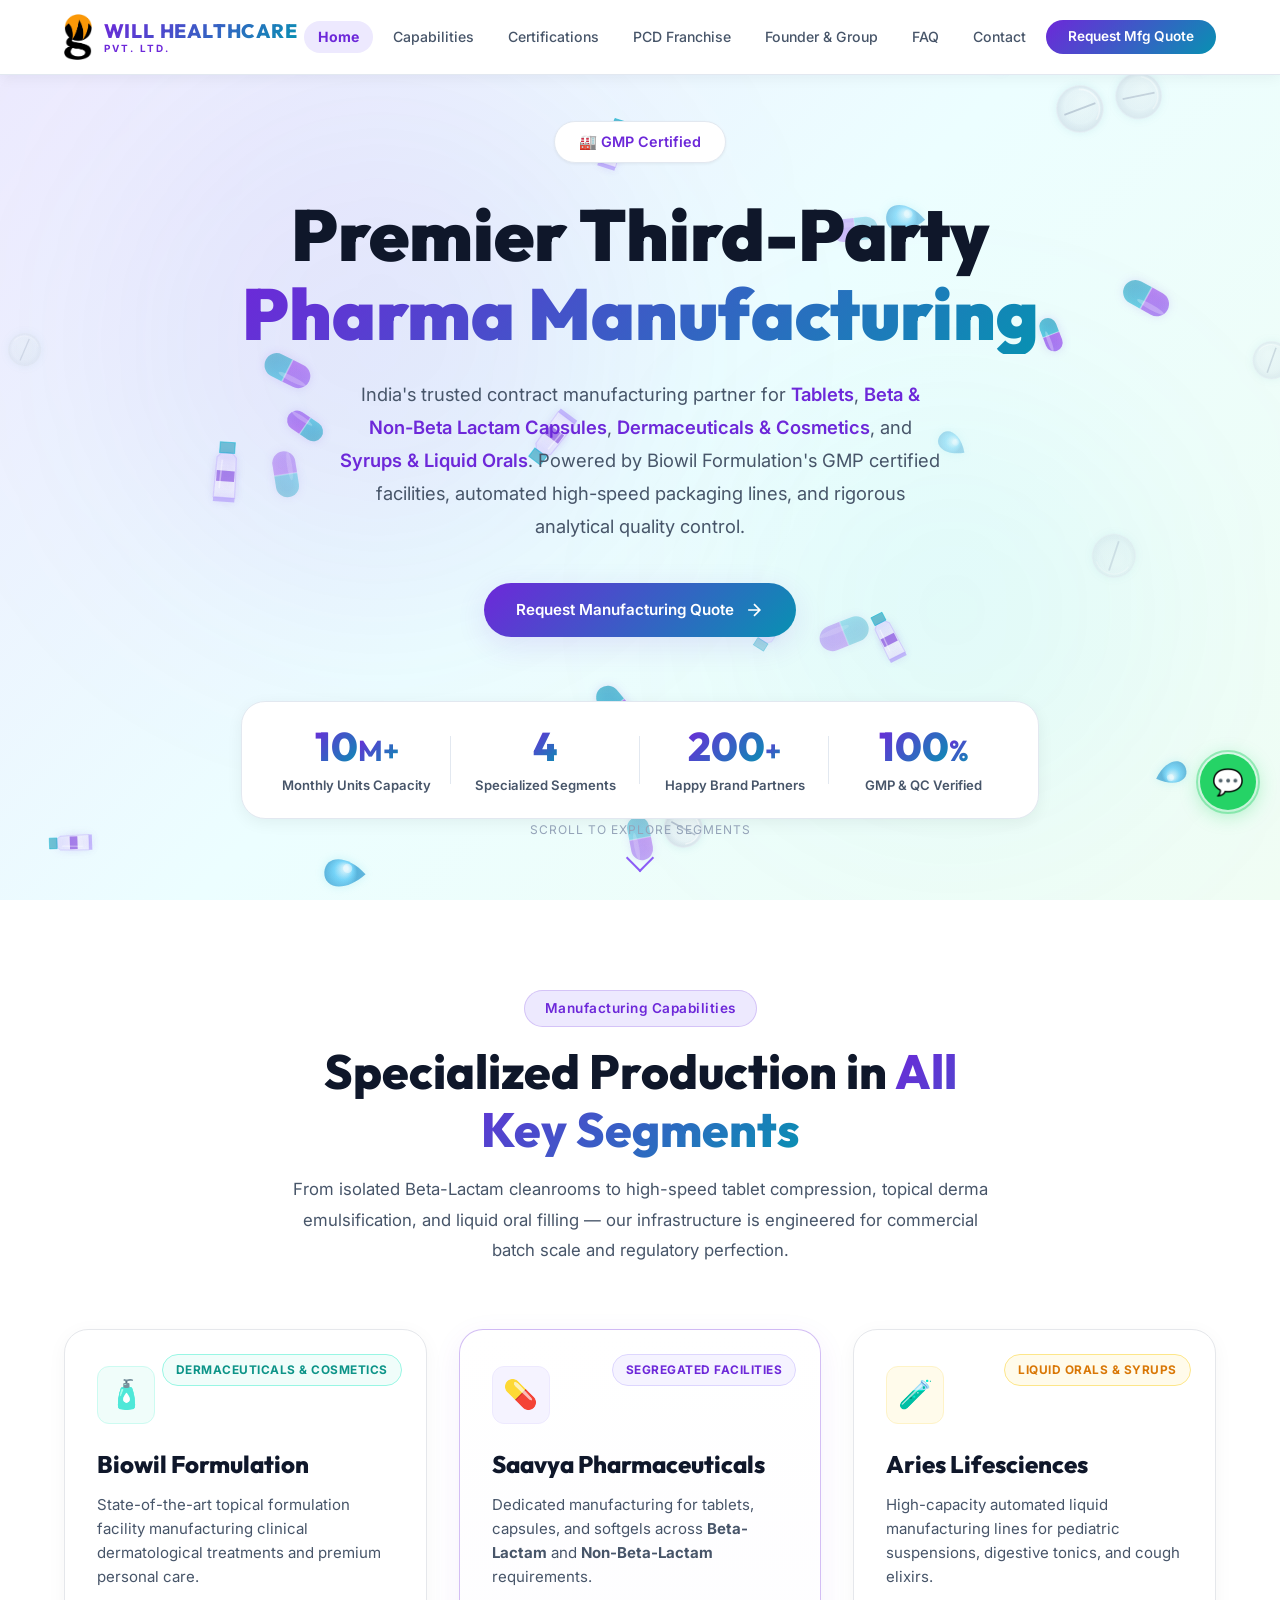
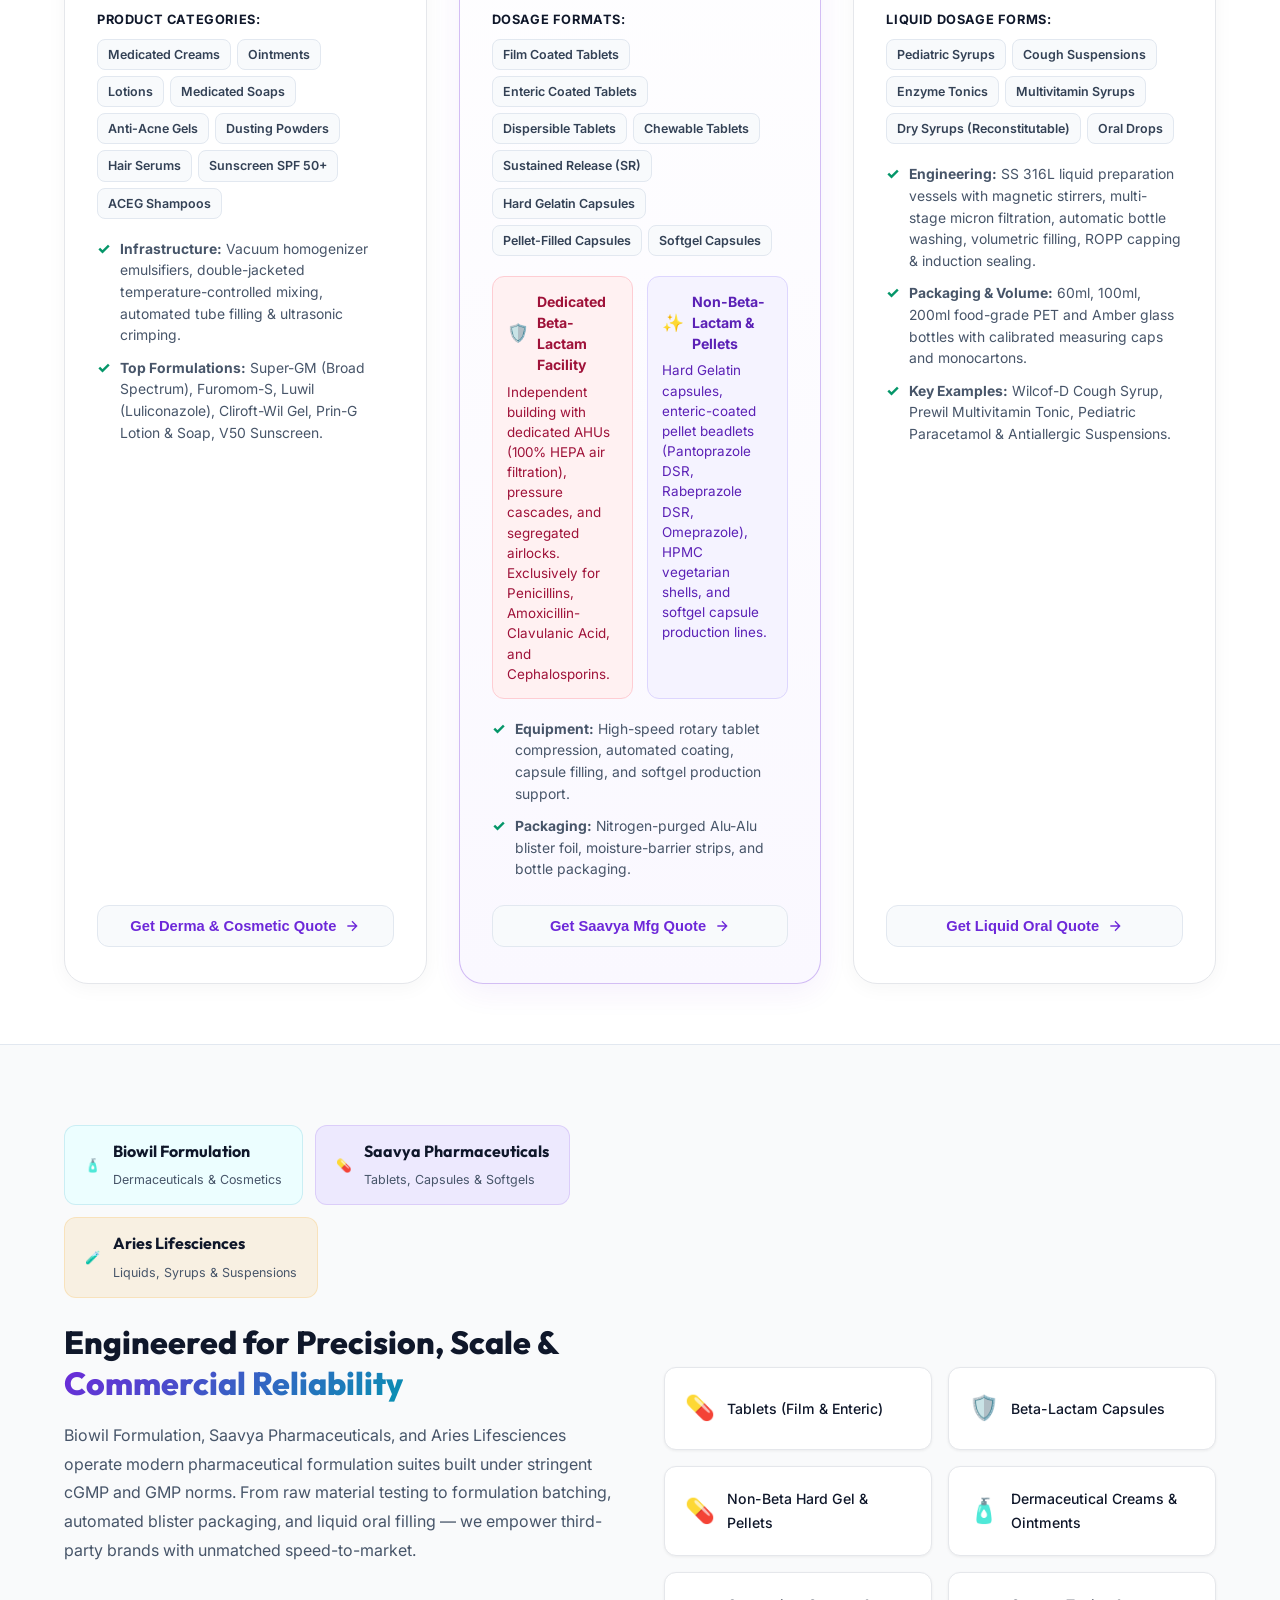
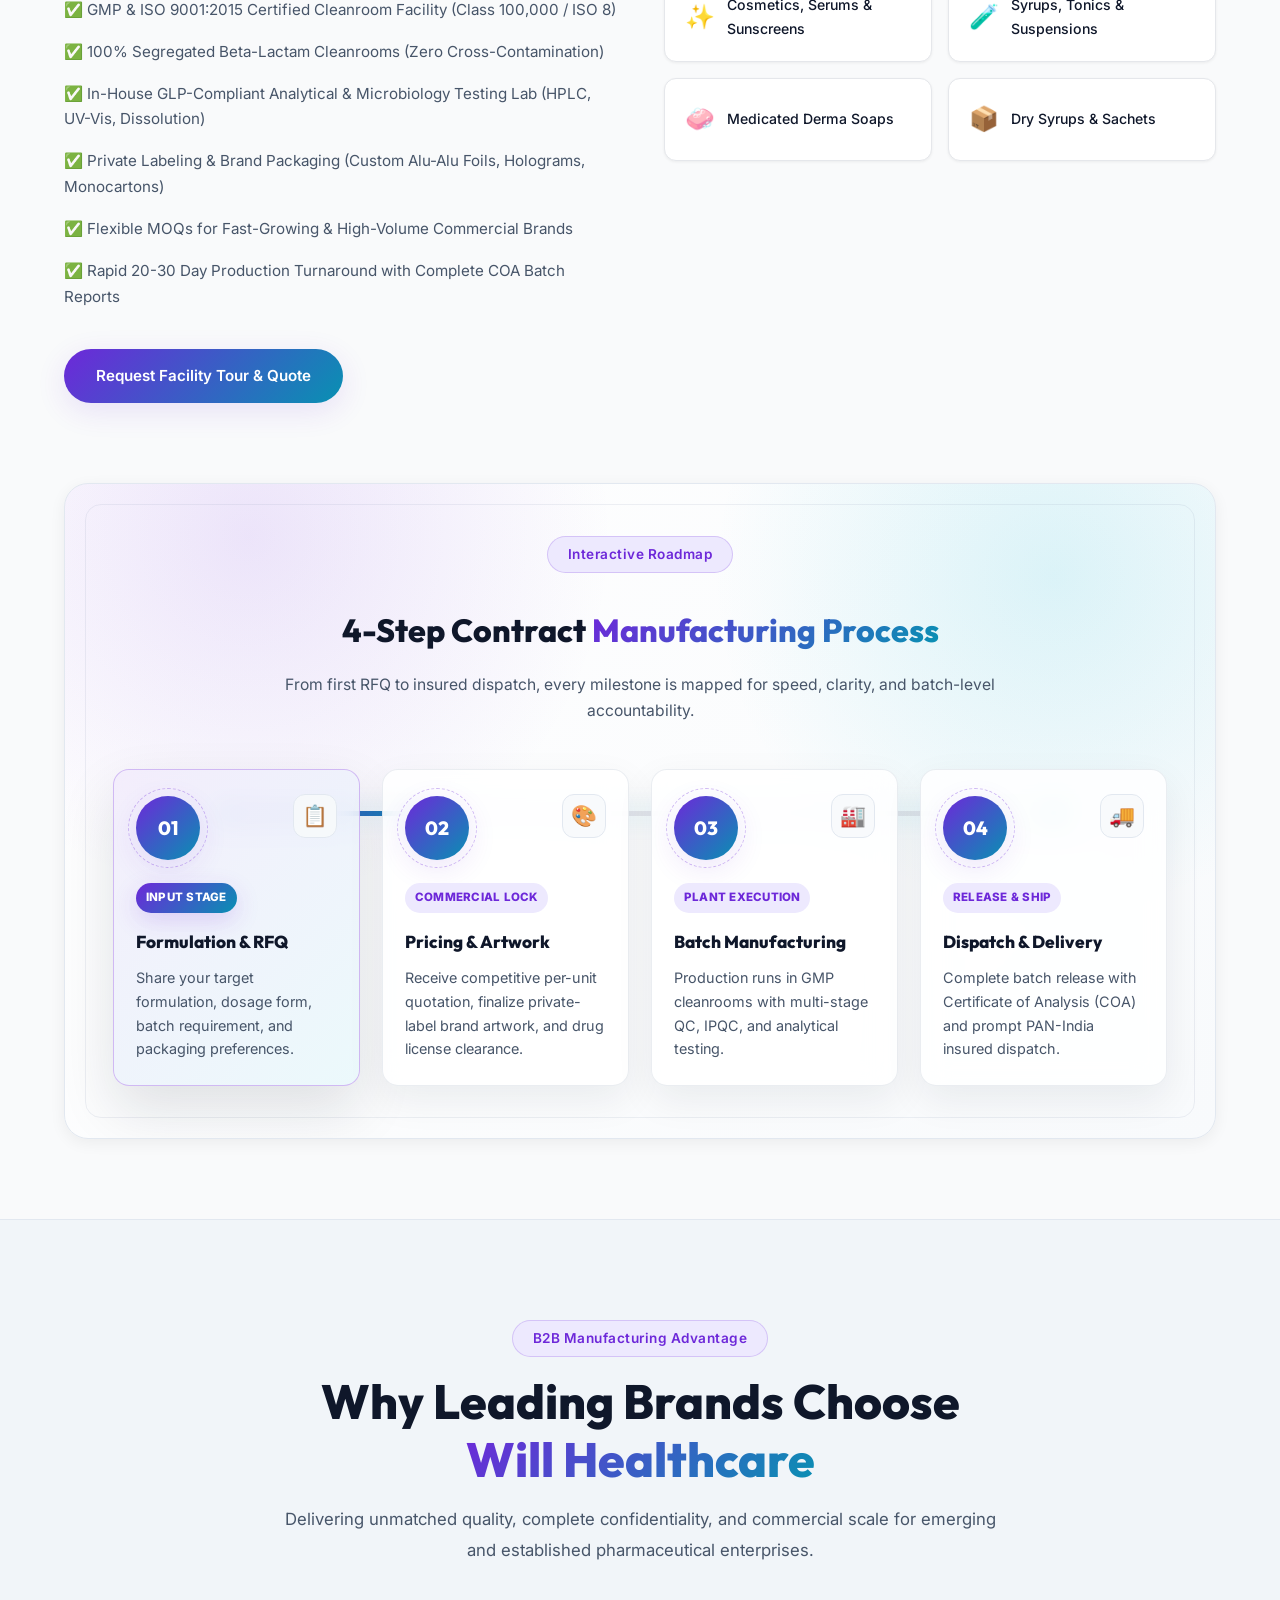
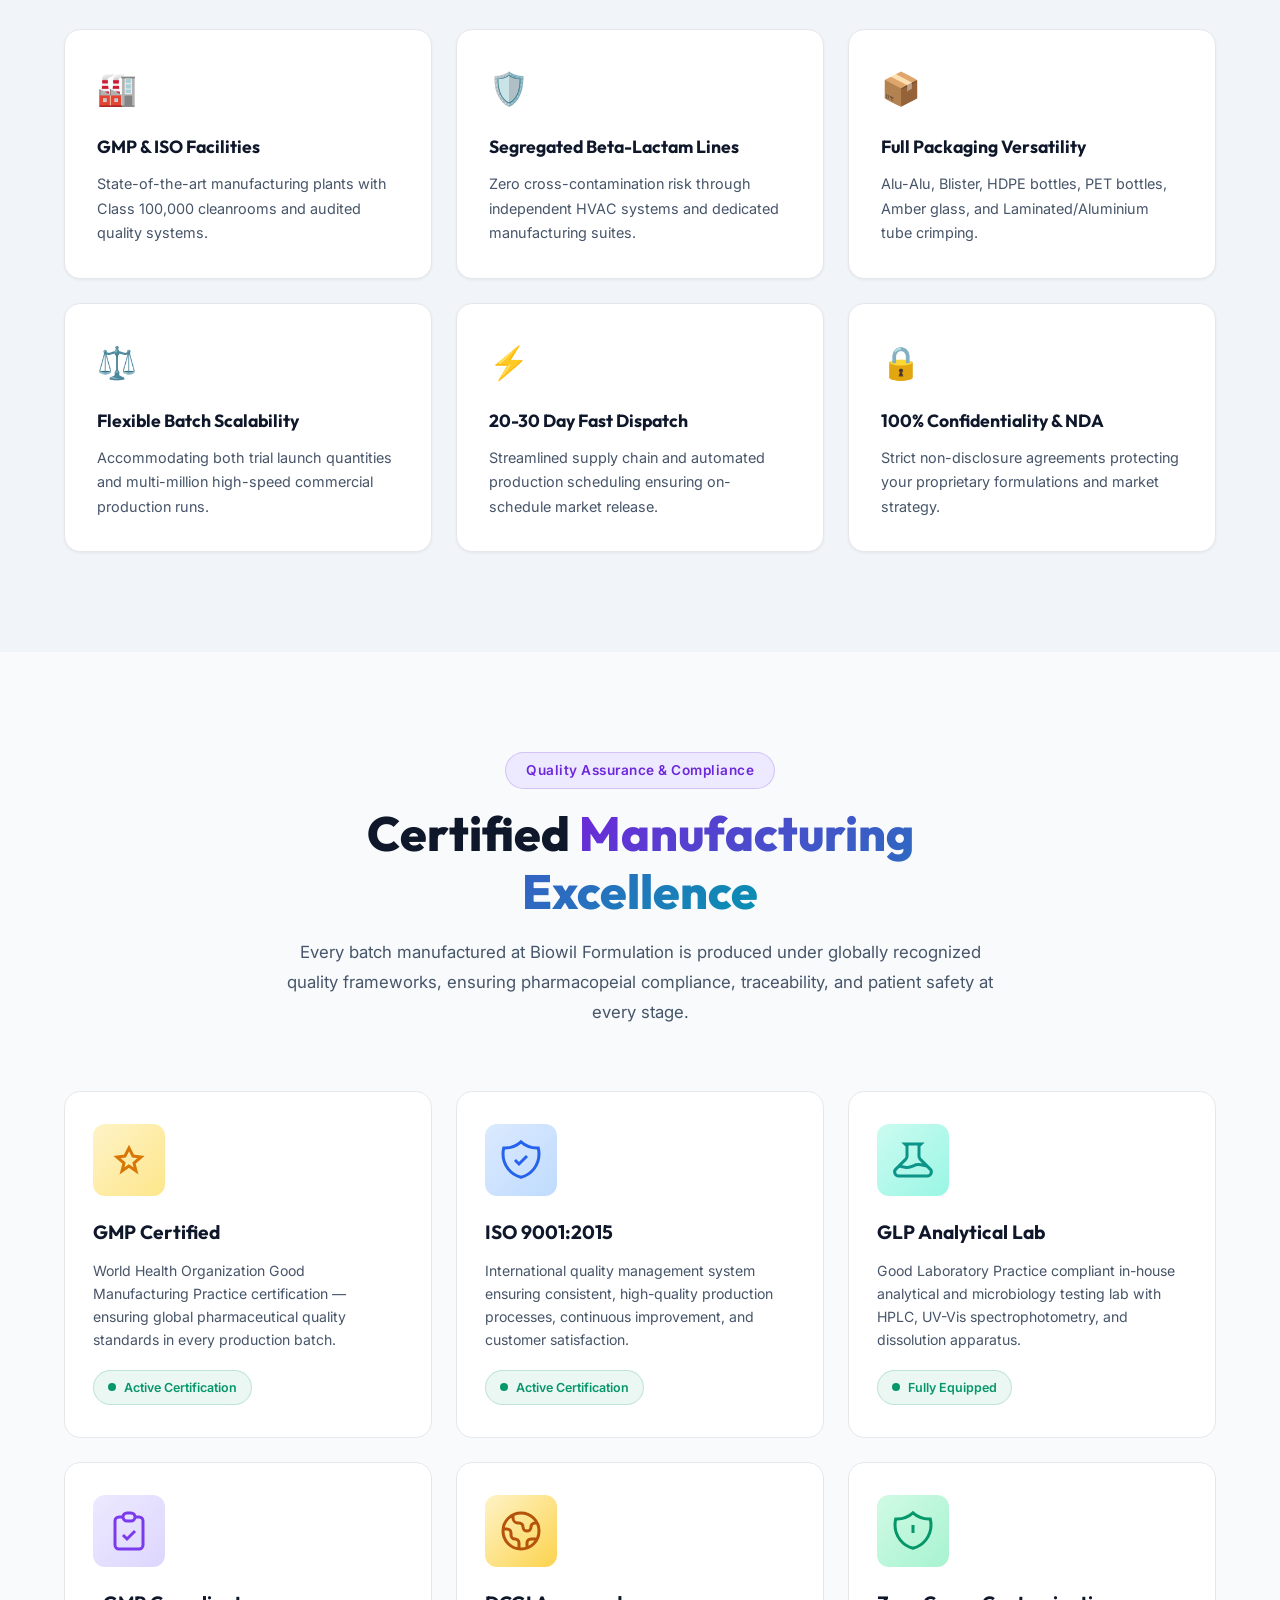
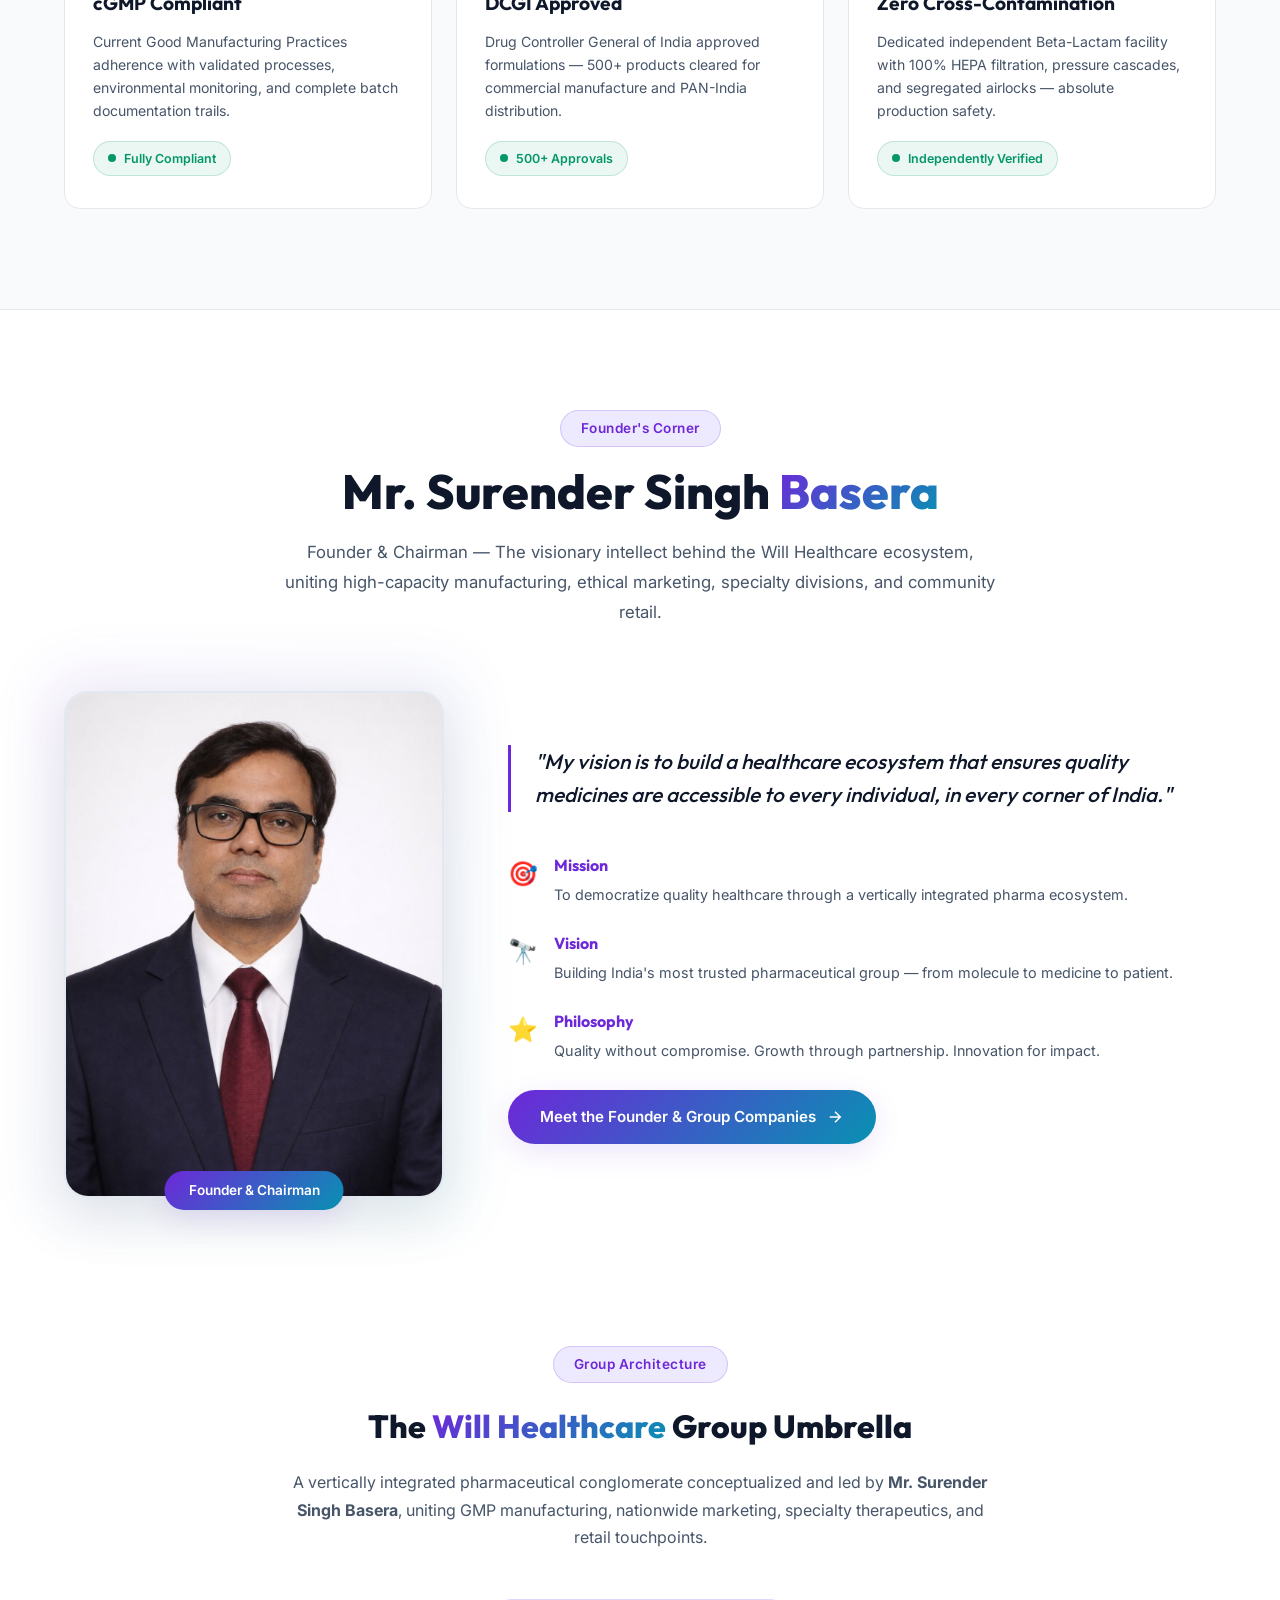
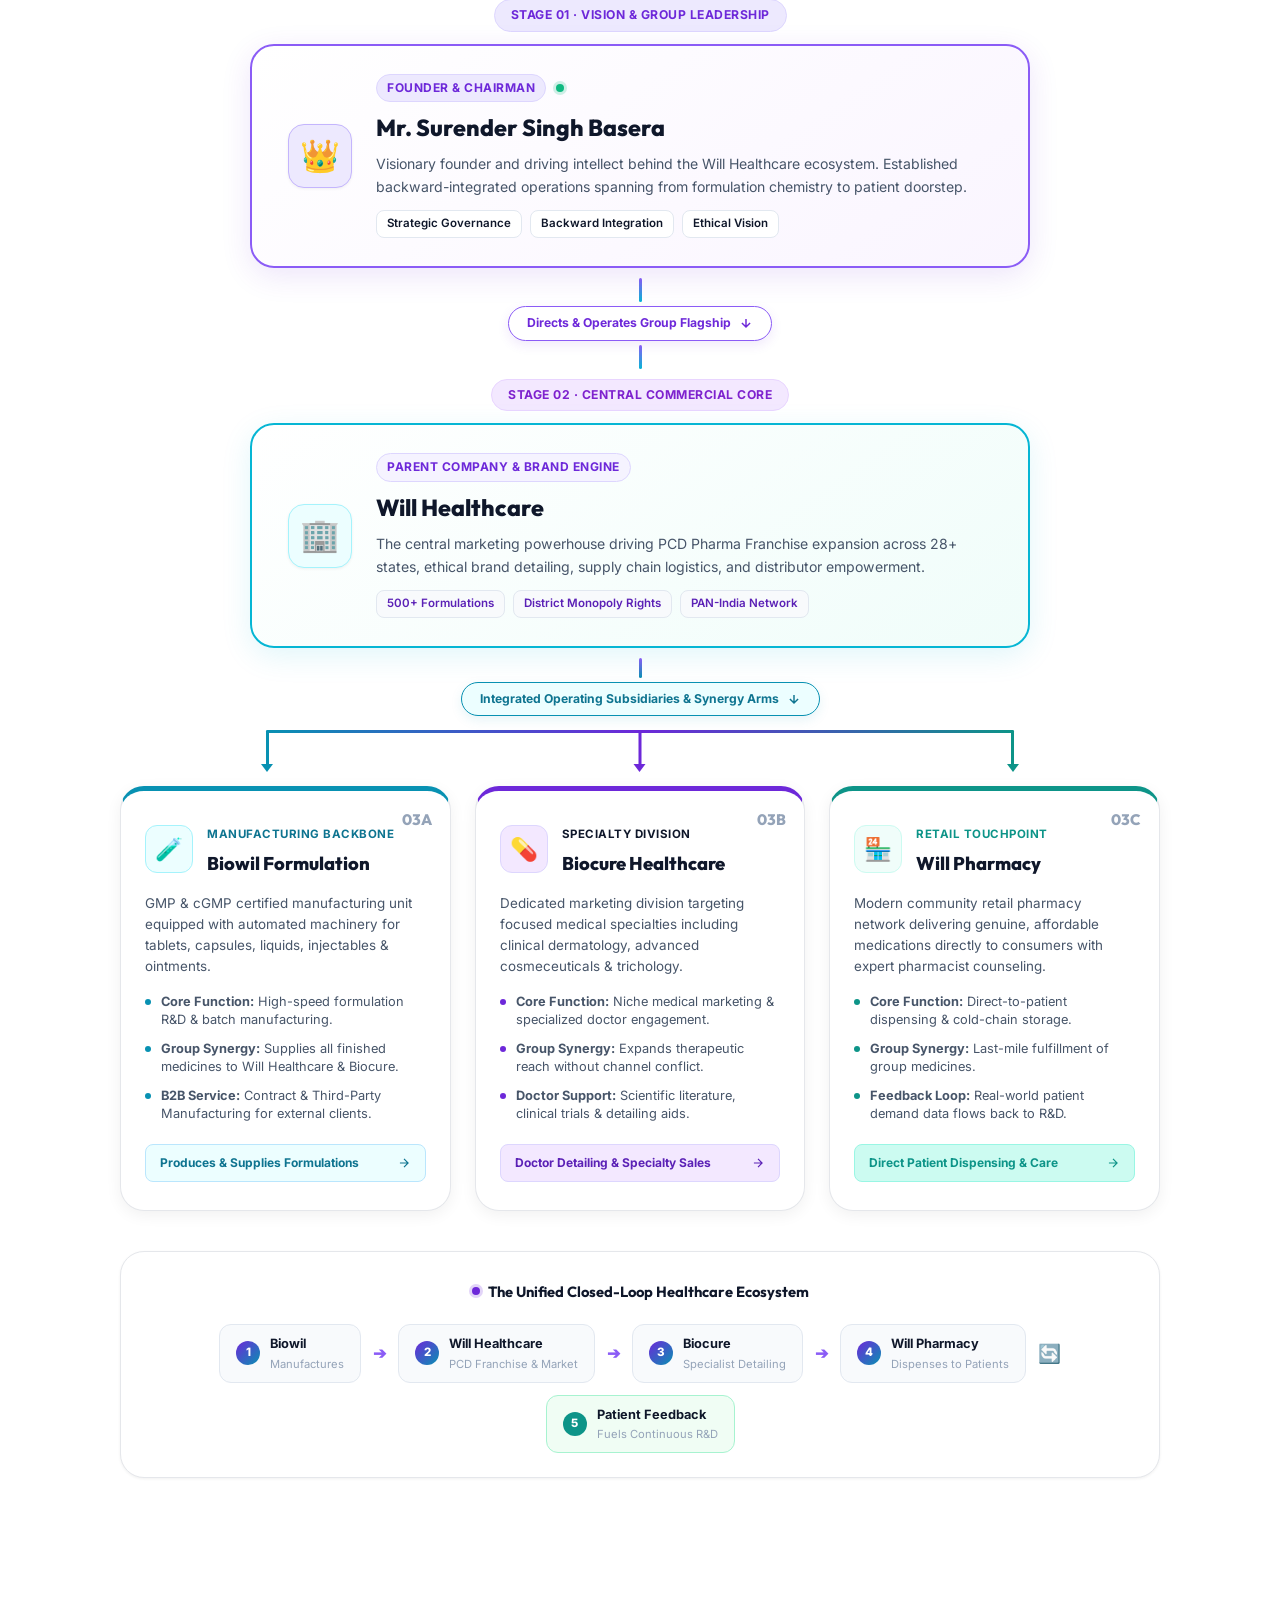
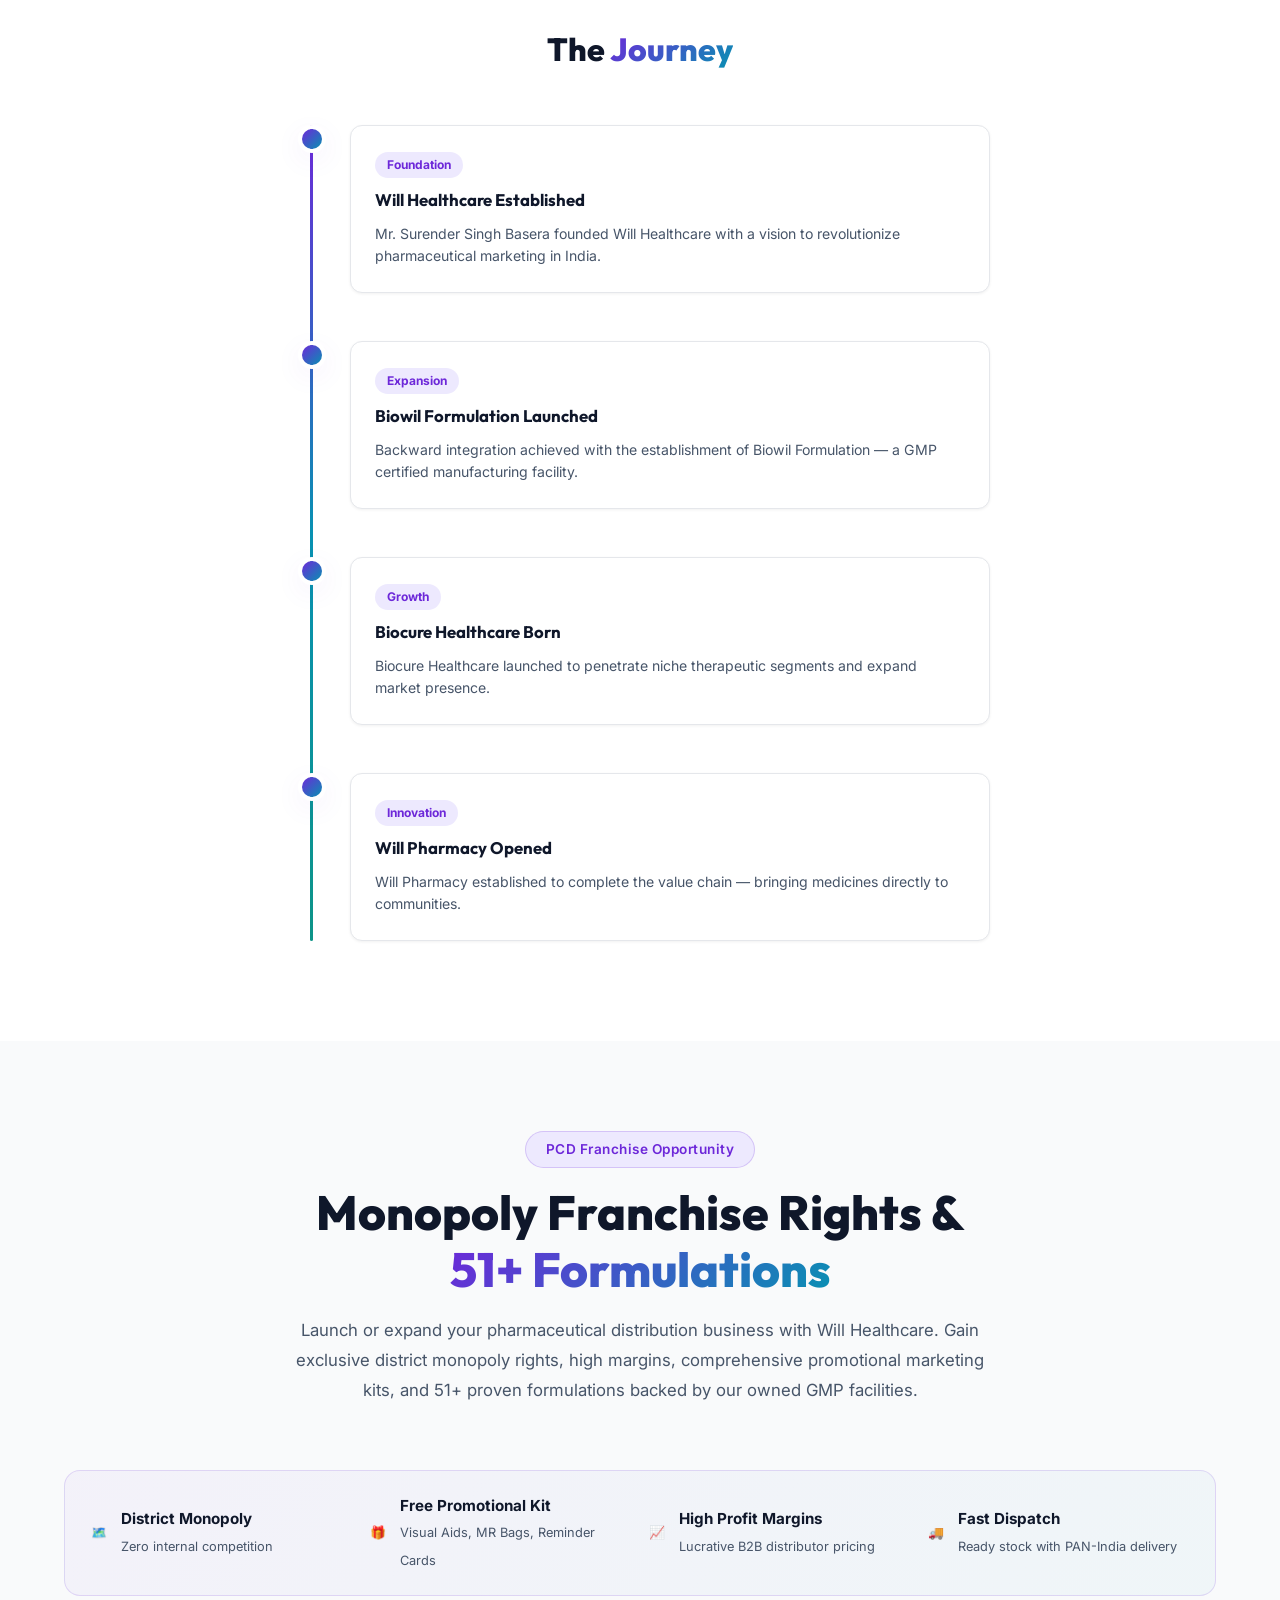
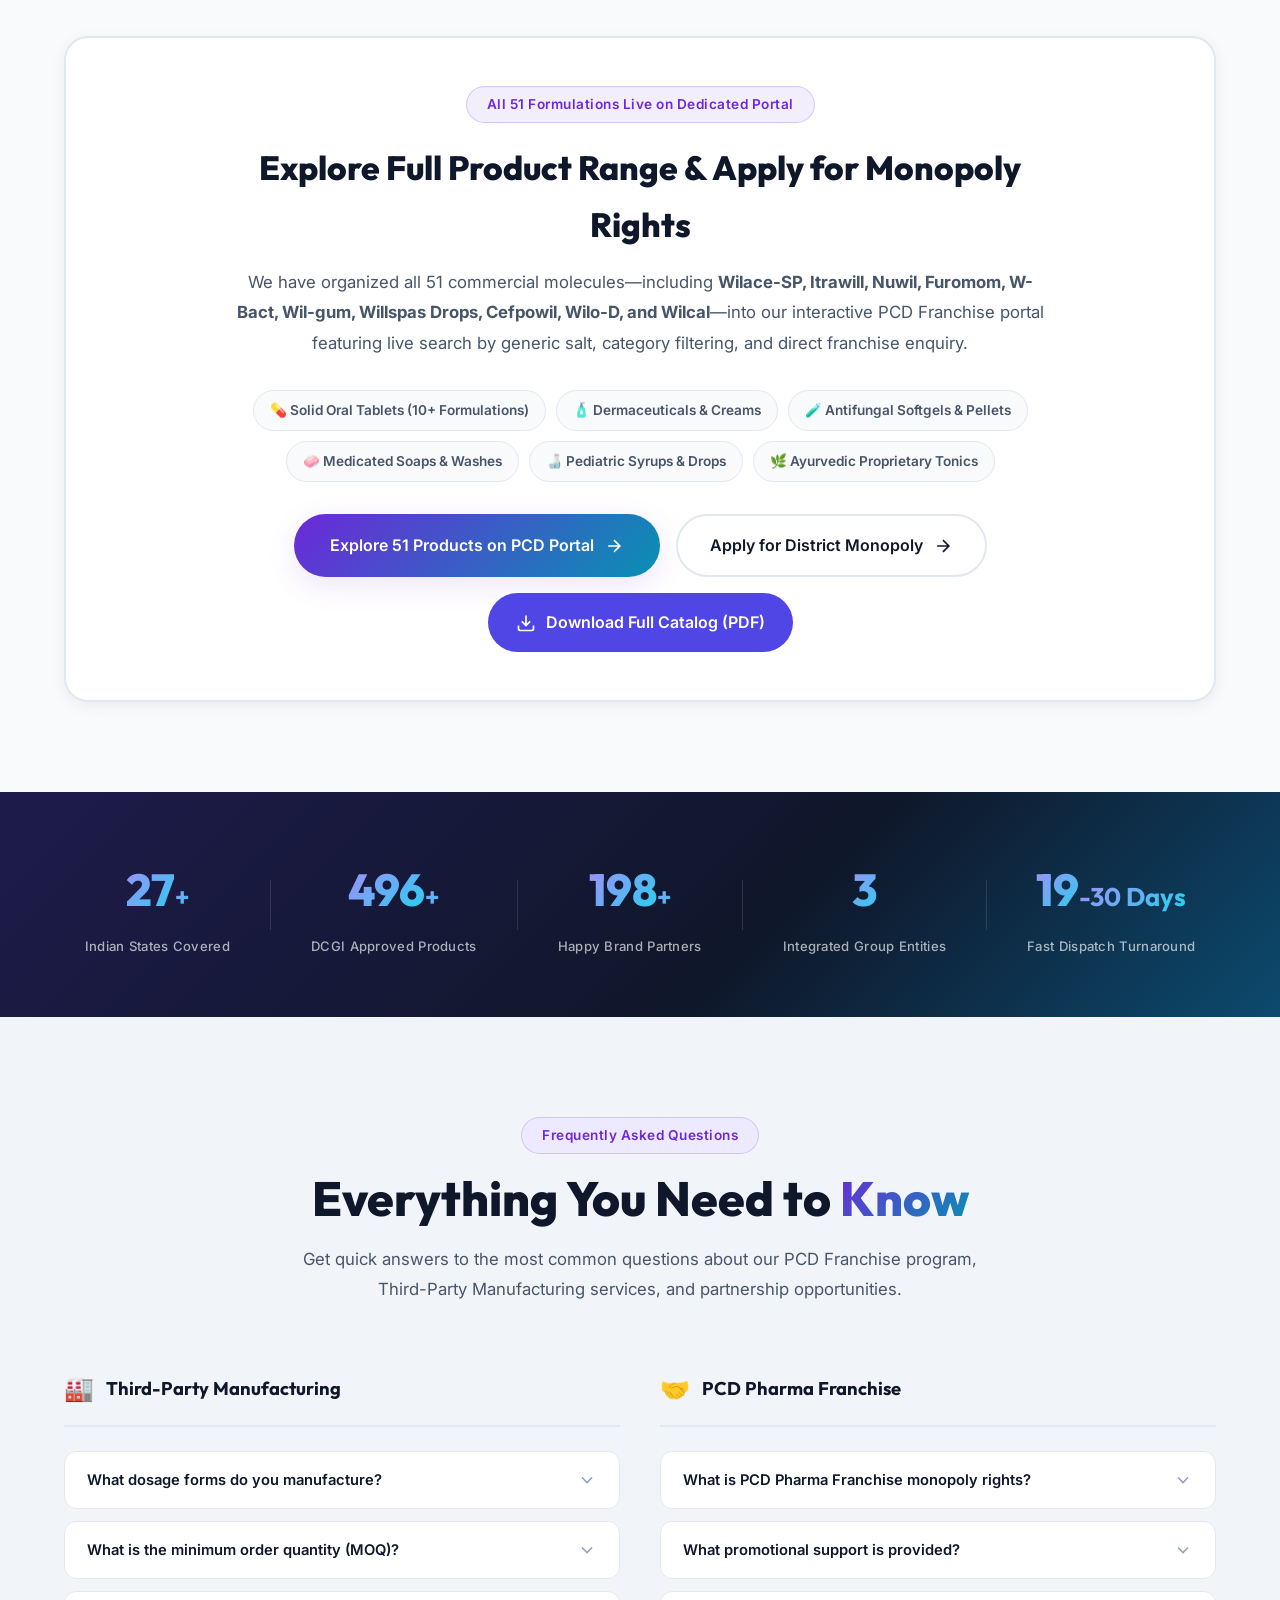
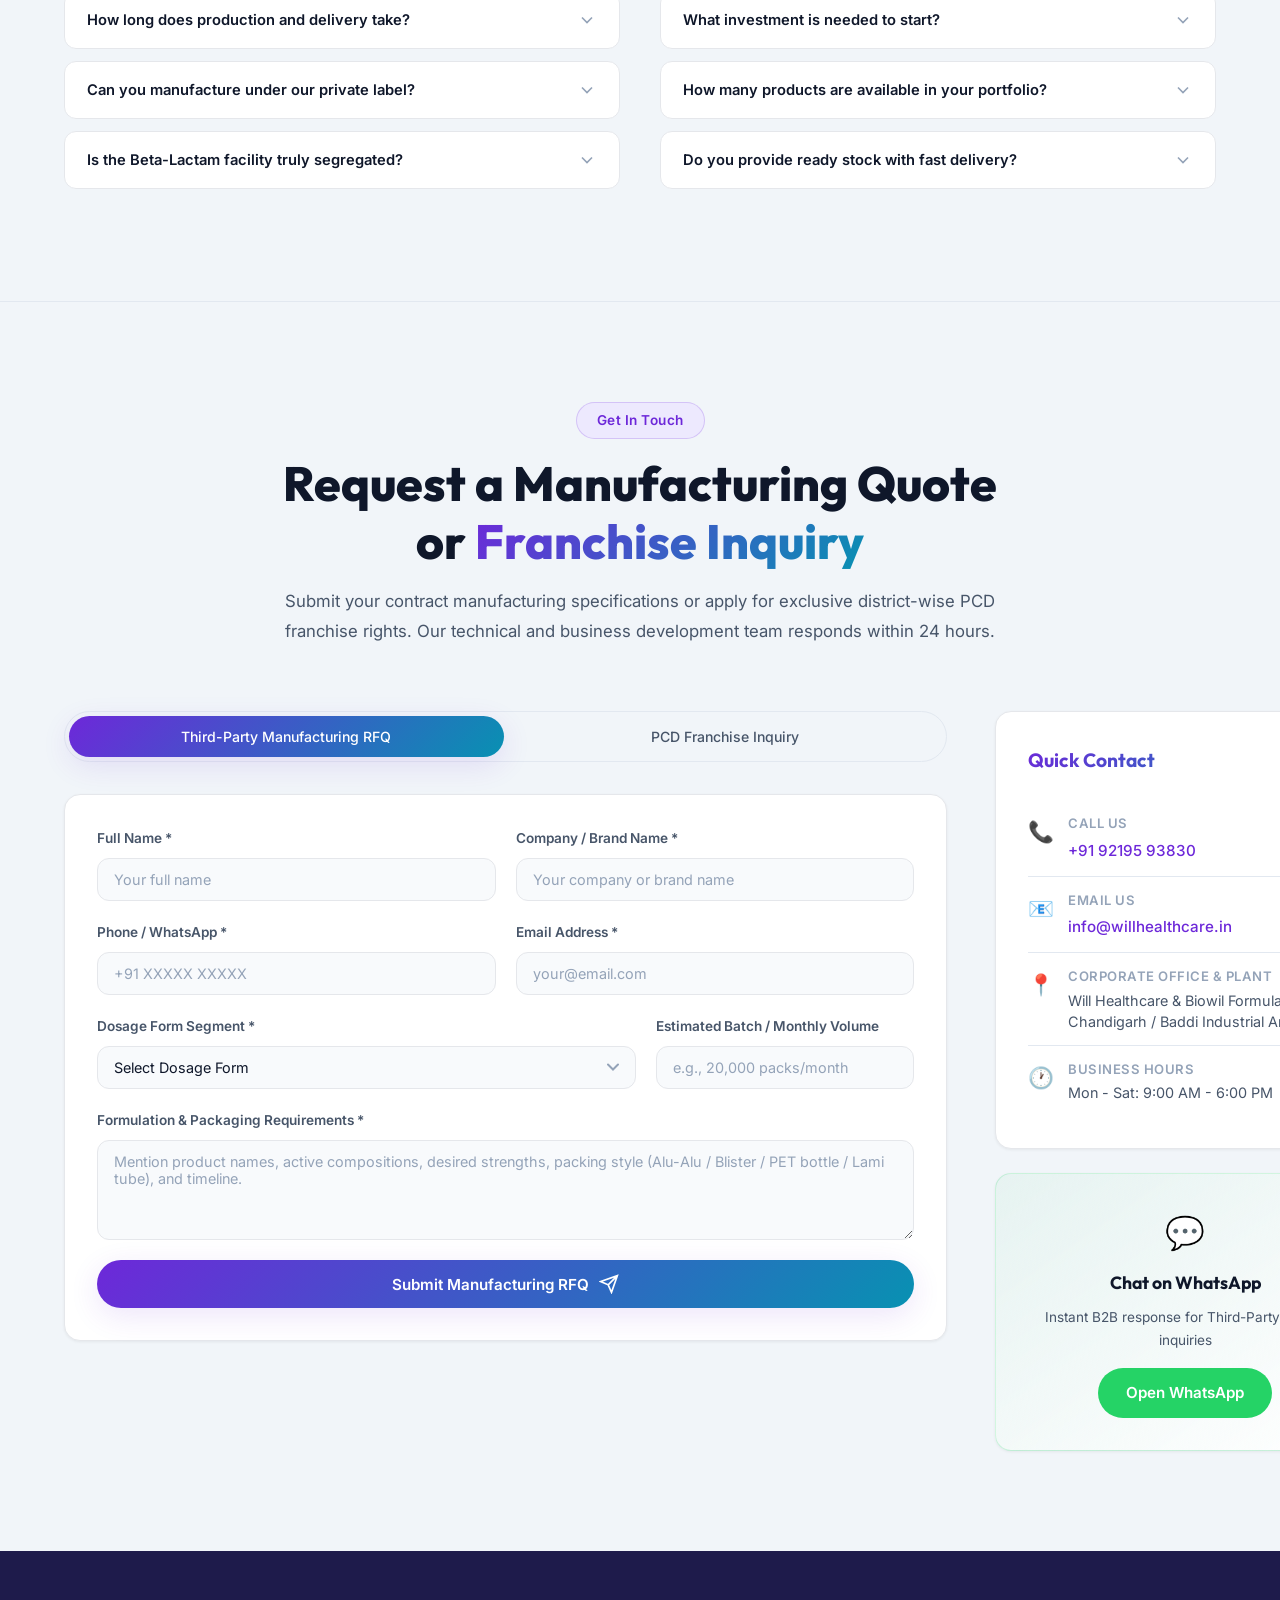
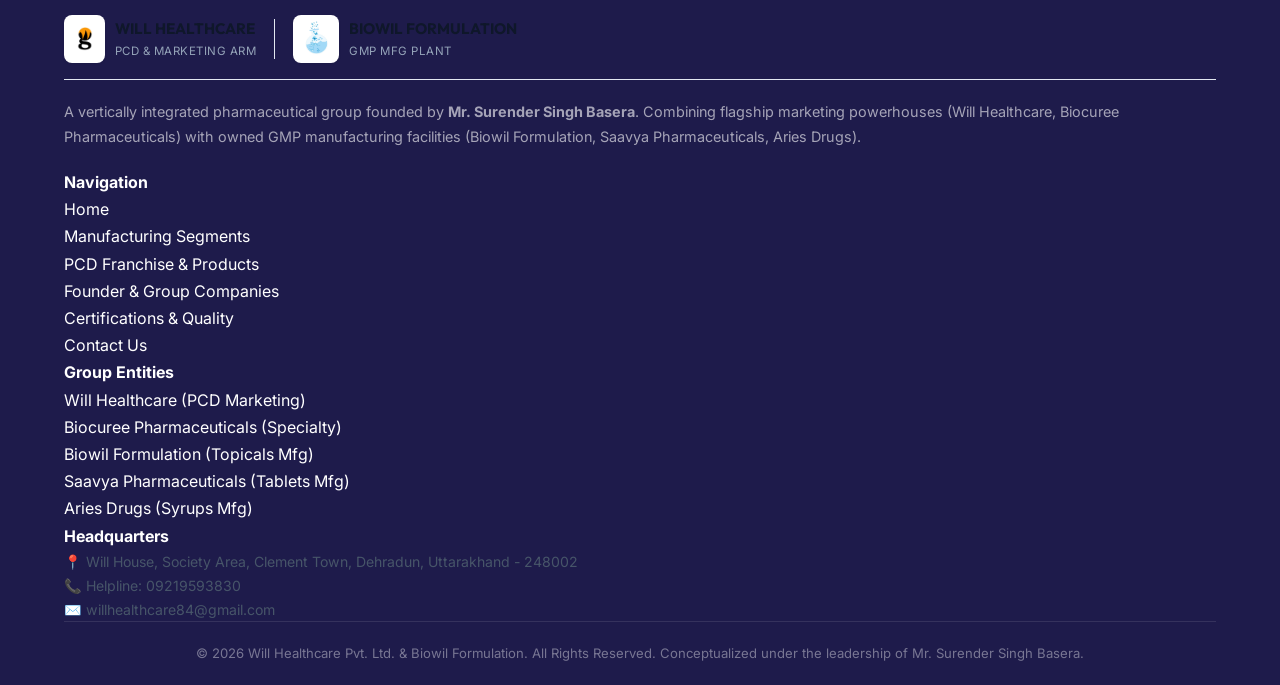
==== index.html @ 1a28e6b0 "optimize mobile layout and sticky contact bar" ====
<!DOCTYPE html>
<html lang="en">
<head>
    <meta charset="UTF-8">
    <meta name="viewport" content="width=device-width, initial-scale=1.0">
    <meta name="description" content="Will Healthcare & Biowil Formulation — Premier Third-Party Pharmaceutical & Contract Manufacturing across Tablets, Beta & Non-Beta Lactam Capsules, Dermaceuticals & Cosmetics, and Syrups. Founded by Mr. Surender Singh Basera.">
    <meta name="keywords" content="Will Healthcare, Third Party Pharmaceutical Manufacturing, Contract Manufacturing, Tablets, Beta Lactam Capsules, Non Beta Lactam Capsules, Dermaceuticals, Cosmetics, Syrups, PCD Franchise, Biowil Formulation, Surender Singh Basera">
    <title>Will Healthcare — Third-Party Pharmaceutical & Contract Manufacturing | Tablets, Capsules, Dermaceuticals & Syrups</title>
    
    <!-- Google Fonts -->
    <link rel="preconnect" href="https://fonts.googleapis.com">
    <link rel="preconnect" href="https://fonts.gstatic.com" crossorigin>
    <link href="https://fonts.googleapis.com/css2?family=Outfit:wght@300;400;500;600;700;800;900&family=Inter:wght@300;400;500;600;700&display=swap" rel="stylesheet">
    
    <!-- Stylesheets -->
    <link rel="stylesheet" href="style.css">
</head>
<body>

    <!-- ============ NAVBAR ============ -->
    <nav class="navbar" id="navbar">
        <div class="nav-container">
            <a href="index.html" class="nav-logo">
                <img src="will_logo_transparent.png" alt="Will Healthcare Pvt. Ltd. Logo" class="brand-logo-img">
                <div class="logo-text">
                    <span class="logo-main">WILL HEALTHCARE</span>
                    <span class="logo-sub">PVT. LTD.</span>
                </div>
            </a>
            <ul class="nav-links" id="navLinks">
                <li><a href="#home" class="nav-link active">Home</a></li>
                <li><a href="#mfg-segments" class="nav-link">Capabilities</a></li>
                <li><a href="#certifications" class="nav-link">Certifications</a></li>
                <li><a href="pcd-franchise.html" class="nav-link">PCD Franchise</a></li>
                <li><a href="founder.html" class="nav-link">Founder &amp; Group</a></li>
                <li><a href="#faq" class="nav-link">FAQ</a></li>
                <li><a href="#contact" class="nav-link">Contact</a></li>
            </ul>
            <a href="#contact" class="nav-cta" id="navQuoteBtn">Request Mfg Quote</a>
            <button class="nav-toggle" id="navToggle" aria-label="Toggle navigation">
                <span></span><span></span><span></span>
            </button>
        </div>
    </nav>

    <!-- ============ HERO SECTION (THIRD-PARTY MANUFACTURING FOCUS) ============ -->
    <section class="hero" id="home">
        <canvas class="hero-particles" id="heroParticles"></canvas>
        <div class="hero-glow hero-glow-1"></div>
        <div class="hero-glow hero-glow-2"></div>
        <div class="hero-content">
            <div class="hero-badge">🏭 GMP Certified</div>
            <h1 class="hero-title">
                <span class="hero-title-line">Premier Third-Party</span>
                <span class="hero-title-line gradient-text">Pharma Manufacturing</span>
            </h1>
            <p class="hero-subtitle">
                India's trusted contract manufacturing partner for <strong>Tablets</strong>, <strong>Beta &amp; Non-Beta Lactam Capsules</strong>, <strong>Dermaceuticals &amp; Cosmetics</strong>, and <strong>Syrups &amp; Liquid Orals</strong>. Powered by Biowil Formulation's GMP certified facilities, automated high-speed packaging lines, and rigorous analytical quality control.
            </p>
            <div class="hero-ctas">
                <a href="#contact" class="btn btn-primary" id="heroMfgCta">
                    <span>Request Manufacturing Quote</span>
                    <svg width="20" height="20" viewBox="0 0 24 24" fill="none" stroke="currentColor" stroke-width="2"><path d="M5 12h14M12 5l7 7-7 7"/></svg>
                </a>
            </div>
            <div class="hero-stats">
                <div class="hero-stat">
                    <span class="hero-stat-number" data-target="10">10</span><span class="hero-stat-plus">M+</span>
                    <span class="hero-stat-label">Monthly Units Capacity</span>
                </div>
                <div class="hero-stat">
                    <span class="hero-stat-number" data-target="4">4</span>
                    <span class="hero-stat-label">Specialized Segments</span>
                </div>
                <div class="hero-stat">
                    <span class="hero-stat-number" data-target="200">200</span><span class="hero-stat-plus">+</span>
                    <span class="hero-stat-label">Happy Brand Partners</span>
                </div>
                <div class="hero-stat">
                    <span class="hero-stat-number" data-target="100">100</span><span class="hero-stat-plus">%</span>
                    <span class="hero-stat-label">GMP &amp; QC Verified</span>
                </div>
            </div>
        </div>
        <div class="hero-scroll-indicator">
            <span>Scroll to explore segments</span>
            <div class="scroll-arrow"></div>
        </div>
    </section>

    <!-- ============ CORE THIRD-PARTY MANUFACTURING DOSAGE SEGMENTS ============ -->
    <section class="mfg-segments-section" id="mfg-segments">
        <div class="container">
            <div class="section-header">
                <span class="section-tag">Manufacturing Capabilities</span>
                <h2 class="section-title">Specialized Production in <span class="gradient-text">All Key Segments</span></h2>
                <p class="section-desc">From isolated Beta-Lactam cleanrooms to high-speed tablet compression, topical derma emulsification, and liquid oral filling — our infrastructure is engineered for commercial batch scale and regulatory perfection.</p>
            </div>

            <div class="segments-grid">
                <!-- SEGMENT 1: BIOWIL FORMULATION -->
                <div class="segment-card" data-dosage="Dermaceuticals & Cosmetics">
                    <div class="segment-card-badge badge-teal">Dermaceuticals &amp; Cosmetics</div>
                    <div class="segment-icon-wrap icon-teal">
                        <span class="seg-icon">🧴</span>
                    </div>
                    <h3 class="segment-title">Biowil Formulation</h3>
                    <p class="segment-lead">State-of-the-art topical formulation facility manufacturing clinical dermatological treatments and premium personal care.</p>
                    
                    <div class="segment-formats">
                        <strong>Product Categories:</strong>
                        <div class="format-chips">
                            <span class="chip">Medicated Creams</span>
                            <span class="chip">Ointments</span>
                            <span class="chip">Lotions</span>
                            <span class="chip">Medicated Soaps</span>
                            <span class="chip">Anti-Acne Gels</span>
                            <span class="chip">Dusting Powders</span>
                            <span class="chip">Hair Serums</span>
                            <span class="chip">Sunscreen SPF 50+</span>
                            <span class="chip">ACEG Shampoos</span>
                        </div>
                    </div>

                    <div class="segment-specs">
                        <div class="spec-item">
                            <span class="spec-check">✓</span>
                            <span><strong>Infrastructure:</strong> Vacuum homogenizer emulsifiers, double-jacketed temperature-controlled mixing, automated tube filling &amp; ultrasonic crimping.</span>
                        </div>
                        <div class="spec-item">
                            <span class="spec-check">✓</span>
                            <span><strong>Top Formulations:</strong> Super-GM (Broad Spectrum), Furomom-S, Luwil (Luliconazole), Cliroft-Wil Gel, Prin-G Lotion &amp; Soap, V50 Sunscreen.</span>
                        </div>
                    </div>

                    <button type="button" class="btn-segment-quote" data-target-dosage="Dermaceuticals & Cosmetics">
                        <span>Get Derma &amp; Cosmetic Quote</span>
                        <svg width="16" height="16" viewBox="0 0 24 24" fill="none" stroke="currentColor" stroke-width="2"><path d="M5 12h14M12 5l7 7-7 7"/></svg>
                    </button>
                </div>

                <!-- SEGMENT 2: SAAVYA PHARMACEUTICALS -->
                <div class="segment-card segment-card-featured" data-dosage="Tablets, Capsules & Softgels">
                    <div class="segment-card-badge badge-purple">Segregated Facilities</div>
                    <div class="segment-icon-wrap icon-purple">
                        <span class="seg-icon">💊</span>
                    </div>
                    <h3 class="segment-title">Saavya Pharmaceuticals</h3>
                    <p class="segment-lead">Dedicated manufacturing for tablets, capsules, and softgels across <strong>Beta-Lactam</strong> and <strong>Non-Beta-Lactam</strong> requirements.</p>

                    <div class="segment-formats">
                        <strong>Dosage Formats:</strong>
                        <div class="format-chips">
                            <span class="chip">Film Coated Tablets</span>
                            <span class="chip">Enteric Coated Tablets</span>
                            <span class="chip">Dispersible Tablets</span>
                            <span class="chip">Chewable Tablets</span>
                            <span class="chip">Sustained Release (SR)</span>
                            <span class="chip">Hard Gelatin Capsules</span>
                            <span class="chip">Pellet-Filled Capsules</span>
                            <span class="chip">Softgel Capsules</span>
                        </div>
                    </div>

                    <div class="segment-dual-blocks">
                        <div class="dual-block block-beta">
                            <div class="dual-block-head">
                                <span class="dual-icon">🛡️</span>
                                <h4>Dedicated Beta-Lactam Facility</h4>
                            </div>
                            <p>Independent building with dedicated AHUs (100% HEPA air filtration), pressure cascades, and segregated airlocks. Exclusively for Penicillins, Amoxicillin-Clavulanic Acid, and Cephalosporins.</p>
                        </div>
                        <div class="dual-block block-nonbeta">
                            <div class="dual-block-head">
                                <span class="dual-icon">✨</span>
                                <h4>Non-Beta-Lactam &amp; Pellets</h4>
                            </div>
                            <p>Hard Gelatin capsules, enteric-coated pellet beadlets (Pantoprazole DSR, Rabeprazole DSR, Omeprazole), HPMC vegetarian shells, and softgel capsule production lines.</p>
                        </div>
                    </div>

                    <div class="segment-specs">
                        <div class="spec-item">
                            <span class="spec-check">✓</span>
                            <span><strong>Equipment:</strong> High-speed rotary tablet compression, automated coating, capsule filling, and softgel production support.</span>
                        </div>
                        <div class="spec-item">
                            <span class="spec-check">✓</span>
                            <span><strong>Packaging:</strong> Nitrogen-purged Alu-Alu blister foil, moisture-barrier strips, and bottle packaging.</span>
                        </div>
                    </div>

                    <button type="button" class="btn-segment-quote" data-target-dosage="Tablets, Capsules & Softgels (Beta & Non-Beta)">
                        <span>Get Saavya Mfg Quote</span>
                        <svg width="16" height="16" viewBox="0 0 24 24" fill="none" stroke="currentColor" stroke-width="2"><path d="M5 12h14M12 5l7 7-7 7"/></svg>
                    </button>
                </div>

                <!-- SEGMENT 3: ARIES LIFESCIENCES -->
                <div class="segment-card" data-dosage="Liquid Orals & Syrups">
                    <div class="segment-card-badge badge-amber">Liquid Orals &amp; Syrups</div>
                    <div class="segment-icon-wrap icon-amber">
                        <span class="seg-icon">🧪</span>
                    </div>
                    <h3 class="segment-title">Aries Lifesciences</h3>
                    <p class="segment-lead">High-capacity automated liquid manufacturing lines for pediatric suspensions, digestive tonics, and cough elixirs.</p>

                    <div class="segment-formats">
                        <strong>Liquid Dosage Forms:</strong>
                        <div class="format-chips">
                            <span class="chip">Pediatric Syrups</span>
                            <span class="chip">Cough Suspensions</span>
                            <span class="chip">Enzyme Tonics</span>
                            <span class="chip">Multivitamin Syrups</span>
                            <span class="chip">Dry Syrups (Reconstitutable)</span>
                            <span class="chip">Oral Drops</span>
                        </div>
                    </div>

                    <div class="segment-specs">
                        <div class="spec-item">
                            <span class="spec-check">✓</span>
                            <span><strong>Engineering:</strong> SS 316L liquid preparation vessels with magnetic stirrers, multi-stage micron filtration, automatic bottle washing, volumetric filling, ROPP capping &amp; induction sealing.</span>
                        </div>
                        <div class="spec-item">
                            <span class="spec-check">✓</span>
                            <span><strong>Packaging &amp; Volume:</strong> 60ml, 100ml, 200ml food-grade PET and Amber glass bottles with calibrated measuring caps and monocartons.</span>
                        </div>
                        <div class="spec-item">
                            <span class="spec-check">✓</span>
                            <span><strong>Key Examples:</strong> Wilcof-D Cough Syrup, Prewil Multivitamin Tonic, Pediatric Paracetamol &amp; Antiallergic Suspensions.</span>
                        </div>
                    </div>

                    <button type="button" class="btn-segment-quote" data-target-dosage="Liquid Orals & Syrups">
                        <span>Get Liquid Oral Quote</span>
                        <svg width="16" height="16" viewBox="0 0 24 24" fill="none" stroke="currentColor" stroke-width="2"><path d="M5 12h14M12 5l7 7-7 7"/></svg>
                    </button>
                </div>
            </div>
        </div>
    </section>

    <!-- ============ MANUFACTURING INFRASTRUCTURE & FACILITY (BIOWIL FORMULATION) ============ -->
    <section class="mfg-infra-section">
        <div class="container">
            <div class="mfg-hero">
                <div class="mfg-hero-content">
                    <div class="mfg-plant-badges">
                        <div class="mfg-biowil-badge">
                            <span class="mfg-biowil-icon">🧴</span>
                            <div>
                                <strong>Biowil Formulation</strong>
                                <span>Dermaceuticals &amp; Cosmetics</span>
                            </div>
                        </div>
                        <div class="mfg-biowil-badge badge-solid-orals">
                            <span class="mfg-biowil-icon">💊</span>
                            <div>
                                <strong>Saavya Pharmaceuticals</strong>
                                <span>Tablets, Capsules &amp; Softgels</span>
                            </div>
                        </div>
                        <div class="mfg-biowil-badge badge-liquid-orals">
                            <span class="mfg-biowil-icon">🧪</span>
                            <div>
                                <strong>Aries Lifesciences</strong>
                                <span>Liquids, Syrups &amp; Suspensions</span>
                            </div>
                        </div>
                    </div>
                    <h3>Engineered for Precision, Scale &amp; <span class="gradient-text">Commercial Reliability</span></h3>
                    <p>Biowil Formulation, Saavya Pharmaceuticals, and Aries Lifesciences operate modern pharmaceutical formulation suites built under stringent cGMP and GMP norms. From raw material testing to formulation batching, automated blister packaging, and liquid oral filling — we empower third-party brands with unmatched speed-to-market.</p>
                    <ul class="mfg-checklist">
                        <li>✅ GMP &amp; ISO 9001:2015 Certified Cleanroom Facility (Class 100,000 / ISO 8)</li>
                        <li>✅ 100% Segregated Beta-Lactam Cleanrooms (Zero Cross-Contamination)</li>
                        <li>✅ In-House GLP-Compliant Analytical &amp; Microbiology Testing Lab (HPLC, UV-Vis, Dissolution)</li>
                        <li>✅ Private Labeling &amp; Brand Packaging (Custom Alu-Alu Foils, Holograms, Monocartons)</li>
                        <li>✅ Flexible MOQs for Fast-Growing &amp; High-Volume Commercial Brands</li>
                        <li>✅ Rapid 20-30 Day Production Turnaround with Complete COA Batch Reports</li>
                    </ul>
                    <a href="#contact" class="btn btn-primary">Request Facility Tour &amp; Quote</a>
                </div>
                <div class="mfg-hero-visual">
                    <div class="mfg-dosage-grid">
                        <div class="mfg-dosage-card">
                            <span class="mfg-dosage-icon">💊</span>
                            <span>Tablets (Film &amp; Enteric)</span>
                        </div>
                        <div class="mfg-dosage-card">
                            <span class="mfg-dosage-icon">🛡️</span>
                            <span>Beta-Lactam Capsules</span>
                        </div>
                        <div class="mfg-dosage-card">
                            <span class="mfg-dosage-icon">💊</span>
                            <span>Non-Beta Hard Gel &amp; Pellets</span>
                        </div>
                        <div class="mfg-dosage-card">
                            <span class="mfg-dosage-icon">🧴</span>
                            <span>Dermaceutical Creams &amp; Ointments</span>
                        </div>
                        <div class="mfg-dosage-card">
                            <span class="mfg-dosage-icon">✨</span>
                            <span>Cosmetics, Serums &amp; Sunscreens</span>
                        </div>
                        <div class="mfg-dosage-card">
                            <span class="mfg-dosage-icon">🧪</span>
                            <span>Syrups, Tonics &amp; Suspensions</span>
                        </div>
                        <div class="mfg-dosage-card">
                            <span class="mfg-dosage-icon">🧼</span>
                            <span>Medicated Derma Soaps</span>
                        </div>
                        <div class="mfg-dosage-card">
                            <span class="mfg-dosage-icon">📦</span>
                            <span>Dry Syrups &amp; Sachets</span>
                        </div>
                    </div>
                </div>
            </div>

            <!-- Contract Manufacturing Process Roadmap -->
            <div class="mfg-process">
                <div class="process-header">
                    <span class="section-tag">Interactive Roadmap</span>
                    <h3 class="umbrella-title">4-Step Contract <span class="gradient-text">Manufacturing Process</span></h3>
                    <p>From first RFQ to insured dispatch, every milestone is mapped for speed, clarity, and batch-level accountability.</p>
                </div>
                <div class="process-roadmap" aria-label="Contract manufacturing roadmap">
                    <div class="process-route" aria-hidden="true"></div>
                    <article class="process-step" tabindex="0">
                        <div class="process-step-number">01</div>
                        <div class="process-step-icon">📋</div>
                        <span class="process-step-meta">Input Stage</span>
                        <div class="process-step-content">
                            <h4>Formulation &amp; RFQ</h4>
                            <p>Share your target formulation, dosage form, batch requirement, and packaging preferences.</p>
                        </div>
                    </article>
                    <article class="process-step" tabindex="0">
                        <div class="process-step-number">02</div>
                        <div class="process-step-icon">🎨</div>
                        <span class="process-step-meta">Commercial Lock</span>
                        <div class="process-step-content">
                            <h4>Pricing &amp; Artwork</h4>
                            <p>Receive competitive per-unit quotation, finalize private-label brand artwork, and drug license clearance.</p>
                        </div>
                    </article>
                    <article class="process-step" tabindex="0">
                        <div class="process-step-number">03</div>
                        <div class="process-step-icon">🏭</div>
                        <span class="process-step-meta">Plant Execution</span>
                        <div class="process-step-content">
                            <h4>Batch Manufacturing</h4>
                            <p>Production runs in GMP cleanrooms with multi-stage QC, IPQC, and analytical testing.</p>
                        </div>
                    </article>
                    <article class="process-step" tabindex="0">
                        <div class="process-step-number">04</div>
                        <div class="process-step-icon">🚚</div>
                        <span class="process-step-meta">Release &amp; Ship</span>
                        <div class="process-step-content">
                            <h4>Dispatch &amp; Delivery</h4>
                            <p>Complete batch release with Certificate of Analysis (COA) and prompt PAN-India insured dispatch.</p>
                        </div>
                    </article>
                </div>
            </div>
        </div>
    </section>

    <!-- ============ WHY CHOOSE US FOR CONTRACT MANUFACTURING ============ -->
    <section class="why-us">
        <div class="container">
            <div class="section-header">
                <span class="section-tag">B2B Manufacturing Advantage</span>
                <h2 class="section-title">Why Leading Brands Choose <span class="gradient-text">Will Healthcare</span></h2>
                <p class="section-desc">Delivering unmatched quality, complete confidentiality, and commercial scale for emerging and established pharmaceutical enterprises.</p>
            </div>
            <div class="why-grid">
                <div class="why-card">
                    <div class="why-icon">🏭</div>
                    <h3>GMP &amp; ISO Facilities</h3>
                    <p>State-of-the-art manufacturing plants with Class 100,000 cleanrooms and audited quality systems.</p>
                </div>
                <div class="why-card">
                    <div class="why-icon">🛡️</div>
                    <h3>Segregated Beta-Lactam Lines</h3>
                    <p>Zero cross-contamination risk through independent HVAC systems and dedicated manufacturing suites.</p>
                </div>
                <div class="why-card">
                    <div class="why-icon">📦</div>
                    <h3>Full Packaging Versatility</h3>
                    <p>Alu-Alu, Blister, HDPE bottles, PET bottles, Amber glass, and Laminated/Aluminium tube crimping.</p>
                </div>
                <div class="why-card">
                    <div class="why-icon">⚖️</div>
                    <h3>Flexible Batch Scalability</h3>
                    <p>Accommodating both trial launch quantities and multi-million high-speed commercial production runs.</p>
                </div>
                <div class="why-card">
                    <div class="why-icon">⚡</div>
                    <h3>20-30 Day Fast Dispatch</h3>
                    <p>Streamlined supply chain and automated production scheduling ensuring on-schedule market release.</p>
                </div>
                <div class="why-card">
                    <div class="why-icon">🔒</div>
                    <h3>100% Confidentiality &amp; NDA</h3>
                    <p>Strict non-disclosure agreements protecting your proprietary formulations and market strategy.</p>
                </div>
            </div>
        </div>
    </section>

    <!-- ============ CERTIFICATIONS & TRUST BADGES ============ -->
    <section class="certifications-section" id="certifications">
        <div class="container">
            <div class="section-header reveal-on-scroll">
                <span class="section-tag">Quality Assurance & Compliance</span>
                <h2 class="section-title">Certified <span class="gradient-text">Manufacturing Excellence</span></h2>
                <p class="section-desc">Every batch manufactured at Biowil Formulation is produced under globally recognized quality frameworks, ensuring pharmacopeial compliance, traceability, and patient safety at every stage.</p>
            </div>

            <div class="cert-showcase-grid reveal-on-scroll">
                <div class="cert-showcase-card">
                    <div class="cert-showcase-icon cert-icon-gold">
                        <svg width="48" height="48" viewBox="0 0 24 24" fill="none" stroke="currentColor" stroke-width="1.5"><path d="M12 15l-3.5 2.5 1-4L6 10.5l4-.5L12 6l2 4 4 .5-3.5 3 1 4z"/></svg>
                    </div>
                    <h3 class="cert-showcase-title">GMP Certified</h3>
                    <p class="cert-showcase-desc">World Health Organization Good Manufacturing Practice certification — ensuring global pharmaceutical quality standards in every production batch.</p>
                    <div class="cert-status-badge status-active">
                        <span class="cert-status-dot"></span>
                        <span>Active Certification</span>
                    </div>
                </div>
                <div class="cert-showcase-card">
                    <div class="cert-showcase-icon cert-icon-blue">
                        <svg width="48" height="48" viewBox="0 0 24 24" fill="none" stroke="currentColor" stroke-width="1.5"><path d="M9 12l2 2 4-4m5.618-4.016A11.955 11.955 0 0112 2.944a11.955 11.955 0 01-8.618 3.04A12.02 12.02 0 003 9c0 5.591 3.824 10.29 9 11.622 5.176-1.332 9-6.03 9-11.622 0-1.042-.133-2.052-.382-3.016z"/></svg>
                    </div>
                    <h3 class="cert-showcase-title">ISO 9001:2015</h3>
                    <p class="cert-showcase-desc">International quality management system ensuring consistent, high-quality production processes, continuous improvement, and customer satisfaction.</p>
                    <div class="cert-status-badge status-active">
                        <span class="cert-status-dot"></span>
                        <span>Active Certification</span>
                    </div>
                </div>
                <div class="cert-showcase-card">
                    <div class="cert-showcase-icon cert-icon-teal">
                        <svg width="48" height="48" viewBox="0 0 24 24" fill="none" stroke="currentColor" stroke-width="1.5"><path d="M19.428 15.428a2 2 0 00-1.022-.547l-2.387-.477a6 6 0 00-3.86.517l-.318.158a6 6 0 01-3.86.517L6.05 15.21a2 2 0 00-1.806.547M8 4h8l-1 1v5.172a2 2 0 00.586 1.414l5 5c1.26 1.26.367 3.414-1.415 3.414H4.828c-1.782 0-2.674-2.154-1.414-3.414l5-5A2 2 0 009 10.172V5L8 4z"/></svg>
                    </div>
                    <h3 class="cert-showcase-title">GLP Analytical Lab</h3>
                    <p class="cert-showcase-desc">Good Laboratory Practice compliant in-house analytical and microbiology testing lab with HPLC, UV-Vis spectrophotometry, and dissolution apparatus.</p>
                    <div class="cert-status-badge status-active">
                        <span class="cert-status-dot"></span>
                        <span>Fully Equipped</span>
                    </div>
                </div>
                <div class="cert-showcase-card">
                    <div class="cert-showcase-icon cert-icon-purple">
                        <svg width="48" height="48" viewBox="0 0 24 24" fill="none" stroke="currentColor" stroke-width="1.5"><path d="M9 5H7a2 2 0 00-2 2v12a2 2 0 002 2h10a2 2 0 002-2V7a2 2 0 00-2-2h-2M9 5a2 2 0 002 2h2a2 2 0 002-2M9 5a2 2 0 012-2h2a2 2 0 012 2m-6 9l2 2 4-4"/></svg>
                    </div>
                    <h3 class="cert-showcase-title">cGMP Compliant</h3>
                    <p class="cert-showcase-desc">Current Good Manufacturing Practices adherence with validated processes, environmental monitoring, and complete batch documentation trails.</p>
                    <div class="cert-status-badge status-active">
                        <span class="cert-status-dot"></span>
                        <span>Fully Compliant</span>
                    </div>
                </div>
                <div class="cert-showcase-card">
                    <div class="cert-showcase-icon cert-icon-amber">
                        <svg width="48" height="48" viewBox="0 0 24 24" fill="none" stroke="currentColor" stroke-width="1.5"><path d="M3.055 11H5a2 2 0 012 2v1a2 2 0 002 2 2 2 0 012 2v2.945M8 3.935V5.5A2.5 2.5 0 0010.5 8h.5a2 2 0 012 2 2 2 0 104 0 2 2 0 012-2h1.064M15 20.488V18a2 2 0 012-2h3.064M21 12a9 9 0 11-18 0 9 9 0 0118 0z"/></svg>
                    </div>
                    <h3 class="cert-showcase-title">DCGI Approved</h3>
                    <p class="cert-showcase-desc">Drug Controller General of India approved formulations — 500+ products cleared for commercial manufacture and PAN-India distribution.</p>
                    <div class="cert-status-badge status-active">
                        <span class="cert-status-dot"></span>
                        <span>500+ Approvals</span>
                    </div>
                </div>
                <div class="cert-showcase-card">
                    <div class="cert-showcase-icon cert-icon-green">
                        <svg width="48" height="48" viewBox="0 0 24 24" fill="none" stroke="currentColor" stroke-width="1.5"><path d="M20.618 5.984A11.955 11.955 0 0112 2.944a11.955 11.955 0 01-8.618 3.04A12.02 12.02 0 003 9c0 5.591 3.824 10.29 9 11.622 5.176-1.332 9-6.03 9-11.622 0-1.042-.133-2.052-.382-3.016z"/><path d="M12 9v4m0 4h.01"/></svg>
                    </div>
                    <h3 class="cert-showcase-title">Zero Cross-Contamination</h3>
                    <p class="cert-showcase-desc">Dedicated independent Beta-Lactam facility with 100% HEPA filtration, pressure cascades, and segregated airlocks — absolute production safety.</p>
                    <div class="cert-status-badge status-active">
                        <span class="cert-status-dot"></span>
                        <span>Independently Verified</span>
                    </div>
                </div>
            </div>
        </div>
    </section>

    <!-- ============ FOUNDER'S CORNER ============ -->
    <section class="founder" id="founder">
        <div class="container">
            <div class="section-header">
                <span class="section-tag">Founder's Corner</span>
                <h2 class="section-title">Mr. Surender Singh <span class="gradient-text">Basera</span></h2>
                <p class="section-desc">Founder &amp; Chairman — The visionary intellect behind the Will Healthcare ecosystem, uniting high-capacity manufacturing, ethical marketing, specialty divisions, and community retail.</p>
            </div>

            <div class="founder-profile">
                <div class="founder-image-wrapper">
                    <div class="founder-image-glow"></div>
                    <div class="founder-image">
                        <img src="surender singh basera.jpeg" alt="Mr. Surender Singh Basera - Founder & Chairman" style="width: 100%; height: 100%; object-fit: cover; object-position: center 15%;">
                    </div>
                    <div class="founder-badge">Founder & Chairman</div>
                </div>
                <div class="founder-info">
                    <blockquote class="founder-quote">
                        "My vision is to build a healthcare ecosystem that ensures quality medicines are accessible to every individual, in every corner of India."
                    </blockquote>
                    <div class="founder-details">
                        <div class="founder-detail">
                            <span class="detail-icon">🎯</span>
                            <div>
                                <strong>Mission</strong>
                                <p>To democratize quality healthcare through a vertically integrated pharma ecosystem.</p>
                            </div>
                        </div>
                        <div class="founder-detail">
                            <span class="detail-icon">🔭</span>
                            <div>
                                <strong>Vision</strong>
                                <p>Building India's most trusted pharmaceutical group — from molecule to medicine to patient.</p>
                            </div>
                        </div>
                        <div class="founder-detail">
                            <span class="detail-icon">⭐</span>
                            <div>
                                <strong>Philosophy</strong>
                                <p>Quality without compromise. Growth through partnership. Innovation for impact.</p>
                            </div>
                        </div>
                    </div>
                    <div style="margin-top: 28px;">
                        <a href="founder.html" class="btn btn-primary">
                            <span>Meet the Founder &amp; Group Companies</span>
                            <svg width="18" height="18" viewBox="0 0 24 24" fill="none" stroke="currentColor" stroke-width="2"><path d="M5 12h14M12 5l7 7-7 7"/></svg>
                        </a>
                    </div>
                </div>
            </div>

            <!-- ENHANCED UMBRELLA FLOWCHART -->
            <div class="umbrella-section">
                <div class="section-header" style="margin-bottom: 32px;">
                    <span class="section-tag">Group Architecture</span>
                    <h3 class="umbrella-title">The <span class="gradient-text">Will Healthcare</span> Group Umbrella</h3>
                    <p class="umbrella-desc">A vertically integrated pharmaceutical conglomerate conceptualized and led by <strong>Mr. Surender Singh Basera</strong>, uniting GMP manufacturing, nationwide marketing, specialty therapeutics, and retail touchpoints.</p>
                </div>
                
                <div class="umbrella-flow-container">
                    <!-- LEVEL 1: FOUNDER -->
                    <div class="flow-stage stage-founder">
                        <div class="flow-stage-pill">Stage 01 · Vision & Group Leadership</div>
                        <div class="flow-card card-founder">
                            <div class="flow-card-icon-wrap icon-founder">
                                <span class="flow-icon">👑</span>
                            </div>
                            <div class="flow-card-content">
                                <div class="flow-card-meta">
                                    <span class="flow-card-badge badge-founder">Founder & Chairman</span>
                                    <span class="flow-status-dot"></span>
                                </div>
                                <h4 class="flow-card-title">Mr. Surender Singh Basera</h4>
                                <p class="flow-card-text">Visionary founder and driving intellect behind the Will Healthcare ecosystem. Established backward-integrated operations spanning from formulation chemistry to patient doorstep.</p>
                                <div class="flow-card-tags">
                                    <span class="tag-chip">Strategic Governance</span>
                                    <span class="tag-chip">Backward Integration</span>
                                    <span class="tag-chip">Ethical Vision</span>
                                </div>
                            </div>
                        </div>
                    </div>

                    <!-- CONNECTOR 1 -->
                    <div class="flow-connector-vertical">
                        <div class="connector-line"></div>
                        <div class="connector-badge">
                            <span>Directs & Operates Group Flagship</span>
                            <svg width="14" height="14" viewBox="0 0 24 24" fill="none" stroke="currentColor" stroke-width="2.5"><path d="M12 5v14M19 12l-7 7-7-7"/></svg>
                        </div>
                        <div class="connector-line"></div>
                    </div>

                    <!-- LEVEL 2: PARENT CORE HUB -->
                    <div class="flow-stage stage-parent">
                        <div class="flow-stage-pill pill-purple">Stage 02 · Central Commercial Core</div>
                        <div class="flow-card card-parent">
                            <div class="flow-card-icon-wrap icon-parent">
                                <span class="flow-icon">🏢</span>
                            </div>
                            <div class="flow-card-content">
                                <div class="flow-card-meta">
                                    <span class="flow-card-badge badge-purple">Parent Company & Brand Engine</span>
                                </div>
                                <h4 class="flow-card-title">Will Healthcare</h4>
                                <p class="flow-card-text">The central marketing powerhouse driving PCD Pharma Franchise expansion across 28+ states, ethical brand detailing, supply chain logistics, and distributor empowerment.</p>
                                <div class="flow-card-tags">
                                    <span class="tag-chip chip-purple">500+ Formulations</span>
                                    <span class="tag-chip chip-purple">District Monopoly Rights</span>
                                    <span class="tag-chip chip-purple">PAN-India Network</span>
                                </div>
                            </div>
                        </div>
                    </div>

                    <!-- CONNECTOR 2: BRANCHING BRIDGE -->
                    <div class="flow-connector-branching">
                        <div class="branch-stem"></div>
                        <div class="connector-badge badge-cyan">
                            <span>Integrated Operating Subsidiaries & Synergy Arms</span>
                            <svg width="14" height="14" viewBox="0 0 24 24" fill="none" stroke="currentColor" stroke-width="2.5"><path d="M12 5v14M19 12l-7 7-7-7"/></svg>
                        </div>
                        <div class="branch-forks-desktop">
                            <div class="branch-fork fork-left"></div>
                            <div class="branch-fork fork-mid"></div>
                            <div class="branch-fork fork-right"></div>
                        </div>
                    </div>

                    <!-- LEVEL 3: 3 SPECIALIZED PILLARS -->
                    <div class="flow-pillars-grid">
                        <!-- Pillar 1: Manufacturing -->
                        <div class="flow-pillar-card pillar-mfg">
                            <div class="pillar-step-num">03A</div>
                            <div class="pillar-header">
                                <div class="pillar-icon-box icon-cyan">🧪</div>
                                <div>
                                    <span class="pillar-tag tag-cyan">Manufacturing Backbone</span>
                                    <h4 class="pillar-title">Biowil Formulation</h4>
                                </div>
                            </div>
                            <p class="pillar-desc">GMP & cGMP certified manufacturing unit equipped with automated machinery for tablets, capsules, liquids, injectables & ointments.</p>
                            <div class="pillar-bullet-list">
                                <div class="pillar-bullet">
                                    <span class="bullet-dot dot-cyan"></span>
                                    <span><strong>Core Function:</strong> High-speed formulation R&D & batch manufacturing.</span>
                                </div>
                                <div class="pillar-bullet">
                                    <span class="bullet-dot dot-cyan"></span>
                                    <span><strong>Group Synergy:</strong> Supplies all finished medicines to Will Healthcare & Biocure.</span>
                                </div>
                                <div class="pillar-bullet">
                                    <span class="bullet-dot dot-cyan"></span>
                                    <span><strong>B2B Service:</strong> Contract & Third-Party Manufacturing for external clients.</span>
                                </div>
                            </div>
                            <div class="pillar-flow-footer footer-cyan">
                                <span>Produces & Supplies Formulations</span>
                                <svg width="14" height="14" viewBox="0 0 24 24" fill="none" stroke="currentColor" stroke-width="2"><path d="M5 12h14M12 5l7 7-7 7"/></svg>
                            </div>
                        </div>

                        <!-- Pillar 2: Specialty Marketing -->
                        <div class="flow-pillar-card pillar-specialty">
                            <div class="pillar-step-num">03B</div>
                            <div class="pillar-header">
                                <div class="pillar-icon-box icon-violet">💊</div>
                                <div>
                                    <span class="pillar-tag tag-violet">Specialty Division</span>
                                    <h4 class="pillar-title">Biocure Healthcare</h4>
                                </div>
                            </div>
                            <p class="pillar-desc">Dedicated marketing division targeting focused medical specialties including clinical dermatology, advanced cosmeceuticals & trichology.</p>
                            <div class="pillar-bullet-list">
                                <div class="pillar-bullet">
                                    <span class="bullet-dot dot-violet"></span>
                                    <span><strong>Core Function:</strong> Niche medical marketing & specialized doctor engagement.</span>
                                </div>
                                <div class="pillar-bullet">
                                    <span class="bullet-dot dot-violet"></span>
                                    <span><strong>Group Synergy:</strong> Expands therapeutic reach without channel conflict.</span>
                                </div>
                                <div class="pillar-bullet">
                                    <span class="bullet-dot dot-violet"></span>
                                    <span><strong>Doctor Support:</strong> Scientific literature, clinical trials & detailing aids.</span>
                                </div>
                            </div>
                            <div class="pillar-flow-footer footer-violet">
                                <span>Doctor Detailing & Specialty Sales</span>
                                <svg width="14" height="14" viewBox="0 0 24 24" fill="none" stroke="currentColor" stroke-width="2"><path d="M5 12h14M12 5l7 7-7 7"/></svg>
                            </div>
                        </div>

                        <!-- Pillar 3: Retail Pharmacy -->
                        <div class="flow-pillar-card pillar-retail">
                            <div class="pillar-step-num">03C</div>
                            <div class="pillar-header">
                                <div class="pillar-icon-box icon-teal">🏪</div>
                                <div>
                                    <span class="pillar-tag tag-teal">Retail Touchpoint</span>
                                    <h4 class="pillar-title">Will Pharmacy</h4>
                                </div>
                            </div>
                            <p class="pillar-desc">Modern community retail pharmacy network delivering genuine, affordable medications directly to consumers with expert pharmacist counseling.</p>
                            <div class="pillar-bullet-list">
                                <div class="pillar-bullet">
                                    <span class="bullet-dot dot-teal"></span>
                                    <span><strong>Core Function:</strong> Direct-to-patient dispensing & cold-chain storage.</span>
                                </div>
                                <div class="pillar-bullet">
                                    <span class="bullet-dot dot-teal"></span>
                                    <span><strong>Group Synergy:</strong> Last-mile fulfillment of group medicines.</span>
                                </div>
                                <div class="pillar-bullet">
                                    <span class="bullet-dot dot-teal"></span>
                                    <span><strong>Feedback Loop:</strong> Real-world patient demand data flows back to R&D.</span>
                                </div>
                            </div>
                            <div class="pillar-flow-footer footer-teal">
                                <span>Direct Patient Dispensing & Care</span>
                                <svg width="14" height="14" viewBox="0 0 24 24" fill="none" stroke="currentColor" stroke-width="2"><path d="M5 12h14M12 5l7 7-7 7"/></svg>
                            </div>
                        </div>
                    </div>

                    <!-- LEVEL 4: SYNERGY VALUE TRACK -->
                    <div class="flow-synergy-ribbon">
                        <div class="synergy-ribbon-title">
                            <span class="pulse-dot"></span>
                            <span>The Unified Closed-Loop Healthcare Ecosystem</span>
                        </div>
                        <div class="synergy-steps">
                            <div class="synergy-step">
                                <span class="syn-num">1</span>
                                <div class="syn-text">
                                    <strong>Biowil</strong>
                                    <span>Manufactures</span>
                                </div>
                            </div>
                            <div class="synergy-arrow">➔</div>
                            <div class="synergy-step">
                                <span class="syn-num">2</span>
                                <div class="syn-text">
                                    <strong>Will Healthcare</strong>
                                    <span>PCD Franchise & Market</span>
                                </div>
                            </div>
                            <div class="synergy-arrow">➔</div>
                            <div class="synergy-step">
                                <span class="syn-num">3</span>
                                <div class="syn-text">
                                    <strong>Biocure</strong>
                                    <span>Specialist Detailing</span>
                                </div>
                            </div>
                            <div class="synergy-arrow">➔</div>
                            <div class="synergy-step">
                                <span class="syn-num">4</span>
                                <div class="syn-text">
                                    <strong>Will Pharmacy</strong>
                                    <span>Dispenses to Patients</span>
                                </div>
                            </div>
                            <div class="synergy-arrow loop-arrow">🔄</div>
                            <div class="synergy-step feedback-step">
                                <span class="syn-num">5</span>
                                <div class="syn-text">
                                    <strong>Patient Feedback</strong>
                                    <span>Fuels Continuous R&D</span>
                                </div>
                            </div>
                        </div>
                    </div>
                </div>
            </div>



            <!-- TIMELINE -->
            <div class="timeline-section">
                <h3 class="umbrella-title">The <span class="gradient-text">Journey</span></h3>
                <div class="timeline">
                    <div class="timeline-item">
                        <div class="timeline-dot"></div>
                        <div class="timeline-content">
                            <span class="timeline-year">Foundation</span>
                            <h4>Will Healthcare Established</h4>
                            <p>Mr. Surender Singh Basera founded Will Healthcare with a vision to revolutionize pharmaceutical marketing in India.</p>
                        </div>
                    </div>
                    <div class="timeline-item">
                        <div class="timeline-dot"></div>
                        <div class="timeline-content">
                            <span class="timeline-year">Expansion</span>
                            <h4>Biowil Formulation Launched</h4>
                            <p>Backward integration achieved with the establishment of Biowil Formulation — a GMP certified manufacturing facility.</p>
                        </div>
                    </div>
                    <div class="timeline-item">
                        <div class="timeline-dot"></div>
                        <div class="timeline-content">
                            <span class="timeline-year">Growth</span>
                            <h4>Biocure Healthcare Born</h4>
                            <p>Biocure Healthcare launched to penetrate niche therapeutic segments and expand market presence.</p>
                        </div>
                    </div>
                    <div class="timeline-item">
                        <div class="timeline-dot"></div>
                        <div class="timeline-content">
                            <span class="timeline-year">Innovation</span>
                            <h4>Will Pharmacy Opened</h4>
                            <p>Will Pharmacy established to complete the value chain — bringing medicines directly to communities.</p>
                        </div>
                    </div>
                </div>
            </div>
        </div>
    </section>

    <!-- ============ PCD FRANCHISE & PRODUCTS PREVIEW ============ -->
    <section class="products" id="pcd-franchise" style="padding: 90px 0; background: var(--bg-surface);">
        <div class="container">
            <div class="section-header">
                <span class="section-tag">PCD Franchise Opportunity</span>
                <h2 class="section-title">Monopoly Franchise Rights &amp; <span class="gradient-text">51+ Formulations</span></h2>
                <p class="section-desc">Launch or expand your pharmaceutical distribution business with Will Healthcare. Gain exclusive district monopoly rights, high margins, comprehensive promotional marketing kits, and 51+ proven formulations backed by our owned GMP facilities.</p>
            </div>

            <!-- PCD Franchise Benefits Ribbon -->
            <div class="franchise-benefits-ribbon">
                <div class="f-benefit-item">
                    <span class="f-benefit-icon">🗺️</span>
                    <div>
                        <strong>District Monopoly</strong>
                        <span>Zero internal competition</span>
                    </div>
                </div>
                <div class="f-benefit-item">
                    <span class="f-benefit-icon">🎁</span>
                    <div>
                        <strong>Free Promotional Kit</strong>
                        <span>Visual Aids, MR Bags, Reminder Cards</span>
                    </div>
                </div>
                <div class="f-benefit-item">
                    <span class="f-benefit-icon">📈</span>
                    <div>
                        <strong>High Profit Margins</strong>
                        <span>Lucrative B2B distributor pricing</span>
                    </div>
                </div>
                <div class="f-benefit-item">
                    <span class="f-benefit-icon">🚚</span>
                    <div>
                        <strong>Fast Dispatch</strong>
                        <span>Ready stock with PAN-India delivery</span>
                    </div>
                </div>
            </div>

            <!-- Dedicated Products Page Gateway Card -->
            <div style="background: var(--bg-white); border: 2px solid var(--border-light); border-radius: var(--radius-xl); padding: 48px; margin-top: 40px; box-shadow: var(--shadow-card); text-align: center;">
                <div style="max-width: 820px; margin: 0 auto;">
                    <span class="section-tag" style="background: rgba(109, 40, 217, 0.08); color: var(--purple);">All 51 Formulations Live on Dedicated Portal</span>
                    <h3 style="font-family: var(--font-heading); font-size: 2.1rem; font-weight: 800; margin-bottom: 14px; color: var(--text-primary);">
                        Explore Full Product Range &amp; Apply for Monopoly Rights
                    </h3>
                    <p style="color: var(--text-secondary); font-size: 1.05rem; line-height: 1.8; margin-bottom: 32px;">
                        We have organized all 51 commercial molecules—including <strong>Wilace-SP, Itrawill, Nuwil, Furomom, W-Bact, Wil-gum, Willspas Drops, Cefpowil, Wilo-D, and Wilcal</strong>—into our interactive PCD Franchise portal featuring live search by generic salt, category filtering, and direct franchise enquiry.
                    </p>

                    <!-- Preview of categories badges -->
                    <div style="display: flex; flex-wrap: wrap; justify-content: center; gap: 10px; margin-bottom: 32px;">
                        <span class="cap-badge" style="padding: 8px 16px; font-size: 0.85rem;">💊 Solid Oral Tablets (10+ Formulations)</span>
                        <span class="cap-badge" style="padding: 8px 16px; font-size: 0.85rem;">🧴 Dermaceuticals &amp; Creams</span>
                        <span class="cap-badge" style="padding: 8px 16px; font-size: 0.85rem;">🧪 Antifungal Softgels &amp; Pellets</span>
                        <span class="cap-badge" style="padding: 8px 16px; font-size: 0.85rem;">🧼 Medicated Soaps &amp; Washes</span>
                        <span class="cap-badge" style="padding: 8px 16px; font-size: 0.85rem;">🍶 Pediatric Syrups &amp; Drops</span>
                        <span class="cap-badge" style="padding: 8px 16px; font-size: 0.85rem;">🌿 Ayurvedic Proprietary Tonics</span>
                    </div>

                    <div style="display: flex; gap: 16px; justify-content: center; flex-wrap: wrap;">
                        <a href="pcd-franchise.html" class="btn btn-primary" style="padding: 16px 36px; font-size: 1rem;">
                            <span>Explore 51 Products on PCD Portal</span>
                            <svg width="20" height="20" viewBox="0 0 24 24" fill="none" stroke="currentColor" stroke-width="2"><path d="M5 12h14M12 5l7 7-7 7"/></svg>
                        </a>
                        <a href="pcd-franchise.html#pcdFormSection" class="btn btn-secondary" style="padding: 16px 32px; font-size: 1rem;">
                            <span>Apply for District Monopoly</span>
                            <svg width="20" height="20" viewBox="0 0 24 24" fill="none" stroke="currentColor" stroke-width="2"><path d="M5 12h14M12 5l7 7-7 7"/></svg>
                        </a>
                        <a href="Will_Healthcare_Product_Catalog.pdf" download class="btn btn-whatsapp" style="background: #4F46E5; padding: 16px 28px; font-size: 1rem;">
                            <svg width="20" height="20" viewBox="0 0 24 24" fill="none" stroke="currentColor" stroke-width="2"><path d="M21 15v4a2 2 0 0 1-2 2H5a2 2 0 0 1-2-2v-4M7 10l5 5 5-5M12 15V3"/></svg>
                            <span>Download Full Catalog (PDF)</span>
                        </a>
                    </div>
                </div>
            </div>
        </div>
    </section>



    <!-- ============ IMPACT STATISTICS BANNER ============ -->
    <section class="stats-banner-section">
        <div class="container">
            <div class="stats-banner reveal-on-scroll">
                <div class="stat-banner-item">
                    <span class="stat-banner-number" data-count="28">0</span><span class="stat-banner-suffix">+</span>
                    <span class="stat-banner-label">Indian States Covered</span>
                </div>
                <div class="stat-banner-divider"></div>
                <div class="stat-banner-item">
                    <span class="stat-banner-number" data-count="500">0</span><span class="stat-banner-suffix">+</span>
                    <span class="stat-banner-label">DCGI Approved Products</span>
                </div>
                <div class="stat-banner-divider"></div>
                <div class="stat-banner-item">
                    <span class="stat-banner-number" data-count="200">0</span><span class="stat-banner-suffix">+</span>
                    <span class="stat-banner-label">Happy Brand Partners</span>
                </div>
                <div class="stat-banner-divider"></div>
                <div class="stat-banner-item">
                    <span class="stat-banner-number" data-count="4">0</span><span class="stat-banner-suffix"></span>
                    <span class="stat-banner-label">Integrated Group Entities</span>
                </div>
                <div class="stat-banner-divider"></div>
                <div class="stat-banner-item">
                    <span class="stat-banner-number" data-count="20">0</span><span class="stat-banner-suffix">-30 Days</span>
                    <span class="stat-banner-label">Fast Dispatch Turnaround</span>
                </div>
            </div>
        </div>
    </section>

    <!-- ============ FAQ SECTION ============ -->
    <section class="faq-section" id="faq">
        <div class="container">
            <div class="section-header reveal-on-scroll">
                <span class="section-tag">Frequently Asked Questions</span>
                <h2 class="section-title">Everything You Need to <span class="gradient-text">Know</span></h2>
                <p class="section-desc">Get quick answers to the most common questions about our PCD Franchise program, Third-Party Manufacturing services, and partnership opportunities.</p>
            </div>

            <div class="faq-grid reveal-on-scroll">
                <div class="faq-column">
                    <h3 class="faq-column-title">
                        <span class="faq-column-icon">🏭</span>
                        Third-Party Manufacturing
                    </h3>
                    <div class="faq-item">
                        <button class="faq-question" aria-expanded="false">
                            <span>What dosage forms do you manufacture?</span>
                            <svg class="faq-chevron" width="20" height="20" viewBox="0 0 24 24" fill="none" stroke="currentColor" stroke-width="2"><path d="M6 9l6 6 6-6"/></svg>
                        </button>
                        <div class="faq-answer">
                            <p>We manufacture across all major dosage forms: <strong>Tablets</strong> (Film Coated, Enteric, Chewable, SR, Bilayered), <strong>Capsules</strong> (Beta-Lactam & Non-Beta, Hard Gelatin, Pellet-filled), <strong>Syrups & Suspensions</strong>, <strong>Dermaceuticals</strong> (Creams, Ointments, Lotions, Gels), <strong>Cosmetics</strong> (Sunscreens, Serums, Shampoos, Soaps), and <strong>Dry Syrups / Sachets</strong>.</p>
                        </div>
                    </div>
                    <div class="faq-item">
                        <button class="faq-question" aria-expanded="false">
                            <span>What is the minimum order quantity (MOQ)?</span>
                            <svg class="faq-chevron" width="20" height="20" viewBox="0 0 24 24" fill="none" stroke="currentColor" stroke-width="2"><path d="M6 9l6 6 6-6"/></svg>
                        </button>
                        <div class="faq-answer">
                            <p>We offer flexible MOQs suited for both start-up brands and large-volume commercial enterprises. Typical MOQs start from <strong>5,000–10,000 units</strong> for tablets and capsules, and <strong>1,000–3,000 units</strong> for topical and liquid formulations. Contact us for a custom quote tailored to your batch requirements.</p>
                        </div>
                    </div>
                    <div class="faq-item">
                        <button class="faq-question" aria-expanded="false">
                            <span>How long does production and delivery take?</span>
                            <svg class="faq-chevron" width="20" height="20" viewBox="0 0 24 24" fill="none" stroke="currentColor" stroke-width="2"><path d="M6 9l6 6 6-6"/></svg>
                        </button>
                        <div class="faq-answer">
                            <p>Our standard turnaround is <strong>20–30 days</strong> from order confirmation and artwork approval. This includes raw material procurement, batch production, multi-stage QC testing, packaging, and dispatch with a complete <strong>Certificate of Analysis (COA)</strong>.</p>
                        </div>
                    </div>
                    <div class="faq-item">
                        <button class="faq-question" aria-expanded="false">
                            <span>Can you manufacture under our private label?</span>
                            <svg class="faq-chevron" width="20" height="20" viewBox="0 0 24 24" fill="none" stroke="currentColor" stroke-width="2"><path d="M6 9l6 6 6-6"/></svg>
                        </button>
                        <div class="faq-answer">
                            <p>Absolutely. We specialize in <strong>private-label / white-label manufacturing</strong>. You provide your brand name and artwork — we handle everything from formulation, production, packaging (Alu-Alu, Blister, Bottles, Tubes), to final dispatch under your brand identity with complete confidentiality (NDA signed).</p>
                        </div>
                    </div>
                    <div class="faq-item">
                        <button class="faq-question" aria-expanded="false">
                            <span>Is the Beta-Lactam facility truly segregated?</span>
                            <svg class="faq-chevron" width="20" height="20" viewBox="0 0 24 24" fill="none" stroke="currentColor" stroke-width="2"><path d="M6 9l6 6 6-6"/></svg>
                        </button>
                        <div class="faq-answer">
                            <p>Yes, our Beta-Lactam production operates in a <strong>completely independent building</strong> with its own dedicated HVAC system, 100% HEPA filtration, segregated pressure cascades, personnel airlocks, and separate material entry/exit — ensuring absolute <strong>zero cross-contamination</strong> in compliance with Schedule M and GMP requirements.</p>
                        </div>
                    </div>
                </div>

                <div class="faq-column">
                    <h3 class="faq-column-title">
                        <span class="faq-column-icon">🤝</span>
                        PCD Pharma Franchise
                    </h3>
                    <div class="faq-item">
                        <button class="faq-question" aria-expanded="false">
                            <span>What is PCD Pharma Franchise monopoly rights?</span>
                            <svg class="faq-chevron" width="20" height="20" viewBox="0 0 24 24" fill="none" stroke="currentColor" stroke-width="2"><path d="M6 9l6 6 6-6"/></svg>
                        </button>
                        <div class="faq-answer">
                            <p>Under our <strong>District Monopoly PCD model</strong>, you receive exclusive distribution rights for your chosen district or territory. This means <strong>zero internal competition</strong> — no other Will Healthcare franchise will be appointed in your area, giving you full market ownership and maximum profit potential.</p>
                        </div>
                    </div>
                    <div class="faq-item">
                        <button class="faq-question" aria-expanded="false">
                            <span>What promotional support is provided?</span>
                            <svg class="faq-chevron" width="20" height="20" viewBox="0 0 24 24" fill="none" stroke="currentColor" stroke-width="2"><path d="M6 9l6 6 6-6"/></svg>
                        </button>
                        <div class="faq-answer">
                            <p>Every franchise partner receives a comprehensive <strong>Free Promotional Kit</strong> including: Visual Aid folders, Product literature brochures, MR promotional bags, Visiting cards, Prescription pads, Reminder cards, Catch covers, and Product samples for doctor detailing.</p>
                        </div>
                    </div>
                    <div class="faq-item">
                        <button class="faq-question" aria-expanded="false">
                            <span>What investment is needed to start?</span>
                            <svg class="faq-chevron" width="20" height="20" viewBox="0 0 24 24" fill="none" stroke="currentColor" stroke-width="2"><path d="M6 9l6 6 6-6"/></svg>
                        </button>
                        <div class="faq-answer">
                            <p>Starting a PCD Franchise with Will Healthcare requires a modest initial investment primarily towards your <strong>first product order stock</strong>. There are no franchise fees or royalties. The exact amount varies based on the therapeutic categories and territory selected. Contact our franchise team for a detailed investment breakup.</p>
                        </div>
                    </div>
                    <div class="faq-item">
                        <button class="faq-question" aria-expanded="false">
                            <span>How many products are available in your portfolio?</span>
                            <svg class="faq-chevron" width="20" height="20" viewBox="0 0 24 24" fill="none" stroke="currentColor" stroke-width="2"><path d="M6 9l6 6 6-6"/></svg>
                        </button>
                        <div class="faq-answer">
                            <p>Our portfolio includes <strong>500+ DCGI-approved formulations</strong> spanning general medicine, antibiotics, dermatology, cosmetology, trichology, pediatrics, orthopedics, gastroenterology, cardiac care, and nutraceuticals. New molecules are added regularly based on market demand.</p>
                        </div>
                    </div>
                    <div class="faq-item">
                        <button class="faq-question" aria-expanded="false">
                            <span>Do you provide ready stock with fast delivery?</span>
                            <svg class="faq-chevron" width="20" height="20" viewBox="0 0 24 24" fill="none" stroke="currentColor" stroke-width="2"><path d="M6 9l6 6 6-6"/></svg>
                        </button>
                        <div class="faq-answer">
                            <p>Yes, we maintain <strong>ready stock</strong> of all popular formulations at our warehouse. Orders are processed within 24-48 hours with insured <strong>PAN-India delivery</strong> through trusted logistics partners. Urgent orders can be fast-tracked upon request.</p>
                        </div>
                    </div>
                </div>
            </div>
        </div>
    </section>

    <!-- ============ CONTACT SECTION (THIRD-PARTY RFQ & PCD INQUIRY) ============ -->
    <section class="contact" id="contact">
        <div class="container">
            <div class="section-header">
                <span class="section-tag">Get In Touch</span>
                <h2 class="section-title">Request a Manufacturing Quote or <span class="gradient-text">Franchise Inquiry</span></h2>
                <p class="section-desc">Submit your contract manufacturing specifications or apply for exclusive district-wise PCD franchise rights. Our technical and business development team responds within 24 hours.</p>
            </div>

            <div class="contact-wrapper">
                <div class="contact-form-section">
                    <!-- Form Tabs -->
                    <div class="form-tabs">
                        <button class="form-tab active" data-form="thirdparty">Third-Party Manufacturing RFQ</button>
                        <button class="form-tab" data-form="pcd">PCD Franchise Inquiry</button>
                    </div>

                    <!-- Third-Party Manufacturing Form (Default Active) -->
                    <form class="contact-form" id="thirdpartyForm">
                        <div class="form-row">
                            <div class="form-group">
                                <label for="tp-name">Full Name *</label>
                                <input type="text" id="tp-name" name="name" placeholder="Your full name" required>
                            </div>
                            <div class="form-group">
                                <label for="tp-company">Company / Brand Name *</label>
                                <input type="text" id="tp-company" name="company" placeholder="Your company or brand name" required>
                            </div>
                        </div>
                        <div class="form-row">
                            <div class="form-group">
                                <label for="tp-phone">Phone / WhatsApp *</label>
                                <input type="tel" id="tp-phone" name="phone" placeholder="+91 XXXXX XXXXX" required>
                            </div>
                            <div class="form-group">
                                <label for="tp-email">Email Address *</label>
                                <input type="email" id="tp-email" name="email" placeholder="your@email.com" required>
                            </div>
                        </div>
                        <div class="form-row">
                            <div class="form-group">
                                <label for="tp-dosage">Dosage Form Segment *</label>
                                <select id="tp-dosage" name="dosage" required>
                                    <option value="">Select Dosage Form</option>
                                    <option value="Tablets">Tablets (Film Coated, Enteric, Chewable, Sustained Release)</option>
                                    <option value="Capsules (Beta-Lactam)">Capsules — Dedicated Beta-Lactam Suite (Penicillins / Cephalosporins)</option>
                                    <option value="Capsules (Non-Beta-Lactam)">Capsules — Non-Beta Hard Gelatin &amp; Pellets</option>
                                    <option value="Dermaceuticals">Dermaceuticals (Medicated Creams, Ointments, Lotions, Soaps)</option>
                                    <option value="Cosmetics & Skincare">Cosmetics &amp; Skincare (Hair Serums, Shampoos, Sunscreen SPF 50+)</option>
                                    <option value="Syrups & Suspensions">Syrups, Suspensions &amp; Liquid Orals</option>
                                    <option value="Multiple Dosage Forms">Multiple Dosage Forms / Full Contract Manufacturing</option>
                                </select>
                            </div>
                            <div class="form-group">
                                <label for="tp-quantity">Estimated Batch / Monthly Volume</label>
                                <input type="text" id="tp-quantity" name="quantity" placeholder="e.g., 20,000 packs/month">
                            </div>
                        </div>
                        <div class="form-group full-width">
                            <label for="tp-message">Formulation &amp; Packaging Requirements *</label>
                            <textarea id="tp-message" name="message" rows="4" placeholder="Mention product names, active compositions, desired strengths, packing style (Alu-Alu / Blister / PET bottle / Lami tube), and timeline." required></textarea>
                        </div>
                        <button type="submit" class="btn btn-primary btn-full">
                            <span>Submit Manufacturing RFQ</span>
                            <svg width="20" height="20" viewBox="0 0 24 24" fill="none" stroke="currentColor" stroke-width="2"><path d="M22 2L11 13M22 2l-7 20-4-9-9-4 20-7z"/></svg>
                        </button>
                    </form>

                    <!-- PCD Form (Secondary Tab) -->
                    <form class="contact-form hidden" id="pcdForm">
                        <div class="form-row">
                            <div class="form-group">
                                <label for="pcd-name">Full Name *</label>
                                <input type="text" id="pcd-name" name="name" placeholder="Your full name" required>
                            </div>
                            <div class="form-group">
                                <label for="pcd-company">Company / Firm Name</label>
                                <input type="text" id="pcd-company" name="company" placeholder="Your company name">
                            </div>
                        </div>
                        <div class="form-row">
                            <div class="form-group">
                                <label for="pcd-phone">Phone / WhatsApp *</label>
                                <input type="tel" id="pcd-phone" name="phone" placeholder="+91 XXXXX XXXXX" required>
                            </div>
                            <div class="form-group">
                                <label for="pcd-email">Email Address *</label>
                                <input type="email" id="pcd-email" name="email" placeholder="your@email.com" required>
                            </div>
                        </div>
                        <div class="form-row">
                            <div class="form-group">
                                <label for="pcd-state">Target State *</label>
                                <select id="pcd-state" name="state" required>
                                    <option value="">Select State</option>
                                    <option>Andhra Pradesh</option>
                                    <option>Arunachal Pradesh</option>
                                    <option>Assam</option>
                                    <option>Bihar</option>
                                    <option>Chhattisgarh</option>
                                    <option>Goa</option>
                                    <option>Gujarat</option>
                                    <option>Haryana</option>
                                    <option>Himachal Pradesh</option>
                                    <option>Jharkhand</option>
                                    <option>Karnataka</option>
                                    <option>Kerala</option>
                                    <option>Madhya Pradesh</option>
                                    <option>Maharashtra</option>
                                    <option>Manipur</option>
                                    <option>Meghalaya</option>
                                    <option>Mizoram</option>
                                    <option>Nagaland</option>
                                    <option>Odisha</option>
                                    <option>Punjab</option>
                                    <option>Rajasthan</option>
                                    <option>Sikkim</option>
                                    <option>Tamil Nadu</option>
                                    <option>Telangana</option>
                                    <option>Tripura</option>
                                    <option>Uttar Pradesh</option>
                                    <option>Uttarakhand</option>
                                    <option>West Bengal</option>
                                    <option>Delhi</option>
                                    <option>Chandigarh</option>
                                    <option>Jammu &amp; Kashmir</option>
                                    <option>Ladakh</option>
                                </select>
                            </div>
                            <div class="form-group">
                                <label for="pcd-city">Target District / City *</label>
                                <input type="text" id="pcd-city" name="city" placeholder="Your district or territory" required>
                            </div>
                        </div>
                        <div class="form-group full-width">
                            <label for="pcd-message">Message &amp; Experience</label>
                            <textarea id="pcd-message" name="message" rows="4" placeholder="Tell us about your current pharma distribution network, interested therapeutic categories, and territory requirements."></textarea>
                        </div>
                        <button type="submit" class="btn btn-primary btn-full">
                            <span>Submit PCD Franchise Inquiry</span>
                            <svg width="20" height="20" viewBox="0 0 24 24" fill="none" stroke="currentColor" stroke-width="2"><path d="M22 2L11 13M22 2l-7 20-4-9-9-4 20-7z"/></svg>
                        </button>
                    </form>
                </div>

                <div class="contact-info-section">
                    <div class="contact-info-card">
                        <h3>Quick Contact</h3>
                        <div class="contact-info-item">
                            <span class="contact-info-icon">📞</span>
                            <div>
                                <strong>Call Us</strong>
                                <a href="tel:+919219593830">+91 92195 93830</a>
                            </div>
                        </div>
                        <div class="contact-info-item">
                            <span class="contact-info-icon">📧</span>
                            <div>
                                <strong>Email Us</strong>
                                <a href="mailto:info@willhealthcare.in">info@willhealthcare.in</a>
                            </div>
                        </div>
                        <div class="contact-info-item">
                            <span class="contact-info-icon">📍</span>
                            <div>
                                <strong>Corporate Office &amp; Plant</strong>
                                <p>Will Healthcare &amp; Biowil Formulation<br>Chandigarh / Baddi Industrial Area, India</p>
                            </div>
                        </div>
                        <div class="contact-info-item">
                            <span class="contact-info-icon">🕐</span>
                            <div>
                                <strong>Business Hours</strong>
                                <p>Mon - Sat: 9:00 AM - 6:00 PM</p>
                            </div>
                        </div>
                    </div>

                    <div class="contact-info-card contact-whatsapp">
                        <span class="whatsapp-icon">💬</span>
                        <h4>Chat on WhatsApp</h4>
                        <p>Instant B2B response for Third-Party &amp; PCD inquiries</p>
                        <a href="https://wa.me/919219593830" target="_blank" class="btn btn-whatsapp">
                            Open WhatsApp
                        </a>
                    </div>
                </div>
            </div>
        </div>
    </section>

    <!-- ============ FOOTER ============ -->
    <footer class="footer">
        <div class="container">
            <div class="footer-top">
                <div class="footer-brand">
                    <!-- Dual Logos -->
                    <div class="footer-logos-duo">
                        <div class="footer-logo-item">
                            <img src="will logo.jpeg" alt="Will Healthcare Logo" class="footer-logo-img">
                            <div class="footer-logo-text">
                                <span class="footer-logo-title">WILL HEALTHCARE</span>
                                <span class="footer-logo-role">PCD &amp; Marketing Arm</span>
                            </div>
                        </div>
                        <div class="footer-divider-pipe"></div>
                        <div class="footer-logo-item">
                            <img src="biowil formulation logo.jpeg" alt="Biowil Formulation Logo" class="footer-logo-img">
                            <div class="footer-logo-text">
                                <span class="footer-logo-title">BIOWIL FORMULATION</span>
                                <span class="footer-logo-role">GMP Mfg Plant</span>
                            </div>
                        </div>
                    </div>

                    <p class="footer-desc">
                        A vertically integrated pharmaceutical group founded by <strong>Mr. Surender Singh Basera</strong>. Combining flagship marketing powerhouses (Will Healthcare, Biocuree Pharmaceuticals) with owned GMP manufacturing facilities (Biowil Formulation, Saavya Pharmaceuticals, Aries Drugs).
                    </p>
                </div>

                <div class="footer-col">
                    <h4 class="footer-col-title">Navigation</h4>
                    <ul class="footer-links">
                        <li><a href="index.html">Home</a></li>
                        <li><a href="#mfg-segments">Manufacturing Segments</a></li>
                        <li><a href="pcd-franchise.html">PCD Franchise &amp; Products</a></li>
                        <li><a href="founder.html">Founder &amp; Group Companies</a></li>
                        <li><a href="#certifications">Certifications &amp; Quality</a></li>
                        <li><a href="#contact">Contact Us</a></li>
                    </ul>
                </div>

                <div class="footer-col">
                    <h4 class="footer-col-title">Group Entities</h4>
                    <ul class="footer-links">
                        <li><a href="founder.html#ecosystem">Will Healthcare (PCD Marketing)</a></li>
                        <li><a href="founder.html#ecosystem">Biocuree Pharmaceuticals (Specialty)</a></li>
                        <li><a href="founder.html#ecosystem">Biowil Formulation (Topicals Mfg)</a></li>
                        <li><a href="founder.html#ecosystem">Saavya Pharmaceuticals (Tablets Mfg)</a></li>
                        <li><a href="founder.html#ecosystem">Aries Drugs (Syrups Mfg)</a></li>
                    </ul>
                </div>

                <div class="footer-col">
                    <h4 class="footer-col-title">Headquarters</h4>
                    <ul class="footer-links">
                        <li style="color: var(--text-secondary); font-size: 0.88rem;">📍 Will House, Society Area, Clement Town, Dehradun, Uttarakhand - 248002</li>
                        <li style="color: var(--text-secondary); font-size: 0.88rem;">📞 Helpline: 09219593830</li>
                        <li style="color: var(--text-secondary); font-size: 0.88rem;">✉️ willhealthcare84@gmail.com</li>
                    </ul>
                </div>
            </div>

            <div class="footer-bottom">
                <p>&copy; 2026 Will Healthcare Pvt. Ltd. &amp; Biowil Formulation. All Rights Reserved. Conceptualized under the leadership of Mr. Surender Singh Basera.</p>
            </div>
        </div>
    </footer>

    <!-- ============ WHATSAPP FLOAT ============ -->
    <a href="https://wa.me/919219593830" class="whatsapp-float" target="_blank" aria-label="Chat on WhatsApp">
        <span class="whatsapp-float-icon">💬</span>
        <span class="whatsapp-float-pulse"></span>
    </a>

    <!-- ============ MOBILE STICKY CTA ============ -->
    <div class="mobile-sticky-cta" aria-label="Quick contact actions">
        <a href="tel:+919219593830" class="sticky-action sticky-call" aria-label="Call Will Healthcare">
            <span class="sticky-action-icon">📞</span>
            <span>Call</span>
        </a>
        <a href="https://wa.me/919219593830" class="sticky-action sticky-whatsapp" target="_blank" rel="noopener" aria-label="Chat with Will Healthcare on WhatsApp">
            <span class="sticky-action-icon">💬</span>
            <span>WhatsApp</span>
        </a>
    </div>

    <!-- ============ CATALOG DOWNLOAD MODAL (LEAD GATE) ============ -->
    <div class="modal-overlay" id="catalogModal" aria-hidden="true">
        <div class="modal-dialog">
            <button class="modal-close" id="closeCatalogModalBtn" aria-label="Close modal">&times;</button>
            <div class="modal-header">
                <div class="modal-badge">Instant PDF Access</div>
                <h3 class="modal-title">Download Product Catalog</h3>
                <p class="modal-subtitle">Please share your business details to immediately unlock and download the complete <strong>Will Healthcare 2026 Product Portfolio & PCD Franchise Guide</strong> (PDF).</p>
            </div>
            
            <!-- Lead Form -->
            <form class="modal-form" id="catalogDownloadForm">
                <div class="modal-form-row">
                    <div class="form-group">
                        <label for="cat-name">Full Name *</label>
                        <input type="text" id="cat-name" name="name" placeholder="e.g. Dr. Rajesh Sharma" required>
                    </div>
                    <div class="form-group">
                        <label for="cat-phone">WhatsApp / Phone Number *</label>
                        <input type="tel" id="cat-phone" name="phone" placeholder="+91 XXXXX XXXXX" required>
                    </div>
                </div>
                <div class="modal-form-row">
                    <div class="form-group">
                        <label for="cat-email">Email Address *</label>
                        <input type="email" id="cat-email" name="email" placeholder="you@company.com" required>
                    </div>
                    <div class="form-group">
                        <label for="cat-location">City & State *</label>
                        <input type="text" id="cat-location" name="location" placeholder="e.g. Chandigarh, PB" required>
                    </div>
                </div>
                <div class="form-group">
                    <label for="cat-interest">Primary Business Interest *</label>
                    <select id="cat-interest" name="interest" required>
                        <option value="">Select Your Interest</option>
                        <option value="PCD Franchise Monopoly">PCD Pharma Franchise (District Monopoly)</option>
                        <option value="Third-Party Manufacturing">Third-Party Manufacturing (via Biowil)</option>
                        <option value="Hospital & Institutional Supply">Hospital & Institutional Supply</option>
                        <option value="Doctor / Clinic Practice">Doctor / Clinic Direct Dispensing</option>
                        <option value="General Distribution">Pharma Stockist / Wholesaler</option>
                    </select>
                </div>
                <button type="submit" class="btn btn-primary btn-full modal-submit-btn" id="catSubmitBtn">
                    <svg width="20" height="20" viewBox="0 0 24 24" fill="none" stroke="currentColor" stroke-width="2"><path d="M21 15v4a2 2 0 0 1-2 2H5a2 2 0 0 1-2-2v-4M7 10l5 5 5-5M12 15V3"/></svg>
                    <span>Verify & Download Catalog (PDF)</span>
                </button>
                <p class="modal-privacy">🔒 Your contact details are secure with Will Healthcare. PDF download initiates immediately upon submission.</p>
            </form>
            
            <!-- Success State -->
            <div class="modal-success hidden" id="catalogDownloadSuccess">
                <div class="success-icon-wrap">✅</div>
                <h4>Thank You, <span id="successLeadName">Partner</span>!</h4>
                <p class="success-msg">Your download for <strong>Will_Healthcare_Product_Catalog.pdf</strong> has started automatically.</p>
                <div class="success-actions">
                    <a href="Will_Healthcare_Product_Catalog.pdf" download="Will_Healthcare_Product_Catalog.pdf" class="btn btn-primary" id="manualDownloadLink">
                        <svg width="18" height="18" viewBox="0 0 24 24" fill="none" stroke="currentColor" stroke-width="2"><path d="M21 15v4a2 2 0 0 1-2 2H5a2 2 0 0 1-2-2v-4M7 10l5 5 5-5M12 15V3"/></svg>
                        Download PDF Again
                    </a>
                    <a href="https://wa.me/919219593830?text=Hello%20Will%20Healthcare,%20I%20have%20downloaded%20your%20product%20catalog%20and%20would%20like%20to%20discuss%20franchise%20opportunities." target="_blank" class="btn btn-whatsapp">
                        💬 Connect with Franchise Team on WhatsApp
                    </a>
                </div>
            </div>
        </div>
    </div>

    <script src="script.js"></script>
</body>
</html>
---- style.css ----
/* ============================================
   WILL HEALTHCARE — MASTER STYLESHEET
   Theme: Light Premium Pharma — Purple & Cyan accents
   ============================================ */

/* ============ CSS VARIABLES ============ */
:root {
    /* Primary Colors */
    --purple: #6D28D9;
    --purple-light: #8B5CF6;
    --purple-lighter: #EDE9FE;
    --purple-dark: #5B21B6;
    --cyan: #0891B2;
    --cyan-light: #06B6D4;
    --cyan-lighter: #ECFEFF;
    --cyan-dark: #0E7490;
    --teal: #0D9488;

    /* Backgrounds — LIGHT THEME */
    --bg-body: #F8FAFC;
    --bg-white: #FFFFFF;
    --bg-section-alt: #F1F5F9;
    --bg-card: #FFFFFF;
    --bg-card-hover: #FAFBFF;
    --bg-surface: #F9FAFB;
    --bg-hero: linear-gradient(135deg, #EDE9FE 0%, #ECFEFF 50%, #F0FDF4 100%);
    --bg-hero-dark: linear-gradient(135deg, #1E1B4B 0%, #0F172A 100%);

    /* Text */
    --text-primary: #0F172A;
    --text-secondary: #475569;
    --text-muted: #94A3B8;
    --text-white: #FFFFFF;

    /* Gradients */
    --gradient-primary: linear-gradient(135deg, #6D28D9, #0891B2);
    --gradient-purple: linear-gradient(135deg, #7C3AED, #A78BFA);
    --gradient-cyan: linear-gradient(135deg, #06B6D4, #22D3EE);
    --gradient-hero-overlay: linear-gradient(135deg, rgba(109,40,217,0.05), rgba(8,145,178,0.05));
    --gradient-card: linear-gradient(145deg, rgba(109,40,217,0.03), rgba(8,145,178,0.02));

    /* Borders */
    --border-light: #E2E8F0;
    --border-card: #E5E7EB;
    --border-hover: #C7D2FE;
    --border-purple: rgba(109,40,217,0.2);

    /* Shadows */
    --shadow-sm: 0 1px 3px rgba(0,0,0,0.06);
    --shadow-card: 0 4px 16px rgba(0,0,0,0.06);
    --shadow-card-hover: 0 12px 40px rgba(0,0,0,0.1);
    --shadow-purple: 0 8px 30px rgba(109,40,217,0.12);
    --shadow-lg: 0 20px 60px rgba(0,0,0,0.08);

    /* Spacing */
    --section-padding: 100px 0;
    --container-width: 1200px;

    /* Typography */
    --font-heading: 'Outfit', sans-serif;
    --font-body: 'Inter', sans-serif;

    /* Transitions */
    --transition-fast: 0.2s ease;
    --transition-medium: 0.3s ease;
    --transition-slow: 0.5s ease;

    /* Border Radius */
    --radius-sm: 8px;
    --radius-md: 12px;
    --radius-lg: 16px;
    --radius-xl: 24px;
    --radius-full: 9999px;
}

/* ============ RESET & BASE ============ */
*, *::before, *::after {
    margin: 0;
    padding: 0;
    box-sizing: border-box;
}

html {
    scroll-behavior: smooth;
    scroll-padding-top: 80px;
}

body {
    font-family: var(--font-body);
    background: var(--bg-body);
    color: var(--text-primary);
    line-height: 1.7;
    overflow-x: hidden;
    -webkit-font-smoothing: antialiased;
}

a {
    text-decoration: none;
    color: inherit;
    transition: var(--transition-fast);
}

img {
    max-width: 100%;
    display: block;
}

ul {
    list-style: none;
}

.container {
    max-width: var(--container-width);
    margin: 0 auto;
    padding: 0 24px;
}

.gradient-text {
    background: var(--gradient-primary);
    -webkit-background-clip: text;
    -webkit-text-fill-color: transparent;
    background-clip: text;
}

.hidden {
    display: none !important;
}

/* ============ SECTION HEADER ============ */
.section-header {
    text-align: center;
    margin-bottom: 64px;
    max-width: 720px;
    margin-left: auto;
    margin-right: auto;
}

.section-tag {
    display: inline-block;
    padding: 6px 20px;
    background: var(--purple-lighter);
    border: 1px solid var(--border-purple);
    border-radius: var(--radius-full);
    font-size: 0.85rem;
    font-weight: 600;
    color: var(--purple);
    margin-bottom: 16px;
    letter-spacing: 0.5px;
}

.section-title {
    font-family: var(--font-heading);
    font-size: clamp(2rem, 5vw, 3rem);
    font-weight: 800;
    line-height: 1.2;
    margin-bottom: 16px;
    color: var(--text-primary);
}

.section-desc {
    color: var(--text-secondary);
    font-size: 1.05rem;
    line-height: 1.8;
}

/* ============ BUTTONS ============ */
.btn {
    display: inline-flex;
    align-items: center;
    gap: 10px;
    padding: 14px 32px;
    border-radius: var(--radius-full);
    font-family: var(--font-body);
    font-size: 0.95rem;
    font-weight: 600;
    cursor: pointer;
    transition: all var(--transition-medium);
    border: none;
    position: relative;
    overflow: hidden;
}

.btn-primary {
    background: var(--gradient-primary);
    color: var(--text-white);
    box-shadow: var(--shadow-purple);
}

.btn-primary:hover {
    transform: translateY(-2px);
    box-shadow: 0 12px 35px rgba(109,40,217,0.25);
}

.btn-secondary {
    background: var(--bg-white);
    color: var(--text-primary);
    border: 2px solid var(--border-light);
}

.btn-secondary:hover {
    border-color: var(--purple-light);
    color: var(--purple);
    box-shadow: var(--shadow-card);
}

.btn-full {
    width: 100%;
    justify-content: center;
}

.btn-whatsapp {
    background: #25D366;
    color: var(--text-white);
    padding: 12px 28px;
}

.btn-whatsapp:hover {
    background: #20BD5A;
    transform: translateY(-2px);
}

/* ============ NAVBAR ============ */
.navbar {
    position: fixed;
    top: 0;
    left: 0;
    right: 0;
    z-index: 1000;
    padding: 12px 0;
    transition: all var(--transition-medium);
    background: #FFFFFF !important;
    border-bottom: 1px solid var(--border-light);
    box-shadow: 0 2px 14px rgba(15, 23, 42, 0.06);
}

.navbar.scrolled {
    padding: 10px 0;
    box-shadow: 0 4px 20px rgba(15, 23, 42, 0.09);
    border-bottom: 1px solid #CBD5E1;
}

.nav-container {
    max-width: var(--container-width);
    margin: 0 auto;
    padding: 0 24px;
    display: flex;
    align-items: center;
    justify-content: space-between;
    height: 50px;
}

.nav-logo {
    display: inline-flex;
    align-items: center;
    gap: 12px;
    z-index: 1001;
    text-decoration: none;
    flex-shrink: 0;
}

.brand-logo-img {
    height: 44px;
    width: auto;
    object-fit: contain;
    background: transparent !important;
    border: none !important;
    box-shadow: none !important;
    display: block;
}

.logo-text {
    display: flex;
    flex-direction: column;
    justify-content: center;
    line-height: 1.15;
}

.logo-main {
    font-family: var(--font-heading);
    font-size: 1.22rem;
    font-weight: 800;
    color: #1E1B4B;
    background: var(--gradient-primary);
    -webkit-background-clip: text;
    -webkit-text-fill-color: transparent;
    background-clip: text;
    letter-spacing: 0.8px;
    white-space: nowrap;
}

.logo-sub {
    font-size: 0.62rem;
    font-weight: 700;
    color: var(--purple);
    letter-spacing: 2.2px;
    text-transform: uppercase;
    white-space: nowrap;
}

.nav-links {
    display: flex;
    align-items: center;
    gap: 6px;
    list-style: none;
    margin: 0;
    padding: 0;
}

.nav-links li {
    display: flex;
    align-items: center;
    height: 100%;
}

.nav-link {
    display: inline-flex;
    align-items: center;
    justify-content: center;
    white-space: nowrap;
    padding: 8px 14px;
    border-radius: var(--radius-full);
    font-size: 0.88rem;
    font-weight: 500;
    line-height: 1.2;
    color: var(--text-secondary);
    transition: all var(--transition-fast);
}

.nav-link:hover {
    color: var(--purple);
    background: var(--purple-lighter);
}

.nav-link.active {
    color: var(--purple);
    background: var(--purple-lighter);
    font-weight: 700;
}

.nav-cta {
    display: inline-flex;
    align-items: center;
    justify-content: center;
    white-space: nowrap;
    padding: 10px 22px;
    background: var(--gradient-primary);
    border-radius: var(--radius-full);
    font-size: 0.85rem;
    font-weight: 600;
    line-height: 1;
    color: var(--text-white);
    transition: all var(--transition-medium);
    flex-shrink: 0;
}

.nav-cta:hover {
    box-shadow: var(--shadow-purple);
    transform: translateY(-1px);
}

.nav-toggle {
    display: none;
    flex-direction: column;
    gap: 5px;
    background: none;
    border: none;
    cursor: pointer;
    z-index: 1001;
    padding: 4px;
}

.nav-toggle span {
    width: 24px;
    height: 2px;
    background: var(--text-primary);
    border-radius: 2px;
    transition: all var(--transition-medium);
}

/* ============ HERO SECTION ============ */
.hero {
    min-height: 100vh;
    display: flex;
    align-items: center;
    justify-content: center;
    position: relative;
    background: var(--bg-hero);
    padding: 120px 24px 80px;
    overflow: hidden;
}

.hero-particles {
    position: absolute;
    top: 0;
    left: 0;
    width: 100%;
    height: 100%;
    z-index: 1;
}

.hero-glow {
    position: absolute;
    border-radius: 50%;
    filter: blur(120px);
    z-index: 0;
    animation: glowFloat 8s ease-in-out infinite;
}

.hero-glow-1 {
    width: 500px;
    height: 500px;
    background: rgba(109,40,217,0.08);
    top: 10%;
    left: 10%;
}

.hero-glow-2 {
    width: 400px;
    height: 400px;
    background: rgba(6,182,212,0.06);
    bottom: 10%;
    right: 10%;
    animation-delay: -4s;
}

@keyframes glowFloat {
    0%, 100% { transform: translate(0, 0) scale(1); }
    33% { transform: translate(30px, -30px) scale(1.05); }
    66% { transform: translate(-20px, 20px) scale(0.95); }
}

.hero-content {
    position: relative;
    z-index: 2;
    text-align: center;
    max-width: 900px;
}

.hero-badge {
    display: inline-block;
    padding: 8px 24px;
    background: var(--bg-white);
    border: 1px solid var(--border-light);
    border-radius: var(--radius-full);
    font-size: 0.9rem;
    color: var(--purple);
    font-weight: 600;
    margin-bottom: 32px;
    box-shadow: var(--shadow-sm);
    animation: fadeInDown 0.8s ease;
}

.hero-title {
    font-family: var(--font-heading);
    font-size: clamp(2.5rem, 7vw, 4.5rem);
    font-weight: 900;
    line-height: 1.1;
    margin-bottom: 24px;
    color: var(--text-primary);
    animation: fadeInUp 0.8s ease 0.2s both;
}

.hero-title-line {
    display: block;
}

.hero-subtitle {
    font-size: 1.15rem;
    color: var(--text-secondary);
    line-height: 1.8;
    margin-bottom: 40px;
    max-width: 600px;
    margin-left: auto;
    margin-right: auto;
    animation: fadeInUp 0.8s ease 0.4s both;
}

.hero-subtitle strong {
    color: var(--purple);
    font-weight: 600;
}

.hero-ctas {
    display: flex;
    align-items: center;
    justify-content: center;
    gap: 16px;
    margin-bottom: 64px;
    flex-wrap: wrap;
    animation: fadeInUp 0.8s ease 0.6s both;
}

.hero-stats {
    display: grid;
    grid-template-columns: repeat(4, 1fr);
    align-items: center;
    gap: 16px;
    animation: fadeInUp 0.8s ease 0.8s both;
    background: var(--bg-white);
    padding: 24px 28px;
    border-radius: var(--radius-xl);
    box-shadow: var(--shadow-card);
    border: 1px solid var(--border-light);
    max-width: 840px;
    margin: 0 auto;
}

.hero-stat {
    text-align: center;
    position: relative;
    padding: 0 12px;
}

.hero-stat:not(:last-child)::after {
    content: '';
    position: absolute;
    right: -8px;
    top: 50%;
    transform: translateY(-50%);
    width: 1px;
    height: 48px;
    background: var(--border-light);
}

.hero-stat-number {
    font-family: var(--font-heading);
    font-size: 2.5rem;
    font-weight: 800;
    line-height: 1;
    background: var(--gradient-primary);
    -webkit-background-clip: text;
    -webkit-text-fill-color: transparent;
    background-clip: text;
    display: inline-block;
}

.hero-stat-plus {
    font-family: var(--font-heading);
    font-size: 1.8rem;
    font-weight: 700;
    line-height: 1;
    background: var(--gradient-primary);
    -webkit-background-clip: text;
    -webkit-text-fill-color: transparent;
    background-clip: text;
    display: inline-block;
}

.hero-stat-label {
    display: block;
    font-size: 0.82rem;
    color: var(--text-secondary);
    margin-top: 8px;
    font-weight: 600;
    line-height: 1.3;
}

.hero-scroll-indicator {
    position: absolute;
    bottom: 32px;
    left: 0;
    right: 0;
    display: flex;
    flex-direction: column;
    align-items: center;
    text-align: center;
    z-index: 2;
    animation: fadeInUp 1s ease 1s both;
}

.hero-scroll-indicator span {
    display: block;
    font-size: 0.75rem;
    color: var(--text-muted);
    margin-bottom: 8px;
    letter-spacing: 1px;
    text-transform: uppercase;
}

.scroll-arrow {
    width: 20px;
    height: 20px;
    border-right: 2px solid var(--purple-light);
    border-bottom: 2px solid var(--purple-light);
    transform: rotate(45deg);
    margin: 0 auto;
    animation: scrollBounce 2s ease-in-out infinite;
}

@keyframes scrollBounce {
    0%, 100% { transform: rotate(45deg) translate(0, 0); opacity: 0.5; }
    50% { transform: rotate(45deg) translate(5px, 5px); opacity: 1; }
}

@keyframes fadeInUp {
    from { opacity: 0; transform: translateY(30px); }
    to { opacity: 1; transform: translateY(0); }
}

@keyframes fadeInDown {
    from { opacity: 0; transform: translateY(-20px); }
    to { opacity: 1; transform: translateY(0); }
}

/* ============ ECOSYSTEM ============ */
.ecosystem {
    padding: var(--section-padding);
    background: var(--bg-white);
    position: relative;
}

.ecosystem-grid {
    display: grid;
    grid-template-columns: repeat(4, 1fr);
    gap: 24px;
}

.eco-card {
    position: relative;
    background: var(--bg-white);
    border: 1px solid var(--border-card);
    border-radius: var(--radius-lg);
    padding: 32px 24px;
    text-align: center;
    transition: all var(--transition-medium);
    overflow: hidden;
}

.eco-card::before {
    content: '';
    position: absolute;
    inset: 0;
    background: var(--gradient-card);
    opacity: 0;
    transition: opacity var(--transition-medium);
}

.eco-card:hover {
    transform: translateY(-8px);
    border-color: var(--border-hover);
    box-shadow: var(--shadow-card-hover);
}

.eco-card:hover::before {
    opacity: 1;
}

.eco-card-glow {
    display: none;
}

.eco-card-icon {
    font-size: 2.5rem;
    margin-bottom: 16px;
    position: relative;
    z-index: 1;
}

.eco-card h3 {
    font-family: var(--font-heading);
    font-size: 1.2rem;
    font-weight: 700;
    margin-bottom: 12px;
    position: relative;
    z-index: 1;
    color: var(--text-primary);
}

.eco-card p {
    font-size: 0.9rem;
    color: var(--text-secondary);
    line-height: 1.6;
    margin-bottom: 16px;
    position: relative;
    z-index: 1;
}

.eco-card-tag {
    display: inline-block;
    padding: 4px 14px;
    background: var(--cyan-lighter);
    border: 1px solid rgba(8,145,178,0.15);
    border-radius: var(--radius-full);
    font-size: 0.75rem;
    color: var(--cyan-dark);
    font-weight: 600;
    position: relative;
    z-index: 1;
}

.eco-card-main {
    border-color: var(--border-purple);
    background: linear-gradient(145deg, rgba(109,40,217,0.03), var(--bg-white));
}

/* ============ WHY CHOOSE US ============ */
.why-us {
    padding: var(--section-padding);
    background: var(--bg-section-alt);
}

.why-grid {
    display: grid;
    grid-template-columns: repeat(3, 1fr);
    gap: 24px;
}

.why-card {
    padding: 32px;
    background: var(--bg-white);
    border: 1px solid var(--border-card);
    border-radius: var(--radius-lg);
    transition: all var(--transition-medium);
    box-shadow: var(--shadow-sm);
}

.why-card:hover {
    transform: translateY(-4px);
    border-color: var(--border-hover);
    box-shadow: var(--shadow-card-hover);
}

.why-icon {
    font-size: 2rem;
    margin-bottom: 16px;
}

.why-card h3 {
    font-family: var(--font-heading);
    font-size: 1.1rem;
    font-weight: 700;
    margin-bottom: 10px;
    color: var(--text-primary);
}

.why-card p {
    font-size: 0.9rem;
    color: var(--text-secondary);
    line-height: 1.7;
}

/* ============ FOUNDER SECTION ============ */
.founder {
    padding: var(--section-padding);
    background: var(--bg-white);
    position: relative;
}

.founder-profile {
    display: grid;
    grid-template-columns: 380px 1fr;
    gap: 64px;
    align-items: center;
    margin-bottom: 100px;
}

.founder-image-wrapper {
    position: relative;
}

.founder-image-glow {
    position: absolute;
    inset: -20px;
    background: var(--gradient-primary);
    border-radius: var(--radius-xl);
    opacity: 0.08;
    filter: blur(30px);
    animation: glowFloat 6s ease-in-out infinite;
}

.founder-image {
    position: relative;
    width: 100%;
    aspect-ratio: 3/4;
    border-radius: var(--radius-xl);
    overflow: hidden;
    border: 2px solid var(--border-light);
    box-shadow: var(--shadow-lg);
}

.founder-placeholder {
    width: 100%;
    height: 100%;
    display: flex;
    flex-direction: column;
    align-items: center;
    justify-content: center;
    background: linear-gradient(145deg, var(--purple-lighter), var(--cyan-lighter));
    gap: 16px;
}

.founder-initials {
    font-family: var(--font-heading);
    font-size: 5rem;
    font-weight: 900;
    background: var(--gradient-primary);
    -webkit-background-clip: text;
    -webkit-text-fill-color: transparent;
    background-clip: text;
}

.founder-name-tag {
    font-size: 0.85rem;
    color: var(--text-secondary);
    text-align: center;
    padding: 0 20px;
}

.founder-badge {
    position: absolute;
    bottom: -12px;
    left: 50%;
    transform: translateX(-50%);
    padding: 8px 24px;
    background: var(--gradient-primary);
    border-radius: var(--radius-full);
    font-size: 0.85rem;
    font-weight: 600;
    color: var(--text-white);
    white-space: nowrap;
    box-shadow: var(--shadow-purple);
}

.founder-info {
    padding: 20px 0;
}

.founder-quote {
    font-family: var(--font-heading);
    font-size: 1.3rem;
    font-weight: 500;
    line-height: 1.6;
    color: var(--text-primary);
    border-left: 3px solid var(--purple);
    padding-left: 24px;
    margin-bottom: 40px;
    font-style: italic;
}

.founder-details {
    display: flex;
    flex-direction: column;
    gap: 24px;
}

.founder-detail {
    display: flex;
    gap: 16px;
    align-items: flex-start;
}

.detail-icon {
    font-size: 1.5rem;
    flex-shrink: 0;
    margin-top: 2px;
}

.founder-detail strong {
    display: block;
    font-family: var(--font-heading);
    font-size: 1rem;
    font-weight: 700;
    margin-bottom: 4px;
    color: var(--purple);
}

.founder-detail p {
    font-size: 0.9rem;
    color: var(--text-secondary);
    line-height: 1.6;
}

/* ============ UMBRELLA FLOWCHART (IMPROVED) ============ */
.umbrella-section {
    margin-bottom: 100px;
}

.umbrella-title {
    font-family: var(--font-heading);
    font-size: clamp(1.5rem, 3vw, 2rem);
    font-weight: 800;
    text-align: center;
    margin-bottom: 16px;
    color: var(--text-primary);
}

.umbrella-desc {
    text-align: center;
    color: var(--text-secondary);
    font-size: 1rem;
    margin-bottom: 48px;
}

/* ============ ENHANCED UMBRELLA FLOWCHART ============ */
.umbrella-section {
    padding-top: 48px;
    padding-bottom: 24px;
}

.umbrella-flow-container {
    max-width: 1040px;
    margin: 0 auto;
    position: relative;
}

/* Stage Pill */
.flow-stage-pill {
    display: inline-block;
    padding: 5px 16px;
    background: #EDE9FE;
    border: 1px solid #DDD6FE;
    border-radius: var(--radius-full);
    font-size: 0.76rem;
    font-weight: 700;
    color: var(--purple);
    text-transform: uppercase;
    letter-spacing: 0.5px;
    margin-bottom: 12px;
}

.flow-stage-pill.pill-purple {
    background: #F3E8FF;
    border-color: #E9D5FF;
    color: #7E22CE;
}

/* Stage Levels */
.flow-stage {
    display: flex;
    flex-direction: column;
    align-items: center;
    text-align: center;
}

/* Flow Cards */
.flow-card {
    background: var(--bg-white);
    border: 2px solid var(--border-card);
    border-radius: var(--radius-xl);
    padding: 28px 36px;
    display: flex;
    align-items: center;
    gap: 24px;
    max-width: 780px;
    width: 100%;
    box-shadow: var(--shadow-card);
    transition: all var(--transition-medium);
    text-align: left;
    position: relative;
}

.flow-card:hover {
    transform: translateY(-4px);
    box-shadow: var(--shadow-card-hover);
}

.card-founder {
    border-color: var(--purple-light);
    box-shadow: 0 8px 30px rgba(109, 40, 217, 0.12);
    background: linear-gradient(145deg, #FFFFFF 0%, #FAF5FF 100%);
}

.card-parent {
    border-color: var(--cyan-light);
    box-shadow: 0 8px 30px rgba(6, 182, 212, 0.12);
    background: linear-gradient(145deg, #FFFFFF 0%, #F0FDFA 100%);
}

.flow-card-icon-wrap {
    width: 64px;
    height: 64px;
    border-radius: var(--radius-lg);
    display: flex;
    align-items: center;
    justify-content: center;
    font-size: 2rem;
    flex-shrink: 0;
    box-shadow: var(--shadow-sm);
}

.icon-founder {
    background: #EDE9FE;
    border: 1px solid #C4B5FD;
}

.icon-parent {
    background: #ECFEFF;
    border: 1px solid #A5F3FC;
}

.flow-card-content {
    flex: 1;
}

.flow-card-meta {
    display: flex;
    align-items: center;
    gap: 10px;
    margin-bottom: 6px;
}

.flow-card-badge {
    display: inline-block;
    font-size: 0.75rem;
    font-weight: 700;
    text-transform: uppercase;
    letter-spacing: 0.5px;
    padding: 3px 10px;
    border-radius: var(--radius-full);
}

.badge-founder {
    background: #EDE9FE;
    color: var(--purple);
    border: 1px solid #DDD6FE;
}

.badge-purple {
    background: #ECFEFF;
    color: var(--cyan-dark);
    border: 1px solid #A5F3FC;
}

.flow-status-dot {
    width: 8px;
    height: 8px;
    border-radius: 50%;
    background: #10B981;
    box-shadow: 0 0 0 3px rgba(16, 185, 129, 0.2);
}

.flow-card-title {
    font-family: var(--font-heading);
    font-size: 1.45rem;
    font-weight: 800;
    color: var(--text-primary);
    margin-bottom: 6px;
}

.flow-card-text {
    font-size: 0.88rem;
    color: var(--text-secondary);
    line-height: 1.6;
    margin-bottom: 12px;
}

.flow-card-tags {
    display: flex;
    flex-wrap: wrap;
    gap: 8px;
}

.tag-chip {
    padding: 3px 10px;
    background: var(--bg-white);
    border: 1px solid var(--border-light);
    border-radius: var(--radius-sm);
    font-size: 0.72rem;
    font-weight: 600;
    color: var(--text-primary);
}

.chip-purple {
    background: #F8FAFC;
    border-color: #E2E8F0;
    color: var(--purple-dark);
}

/* Vertical Connectors */
.flow-connector-vertical {
    display: flex;
    flex-direction: column;
    align-items: center;
    padding: 10px 0;
}

.connector-line {
    width: 3px;
    height: 24px;
    background: linear-gradient(to bottom, var(--purple-light), var(--cyan-light));
    border-radius: 2px;
}

.connector-badge {
    display: inline-flex;
    align-items: center;
    gap: 8px;
    padding: 6px 18px;
    background: var(--bg-white);
    border: 1px solid var(--purple-light);
    border-radius: var(--radius-full);
    font-size: 0.76rem;
    font-weight: 700;
    color: var(--purple);
    box-shadow: 0 4px 12px rgba(109, 40, 217, 0.1);
    margin: 4px 0;
}

.connector-badge.badge-cyan {
    border-color: var(--cyan);
    color: var(--cyan-dark);
    box-shadow: 0 4px 12px rgba(8, 145, 178, 0.1);
}

.connector-badge svg {
    animation: bounceDown 1.8s infinite;
}

@keyframes bounceDown {
    0%, 100% { transform: translateY(0); }
    50% { transform: translateY(4px); }
}

/* Branching Connector Desktop */
.flow-connector-branching {
    display: flex;
    flex-direction: column;
    align-items: center;
    padding: 10px 0 20px;
    position: relative;
}

.branch-stem {
    width: 3px;
    height: 20px;
    background: linear-gradient(to bottom, var(--purple-light), var(--cyan));
    border-radius: 2px;
}

.branch-forks-desktop {
    position: relative;
    width: 72%;
    height: 36px;
    margin-top: 10px;
}

.branch-forks-desktop::before {
    content: '';
    position: absolute;
    top: 0;
    left: 0;
    right: 0;
    height: 3px;
    background: linear-gradient(to right, var(--cyan), var(--purple), var(--teal));
    border-radius: 2px;
}

.branch-fork {
    position: absolute;
    top: 0;
    width: 3px;
    height: 100%;
    border-radius: 2px;
}

.branch-fork::after {
    content: '';
    position: absolute;
    bottom: -6px;
    left: 50%;
    transform: translateX(-50%);
    width: 0;
    height: 0;
    border-left: 6px solid transparent;
    border-right: 6px solid transparent;
    border-top: 8px solid var(--purple-light);
}

.fork-left {
    left: 0;
    background: var(--cyan);
}
.fork-left::after {
    border-top-color: var(--cyan);
}

.fork-mid {
    left: 50%;
    transform: translateX(-50%);
    background: var(--purple);
}
.fork-mid::after {
    border-top-color: var(--purple);
}

.fork-right {
    right: 0;
    background: var(--teal);
}
.fork-right::after {
    border-top-color: var(--teal);
}

/* 3 Pillars Grid */
.flow-pillars-grid {
    display: grid;
    grid-template-columns: repeat(3, 1fr);
    gap: 24px;
    margin-bottom: 40px;
}

.flow-pillar-card {
    background: var(--bg-white);
    border: 1px solid var(--border-card);
    border-radius: var(--radius-xl);
    padding: 28px 24px;
    display: flex;
    flex-direction: column;
    position: relative;
    box-shadow: var(--shadow-card);
    transition: all var(--transition-medium);
}

.flow-pillar-card:hover {
    transform: translateY(-6px);
    box-shadow: var(--shadow-card-hover);
}

.pillar-mfg { border-top: 5px solid var(--cyan); }
.pillar-specialty { border-top: 5px solid var(--purple); }
.pillar-retail { border-top: 5px solid var(--teal); }

.pillar-step-num {
    position: absolute;
    top: 16px;
    right: 18px;
    font-family: var(--font-heading);
    font-size: 0.95rem;
    font-weight: 800;
    color: var(--text-muted);
}

.pillar-header {
    display: flex;
    align-items: center;
    gap: 14px;
    margin-bottom: 14px;
}

.pillar-icon-box {
    width: 48px;
    height: 48px;
    border-radius: var(--radius-md);
    display: flex;
    align-items: center;
    justify-content: center;
    font-size: 1.4rem;
    flex-shrink: 0;
}

.icon-cyan { background: #ECFEFF; border: 1px solid #A5F3FC; }
.icon-violet { background: #F3E8FF; border: 1px solid #DDD6FE; }
.icon-teal { background: #CCFBF1; border: 1px solid #99F6E4; }

.pillar-tag {
    display: inline-block;
    font-size: 0.72rem;
    font-weight: 700;
    text-transform: uppercase;
    letter-spacing: 0.5px;
    margin-bottom: 3px;
}

.tag-cyan { color: var(--cyan-dark); }
.tag-purple { color: var(--purple); }
.tag-teal { color: var(--teal); }

.pillar-title {
    font-family: var(--font-heading);
    font-size: 1.15rem;
    font-weight: 800;
    color: var(--text-primary);
}

.pillar-desc {
    font-size: 0.84rem;
    color: var(--text-secondary);
    line-height: 1.55;
    margin-bottom: 16px;
}

.pillar-bullet-list {
    display: flex;
    flex-direction: column;
    gap: 10px;
    margin-bottom: 20px;
    flex: 1;
}

.pillar-bullet {
    display: flex;
    align-items: flex-start;
    gap: 10px;
    font-size: 0.8rem;
    color: var(--text-secondary);
    line-height: 1.45;
}

.bullet-dot {
    width: 6px;
    height: 6px;
    border-radius: 50%;
    margin-top: 6px;
    flex-shrink: 0;
}

.dot-cyan { background: var(--cyan); }
.dot-violet { background: var(--purple); }
.dot-teal { background: var(--teal); }

.pillar-flow-footer {
    display: flex;
    align-items: center;
    justify-content: space-between;
    padding: 8px 14px;
    border-radius: var(--radius-sm);
    font-size: 0.75rem;
    font-weight: 700;
    margin-top: auto;
}

.footer-cyan { background: #ECFEFF; color: var(--cyan-dark); border: 1px solid #BAE6FD; }
.footer-violet { background: #F3E8FF; color: var(--purple-dark); border: 1px solid #DDD6FE; }
.footer-teal { background: #CCFBF1; color: var(--teal); border: 1px solid #99F6E4; }

/* Level 4: Synergy Value Ribbon */
.flow-synergy-ribbon {
    background: var(--bg-white);
    border: 1px solid var(--border-card);
    border-radius: var(--radius-xl);
    padding: 24px 32px;
    box-shadow: var(--shadow-sm);
    text-align: center;
}

.synergy-ribbon-title {
    display: inline-flex;
    align-items: center;
    gap: 8px;
    font-family: var(--font-heading);
    font-size: 0.92rem;
    font-weight: 700;
    color: var(--text-primary);
    margin-bottom: 20px;
}

.pulse-dot {
    width: 8px;
    height: 8px;
    border-radius: 50%;
    background: var(--purple);
    box-shadow: 0 0 0 3px rgba(109, 40, 217, 0.2);
    animation: pulseGlow 2s infinite;
}

@keyframes pulseGlow {
    0%, 100% { box-shadow: 0 0 0 3px rgba(109, 40, 217, 0.2); }
    50% { box-shadow: 0 0 0 6px rgba(109, 40, 217, 0.4); }
}

.synergy-steps {
    display: flex;
    align-items: center;
    justify-content: center;
    flex-wrap: wrap;
    gap: 12px;
}

.synergy-step {
    display: flex;
    align-items: center;
    gap: 10px;
    background: #F8FAFC;
    border: 1px solid var(--border-light);
    border-radius: var(--radius-md);
    padding: 8px 16px;
    text-align: left;
}

.syn-num {
    width: 24px;
    height: 24px;
    border-radius: 50%;
    background: var(--gradient-primary);
    color: var(--text-white);
    display: flex;
    align-items: center;
    justify-content: center;
    font-size: 0.72rem;
    font-weight: 800;
    flex-shrink: 0;
}

.syn-text strong {
    display: block;
    font-size: 0.8rem;
    color: var(--text-primary);
}

.syn-text span {
    display: block;
    font-size: 0.7rem;
    color: var(--text-muted);
}

.synergy-arrow {
    color: var(--purple-light);
    font-size: 1rem;
    font-weight: 700;
}

.loop-arrow {
    font-size: 1.15rem;
    color: var(--teal);
}

.feedback-step {
    border-color: #A7F3D0;
    background: #F0FDF4;
}

.feedback-step .syn-num {
    background: var(--teal);
}

/* ============ UMBRELLA ECOSYSTEM MATRIX TABLE ============ */
.umbrella-matrix-wrapper {
    margin-top: 64px;
    margin-bottom: 64px;
}

.matrix-header {
    text-align: center;
    max-width: 780px;
    margin: 0 auto 36px;
}

.matrix-tag {
    display: inline-block;
    padding: 5px 16px;
    background: var(--purple-lighter);
    border: 1px solid var(--border-purple);
    border-radius: var(--radius-full);
    font-size: 0.76rem;
    font-weight: 700;
    color: var(--purple);
    text-transform: uppercase;
    letter-spacing: 1px;
    margin-bottom: 12px;
}

.matrix-title {
    font-family: var(--font-heading);
    font-size: 1.85rem;
    font-weight: 700;
    color: var(--text-primary);
    margin-bottom: 10px;
}

.matrix-subtitle {
    font-size: 0.95rem;
    color: var(--text-secondary);
    line-height: 1.6;
}

.matrix-table-card {
    background: var(--bg-white);
    border: 1px solid var(--border-card);
    border-radius: var(--radius-xl);
    overflow: hidden;
    box-shadow: var(--shadow-card);
    transition: all var(--transition-medium);
}

.matrix-table-card:hover {
    box-shadow: var(--shadow-card-hover);
    border-color: var(--border-hover);
}

.table-responsive {
    width: 100%;
    overflow-x: auto;
    -webkit-overflow-scrolling: touch;
}

.umbrella-table {
    width: 100%;
    border-collapse: collapse;
    text-align: left;
}

.umbrella-table thead {
    background: linear-gradient(135deg, #F8FAFC 0%, #EEF2F6 100%);
    border-bottom: 2px solid var(--border-light);
}

.umbrella-table th {
    padding: 16px 20px;
    font-family: var(--font-heading);
    font-size: 0.82rem;
    font-weight: 700;
    color: var(--text-primary);
    text-transform: uppercase;
    letter-spacing: 0.5px;
}

.umbrella-table tbody tr {
    border-bottom: 1px solid var(--border-light);
    transition: background-color var(--transition-fast);
}

.umbrella-table tbody tr:last-child {
    border-bottom: none;
}

.umbrella-table tbody tr:hover {
    background-color: #F8FAFC;
}

.umbrella-table td {
    padding: 22px 20px;
    vertical-align: top;
    font-size: 0.88rem;
    color: var(--text-secondary);
    line-height: 1.55;
}

.entity-info {
    display: flex;
    align-items: flex-start;
    gap: 14px;
}

.entity-icon-badge {
    width: 44px;
    height: 44px;
    border-radius: var(--radius-md);
    display: flex;
    align-items: center;
    justify-content: center;
    font-size: 1.35rem;
    flex-shrink: 0;
    box-shadow: var(--shadow-sm);
}

.badge-purple { background: #EDE9FE; border: 1px solid #DDD6FE; color: var(--purple); }
.badge-cyan { background: #ECFEFF; border: 1px solid #BAE6FD; color: var(--cyan); }
.badge-violet { background: #F5F3FF; border: 1px solid #DDD6FE; color: #7C3AED; }
.badge-teal { background: #CCFBF1; border: 1px solid #99F6E4; color: var(--teal); }

.entity-name {
    font-family: var(--font-heading);
    font-size: 1.05rem;
    font-weight: 700;
    color: var(--text-primary);
    margin-bottom: 2px;
}

.entity-role {
    font-size: 0.78rem;
    font-weight: 600;
    color: var(--purple);
    margin-bottom: 4px;
}

.entity-founder-tag {
    font-size: 0.7rem;
    color: var(--text-muted);
    background: #F1F5F9;
    padding: 2px 8px;
    border-radius: var(--radius-full);
    display: inline-block;
    font-weight: 500;
}

.matrix-badge-pill {
    display: inline-block;
    padding: 4px 12px;
    border-radius: var(--radius-full);
    font-size: 0.74rem;
    font-weight: 700;
    margin-bottom: 8px;
}

.pill-purple { background: var(--purple-lighter); color: var(--purple); border: 1px solid var(--border-purple); }
.pill-cyan { background: var(--cyan-lighter); color: var(--cyan-dark); border: 1px solid #A5F3FC; }
.pill-violet { background: #F3E8FF; color: #7E22CE; border: 1px solid #E9D5FF; }
.pill-teal { background: #CCFBF1; color: #0F766E; border: 1px solid #99F6E4; }

.cell-highlight {
    font-family: var(--font-heading);
    font-weight: 700;
    color: var(--text-primary);
    font-size: 0.92rem;
    margin-bottom: 6px;
}

.cell-desc {
    font-size: 0.82rem;
    color: var(--text-secondary);
    line-height: 1.5;
}

.cert-tags {
    display: flex;
    flex-wrap: wrap;
    gap: 6px;
}

.cert-pill {
    padding: 3px 9px;
    background: #F1F5F9;
    border: 1px solid var(--border-light);
    border-radius: var(--radius-sm);
    font-size: 0.72rem;
    font-weight: 600;
    color: var(--text-primary);
}

.partner-perk {
    background: #F8FAFC;
    border-left: 3px solid var(--purple-light);
    padding: 10px 14px;
    border-radius: 0 var(--radius-sm) var(--radius-sm) 0;
    font-size: 0.82rem;
    line-height: 1.5;
}

.partner-perk strong {
    color: var(--purple-dark);
    display: block;
    margin-bottom: 3px;
}

/* ============ TIMELINE ============ */
.timeline-section {
    padding-top: 20px;
}

.timeline {
    position: relative;
    max-width: 700px;
    margin: 48px auto 0;
}

.timeline::before {
    content: '';
    position: absolute;
    top: 0;
    left: 20px;
    bottom: 0;
    width: 3px;
    background: linear-gradient(to bottom, var(--purple), var(--cyan), var(--teal));
    border-radius: 2px;
}

.timeline-item {
    position: relative;
    padding-left: 60px;
    padding-bottom: 48px;
}

.timeline-item:last-child {
    padding-bottom: 0;
}

.timeline-dot {
    position: absolute;
    left: 12px;
    top: 4px;
    width: 20px;
    height: 20px;
    border-radius: 50%;
    background: var(--gradient-primary);
    box-shadow: 0 0 0 4px var(--bg-white), var(--shadow-purple);
}

.timeline-content {
    background: var(--bg-white);
    border: 1px solid var(--border-card);
    border-radius: var(--radius-md);
    padding: 24px;
    transition: all var(--transition-medium);
    box-shadow: var(--shadow-sm);
}

.timeline-content:hover {
    border-color: var(--border-hover);
    transform: translateX(4px);
    box-shadow: var(--shadow-card);
}

.timeline-year {
    display: inline-block;
    padding: 3px 12px;
    background: var(--purple-lighter);
    border-radius: var(--radius-full);
    font-size: 0.75rem;
    color: var(--purple);
    font-weight: 700;
    margin-bottom: 8px;
}

.timeline-content h4 {
    font-family: var(--font-heading);
    font-size: 1.05rem;
    font-weight: 700;
    margin-bottom: 8px;
    color: var(--text-primary);
}

.timeline-content p {
    font-size: 0.88rem;
    color: var(--text-secondary);
    line-height: 1.6;
}

/* ============ PRODUCTS SECTION ============ */
.products {
    padding: var(--section-padding);
    background: var(--bg-section-alt);
}

.product-tabs {
    display: flex;
    flex-wrap: wrap;
    justify-content: center;
    gap: 8px;
    margin-bottom: 32px;
}

.product-tab {
    padding: 8px 20px;
    background: var(--bg-white);
    border: 1px solid var(--border-card);
    border-radius: var(--radius-full);
    color: var(--text-secondary);
    font-family: var(--font-body);
    font-size: 0.85rem;
    font-weight: 500;
    cursor: pointer;
    transition: all var(--transition-fast);
}

.product-tab:hover {
    border-color: var(--border-hover);
    color: var(--text-primary);
}

.product-tab.active {
    background: var(--gradient-primary);
    border-color: transparent;
    color: var(--text-white);
    box-shadow: var(--shadow-purple);
}

.product-search {
    display: flex;
    align-items: center;
    gap: 12px;
    max-width: 500px;
    margin: 0 auto 48px;
    padding: 12px 20px;
    background: var(--bg-white);
    border: 1px solid var(--border-card);
    border-radius: var(--radius-full);
    transition: border-color var(--transition-fast);
    box-shadow: var(--shadow-sm);
}

.product-search:focus-within {
    border-color: var(--purple-light);
    box-shadow: 0 0 0 3px rgba(109,40,217,0.08);
}

.product-search svg {
    color: var(--text-muted);
    flex-shrink: 0;
}

.product-search input {
    flex: 1;
    background: none;
    border: none;
    outline: none;
    color: var(--text-primary);
    font-family: var(--font-body);
    font-size: 0.9rem;
}

.product-search input::placeholder {
    color: var(--text-muted);
}

.product-grid {
    display: grid;
    grid-template-columns: repeat(auto-fill, minmax(280px, 1fr));
    gap: 24px;
    margin-bottom: 48px;
}

.product-card {
    background: var(--bg-white);
    border: 1px solid var(--border-card);
    border-radius: var(--radius-lg);
    overflow: hidden;
    transition: all var(--transition-medium);
    position: relative;
    box-shadow: var(--shadow-sm);
}

.product-card:hover {
    transform: translateY(-6px);
    border-color: var(--border-hover);
    box-shadow: var(--shadow-card-hover);
}

.product-card-badge {
    position: absolute;
    top: 12px;
    right: 12px;
    padding: 4px 12px;
    background: var(--purple-lighter);
    border: 1px solid var(--border-purple);
    border-radius: var(--radius-full);
    font-size: 0.7rem;
    font-weight: 700;
    color: var(--purple);
    z-index: 1;
}

.cream-badge { background: #DCFCE7; border-color: #BBF7D0; color: #15803D; }
.lotion-badge { background: #DBEAFE; border-color: #BFDBFE; color: #1D4ED8; }
.soap-badge { background: #FEF3C7; border-color: #FDE68A; color: #B45309; }
.shampoo-badge { background: #E0E7FF; border-color: #C7D2FE; color: #4338CA; }
.serum-badge { background: #FCE7F3; border-color: #FBCFE8; color: #BE185D; }
.gel-badge { background: #CCFBF1; border-color: #99F6E4; color: #0F766E; }
.sunscreen-badge { background: #FFF7ED; border-color: #FFEDD5; color: #C2410C; }
.solution-badge { background: #F3E8FF; border-color: #E9D5FF; color: #7C3AED; }

.product-card-image {
    height: 220px;
    background: #FFFFFF;
    display: flex;
    align-items: center;
    justify-content: center;
    padding: 16px;
    border-bottom: 1px solid var(--border-light);
    overflow: hidden;
    position: relative;
}

.product-card-image img {
    max-width: 100%;
    max-height: 100%;
    width: auto;
    height: auto;
    object-fit: contain;
    transition: transform var(--transition-medium);
    filter: drop-shadow(0 4px 12px rgba(15, 23, 42, 0.08));
}

.product-card:hover .product-card-image img {
    transform: scale(1.08) translateY(-2px);
}

.product-card-footer {
    display: flex;
    align-items: center;
    justify-content: space-between;
    gap: 8px;
    margin-top: 14px;
    padding-top: 12px;
    border-top: 1px dashed var(--border-light);
}

.btn-product-enquire {
    display: inline-flex;
    align-items: center;
    gap: 6px;
    padding: 6px 14px;
    font-size: 0.78rem;
    font-weight: 600;
    font-family: var(--font-body);
    color: var(--purple);
    background: var(--purple-lighter);
    border: 1px solid var(--border-purple);
    border-radius: var(--radius-full);
    cursor: pointer;
    transition: all var(--transition-fast);
}

.btn-product-enquire:hover {
    background: var(--purple);
    color: var(--text-white);
    transform: translateX(2px);
    box-shadow: 0 4px 14px rgba(109, 40, 217, 0.28);
}

.btn-product-enquire svg {
    transition: transform var(--transition-fast);
}

.btn-product-enquire:hover svg {
    transform: translateX(3px);
}

.product-placeholder {
    font-size: 3rem;
    opacity: 0.3;
}

.product-card-body {
    padding: 20px;
}

.product-name {
    font-family: var(--font-heading);
    font-size: 1.05rem;
    font-weight: 700;
    margin-bottom: 8px;
    color: var(--text-primary);
}

.product-composition {
    font-size: 0.82rem;
    color: var(--text-secondary);
    line-height: 1.5;
    margin-bottom: 12px;
}

.product-packing {
    display: inline-block;
    padding: 3px 10px;
    background: var(--cyan-lighter);
    border-radius: var(--radius-full);
    font-size: 0.72rem;
    color: var(--cyan-dark);
    font-weight: 600;
}

/* ============ CATALOG CTA & MODAL ============ */
.product-cta {
    margin-top: 40px;
    margin-bottom: 20px;
}

.catalog-cta-card {
    background: linear-gradient(135deg, #FFFFFF 0%, #FAF5FF 50%, #ECFEFF 100%);
    border: 2px solid var(--border-hover);
    border-radius: var(--radius-xl);
    padding: 36px 40px;
    max-width: 800px;
    margin: 0 auto;
    box-shadow: var(--shadow-card);
    text-align: center;
    position: relative;
    overflow: hidden;
}

.catalog-cta-badge {
    display: inline-block;
    padding: 4px 14px;
    background: var(--purple-lighter);
    color: var(--purple);
    border-radius: var(--radius-full);
    font-size: 0.75rem;
    font-weight: 700;
    text-transform: uppercase;
    letter-spacing: 0.5px;
    margin-bottom: 12px;
}

.catalog-cta-title {
    font-family: var(--font-heading);
    font-size: 1.45rem;
    font-weight: 800;
    color: var(--text-primary);
    margin-bottom: 10px;
}

.catalog-cta-subtitle {
    font-size: 0.9rem;
    color: var(--text-secondary);
    line-height: 1.6;
    max-width: 620px;
    margin: 0 auto 24px;
}

.btn-catalog-download {
    display: inline-flex;
    align-items: center;
    gap: 10px;
    padding: 14px 32px;
    font-size: 1rem;
    font-weight: 700;
    cursor: pointer;
}

.catalog-cta-hint {
    display: block;
    font-size: 0.76rem;
    color: var(--text-muted);
    margin-top: 12px;
}

/* Modal Overlay & Dialog */
.modal-overlay {
    position: fixed;
    top: 0;
    left: 0;
    width: 100%;
    height: 100%;
    background: rgba(15, 23, 42, 0.72);
    backdrop-filter: blur(8px);
    -webkit-backdrop-filter: blur(8px);
    display: flex;
    align-items: center;
    justify-content: center;
    padding: 20px;
    z-index: 9999;
    opacity: 0;
    visibility: hidden;
    transition: opacity 0.3s ease, visibility 0.3s ease;
}

.modal-overlay.active {
    opacity: 1;
    visibility: visible;
}

.modal-dialog {
    background: var(--bg-white);
    border-radius: var(--radius-xl);
    max-width: 580px;
    width: 100%;
    max-height: 90vh;
    overflow-y: auto;
    padding: 36px 32px;
    position: relative;
    box-shadow: 0 25px 50px -12px rgba(0, 0, 0, 0.25);
    transform: scale(0.95) translateY(10px);
    transition: transform 0.3s cubic-bezier(0.16, 1, 0.3, 1);
}

.modal-overlay.active .modal-dialog {
    transform: scale(1) translateY(0);
}

.modal-close {
    position: absolute;
    top: 18px;
    right: 20px;
    background: #F1F5F9;
    border: none;
    width: 36px;
    height: 36px;
    border-radius: 50%;
    font-size: 1.5rem;
    line-height: 1;
    color: var(--text-secondary);
    cursor: pointer;
    display: flex;
    align-items: center;
    justify-content: center;
    transition: all var(--transition-fast);
}

.modal-close:hover {
    background: #E2E8F0;
    color: var(--text-primary);
}

.modal-header {
    text-align: center;
    margin-bottom: 24px;
}

.modal-badge {
    display: inline-block;
    padding: 4px 12px;
    background: var(--purple-lighter);
    color: var(--purple);
    border-radius: var(--radius-full);
    font-size: 0.72rem;
    font-weight: 700;
    text-transform: uppercase;
    letter-spacing: 0.5px;
    margin-bottom: 8px;
}

.modal-title {
    font-family: var(--font-heading);
    font-size: 1.45rem;
    font-weight: 800;
    color: var(--text-primary);
    margin-bottom: 8px;
}

.modal-subtitle {
    font-size: 0.85rem;
    color: var(--text-secondary);
    line-height: 1.5;
}

.modal-form {
    display: flex;
    flex-direction: column;
    gap: 16px;
}

.modal-form-row {
    display: grid;
    grid-template-columns: 1fr 1fr;
    gap: 16px;
}

.modal-privacy {
    font-size: 0.72rem;
    color: var(--text-muted);
    text-align: center;
    margin-top: 4px;
}

/* Modal Success State */
.modal-success {
    text-align: center;
    padding: 20px 10px;
}

.modal-success.hidden {
    display: none;
}

.success-icon-wrap {
    font-size: 3.5rem;
    margin-bottom: 12px;
    animation: popSuccess 0.5s cubic-bezier(0.175, 0.885, 0.32, 1.275);
}

@keyframes popSuccess {
    0% { transform: scale(0); opacity: 0; }
    80% { transform: scale(1.15); }
    100% { transform: scale(1); opacity: 1; }
}

.modal-success h4 {
    font-family: var(--font-heading);
    font-size: 1.35rem;
    font-weight: 800;
    color: var(--text-primary);
    margin-bottom: 8px;
}

.success-msg {
    font-size: 0.9rem;
    color: var(--text-secondary);
    margin-bottom: 24px;
    line-height: 1.5;
}

.success-actions {
    display: flex;
    flex-direction: column;
    gap: 12px;
}

/* ============ MANUFACTURING ============ */
.manufacturing {
    padding: var(--section-padding);
    background: var(--bg-white);
    position: relative;
}

.mfg-hero {
    display: grid;
    grid-template-columns: 1fr 1fr;
    gap: 48px;
    align-items: center;
    margin-bottom: 80px;
}

.mfg-plant-badges {
    display: flex;
    flex-wrap: wrap;
    gap: 12px;
    margin-bottom: 24px;
}

.mfg-biowil-badge {
    display: flex;
    align-items: center;
    gap: 12px;
    padding: 12px 20px;
    background: var(--cyan-lighter);
    border: 1px solid rgba(8,145,178,0.15);
    border-radius: var(--radius-md);
    width: fit-content;
}

.badge-solid-orals {
    background: var(--purple-lighter);
    border-color: rgba(109,40,217,0.14);
}

.badge-liquid-orals {
    background: rgba(245, 158, 11, 0.1);
    border-color: rgba(245, 158, 11, 0.18);
}

.mfg-biowil-icon {
    font-size: 1.8rem;
}

.mfg-biowil-badge strong {
    font-family: var(--font-heading);
    font-size: 1rem;
    display: block;
    color: var(--text-primary);
}

.mfg-biowil-badge span {
    font-size: 0.78rem;
    color: var(--text-secondary);
}

.mfg-hero-content h3 {
    font-family: var(--font-heading);
    font-size: clamp(1.5rem, 3vw, 2rem);
    font-weight: 800;
    line-height: 1.3;
    margin-bottom: 16px;
    color: var(--text-primary);
}

.mfg-hero-content > p {
    color: var(--text-secondary);
    font-size: 1rem;
    line-height: 1.8;
    margin-bottom: 24px;
}

.mfg-checklist {
    list-style: none;
    margin-bottom: 32px;
}

.mfg-checklist li {
    padding: 8px 0;
    font-size: 0.95rem;
    color: var(--text-secondary);
}

.mfg-dosage-grid {
    display: grid;
    grid-template-columns: repeat(2, 1fr);
    gap: 16px;
}

.mfg-dosage-card {
    display: flex;
    align-items: center;
    gap: 12px;
    padding: 20px;
    background: var(--bg-white);
    border: 1px solid var(--border-card);
    border-radius: var(--radius-md);
    transition: all var(--transition-medium);
    box-shadow: var(--shadow-sm);
}

.mfg-dosage-card:hover {
    border-color: var(--border-hover);
    transform: translateY(-2px);
    box-shadow: var(--shadow-card);
}

.mfg-dosage-icon {
    font-size: 1.5rem;
}

.mfg-dosage-card span:last-child {
    font-size: 0.88rem;
    font-weight: 500;
    color: var(--text-primary);
}

.dosage-tag {
    display: inline-block;
    padding: 3px 10px;
    border-radius: var(--radius-full);
    font-size: 0.72rem;
    font-weight: 700;
}

.mfg-spec {
    display: block;
    font-size: 0.74rem;
    color: var(--cyan-dark);
    background: var(--cyan-lighter);
    padding: 5px 10px;
    border-radius: var(--radius-sm);
    font-weight: 600;
    border: 1px solid #BAE6FD;
}

/* Manufacturing Process */
.mfg-process {
    margin-top: 64px;
    padding: 52px clamp(18px, 4vw, 48px);
    background:
        radial-gradient(circle at 16% 8%, rgba(109, 40, 217, 0.12), transparent 32%),
        radial-gradient(circle at 86% 14%, rgba(6, 182, 212, 0.13), transparent 30%),
        linear-gradient(135deg, rgba(255,255,255,0.92), rgba(248,250,252,0.98));
    border: 1px solid var(--border-light);
    border-radius: var(--radius-xl);
    box-shadow: var(--shadow-card);
    overflow: hidden;
    position: relative;
}

.mfg-process::before {
    content: '';
    position: absolute;
    inset: 20px;
    border: 1px solid rgba(148, 163, 184, 0.16);
    border-radius: calc(var(--radius-xl) - 8px);
    pointer-events: none;
}

.process-header {
    position: relative;
    z-index: 1;
    max-width: 720px;
    margin: 0 auto 44px;
    text-align: center;
}

.process-header .umbrella-title {
    margin-top: 14px;
    margin-bottom: 14px;
}

.process-header p {
    color: var(--text-secondary);
    line-height: 1.7;
    font-size: 0.98rem;
}

.process-roadmap {
    position: relative;
    z-index: 1;
    display: grid;
    grid-template-columns: repeat(4, minmax(0, 1fr));
    gap: 22px;
    align-items: stretch;
}

.process-route {
    position: absolute;
    top: 42px;
    left: 10%;
    right: 10%;
    height: 5px;
    --route-progress: 25%;
    background: linear-gradient(
        90deg,
        var(--purple) 0%,
        var(--cyan) var(--route-progress),
        rgba(148, 163, 184, 0.24) var(--route-progress),
        rgba(148, 163, 184, 0.24) 100%
    );
    border-radius: var(--radius-full);
    box-shadow: 0 0 24px rgba(6, 182, 212, 0.22);
    transition: background var(--transition-medium);
}

.process-route::before,
.process-route::after {
    content: '';
    position: absolute;
    top: 50%;
    width: 13px;
    height: 13px;
    border-radius: 50%;
    background: #FFFFFF;
    border: 3px solid var(--cyan);
    transform: translateY(-50%);
    box-shadow: 0 0 0 6px rgba(6, 182, 212, 0.12);
}

.process-route::before {
    left: 0;
}

.process-route::after {
    right: 0;
}

.process-step {
    position: relative;
    z-index: 2;
    min-height: 300px;
    padding: 26px 22px 24px;
    text-align: left;
    background: rgba(255,255,255,0.86);
    border: 1px solid rgba(148, 163, 184, 0.2);
    border-radius: var(--radius-lg);
    box-shadow: 0 14px 38px rgba(15, 23, 42, 0.07);
    backdrop-filter: blur(14px);
    transition: transform var(--transition-medium), box-shadow var(--transition-medium), border-color var(--transition-medium);
    outline: none;
    overflow: hidden;
}

.process-step::before {
    content: '';
    position: absolute;
    inset: 0;
    background: linear-gradient(135deg, rgba(109,40,217,0.08), rgba(6,182,212,0.08));
    opacity: 0;
    transition: opacity var(--transition-medium);
}

.process-step:hover,
.process-step:focus-visible,
.process-step.active {
    transform: translateY(-10px);
    border-color: rgba(109, 40, 217, 0.32);
    box-shadow: 0 24px 56px rgba(15, 23, 42, 0.12);
}

.process-step:hover::before,
.process-step:focus-visible::before,
.process-step.active::before {
    opacity: 1;
}

.process-step-number {
    position: relative;
    display: flex;
    align-items: center;
    justify-content: center;
    width: 64px;
    height: 64px;
    background: var(--gradient-primary);
    border-radius: 50%;
    font-family: var(--font-heading);
    font-size: 1.2rem;
    font-weight: 800;
    color: var(--text-white);
    margin-bottom: 22px;
    box-shadow: var(--shadow-purple);
}

.process-step-number::after {
    content: '';
    position: absolute;
    inset: -8px;
    border: 1px dashed rgba(109,40,217,0.32);
    border-radius: 50%;
    animation: processSpin 12s linear infinite;
}

@keyframes processSpin {
    to { transform: rotate(360deg); }
}

.process-step-icon {
    position: absolute;
    top: 24px;
    right: 22px;
    width: 44px;
    height: 44px;
    display: grid;
    place-items: center;
    border-radius: var(--radius-md);
    background: rgba(248, 250, 252, 0.9);
    border: 1px solid var(--border-light);
    font-size: 1.3rem;
}

.process-step-meta {
    position: relative;
    display: inline-flex;
    align-items: center;
    padding: 5px 10px;
    margin-bottom: 14px;
    border-radius: var(--radius-full);
    background: var(--purple-lighter);
    color: var(--purple);
    font-size: 0.72rem;
    font-weight: 800;
    letter-spacing: 0.02em;
    text-transform: uppercase;
}

.process-step.active .process-step-meta {
    background: var(--gradient-primary);
    color: var(--text-white);
    box-shadow: 0 8px 24px rgba(109, 40, 217, 0.18);
}

.process-step-content {
    position: relative;
}

.process-step-content h4 {
    font-family: var(--font-heading);
    font-size: 1.08rem;
    font-weight: 800;
    margin-bottom: 10px;
    color: var(--text-primary);
}

.process-step-content p {
    font-size: 0.9rem;
    color: var(--text-secondary);
    line-height: 1.65;
}

/* ============ CONTACT ============ */
.contact {
    padding: var(--section-padding);
    background: var(--bg-section-alt);
}

.contact-wrapper {
    display: grid;
    grid-template-columns: 1fr 380px;
    gap: 48px;
    align-items: start;
}

.form-tabs {
    display: flex;
    gap: 4px;
    margin-bottom: 32px;
    background: var(--bg-section-alt);
    border-radius: var(--radius-full);
    padding: 4px;
    border: 1px solid var(--border-light);
}

.form-tab {
    flex: 1;
    padding: 12px 20px;
    background: none;
    border: none;
    border-radius: var(--radius-full);
    color: var(--text-secondary);
    font-family: var(--font-body);
    font-size: 0.88rem;
    font-weight: 500;
    cursor: pointer;
    transition: all var(--transition-fast);
}

.form-tab:hover {
    color: var(--text-primary);
}

.form-tab.active {
    background: var(--gradient-primary);
    color: var(--text-white);
    box-shadow: var(--shadow-purple);
}

.contact-form {
    display: flex;
    flex-direction: column;
    gap: 20px;
    background: var(--bg-white);
    padding: 32px;
    border-radius: var(--radius-lg);
    border: 1px solid var(--border-card);
    box-shadow: var(--shadow-sm);
}

.form-row {
    display: grid;
    grid-template-columns: 1fr 1fr;
    gap: 20px;
}

.form-group {
    display: flex;
    flex-direction: column;
    gap: 8px;
}

.form-group.full-width {
    grid-column: 1 / -1;
}

.form-group label {
    font-size: 0.85rem;
    font-weight: 600;
    color: var(--text-secondary);
}

.form-group input,
.form-group select,
.form-group textarea {
    padding: 12px 16px;
    background: var(--bg-body);
    border: 1px solid var(--border-card);
    border-radius: var(--radius-md);
    color: var(--text-primary);
    font-family: var(--font-body);
    font-size: 0.9rem;
    transition: all var(--transition-fast);
    outline: none;
}

.form-group input:focus,
.form-group select:focus,
.form-group textarea:focus {
    border-color: var(--purple-light);
    box-shadow: 0 0 0 3px rgba(109,40,217,0.08);
    background: var(--bg-white);
}

.form-group input::placeholder,
.form-group textarea::placeholder {
    color: var(--text-muted);
}

.form-group select {
    appearance: none;
    background-image: url("data:image/svg+xml,%3Csvg width='12' height='8' viewBox='0 0 12 8' fill='none' xmlns='http://www.w3.org/2000/svg'%3E%3Cpath d='M1 1.5L6 6.5L11 1.5' stroke='%2394A3B8' stroke-width='2' stroke-linecap='round'/%3E%3C/svg%3E");
    background-repeat: no-repeat;
    background-position: right 16px center;
    padding-right: 40px;
}

.form-group select option {
    background: var(--bg-white);
    color: var(--text-primary);
}

.form-group textarea {
    resize: vertical;
    min-height: 100px;
}

/* Contact Info */
.contact-info-section {
    display: flex;
    flex-direction: column;
    gap: 24px;
}

.contact-info-card {
    background: var(--bg-white);
    border: 1px solid var(--border-card);
    border-radius: var(--radius-lg);
    padding: 32px;
    box-shadow: var(--shadow-sm);
}

.contact-info-card h3 {
    font-family: var(--font-heading);
    font-size: 1.2rem;
    font-weight: 700;
    margin-bottom: 24px;
    background: var(--gradient-primary);
    -webkit-background-clip: text;
    -webkit-text-fill-color: transparent;
    background-clip: text;
}

.contact-info-item {
    display: flex;
    gap: 14px;
    align-items: flex-start;
    padding: 12px 0;
    border-bottom: 1px solid var(--border-light);
}

.contact-info-item:last-child {
    border-bottom: none;
}

.contact-info-icon {
    font-size: 1.3rem;
    flex-shrink: 0;
    margin-top: 2px;
}

.contact-info-item strong {
    display: block;
    font-size: 0.82rem;
    font-weight: 600;
    color: var(--text-muted);
    margin-bottom: 2px;
    text-transform: uppercase;
    letter-spacing: 0.5px;
}

.contact-info-item a {
    color: var(--purple);
    font-size: 0.95rem;
    font-weight: 500;
}

.contact-info-item a:hover {
    color: var(--purple-dark);
}

.contact-info-item p {
    font-size: 0.9rem;
    color: var(--text-secondary);
    line-height: 1.5;
}

.contact-whatsapp {
    text-align: center;
    background: linear-gradient(145deg, rgba(37,211,102,0.05), var(--bg-white));
    border-color: rgba(37,211,102,0.2);
}

.whatsapp-icon {
    font-size: 2rem;
    display: block;
    margin-bottom: 8px;
}

.contact-whatsapp h4 {
    font-family: var(--font-heading);
    font-size: 1.1rem;
    font-weight: 700;
    margin-bottom: 8px;
    color: var(--text-primary);
}

.contact-whatsapp p {
    font-size: 0.85rem;
    color: var(--text-secondary);
    margin-bottom: 16px;
}

/* ============ FOOTER ============ */
.footer {
    background: #1E1B4B;
    color: var(--text-white);
    padding: 64px 0 0;
}

.footer-grid {
    display: grid;
    grid-template-columns: 1.5fr 1fr 1fr 1fr;
    gap: 48px;
    padding-bottom: 48px;
}

.footer-logo {
    display: flex;
    align-items: center;
    gap: 10px;
    margin-bottom: 16px;
}

.footer .logo-sub {
    color: rgba(255,255,255,0.5);
}

.footer-brand > p {
    color: rgba(255,255,255,0.6);
    font-size: 0.9rem;
    line-height: 1.7;
    margin-bottom: 20px;
}

.footer-social {
    display: flex;
    gap: 12px;
}

.footer-social a {
    width: 40px;
    height: 40px;
    display: flex;
    align-items: center;
    justify-content: center;
    background: rgba(255,255,255,0.08);
    border: 1px solid rgba(255,255,255,0.12);
    border-radius: 50%;
    font-size: 1.1rem;
    transition: all var(--transition-fast);
}

.footer-social a:hover {
    border-color: var(--purple-light);
    background: rgba(109,40,217,0.2);
    transform: translateY(-2px);
}

.footer-links h4 {
    font-family: var(--font-heading);
    font-size: 1rem;
    font-weight: 700;
    margin-bottom: 20px;
    color: var(--text-white);
}

.footer-links ul li {
    margin-bottom: 10px;
}

.footer-links ul li a {
    color: rgba(255,255,255,0.6);
    font-size: 0.88rem;
    transition: all var(--transition-fast);
}

.footer-links ul li a:hover {
    color: var(--cyan-light);
    padding-left: 4px;
}

.footer-bottom {
    border-top: 1px solid rgba(255,255,255,0.1);
    padding: 20px 0;
    text-align: center;
}

.footer-bottom p {
    font-size: 0.82rem;
    color: rgba(255,255,255,0.4);
}

/* ============ WHATSAPP FLOAT ============ */
.whatsapp-float {
    position: fixed;
    bottom: 90px;
    right: 24px;
    width: 56px;
    height: 56px;
    background: #25D366;
    border-radius: 50%;
    display: flex;
    align-items: center;
    justify-content: center;
    z-index: 999;
    box-shadow: 0 4px 20px rgba(37,211,102,0.4);
    transition: all var(--transition-medium);
}

.whatsapp-float:hover {
    transform: scale(1.1);
    box-shadow: 0 6px 30px rgba(37,211,102,0.5);
}

.whatsapp-float-icon {
    font-size: 1.6rem;
}

.whatsapp-float-pulse {
    position: absolute;
    inset: -4px;
    border-radius: 50%;
    border: 2px solid rgba(37,211,102,0.4);
    animation: whatsappPulse 2s ease-in-out infinite;
}

@keyframes whatsappPulse {
    0%, 100% { transform: scale(1); opacity: 1; }
    50% { transform: scale(1.2); opacity: 0; }
}

/* ============ MOBILE STICKY CTA ============ */
.mobile-sticky-cta {
    display: none;
    position: fixed;
    left: 14px;
    right: 14px;
    bottom: max(12px, env(safe-area-inset-bottom));
    padding: 8px;
    background: rgba(255,255,255,0.94);
    backdrop-filter: blur(18px);
    border: 1px solid rgba(148, 163, 184, 0.22);
    border-radius: 22px;
    z-index: 1000;
    box-shadow: 0 18px 44px rgba(15, 23, 42, 0.18);
    gap: 8px;
}

.sticky-action {
    flex: 1;
    min-height: 52px;
    display: inline-flex;
    align-items: center;
    justify-content: center;
    gap: 8px;
    border-radius: 16px;
    font-weight: 800;
    font-size: 0.92rem;
    text-decoration: none;
    transition: transform var(--transition-fast), box-shadow var(--transition-fast);
}

.sticky-action:active {
    transform: scale(0.98);
}

.sticky-call {
    background: var(--gradient-primary);
    color: #FFFFFF;
    box-shadow: 0 10px 24px rgba(109,40,217,0.24);
}

.sticky-whatsapp {
    background: #25D366;
    color: #FFFFFF;
    box-shadow: 0 10px 24px rgba(37,211,102,0.24);
}

.sticky-action-icon {
    font-size: 1.1rem;
}

/* ============ SCROLL ANIMATIONS ============ */
.scroll-reveal {
    opacity: 0;
    transform: translateY(30px);
    transition: all 0.6s ease;
}

.scroll-reveal.revealed {
    opacity: 1;
    transform: translateY(0);
}

/* ============ RESPONSIVE DESIGN ============ */
@media (max-width: 1100px) {
    .nav-links { gap: 3px; }
    .nav-link { padding: 6px 11px; font-size: 0.83rem; }
    .nav-cta { padding: 8px 18px; font-size: 0.82rem; }
    .logo-main { font-size: 1.15rem; }
}

@media (max-width: 960px) {
    :root { --section-padding: 64px 0; }

    .nav-links {
        position: fixed;
        top: 0;
        right: -100%;
        width: 290px;
        height: 100vh;
        flex-direction: column;
        background: #FFFFFF;
        padding: 85px 24px 32px;
        gap: 6px;
        transition: right var(--transition-medium);
        border-left: 1px solid var(--border-light);
        box-shadow: -10px 0 40px rgba(0,0,0,0.12);
        z-index: 1000;
    }

    .nav-links li {
        width: 100%;
    }

    .nav-links.open { right: 0; }
    .nav-link { width: 100%; padding: 12px 18px; justify-content: flex-start; font-size: 0.95rem; }
    .nav-cta { display: none; }
    .nav-toggle { display: flex; }

    .nav-toggle.active span:nth-child(1) { transform: rotate(45deg) translate(5px, 5px); }
    .nav-toggle.active span:nth-child(2) { opacity: 0; }
    .nav-toggle.active span:nth-child(3) { transform: rotate(-45deg) translate(5px, -5px); }

    .hero { padding: 100px 16px 60px; }
    .hero-ctas { flex-direction: column; }
    .hero-stats {
        grid-template-columns: repeat(2, 1fr);
        gap: 20px 16px;
        padding: 24px 20px;
    }
    .hero-stat:nth-child(2)::after { display: none; }
    .hero-stat-number { font-size: 2.1rem; }
    .hero-stat-plus { font-size: 1.5rem; }
    .hero-scroll-indicator { display: none; }

    .ecosystem-grid { grid-template-columns: 1fr; }
    .why-grid { grid-template-columns: 1fr; }

    .founder-profile { grid-template-columns: 1fr; text-align: center; }
    .founder-image-wrapper { max-width: 300px; margin: 0 auto; }
    .founder-quote { text-align: left; }

    /* Mobile Enhanced Flowchart */
    .flow-card {
        flex-direction: column;
        align-items: flex-start;
        padding: 22px 20px;
        gap: 16px;
    }
    .flow-card-icon-wrap {
        width: 52px;
        height: 52px;
        font-size: 1.6rem;
    }
    .flow-card-title {
        font-size: 1.25rem;
    }
    .flow-connector-branching .branch-forks-desktop {
        display: none;
    }
    .flow-pillars-grid {
        grid-template-columns: 1fr;
        gap: 20px;
    }
    .synergy-steps {
        flex-direction: column;
        width: 100%;
        gap: 8px;
    }
    .synergy-step {
        width: 100%;
        justify-content: flex-start;
    }
    .synergy-arrow {
        transform: rotate(90deg);
        margin: 2px 0;
    }
    .loop-arrow {
        transform: none;
    }
    .modal-form-row {
        grid-template-columns: 1fr;
    }
    .modal-dialog {
        padding: 28px 20px;
    }
    .catalog-cta-card {
        padding: 28px 20px;
    }

    .product-grid { grid-template-columns: repeat(auto-fill, minmax(240px, 1fr)); gap: 16px; }
    .product-tabs { gap: 6px; }
    .product-tab { padding: 6px 14px; font-size: 0.78rem; }

    .mfg-dosage-grid { grid-template-columns: 1fr; }
    .matrix-title { font-size: 1.45rem; }
    .umbrella-table th, .umbrella-table td { padding: 14px 12px; font-size: 0.82rem; }
    .process-roadmap {
        grid-template-columns: 1fr;
        gap: 18px;
    }
    .process-route {
        top: 32px;
        bottom: 32px;
        left: 31px;
        right: auto;
        width: 5px;
        height: auto;
        background: linear-gradient(
            180deg,
            var(--purple) 0%,
            var(--cyan) var(--route-progress),
            rgba(148, 163, 184, 0.24) var(--route-progress),
            rgba(148, 163, 184, 0.24) 100%
        );
    }
    .process-route::before,
    .process-route::after {
        left: 50%;
        right: auto;
        transform: translate(-50%, 0);
    }
    .process-route::before { top: 0; }
    .process-route::after { top: auto; bottom: 0; }
    .process-step {
        min-height: auto;
        padding-left: 88px;
    }
    .process-step-number {
        position: absolute;
        left: 22px;
        top: 24px;
        width: 54px;
        height: 54px;
        margin: 0;
    }
    .process-step-icon {
        top: 22px;
        right: 20px;
    }

    .form-row { grid-template-columns: 1fr; }
    .form-tabs { flex-direction: column; }
    .contact-form { padding: 24px; }

    .footer-grid { grid-template-columns: 1fr; gap: 32px; }
    body { padding-bottom: 86px; }
    .mobile-sticky-cta { display: flex; }
    .whatsapp-float { display: none; }

    .segments-grid { grid-template-columns: 1fr; }
    .segment-dual-blocks { grid-template-columns: 1fr; }
    .franchise-benefits-ribbon { grid-template-columns: 1fr; gap: 14px; }
}

@media (max-width: 480px) {
    .hero-title { font-size: 2rem; }
    .hero-stats { flex-direction: column; gap: 16px; }
    .section-title { font-size: 1.6rem; }
    .flow-node-name { font-size: 0.95rem; }
    .eco-card { padding: 24px 20px; }
    .umbrella-matrix-wrapper { margin-top: 40px; margin-bottom: 40px; }
    .segment-card { padding: 24px 20px; }
    .segment-title { font-size: 1.35rem; }
    .mfg-process { padding: 34px 16px; }
    .process-header { margin-bottom: 28px; }
    .process-step { padding: 86px 18px 22px; }
    .process-step-number { left: 18px; top: 20px; }
    .process-step-icon { left: 84px; right: auto; top: 24px; }
    .process-route { display: none; }
}

/* ============ SPECIALIZED MANUFACTURING SEGMENTS STYLING ============ */
.mfg-segments-section {
    padding: 90px 0 60px;
    background: #FFFFFF;
    position: relative;
    border-bottom: 1px solid var(--border-light);
}

.segments-grid {
    display: grid;
    grid-template-columns: repeat(3, minmax(0, 1fr));
    gap: 32px;
    margin-top: 20px;
}

@media (max-width: 1180px) {
    .segments-grid {
        grid-template-columns: repeat(2, 1fr);
    }
}

@media (max-width: 992px) {
    .segments-grid {
        grid-template-columns: 1fr;
    }
}

.segment-card {
    background: #FFFFFF;
    border: 1px solid var(--border-card);
    border-radius: var(--radius-xl);
    padding: 36px 32px;
    position: relative;
    display: flex;
    flex-direction: column;
    box-shadow: 0 4px 20px rgba(0, 0, 0, 0.04);
    transition: all 0.3s cubic-bezier(0.16, 1, 0.3, 1);
    overflow: hidden;
}

.segment-card:hover {
    transform: translateY(-5px);
    box-shadow: 0 16px 40px rgba(109, 40, 217, 0.09);
    border-color: var(--border-hover);
}

.segment-card-featured {
    border: 1.5px solid rgba(109, 40, 217, 0.3);
    background: linear-gradient(180deg, #FFFFFF 0%, #FAF8FF 100%);
    box-shadow: 0 8px 30px rgba(109, 40, 217, 0.07);
}

.segment-card-badge {
    position: absolute;
    top: 24px;
    right: 24px;
    padding: 5px 13px;
    border-radius: var(--radius-full);
    font-size: 0.74rem;
    font-weight: 700;
    text-transform: uppercase;
    letter-spacing: 0.5px;
}

.badge-blue {
    background: #EFF6FF;
    color: #2563EB;
    border: 1px solid #BFDBFE;
}

.badge-purple {
    background: #F5F3FF;
    color: #6D28D9;
    border: 1px solid #DDD6FE;
}

.badge-teal {
    background: #F0FDFA;
    color: #0D9488;
    border: 1px solid #99F6E4;
}

.badge-amber {
    background: #FFFBEB;
    color: #D97706;
    border: 1px solid #FDE68A;
}

.segment-icon-wrap {
    width: 58px;
    height: 58px;
    border-radius: var(--radius-md);
    display: flex;
    align-items: center;
    justify-content: center;
    font-size: 1.75rem;
    margin-bottom: 20px;
}

.icon-blue { background: #EFF6FF; border: 1px solid #DBEAFE; }
.icon-purple { background: #F5F3FF; border: 1px solid #EDE9FE; }
.icon-teal { background: #F0FDFA; border: 1px solid #CCFBF1; }
.icon-amber { background: #FFFBEB; border: 1px solid #FEF3C7; }

.segment-title {
    font-family: var(--font-heading);
    font-size: 1.5rem;
    font-weight: 800;
    color: var(--text-primary);
    margin-bottom: 8px;
}

.segment-lead {
    font-size: 0.94rem;
    color: var(--text-secondary);
    line-height: 1.6;
    margin-bottom: 20px;
}

.segment-formats {
    margin-bottom: 20px;
}

.segment-formats strong {
    display: block;
    font-size: 0.8rem;
    color: var(--text-primary);
    margin-bottom: 8px;
    text-transform: uppercase;
    letter-spacing: 0.6px;
    font-weight: 700;
}

.format-chips {
    display: flex;
    flex-wrap: wrap;
    gap: 6px;
}

.format-chips .chip {
    background: #F8FAFC;
    color: #334155;
    padding: 4px 10px;
    border-radius: var(--radius-sm);
    font-size: 0.78rem;
    font-weight: 600;
    border: 1px solid #E2E8F0;
    transition: var(--transition-fast);
}

.format-chips .chip:hover {
    background: #EDE9FE;
    color: var(--purple-dark);
    border-color: #C4B5FD;
}

.segment-specs {
    display: flex;
    flex-direction: column;
    gap: 11px;
    margin-bottom: 24px;
    flex-grow: 1;
}

.spec-item {
    display: flex;
    align-items: flex-start;
    gap: 10px;
    font-size: 0.87rem;
    color: var(--text-secondary);
    line-height: 1.55;
}

.spec-check {
    color: #059669;
    font-weight: 800;
    font-size: 0.95rem;
    line-height: 1.35;
    flex-shrink: 0;
}

.segment-dual-blocks {
    display: grid;
    grid-template-columns: 1fr 1fr;
    gap: 14px;
    margin-bottom: 20px;
}

.dual-block {
    padding: 14px;
    border-radius: var(--radius-md);
    font-size: 0.84rem;
    line-height: 1.5;
}

.dual-block-head {
    display: flex;
    align-items: center;
    gap: 8px;
    margin-bottom: 6px;
}

.dual-block-head h4 {
    font-size: 0.88rem;
    font-weight: 700;
    margin: 0;
}

.dual-icon {
    font-size: 1.1rem;
}

.block-beta {
    background: #FFF1F2;
    border: 1px solid #FECDD3;
    color: #9F1239;
}

.block-beta h4 {
    color: #9F1239;
}

.block-nonbeta {
    background: #F5F3FF;
    border: 1px solid #DDD6FE;
    color: #5B21B6;
}

.block-nonbeta h4 {
    color: #5B21B6;
}

.btn-segment-quote {
    margin-top: auto;
    display: inline-flex;
    align-items: center;
    justify-content: center;
    gap: 8px;
    width: 100%;
    padding: 12px 20px;
    border-radius: var(--radius-md);
    font-weight: 700;
    font-size: 0.92rem;
    background: #F8FAFC;
    border: 1.5px solid var(--border-light);
    color: var(--purple);
    cursor: pointer;
    transition: all var(--transition-fast);
}

.btn-segment-quote:hover {
    background: var(--gradient-primary);
    color: #FFFFFF;
    border-color: transparent;
    transform: translateY(-2px);
    box-shadow: 0 6px 18px rgba(109, 40, 217, 0.25);
}

@media (max-width: 768px) {
    body {
        padding-bottom: 86px;
    }

    .whatsapp-float {
        display: none;
    }

    .mobile-sticky-cta {
        display: flex;
    }

    .mfg-segments-section {
        padding: 64px 0 42px;
    }

    .segments-grid {
        gap: 18px;
    }

    .segment-card {
        padding: 22px 18px;
        border-radius: 22px;
        box-shadow: 0 10px 30px rgba(15, 23, 42, 0.06);
    }

    .segment-card:hover {
        transform: none;
    }

    .segment-card-badge {
        position: static;
        width: fit-content;
        max-width: 100%;
        margin: 0 0 16px;
        padding: 6px 11px;
        font-size: 0.68rem;
        line-height: 1.25;
        letter-spacing: 0.35px;
    }

    .segment-icon-wrap {
        width: 48px;
        height: 48px;
        margin-bottom: 14px;
        font-size: 1.35rem;
    }

    .segment-title {
        font-size: 1.28rem;
        line-height: 1.2;
    }

    .segment-lead {
        font-size: 0.9rem;
        line-height: 1.55;
        margin-bottom: 18px;
    }

    .format-chips {
        gap: 7px;
    }

    .format-chips .chip {
        padding: 6px 9px;
        font-size: 0.74rem;
        line-height: 1.25;
        max-width: 100%;
    }

    .segment-dual-blocks {
        grid-template-columns: 1fr;
        gap: 10px;
    }

    .dual-block {
        padding: 12px;
        font-size: 0.8rem;
    }

    .dual-block-head h4 {
        font-size: 0.84rem;
    }

    .spec-item {
        gap: 8px;
        font-size: 0.84rem;
        line-height: 1.55;
    }

    .btn-segment-quote {
        min-height: 48px;
        padding: 12px 14px;
        border-radius: 14px;
    }

    .mfg-process {
        margin-top: 38px;
        border-radius: 24px;
    }
}

@media (max-width: 420px) {
    .mobile-sticky-cta {
        left: 10px;
        right: 10px;
        padding: 7px;
        border-radius: 20px;
    }

    .sticky-action {
        min-height: 50px;
        font-size: 0.86rem;
    }

    .segment-card {
        padding: 20px 16px;
    }

    .format-chips .chip {
        font-size: 0.72rem;
    }
}

/* ============ FRANCHISE BENEFITS RIBBON ============ */
.franchise-benefits-ribbon {
    display: grid;
    grid-template-columns: repeat(4, 1fr);
    gap: 18px;
    background: linear-gradient(135deg, rgba(109, 40, 217, 0.04), rgba(8, 145, 178, 0.04));
    border: 1.5px solid rgba(109, 40, 217, 0.15);
    border-radius: var(--radius-lg);
    padding: 22px 26px;
    margin-bottom: 36px;
}

@media (max-width: 900px) {
    .franchise-benefits-ribbon {
        grid-template-columns: repeat(2, 1fr);
    }
}

.f-benefit-item {
    display: flex;
    align-items: center;
    gap: 14px;
}

.f-benefit-icon {
    font-size: 1.8rem;
    flex-shrink: 0;
}

.f-benefit-item strong {
    display: block;
    font-size: 0.95rem;
    font-weight: 700;
    color: var(--text-primary);
}

.f-benefit-item span {
    font-size: 0.8rem;
    color: var(--text-secondary);
}

.mfg-infra-section {
    padding: 80px 0;
    background: var(--bg-surface);
    border-bottom: 1px solid var(--border-light);
}

/* ============ SCROLL REVEAL ANIMATION SYSTEM ============ */
.reveal-on-scroll {
    opacity: 0;
    transform: translateY(40px);
    transition: opacity 0.8s cubic-bezier(0.16, 1, 0.3, 1), transform 0.8s cubic-bezier(0.16, 1, 0.3, 1);
}

.reveal-on-scroll.revealed {
    opacity: 1;
    transform: translateY(0);
}

/* Staggered children animation */
.reveal-on-scroll.revealed .cert-showcase-card,
.reveal-on-scroll.revealed .why-card,
.reveal-on-scroll.revealed .segment-card,
.reveal-on-scroll.revealed .testimonial-card {
    animation: revealChild 0.6s cubic-bezier(0.16, 1, 0.3, 1) forwards;
    opacity: 0;
}

.reveal-on-scroll.revealed .cert-showcase-card:nth-child(1),
.reveal-on-scroll.revealed .why-card:nth-child(1) { animation-delay: 0.05s; }
.reveal-on-scroll.revealed .cert-showcase-card:nth-child(2),
.reveal-on-scroll.revealed .why-card:nth-child(2) { animation-delay: 0.1s; }
.reveal-on-scroll.revealed .cert-showcase-card:nth-child(3),
.reveal-on-scroll.revealed .why-card:nth-child(3) { animation-delay: 0.15s; }
.reveal-on-scroll.revealed .cert-showcase-card:nth-child(4),
.reveal-on-scroll.revealed .why-card:nth-child(4) { animation-delay: 0.2s; }
.reveal-on-scroll.revealed .cert-showcase-card:nth-child(5),
.reveal-on-scroll.revealed .why-card:nth-child(5) { animation-delay: 0.25s; }
.reveal-on-scroll.revealed .cert-showcase-card:nth-child(6),
.reveal-on-scroll.revealed .why-card:nth-child(6) { animation-delay: 0.3s; }

@keyframes revealChild {
    from {
        opacity: 0;
        transform: translateY(24px) scale(0.96);
    }
    to {
        opacity: 1;
        transform: translateY(0) scale(1);
    }
}

/* ============ CERTIFICATIONS SHOWCASE SECTION ============ */
.certifications-section {
    padding: var(--section-padding);
    background: var(--bg-body);
    border-bottom: 1px solid var(--border-light);
}

.cert-showcase-grid {
    display: grid;
    grid-template-columns: repeat(3, 1fr);
    gap: 24px;
}

@media (max-width: 900px) {
    .cert-showcase-grid {
        grid-template-columns: repeat(2, 1fr);
    }
}

@media (max-width: 600px) {
    .cert-showcase-grid {
        grid-template-columns: 1fr;
    }
}

.cert-showcase-card {
    background: var(--bg-card);
    border: 1.5px solid var(--border-card);
    border-radius: var(--radius-lg);
    padding: 32px 28px;
    transition: all var(--transition-medium);
    position: relative;
    overflow: hidden;
}

.cert-showcase-card::before {
    content: '';
    position: absolute;
    top: 0;
    left: 0;
    right: 0;
    height: 4px;
    background: var(--gradient-primary);
    opacity: 0;
    transition: opacity var(--transition-medium);
}

.cert-showcase-card:hover {
    border-color: var(--border-hover);
    box-shadow: var(--shadow-card-hover);
    transform: translateY(-6px);
}

.cert-showcase-card:hover::before {
    opacity: 1;
}

.cert-showcase-icon {
    width: 72px;
    height: 72px;
    border-radius: var(--radius-md);
    display: flex;
    align-items: center;
    justify-content: center;
    margin-bottom: 20px;
    transition: transform var(--transition-medium);
}

.cert-showcase-card:hover .cert-showcase-icon {
    transform: scale(1.1) rotate(-3deg);
}

.cert-icon-gold {
    background: linear-gradient(135deg, #FEF3C7, #FDE68A);
    color: #D97706;
}
.cert-icon-blue {
    background: linear-gradient(135deg, #DBEAFE, #BFDBFE);
    color: #2563EB;
}
.cert-icon-teal {
    background: linear-gradient(135deg, #CCFBF1, #99F6E4);
    color: #0D9488;
}
.cert-icon-purple {
    background: linear-gradient(135deg, #EDE9FE, #DDD6FE);
    color: #7C3AED;
}
.cert-icon-amber {
    background: linear-gradient(135deg, #FEF3C7, #FCD34D);
    color: #B45309;
}
.cert-icon-green {
    background: linear-gradient(135deg, #D1FAE5, #A7F3D0);
    color: #059669;
}

.cert-showcase-title {
    font-family: var(--font-heading);
    font-size: 1.2rem;
    font-weight: 700;
    color: var(--text-primary);
    margin-bottom: 10px;
}

.cert-showcase-desc {
    font-size: 0.88rem;
    line-height: 1.65;
    color: var(--text-secondary);
    margin-bottom: 18px;
}

.cert-status-badge {
    display: inline-flex;
    align-items: center;
    gap: 8px;
    padding: 6px 14px;
    border-radius: var(--radius-full);
    font-size: 0.78rem;
    font-weight: 600;
}

.cert-status-badge.status-active {
    background: rgba(5, 150, 105, 0.08);
    color: #059669;
    border: 1px solid rgba(5, 150, 105, 0.2);
}

.cert-status-dot {
    width: 8px;
    height: 8px;
    border-radius: 50%;
    background: #059669;
    animation: certPulse 2s infinite;
}

@keyframes certPulse {
    0%, 100% { opacity: 1; transform: scale(1); }
    50% { opacity: 0.5; transform: scale(1.3); }
}

/* ============ IMPACT STATISTICS BANNER ============ */
.stats-banner-section {
    padding: 60px 0;
    background: linear-gradient(135deg, #1E1B4B 0%, #0F172A 60%, #0C4A6E 100%);
}

.stats-banner {
    display: flex;
    align-items: center;
    justify-content: center;
    gap: 40px;
    flex-wrap: wrap;
}

.stat-banner-item {
    text-align: center;
    min-width: 140px;
}

.stat-banner-number {
    font-family: var(--font-heading);
    font-size: 2.8rem;
    font-weight: 800;
    background: linear-gradient(135deg, #A78BFA, #22D3EE);
    -webkit-background-clip: text;
    -webkit-text-fill-color: transparent;
    background-clip: text;
    display: inline;
}

.stat-banner-suffix {
    font-family: var(--font-heading);
    font-size: 1.6rem;
    font-weight: 700;
    background: linear-gradient(135deg, #A78BFA, #22D3EE);
    -webkit-background-clip: text;
    -webkit-text-fill-color: transparent;
    background-clip: text;
}

.stat-banner-label {
    display: block;
    font-size: 0.82rem;
    font-weight: 500;
    color: rgba(255, 255, 255, 0.65);
    margin-top: 6px;
    letter-spacing: 0.3px;
}

.stat-banner-divider {
    width: 1px;
    height: 50px;
    background: rgba(255, 255, 255, 0.12);
}

@media (max-width: 768px) {
    .stats-banner {
        gap: 24px;
    }
    .stat-banner-divider {
        display: none;
    }
    .stat-banner-item {
        min-width: 120px;
    }
    .stat-banner-number {
        font-size: 2.2rem;
    }
}

/* ============ FAQ SECTION ============ */
.faq-section {
    padding: var(--section-padding);
    background: var(--bg-section-alt);
    border-bottom: 1px solid var(--border-light);
}

.faq-grid {
    display: grid;
    grid-template-columns: 1fr 1fr;
    gap: 40px;
}

@media (max-width: 768px) {
    .faq-grid {
        grid-template-columns: 1fr;
        gap: 32px;
    }
}

.faq-column-title {
    font-family: var(--font-heading);
    font-size: 1.15rem;
    font-weight: 700;
    color: var(--text-primary);
    display: flex;
    align-items: center;
    gap: 12px;
    margin-bottom: 24px;
    padding-bottom: 16px;
    border-bottom: 2px solid var(--border-light);
}

.faq-column-icon {
    font-size: 1.5rem;
}

.faq-item {
    border: 1.5px solid var(--border-card);
    border-radius: var(--radius-md);
    margin-bottom: 12px;
    background: var(--bg-card);
    overflow: hidden;
    transition: all var(--transition-medium);
}

.faq-item:hover {
    border-color: var(--border-hover);
    box-shadow: var(--shadow-sm);
}

.faq-item.open {
    border-color: rgba(109, 40, 217, 0.25);
    box-shadow: 0 4px 16px rgba(109, 40, 217, 0.08);
}

.faq-question {
    width: 100%;
    display: flex;
    align-items: center;
    justify-content: space-between;
    gap: 16px;
    padding: 18px 22px;
    background: none;
    border: none;
    cursor: pointer;
    font-family: var(--font-body);
    font-size: 0.92rem;
    font-weight: 600;
    color: var(--text-primary);
    text-align: left;
    transition: color var(--transition-fast);
}

.faq-question:hover {
    color: var(--purple);
}

.faq-chevron {
    flex-shrink: 0;
    transition: transform var(--transition-medium);
    color: var(--text-muted);
}

.faq-item.open .faq-chevron {
    transform: rotate(180deg);
    color: var(--purple);
}

.faq-answer {
    max-height: 0;
    overflow: hidden;
    transition: max-height 0.4s cubic-bezier(0.16, 1, 0.3, 1), padding 0.3s ease;
    padding: 0 22px;
}

.faq-item.open .faq-answer {
    max-height: 300px;
    padding: 0 22px 20px 22px;
}

.faq-answer p {
    font-size: 0.88rem;
    line-height: 1.7;
    color: var(--text-secondary);
}

.faq-answer strong {
    color: var(--text-primary);
}

/* ====================================================
   NEW STYLES: LOGO INTEGRATION, FOUNDER & PCD FRANCHISE
   ==================================================== */

/* Logo display styles in Navbar & Footer */
.brand-logo-img {
    height: 46px;
    width: auto;
    object-fit: contain;
    background: transparent !important;
    border: none !important;
    box-shadow: none !important;
    display: inline-block;
    transition: transform var(--transition-fast);
}

.nav-logo:hover .brand-logo-img {
    transform: scale(1.05);
}

.nav-partner-badge {
    display: inline-flex;
    align-items: center;
    gap: 8px;
    padding: 6px 14px;
    background: rgba(8, 145, 178, 0.08);
    border: 1px solid rgba(8, 145, 178, 0.25);
    border-radius: var(--radius-full);
    font-size: 0.78rem;
    color: var(--cyan-dark);
    margin-left: 12px;
}

.nav-partner-badge strong {
    color: var(--text-primary);
}

.partner-logo-img {
    height: 28px;
    width: auto;
    object-fit: contain;
    border-radius: 4px;
}

.footer-logos-duo {
    display: flex;
    align-items: center;
    gap: 18px;
    margin-bottom: 20px;
    padding-bottom: 16px;
    border-bottom: 1px solid var(--border-light);
}

.footer-logo-item {
    display: flex;
    align-items: center;
    gap: 10px;
}

.footer-logo-img {
    height: 48px;
    width: auto;
    object-fit: contain;
    border-radius: 8px;
    background: #fff;
    padding: 4px;
    box-shadow: var(--shadow-sm);
}

.footer-logo-text {
    display: flex;
    flex-direction: column;
}

.footer-logo-title {
    font-family: var(--font-heading);
    font-weight: 700;
    font-size: 0.95rem;
    color: var(--text-primary);
}

.footer-logo-role {
    font-size: 0.72rem;
    color: var(--text-muted);
    text-transform: uppercase;
    letter-spacing: 0.5px;
}

.footer-divider-pipe {
    width: 1px;
    height: 40px;
    background: var(--border-light);
}

/* ============ PAGE BANNER / INNER HERO ============ */
.page-hero {
    padding: 140px 0 70px;
    background: var(--bg-hero);
    position: relative;
    overflow: hidden;
    border-bottom: 1px solid var(--border-light);
}

.page-hero-glow {
    position: absolute;
    border-radius: 50%;
    filter: blur(80px);
    pointer-events: none;
}

.page-hero-glow-1 {
    width: 450px;
    height: 450px;
    top: -100px;
    left: -100px;
    background: rgba(109, 40, 217, 0.12);
}

.page-hero-glow-2 {
    width: 500px;
    height: 500px;
    bottom: -150px;
    right: -100px;
    background: rgba(6, 182, 212, 0.12);
}

.page-hero-content {
    position: relative;
    z-index: 2;
    text-align: center;
    max-width: 860px;
    margin: 0 auto;
}

.page-breadcrumb {
    display: inline-flex;
    align-items: center;
    gap: 8px;
    padding: 6px 16px;
    background: rgba(255, 255, 255, 0.85);
    border: 1px solid var(--border-light);
    border-radius: var(--radius-full);
    font-size: 0.82rem;
    font-weight: 500;
    color: var(--text-secondary);
    margin-bottom: 20px;
    backdrop-filter: blur(8px);
}

.page-breadcrumb a {
    color: var(--purple);
    font-weight: 600;
}

.page-hero-title {
    font-family: var(--font-heading);
    font-size: clamp(2.4rem, 5vw, 3.8rem);
    font-weight: 800;
    line-height: 1.15;
    margin-bottom: 18px;
    color: var(--text-primary);
}

.page-hero-subtitle {
    font-size: 1.12rem;
    line-height: 1.8;
    color: var(--text-secondary);
    max-width: 760px;
    margin: 0 auto 30px;
}

/* ============ FOUNDER PAGE SPECIFIC ============ */
.founder-profile-hero {
    display: grid;
    grid-template-columns: 400px 1fr;
    gap: 60px;
    align-items: center;
    padding: 60px 0 80px;
}

.founder-portrait-container {
    position: relative;
}

.founder-portrait-glow {
    position: absolute;
    inset: -15px;
    background: linear-gradient(135deg, rgba(109, 40, 217, 0.25), rgba(8, 145, 178, 0.25));
    border-radius: 28px;
    filter: blur(25px);
    z-index: 1;
}

.founder-portrait-img {
    position: relative;
    z-index: 2;
    width: 100%;
    aspect-ratio: 3/4;
    object-fit: cover;
    object-position: center 15%;
    border-radius: 24px;
    border: 3px solid #FFFFFF;
    box-shadow: 0 20px 50px rgba(0,0,0,0.15);
}

.founder-portrait-badge {
    position: absolute;
    bottom: -16px;
    left: 50%;
    transform: translateX(-50%);
    z-index: 3;
    padding: 10px 24px;
    background: var(--gradient-primary);
    color: #fff;
    border-radius: var(--radius-full);
    font-weight: 700;
    font-size: 0.88rem;
    box-shadow: var(--shadow-purple);
    white-space: nowrap;
}

.founder-bio-card {
    background: var(--bg-white);
    border: 1px solid var(--border-light);
    border-radius: var(--radius-xl);
    padding: 44px;
    box-shadow: var(--shadow-card);
}

.founder-bio-tag {
    display: inline-block;
    padding: 6px 16px;
    background: var(--purple-lighter);
    color: var(--purple);
    font-weight: 700;
    font-size: 0.8rem;
    border-radius: var(--radius-full);
    margin-bottom: 16px;
    letter-spacing: 0.5px;
}

.founder-bio-title {
    font-family: var(--font-heading);
    font-size: 2.2rem;
    font-weight: 800;
    color: var(--text-primary);
    margin-bottom: 12px;
}

.founder-bio-role {
    font-size: 1.05rem;
    color: var(--purple);
    font-weight: 600;
    margin-bottom: 24px;
}

.founder-bio-quote {
    font-family: var(--font-heading);
    font-size: 1.18rem;
    font-style: italic;
    color: var(--text-primary);
    border-left: 4px solid var(--purple);
    padding-left: 20px;
    margin-bottom: 24px;
    line-height: 1.6;
}

.founder-bio-text {
    font-size: 0.98rem;
    line-height: 1.85;
    color: var(--text-secondary);
    margin-bottom: 18px;
}

/* Strategic Architecture: Marketing Special vs Owned Mfg Backbone */
.companies-ecosystem-section {
    padding: 80px 0;
    background: var(--bg-surface);
}

.strategic-callout-banner {
    background: linear-gradient(135deg, #1E1B4B 0%, #0F172A 100%);
    color: #FFFFFF;
    border-radius: var(--radius-xl);
    padding: 36px 44px;
    margin-bottom: 50px;
    box-shadow: var(--shadow-lg);
    display: grid;
    grid-template-columns: 1fr auto;
    gap: 30px;
    align-items: center;
}

.callout-title {
    font-family: var(--font-heading);
    font-size: 1.6rem;
    font-weight: 700;
    margin-bottom: 10px;
    color: #F8FAFC;
}

.callout-desc {
    font-size: 0.95rem;
    line-height: 1.7;
    color: #CBD5E1;
}

.callout-badge-pill {
    padding: 10px 22px;
    background: linear-gradient(135deg, #F59E0B, #D97706);
    color: #FFFFFF;
    font-weight: 700;
    border-radius: var(--radius-full);
    font-size: 0.85rem;
    text-transform: uppercase;
    letter-spacing: 0.8px;
    white-space: nowrap;
    box-shadow: 0 4px 15px rgba(217, 119, 6, 0.4);
}

.group-category-title {
    font-family: var(--font-heading);
    font-size: 1.45rem;
    font-weight: 800;
    display: flex;
    align-items: center;
    gap: 12px;
    margin: 40px 0 24px;
    color: var(--text-primary);
}

.group-category-title .title-badge {
    font-size: 0.75rem;
    padding: 4px 12px;
    border-radius: var(--radius-full);
    font-weight: 700;
    text-transform: uppercase;
}

.title-badge-special {
    background: linear-gradient(135deg, #FEF3C7, #FDE68A);
    color: #92400E;
    border: 1px solid #FCD34D;
}

.title-badge-mfg {
    background: rgba(8, 145, 178, 0.12);
    color: var(--cyan-dark);
    border: 1px solid rgba(8, 145, 178, 0.3);
}

/* Company Cards Grid */
.companies-grid-special {
    display: grid;
    grid-template-columns: repeat(auto-fit, minmax(360px, 1fr));
    gap: 28px;
    margin-bottom: 50px;
}

.companies-grid-mfg {
    display: grid;
    grid-template-columns: repeat(auto-fit, minmax(320px, 1fr));
    gap: 26px;
    margin-bottom: 50px;
}

.company-card-enhanced {
    background: var(--bg-white);
    border-radius: var(--radius-xl);
    border: 2px solid var(--border-light);
    padding: 34px;
    position: relative;
    transition: all var(--transition-medium);
    box-shadow: var(--shadow-card);
    display: flex;
    flex-direction: column;
}

.company-card-enhanced:hover {
    transform: translateY(-6px);
    box-shadow: var(--shadow-card-hover);
}

.company-card-enhanced.featured-marketing {
    border-color: #FCD34D;
    background: linear-gradient(180deg, #FFFDF7 0%, #FFFFFF 100%);
    box-shadow: 0 10px 30px rgba(245, 158, 11, 0.1);
}

.company-card-enhanced.featured-marketing:hover {
    border-color: #F59E0B;
    box-shadow: 0 16px 45px rgba(245, 158, 11, 0.2);
}

.company-card-header {
    display: flex;
    align-items: flex-start;
    justify-content: space-between;
    gap: 16px;
    margin-bottom: 20px;
}

.company-brand-meta {
    display: flex;
    align-items: center;
    gap: 14px;
}

.company-logo-avatar {
    width: 54px;
    height: 54px;
    border-radius: 12px;
    background: var(--bg-surface);
    display: flex;
    align-items: center;
    justify-content: center;
    font-size: 1.8rem;
    box-shadow: var(--shadow-sm);
    flex-shrink: 0;
    overflow: hidden;
    border: 1px solid var(--border-light);
}

.company-logo-avatar img {
    width: 100%;
    height: 100%;
    object-fit: contain;
}

.company-titles h3 {
    font-family: var(--font-heading);
    font-size: 1.35rem;
    font-weight: 800;
    color: var(--text-primary);
    margin-bottom: 4px;
}

.company-titles .company-subtitle {
    font-size: 0.82rem;
    font-weight: 600;
    color: var(--purple);
}

.company-special-ribbon {
    padding: 6px 14px;
    background: linear-gradient(135deg, #FEF3C7, #FDE68A);
    color: #92400E;
    font-size: 0.72rem;
    font-weight: 800;
    border-radius: var(--radius-full);
    text-transform: uppercase;
    letter-spacing: 0.5px;
    border: 1px solid #F59E0B;
    box-shadow: 0 2px 8px rgba(245, 158, 11, 0.2);
    display: inline-flex;
    align-items: center;
    gap: 6px;
}

.company-mfg-ribbon {
    padding: 6px 12px;
    background: rgba(8, 145, 178, 0.08);
    color: var(--cyan-dark);
    font-size: 0.72rem;
    font-weight: 700;
    border-radius: var(--radius-full);
    text-transform: uppercase;
    letter-spacing: 0.5px;
    border: 1px solid rgba(8, 145, 178, 0.2);
}

.company-highlight-box {
    padding: 14px 18px;
    background: rgba(109, 40, 217, 0.05);
    border-left: 3px solid var(--purple);
    border-radius: 0 var(--radius-md) var(--radius-md) 0;
    margin-bottom: 20px;
    font-size: 0.88rem;
    font-weight: 600;
    color: var(--text-primary);
}

.company-desc-text {
    font-size: 0.92rem;
    line-height: 1.75;
    color: var(--text-secondary);
    margin-bottom: 20px;
    flex-grow: 1;
}

.company-caps-list {
    display: flex;
    flex-wrap: wrap;
    gap: 8px;
    margin-bottom: 24px;
}

.cap-badge {
    padding: 5px 12px;
    background: var(--bg-surface);
    border: 1px solid var(--border-light);
    border-radius: var(--radius-full);
    font-size: 0.78rem;
    font-weight: 600;
    color: var(--text-secondary);
}

.company-card-footer {
    display: flex;
    align-items: center;
    justify-content: space-between;
    padding-top: 18px;
    border-top: 1px solid var(--border-light);
    font-size: 0.82rem;
    color: var(--text-muted);
}

.company-location {
    display: flex;
    align-items: center;
    gap: 6px;
}

/* Vertical Integration Synergy Visual */
.synergy-cards-grid {
    display: grid;
    grid-template-columns: repeat(auto-fit, minmax(280px, 1fr));
    gap: 24px;
    margin: 40px 0;
}

.synergy-box {
    background: var(--bg-white);
    border: 1px solid var(--border-light);
    border-radius: var(--radius-lg);
    padding: 28px;
    text-align: center;
    box-shadow: var(--shadow-sm);
    transition: all var(--transition-fast);
}

.synergy-box:hover {
    transform: translateY(-4px);
    box-shadow: var(--shadow-card);
}

.synergy-icon {
    font-size: 2.5rem;
    margin-bottom: 14px;
}

.synergy-box h4 {
    font-family: var(--font-heading);
    font-size: 1.15rem;
    font-weight: 700;
    margin-bottom: 8px;
    color: var(--text-primary);
}

.synergy-box p {
    font-size: 0.88rem;
    color: var(--text-secondary);
    line-height: 1.65;
}

/* ============ PCD FRANCHISE PAGE SPECIFIC ============ */
.pcd-benefits-grid {
    display: grid;
    grid-template-columns: repeat(auto-fit, minmax(240px, 1fr));
    gap: 24px;
    margin: 40px 0 60px;
}

.pcd-benefit-card {
    background: var(--bg-white);
    border: 1px solid var(--border-light);
    border-radius: var(--radius-lg);
    padding: 28px 24px;
    box-shadow: var(--shadow-card);
    transition: all var(--transition-medium);
}

.pcd-benefit-card:hover {
    transform: translateY(-4px);
    border-color: var(--purple-light);
    box-shadow: var(--shadow-card-hover);
}

.pcd-benefit-icon {
    font-size: 2.2rem;
    margin-bottom: 14px;
}

.pcd-benefit-card h4 {
    font-family: var(--font-heading);
    font-size: 1.15rem;
    font-weight: 700;
    color: var(--text-primary);
    margin-bottom: 8px;
}

.pcd-benefit-card p {
    font-size: 0.88rem;
    color: var(--text-secondary);
    line-height: 1.6;
}

/* Product Filter & Search Bar */
.pcd-toolbar {
    background: var(--bg-white);
    border: 1px solid var(--border-light);
    border-radius: var(--radius-xl);
    padding: 24px 28px;
    margin-bottom: 40px;
    box-shadow: var(--shadow-card);
}

.pcd-search-wrap {
    position: relative;
    margin-bottom: 20px;
}

.pcd-search-input {
    width: 100%;
    padding: 14px 20px 14px 48px;
    border: 2px solid var(--border-light);
    border-radius: var(--radius-full);
    font-family: var(--font-body);
    font-size: 0.95rem;
    color: var(--text-primary);
    background: var(--bg-surface);
    transition: all var(--transition-fast);
}

.pcd-search-input:focus {
    outline: none;
    border-color: var(--purple);
    background: #fff;
    box-shadow: 0 0 0 4px rgba(109, 40, 217, 0.1);
}

.pcd-search-icon {
    position: absolute;
    left: 18px;
    top: 50%;
    transform: translateY(-50%);
    color: var(--text-muted);
}

.pcd-category-tabs {
    display: flex;
    flex-wrap: wrap;
    gap: 10px;
}

.pcd-tab-btn {
    padding: 9px 20px;
    border: 1px solid var(--border-light);
    border-radius: var(--radius-full);
    background: var(--bg-surface);
    color: var(--text-secondary);
    font-size: 0.85rem;
    font-weight: 600;
    cursor: pointer;
    transition: all var(--transition-fast);
}

.pcd-tab-btn:hover {
    background: var(--purple-lighter);
    color: var(--purple);
    border-color: var(--border-purple);
}

.pcd-tab-btn.active {
    background: var(--gradient-primary);
    color: #FFFFFF;
    border-color: transparent;
    box-shadow: var(--shadow-sm);
}

.pcd-results-counter {
    display: flex;
    align-items: center;
    justify-content: space-between;
    margin-bottom: 24px;
    font-size: 0.9rem;
    color: var(--text-secondary);
}

.pcd-results-counter strong {
    color: var(--text-primary);
}

/* PCD Product Cards Grid */
.pcd-products-grid {
    display: grid;
    grid-template-columns: repeat(auto-fill, minmax(280px, 1fr));
    gap: 28px;
    margin-bottom: 60px;
}

.pcd-product-card {
    background: var(--bg-white);
    border: 1px solid var(--border-light);
    border-radius: var(--radius-lg);
    overflow: hidden;
    display: flex;
    flex-direction: column;
    box-shadow: var(--shadow-card);
    transition: all var(--transition-medium);
    position: relative;
}

.pcd-product-card:hover {
    transform: translateY(-6px);
    box-shadow: var(--shadow-card-hover);
    border-color: var(--border-hover);
}

.pcd-product-badge {
    position: absolute;
    top: 12px;
    left: 12px;
    z-index: 2;
    padding: 4px 12px;
    background: rgba(15, 23, 42, 0.75);
    color: #fff;
    backdrop-filter: blur(8px);
    font-size: 0.7rem;
    font-weight: 600;
    border-radius: var(--radius-full);
}

.pcd-card-img-wrap {
    height: 220px;
    background: #fdfdfd;
    display: flex;
    align-items: center;
    justify-content: center;
    padding: 16px;
    overflow: hidden;
    border-bottom: 1px solid var(--border-light);
    position: relative;
}

.pcd-card-img {
    max-height: 100%;
    max-width: 100%;
    object-fit: contain;
    transition: transform var(--transition-medium);
}

.pcd-product-card:hover .pcd-card-img {
    transform: scale(1.06);
}

.pcd-card-content {
    padding: 20px;
    display: flex;
    flex-direction: column;
    flex-grow: 1;
}

.pcd-card-name {
    font-family: var(--font-heading);
    font-size: 1.15rem;
    font-weight: 700;
    color: var(--text-primary);
    margin-bottom: 6px;
    line-height: 1.3;
}

.pcd-card-comp {
    font-size: 0.82rem;
    color: var(--purple-dark);
    font-weight: 600;
    margin-bottom: 10px;
    line-height: 1.4;
}

.pcd-card-desc {
    font-size: 0.8rem;
    color: var(--text-secondary);
    line-height: 1.5;
    margin-bottom: 16px;
    flex-grow: 1;
}

.pcd-card-meta {
    display: flex;
    align-items: center;
    justify-content: space-between;
    padding-top: 12px;
    border-top: 1px solid var(--border-light);
    margin-bottom: 14px;
    font-size: 0.78rem;
    color: var(--text-muted);
}

.pcd-card-pack {
    font-weight: 600;
    color: var(--text-secondary);
}

.pcd-card-mfg {
    font-size: 0.72rem;
    padding: 2px 8px;
    background: var(--bg-surface);
    border-radius: var(--radius-sm);
    color: var(--cyan-dark);
}

.btn-pcd-enquire {
    width: 100%;
    padding: 10px 16px;
    background: var(--purple-lighter);
    color: var(--purple);
    border: 1px solid var(--border-purple);
    border-radius: var(--radius-full);
    font-weight: 700;
    font-size: 0.84rem;
    cursor: pointer;
    transition: all var(--transition-fast);
    display: inline-flex;
    align-items: center;
    justify-content: center;
    gap: 8px;
}

.btn-pcd-enquire:hover {
    background: var(--gradient-primary);
    color: #FFFFFF;
    border-color: transparent;
    box-shadow: var(--shadow-purple);
}

/* Dedicated PCD Franchise Form Section */
.pcd-form-section {
    padding: 80px 0;
    background: linear-gradient(180deg, var(--bg-surface) 0%, #FFFFFF 100%);
}

.pcd-form-grid {
    display: grid;
    grid-template-columns: 1fr 1fr;
    gap: 50px;
    align-items: start;
}

.pcd-form-card {
    background: var(--bg-white);
    border: 2px solid var(--border-light);
    border-radius: var(--radius-xl);
    padding: 40px;
    box-shadow: var(--shadow-lg);
}

.pcd-form-title {
    font-family: var(--font-heading);
    font-size: 1.8rem;
    font-weight: 800;
    color: var(--text-primary);
    margin-bottom: 8px;
}

.pcd-form-subtitle {
    font-size: 0.92rem;
    color: var(--text-secondary);
    margin-bottom: 28px;
}

.pcd-form-group {
    margin-bottom: 18px;
}

.pcd-form-group label {
    display: block;
    font-size: 0.85rem;
    font-weight: 600;
    color: var(--text-primary);
    margin-bottom: 6px;
}

.pcd-form-group input,
.pcd-form-group select,
.pcd-form-group textarea {
    width: 100%;
    padding: 12px 16px;
    border: 1.5px solid var(--border-light);
    border-radius: var(--radius-md);
    font-family: var(--font-body);
    font-size: 0.92rem;
    color: var(--text-primary);
    background: var(--bg-surface);
    transition: all var(--transition-fast);
}

.pcd-form-group input:focus,
.pcd-form-group select:focus,
.pcd-form-group textarea:focus {
    outline: none;
    border-color: var(--purple);
    background: #fff;
    box-shadow: 0 0 0 3px rgba(109, 40, 217, 0.1);
}

.pcd-form-row {
    display: grid;
    grid-template-columns: 1fr 1fr;
    gap: 16px;
}

/* Catalog Banner */
.catalog-feature-card {
    background: linear-gradient(135deg, #4C1D95 0%, #1E1B4B 100%);
    color: #fff;
    border-radius: var(--radius-xl);
    padding: 40px;
    box-shadow: var(--shadow-lg);
    position: relative;
    overflow: hidden;
}

.catalog-feature-card::before {
    content: '';
    position: absolute;
    width: 300px;
    height: 300px;
    background: radial-gradient(circle, rgba(6, 182, 212, 0.25) 0%, transparent 70%);
    top: -50px;
    right: -50px;
    border-radius: 50%;
}

.catalog-feature-content {
    position: relative;
    z-index: 2;
}

.catalog-feature-badge {
    display: inline-block;
    padding: 6px 14px;
    background: rgba(255, 255, 255, 0.15);
    border: 1px solid rgba(255, 255, 255, 0.25);
    border-radius: var(--radius-full);
    font-size: 0.78rem;
    font-weight: 600;
    margin-bottom: 16px;
}

.catalog-feature-title {
    font-family: var(--font-heading);
    font-size: 1.6rem;
    font-weight: 800;
    margin-bottom: 12px;
}

.catalog-feature-desc {
    font-size: 0.92rem;
    line-height: 1.7;
    color: #E2E8F0;
    margin-bottom: 24px;
}

/* Responsive adjustments */
@media (max-width: 992px) {
    .founder-profile-hero {
        grid-template-columns: 1fr;
        gap: 40px;
        text-align: center;
    }
    
    .founder-portrait-container {
        max-width: 340px;
        margin: 0 auto;
    }

    .pcd-form-grid {
        grid-template-columns: 1fr;
    }

    .strategic-callout-banner {
        grid-template-columns: 1fr;
        text-align: center;
    }
}

@media (max-width: 640px) {
    .pcd-form-row {
        grid-template-columns: 1fr;
    }

    .footer-logos-duo {
        flex-direction: column;
        align-items: flex-start;
        gap: 12px;
    }

    .footer-divider-pipe {
        display: none;
    }
}
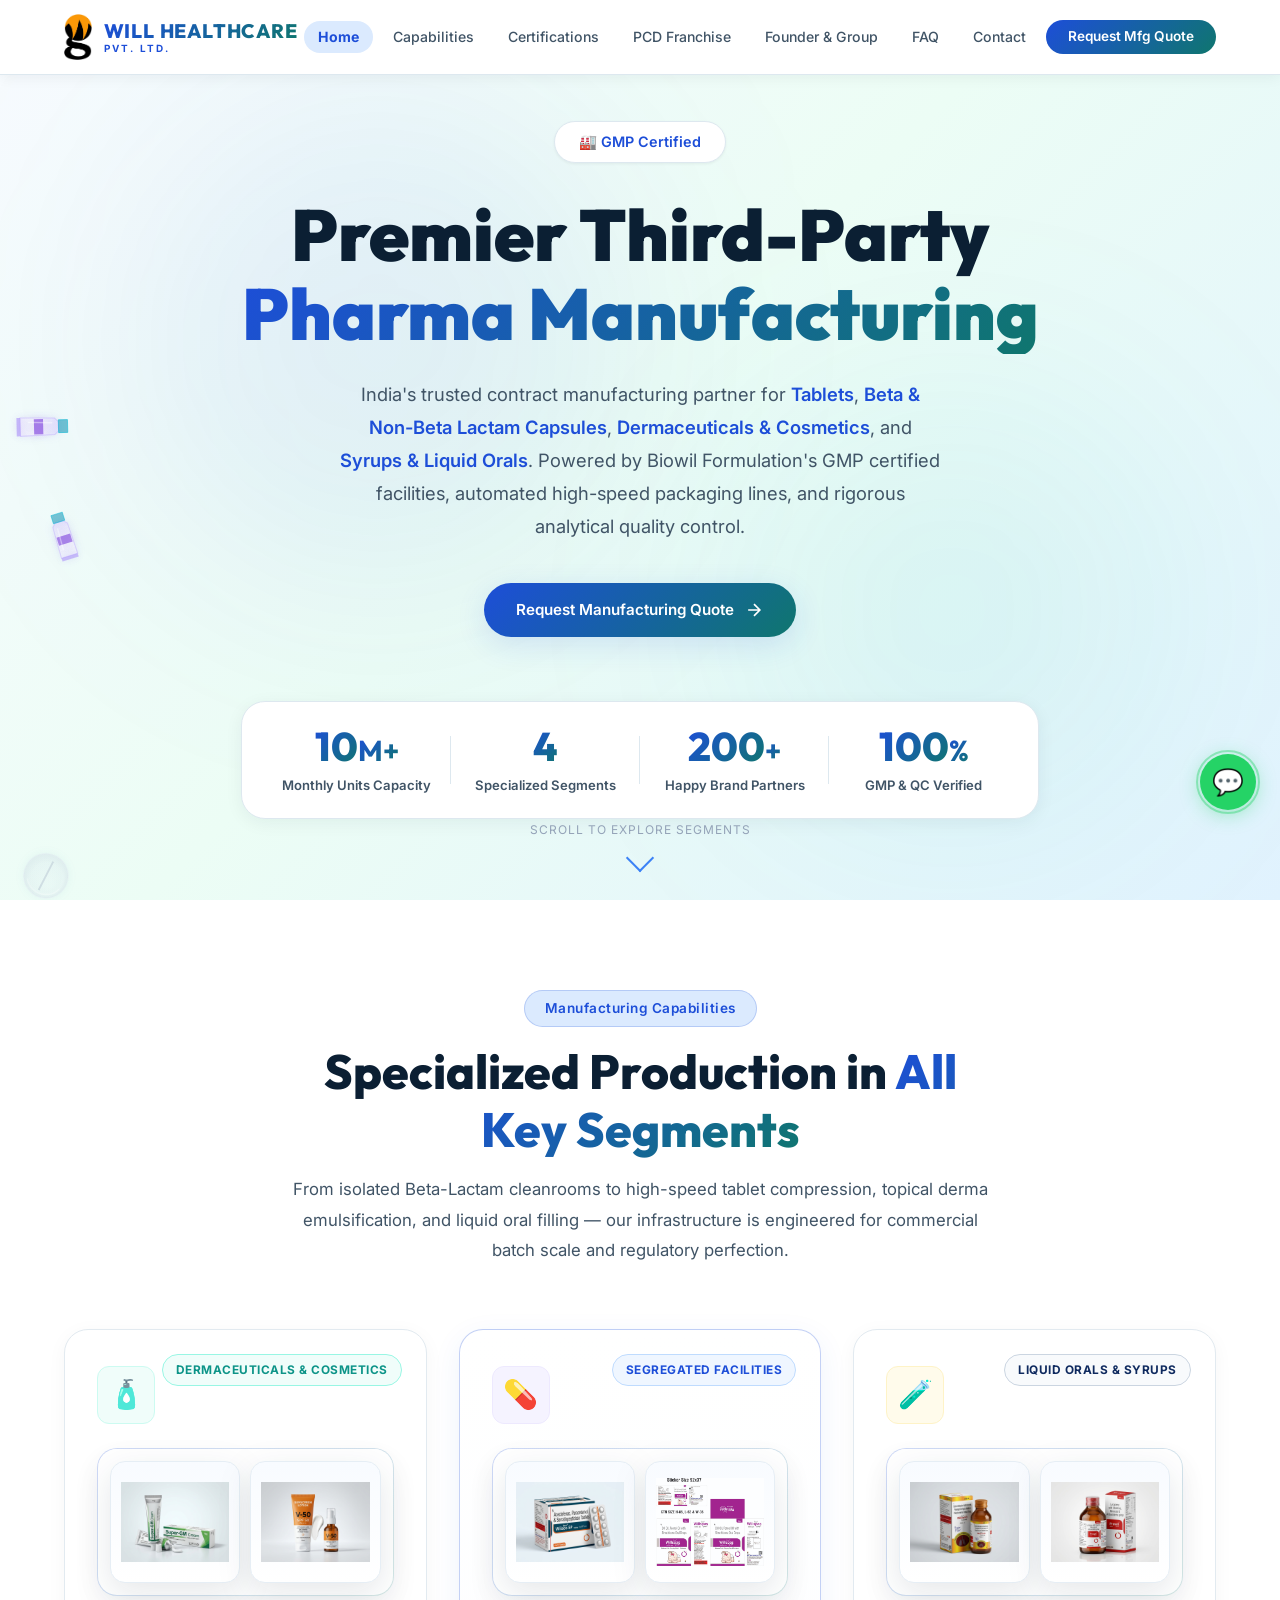
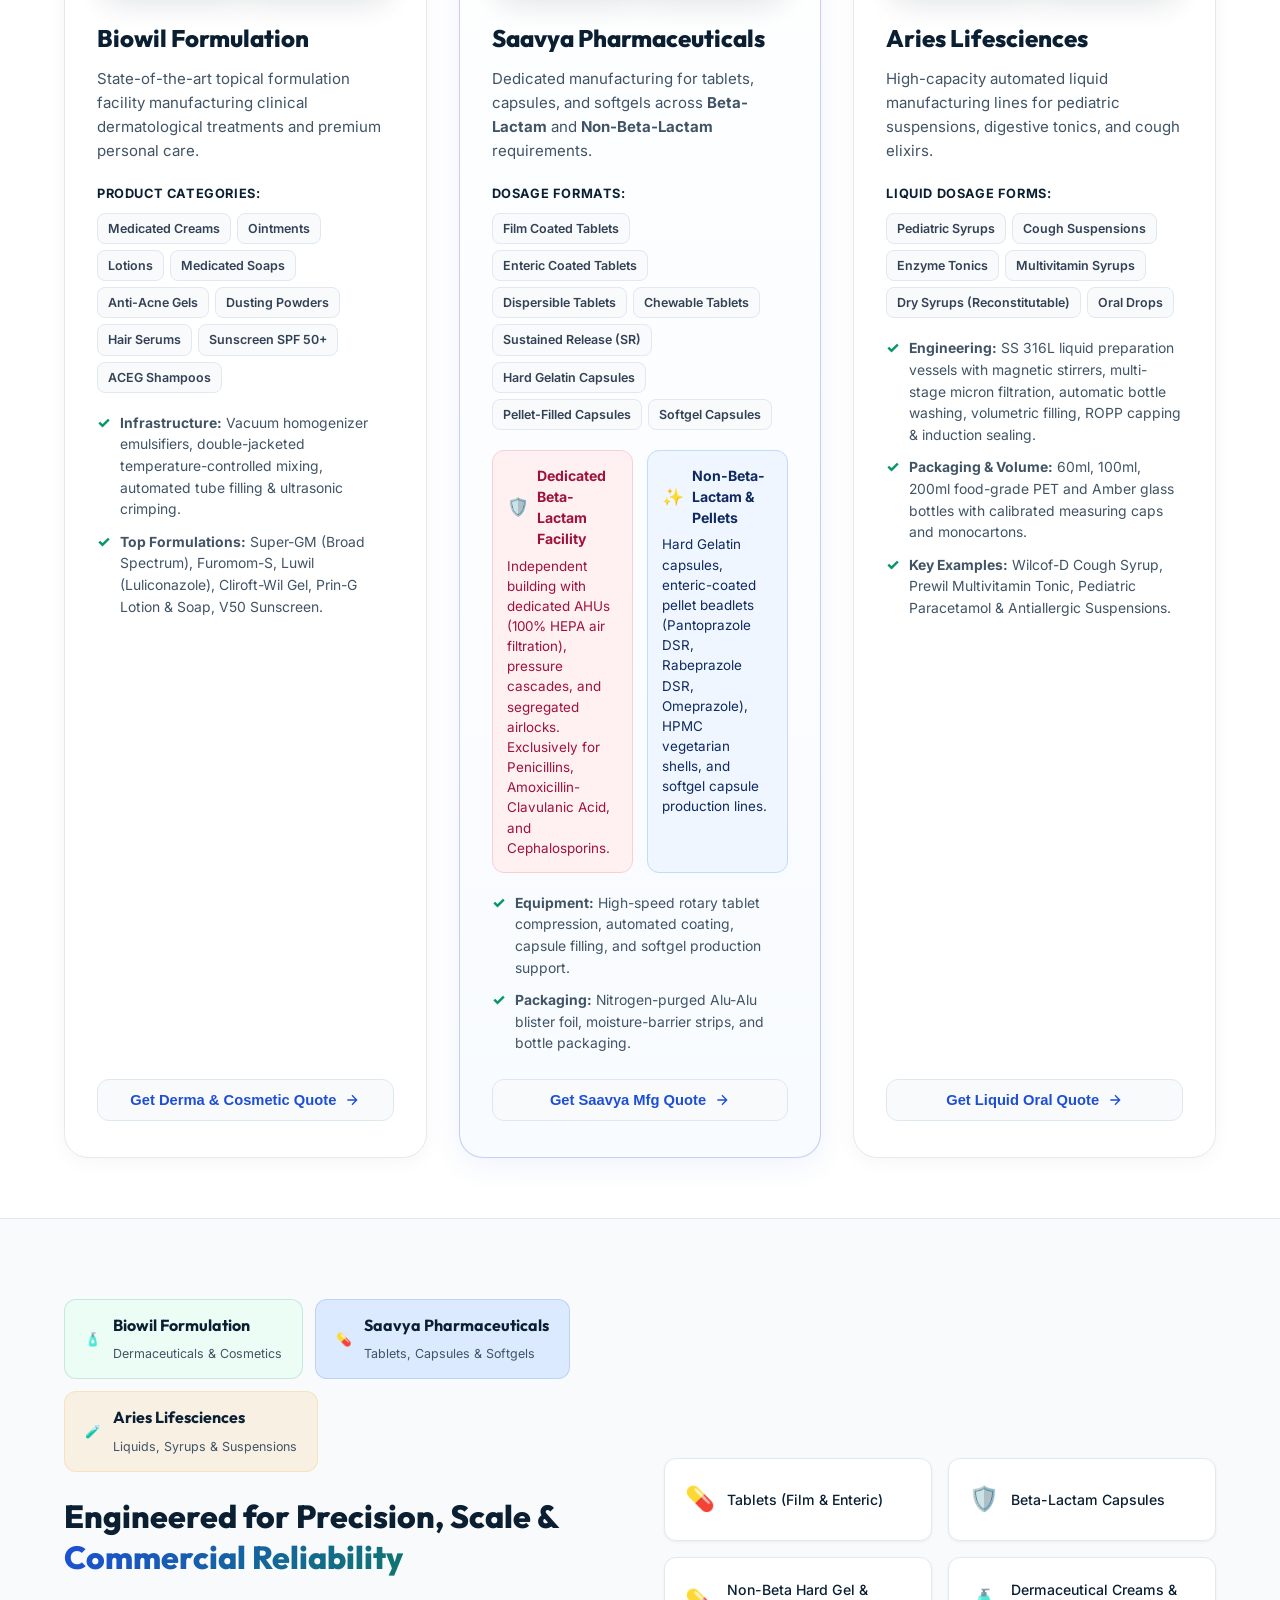
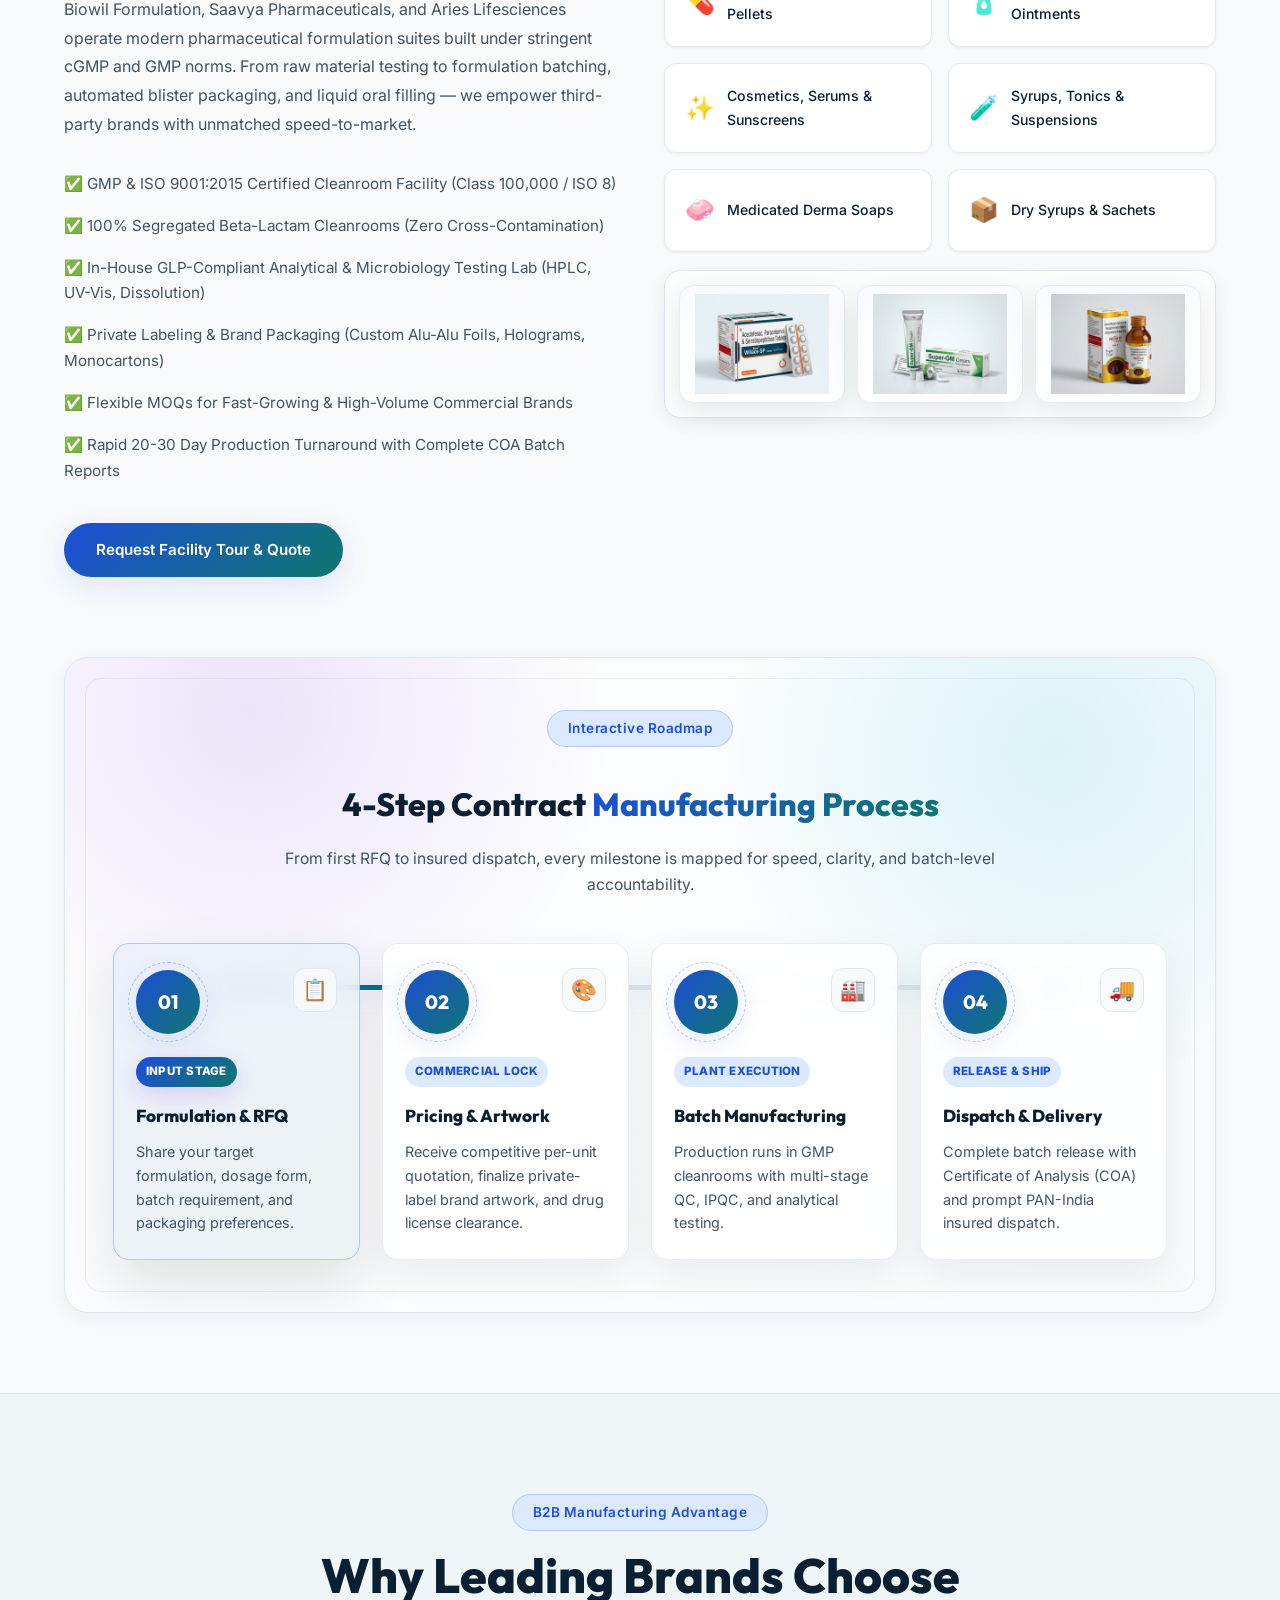
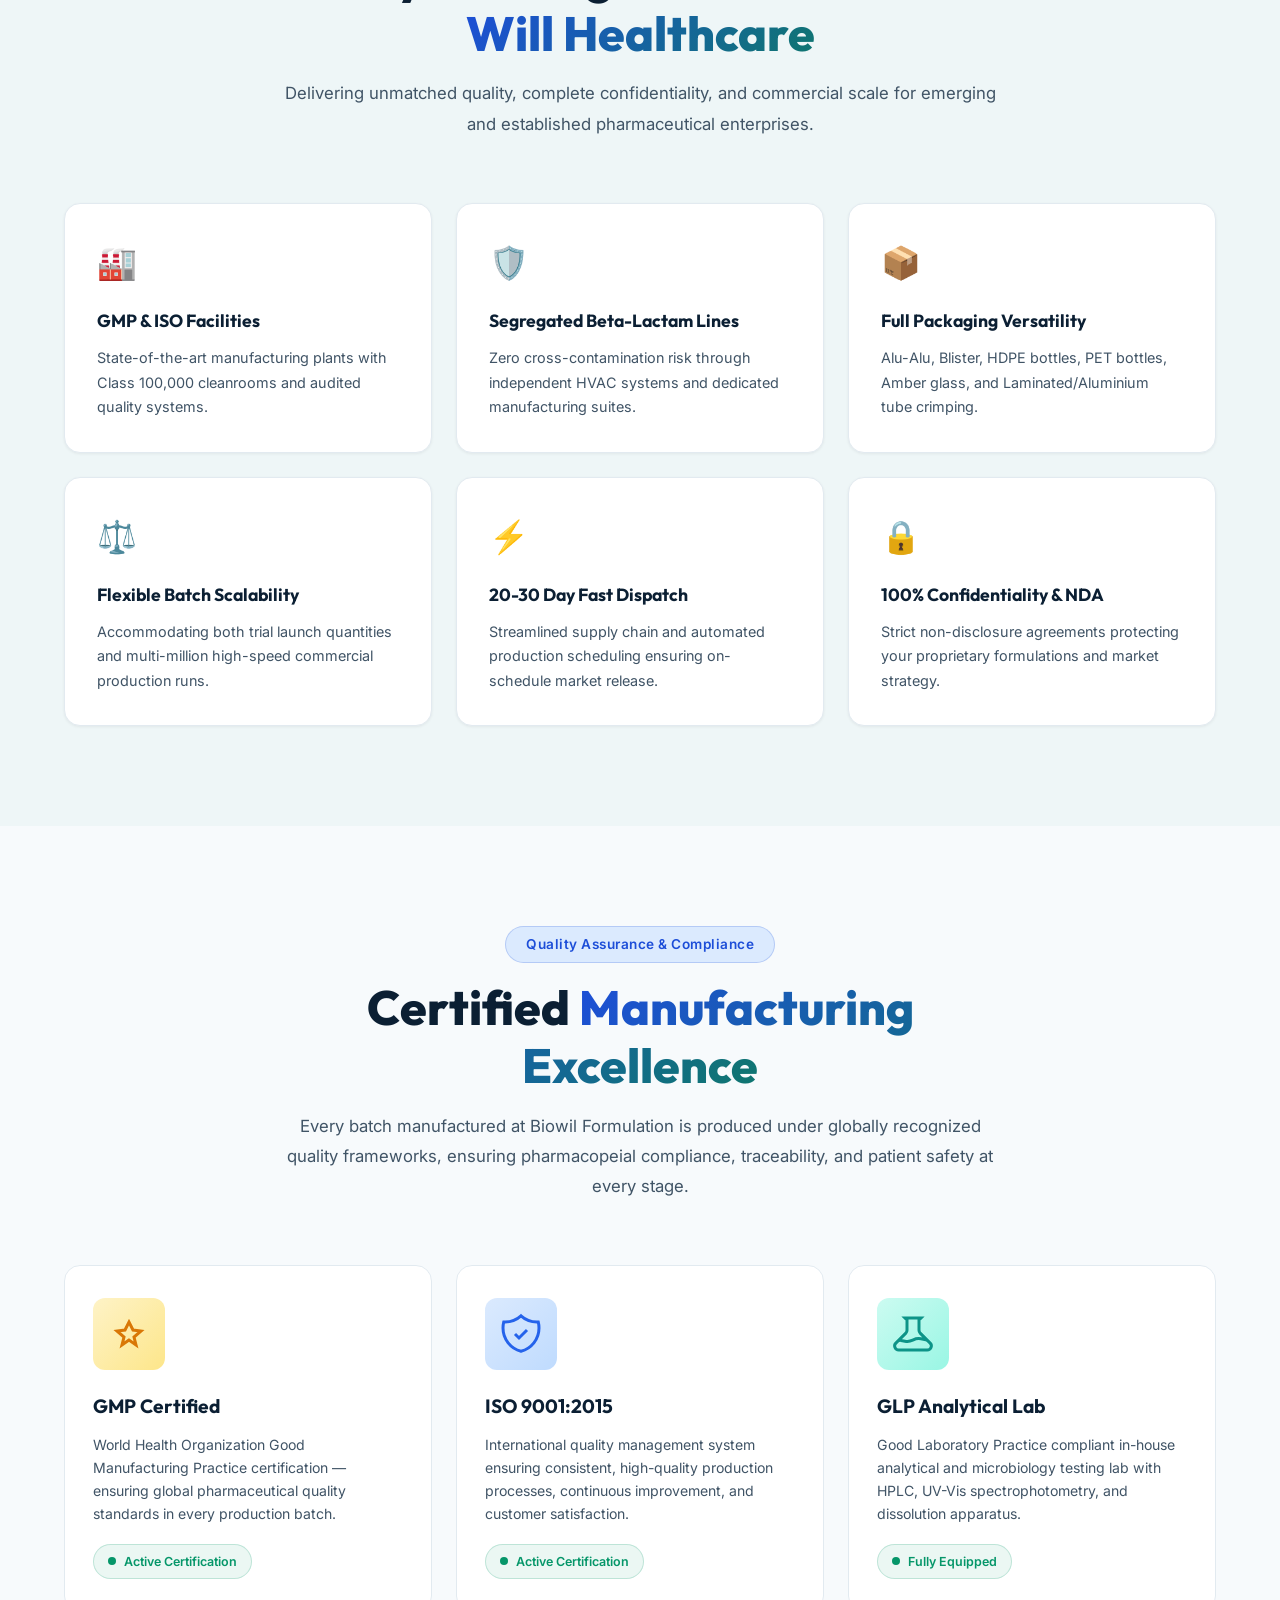
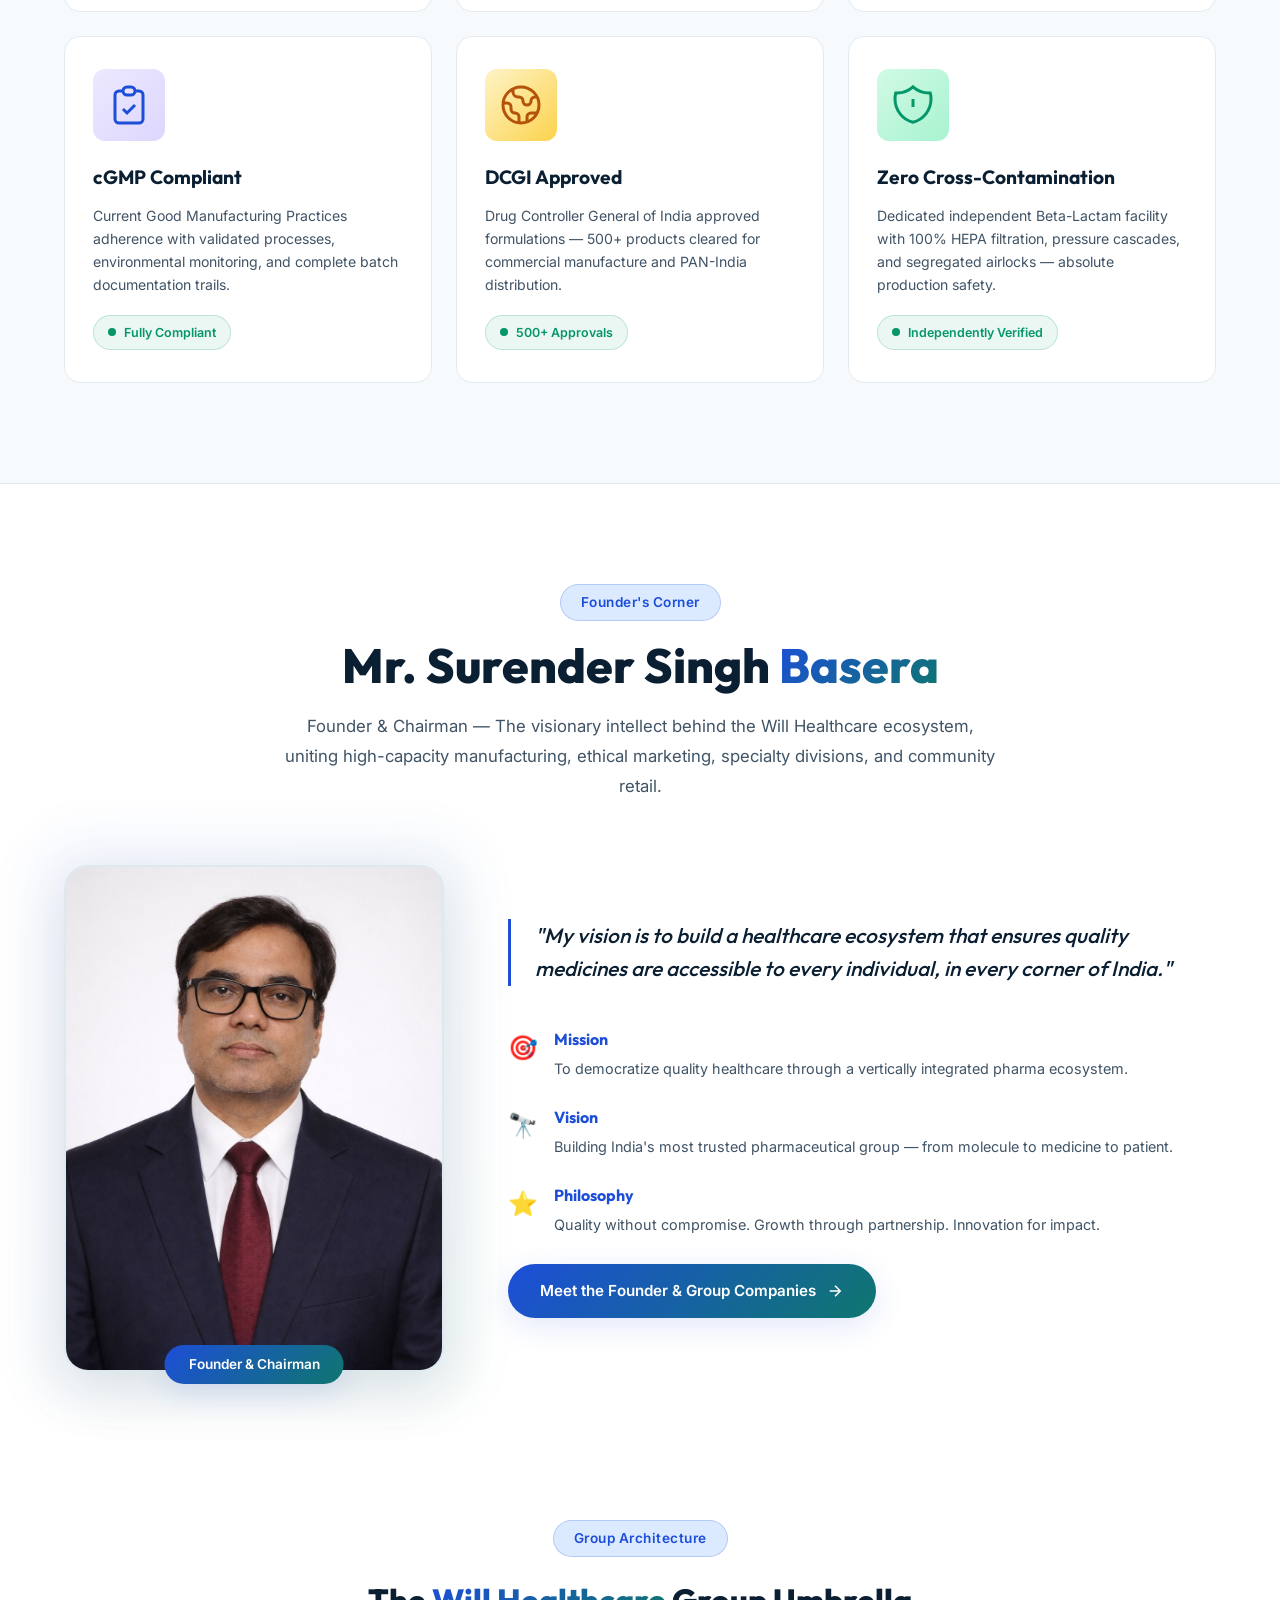
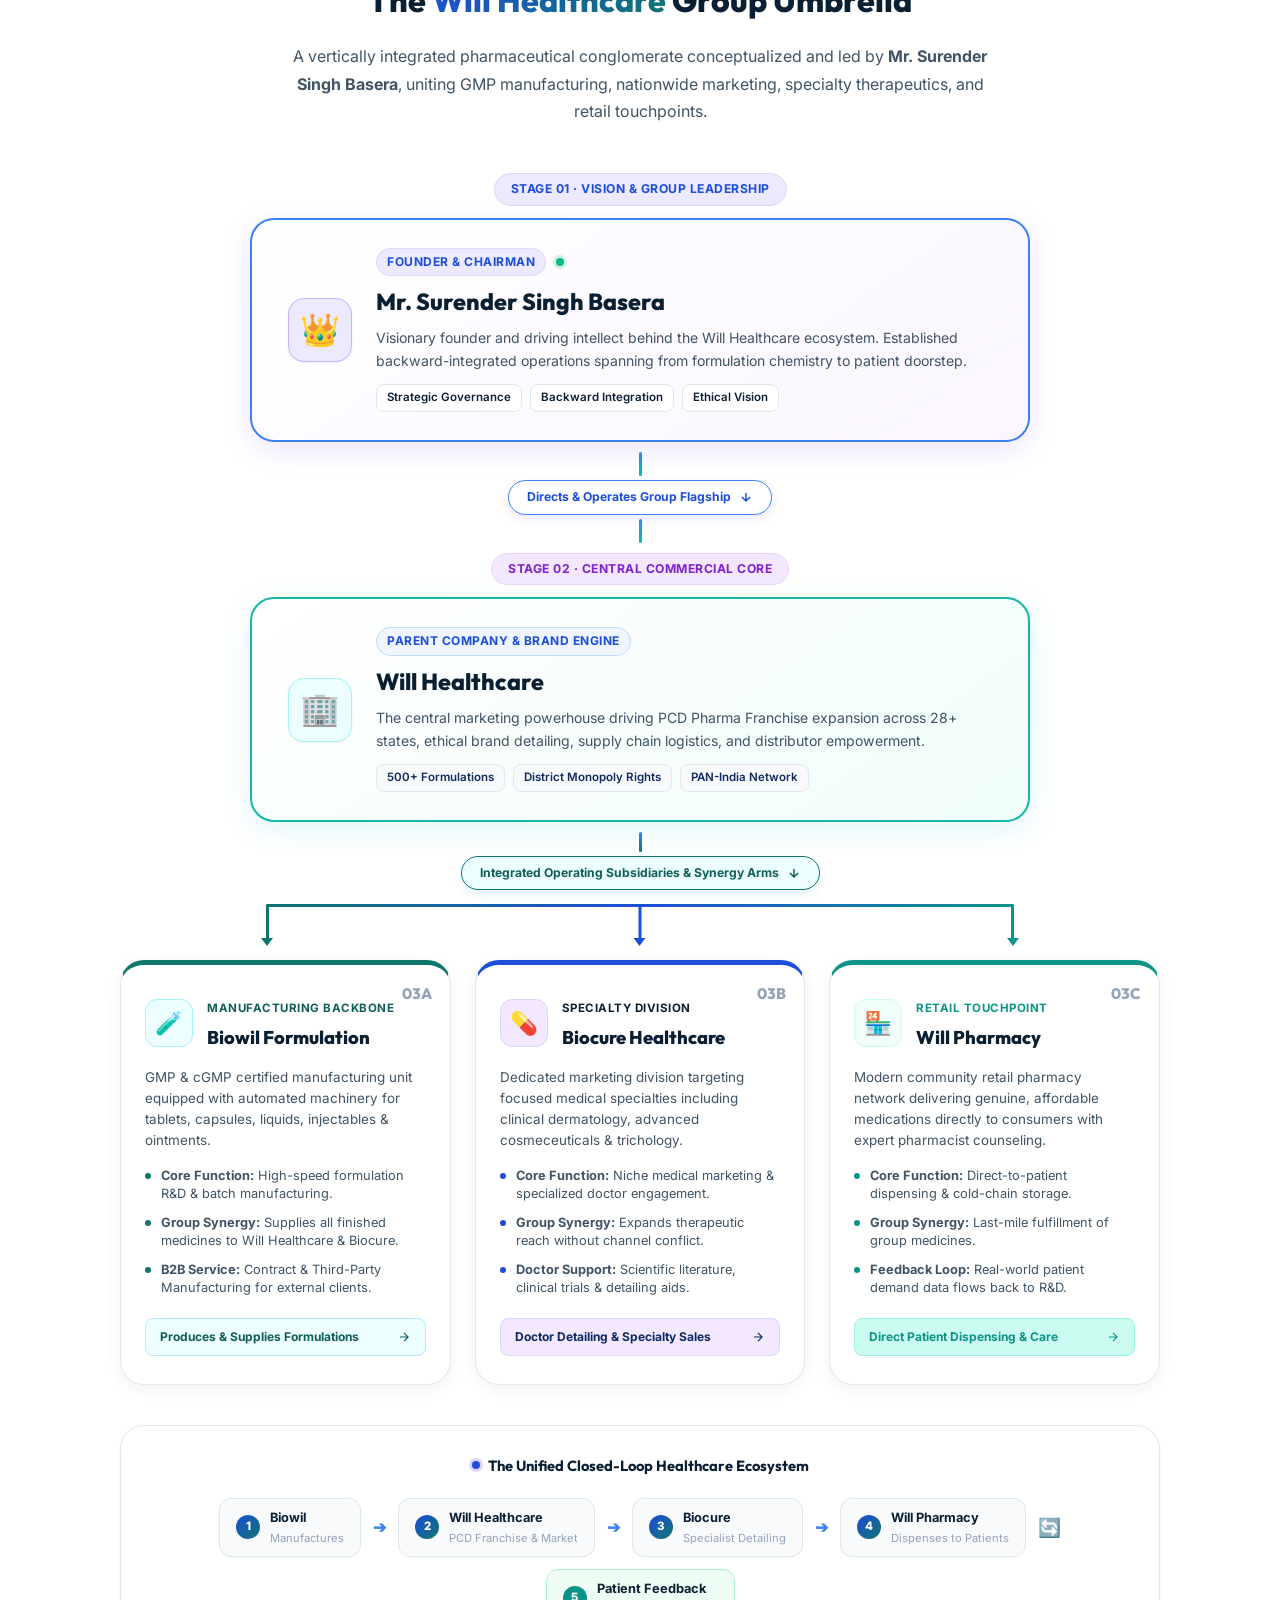
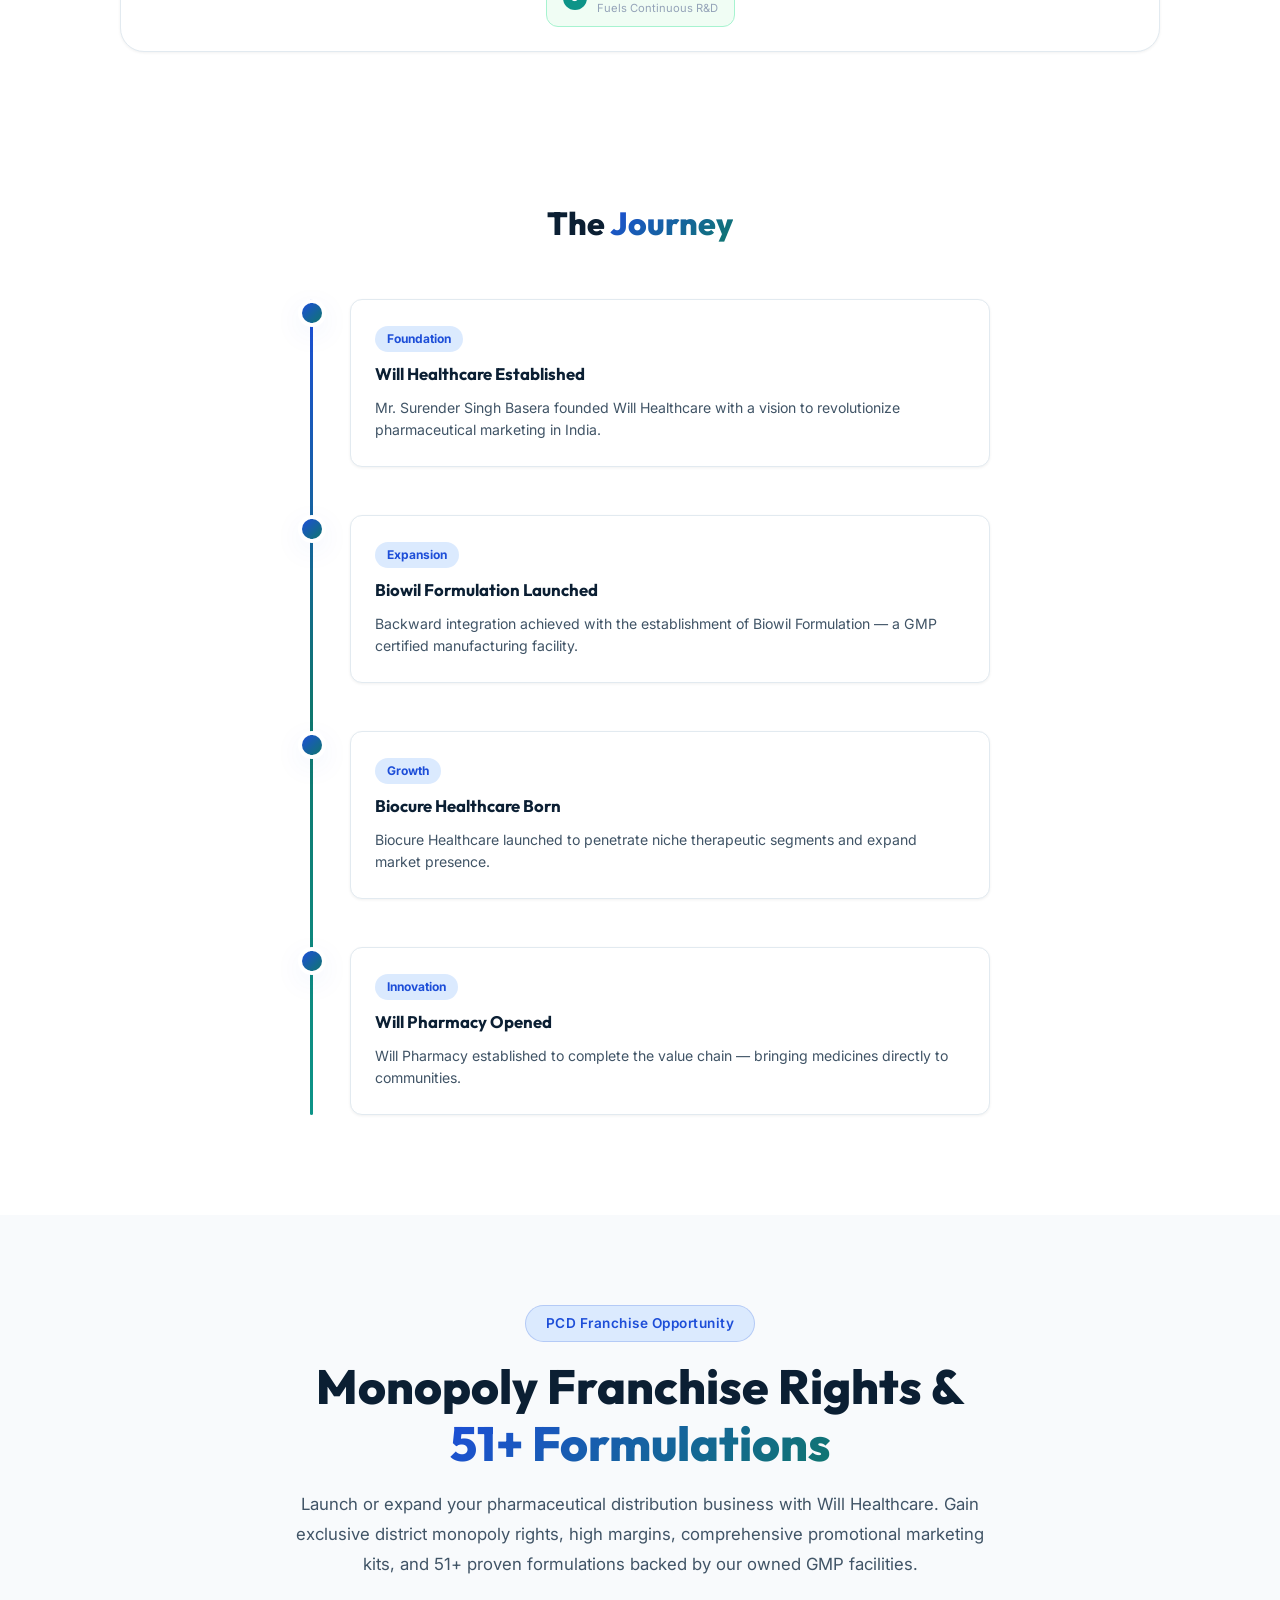
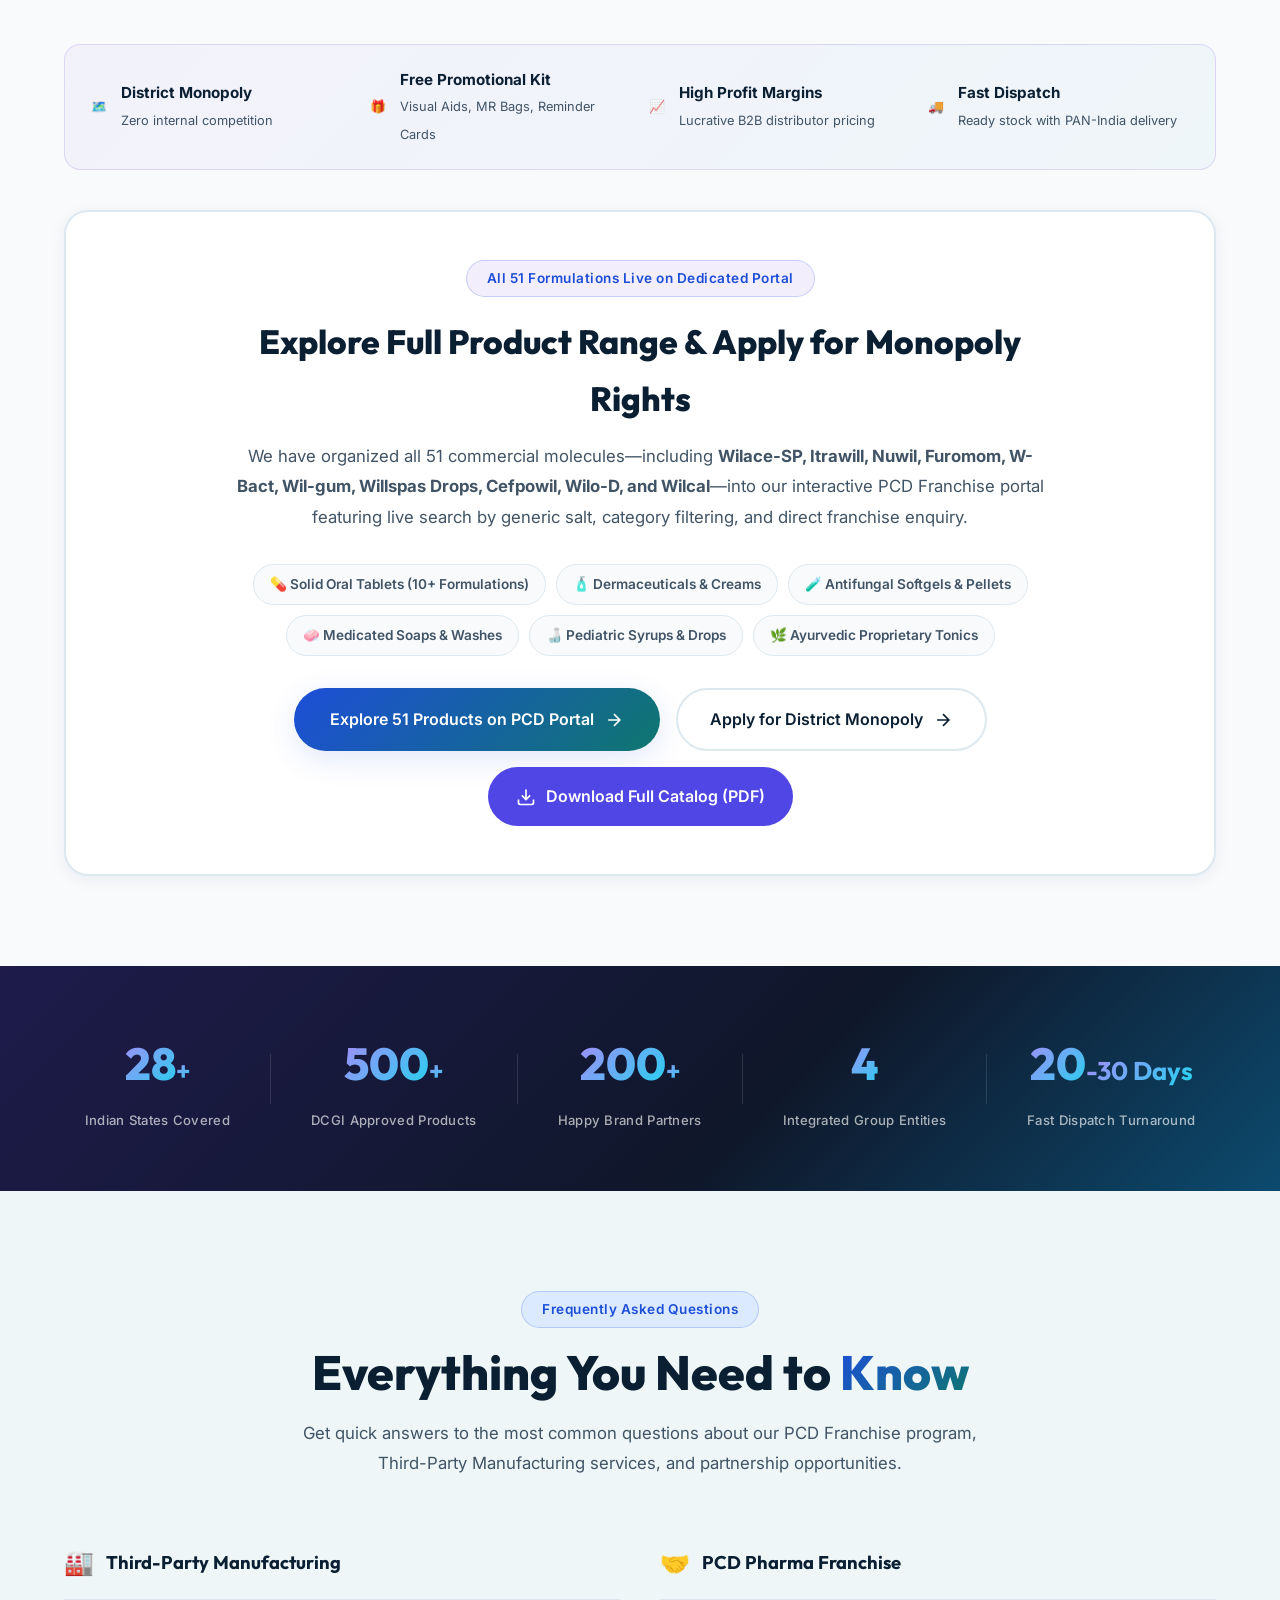
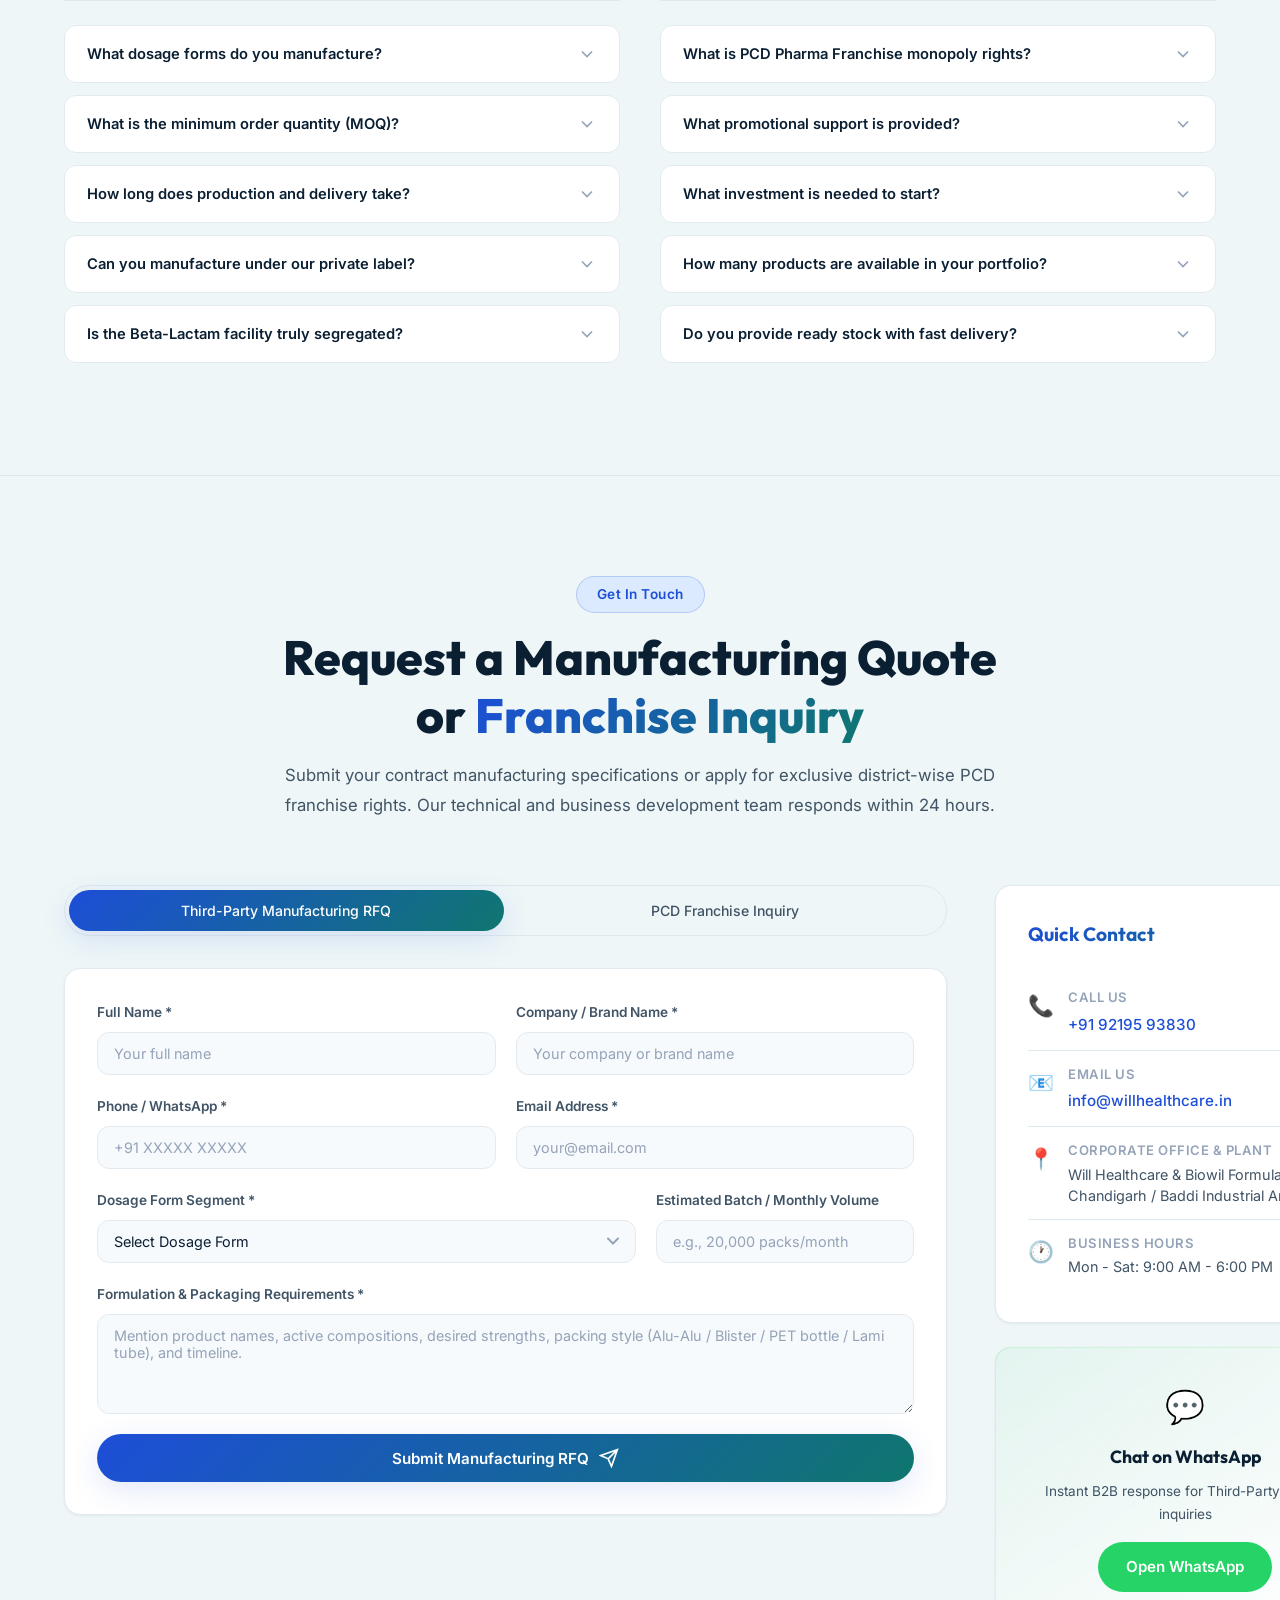
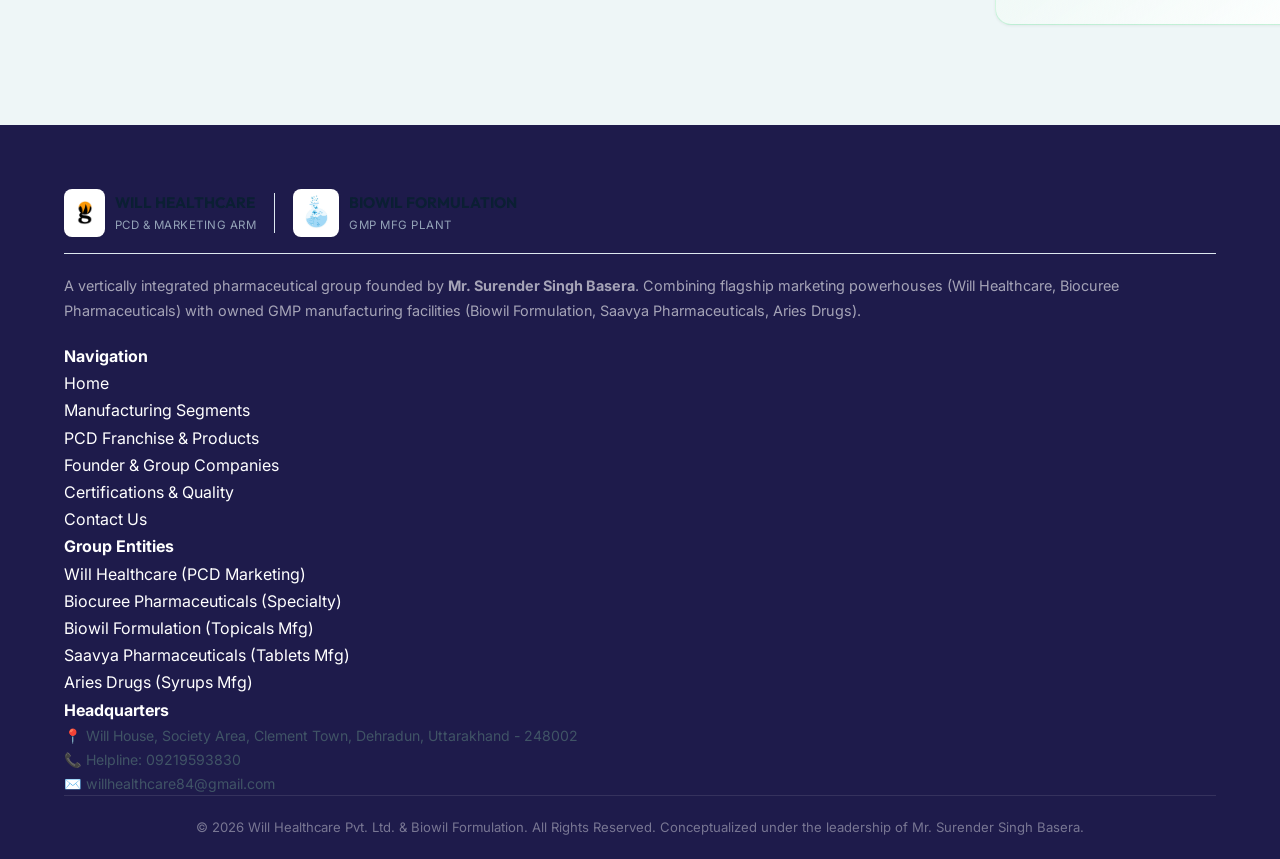
==== commit dacd9311: "apply clinical trust theme and product visuals" ====
--- a/index.html
+++ b/index.html
@@ -104,6 +104,10 @@
                     <div class="segment-icon-wrap icon-teal">
                         <span class="seg-icon">🧴</span>
                     </div>
+                    <div class="segment-product-showcase">
+                        <img src="products/mockup_supergm_cream.jpg" alt="Super-GM derma cream product manufactured by Biowil Formulation" loading="lazy">
+                        <img src="products/mockup_v50_sunscreen.jpg" alt="V50 sunscreen cosmetic product manufactured by Biowil Formulation" loading="lazy">
+                    </div>
                     <h3 class="segment-title">Biowil Formulation</h3>
                     <p class="segment-lead">State-of-the-art topical formulation facility manufacturing clinical dermatological treatments and premium personal care.</p>
                     
@@ -145,6 +149,10 @@
                     <div class="segment-icon-wrap icon-purple">
                         <span class="seg-icon">💊</span>
                     </div>
+                    <div class="segment-product-showcase">
+                        <img src="products/mockup_wilace_sp.jpg" alt="Wilace-SP tablet product manufactured by Saavya Pharmaceuticals" loading="lazy">
+                        <img src="products/product_14.jpeg" alt="Capsule product manufactured by Saavya Pharmaceuticals" loading="lazy">
+                    </div>
                     <h3 class="segment-title">Saavya Pharmaceuticals</h3>
                     <p class="segment-lead">Dedicated manufacturing for tablets, capsules, and softgels across <strong>Beta-Lactam</strong> and <strong>Non-Beta-Lactam</strong> requirements.</p>
 
@@ -202,6 +210,10 @@
                     <div class="segment-icon-wrap icon-amber">
                         <span class="seg-icon">🧪</span>
                     </div>
+                    <div class="segment-product-showcase">
+                        <img src="products/mockup_wilcof_d.jpg" alt="Wilcof-D syrup product manufactured by Aries Lifesciences" loading="lazy">
+                        <img src="products/mockup_prewil_syrup.jpg" alt="Prewil nutritional tonic product manufactured by Aries Lifesciences" loading="lazy">
+                    </div>
                     <h3 class="segment-title">Aries Lifesciences</h3>
                     <p class="segment-lead">High-capacity automated liquid manufacturing lines for pediatric suspensions, digestive tonics, and cough elixirs.</p>
 
@@ -315,6 +327,11 @@
                             <span class="mfg-dosage-icon">📦</span>
                             <span>Dry Syrups &amp; Sachets</span>
                         </div>
+                    </div>
+                    <div class="mfg-product-proof" aria-label="Manufactured product examples">
+                        <img src="products/mockup_wilace_sp.jpg" alt="Manufactured tablet packaging example" loading="lazy">
+                        <img src="products/mockup_supergm_cream.jpg" alt="Manufactured derma cream packaging example" loading="lazy">
+                        <img src="products/mockup_wilcof_d.jpg" alt="Manufactured syrup packaging example" loading="lazy">
                     </div>
                 </div>
             </div>
--- a/style.css
+++ b/style.css
@@ -6,51 +6,51 @@
 /* ============ CSS VARIABLES ============ */
 :root {
     /* Primary Colors */
-    --purple: #6D28D9;
-    --purple-light: #8B5CF6;
-    --purple-lighter: #EDE9FE;
-    --purple-dark: #5B21B6;
-    --cyan: #0891B2;
-    --cyan-light: #06B6D4;
-    --cyan-lighter: #ECFEFF;
-    --cyan-dark: #0E7490;
+    --purple: #1D4ED8;
+    --purple-light: #3B82F6;
+    --purple-lighter: #DBEAFE;
+    --purple-dark: #0F2A5F;
+    --cyan: #0F766E;
+    --cyan-light: #14B8A6;
+    --cyan-lighter: #ECFDF5;
+    --cyan-dark: #115E59;
     --teal: #0D9488;
 
     /* Backgrounds — LIGHT THEME */
-    --bg-body: #F8FAFC;
+    --bg-body: #F7FAFC;
     --bg-white: #FFFFFF;
-    --bg-section-alt: #F1F5F9;
+    --bg-section-alt: #EEF6F7;
     --bg-card: #FFFFFF;
-    --bg-card-hover: #FAFBFF;
-    --bg-surface: #F9FAFB;
-    --bg-hero: linear-gradient(135deg, #EDE9FE 0%, #ECFEFF 50%, #F0FDF4 100%);
-    --bg-hero-dark: linear-gradient(135deg, #1E1B4B 0%, #0F172A 100%);
+    --bg-card-hover: #F8FBFC;
+    --bg-surface: #F8FAFC;
+    --bg-hero: linear-gradient(135deg, #F8FBFF 0%, #ECFDF5 48%, #E0F2FE 100%);
+    --bg-hero-dark: linear-gradient(135deg, #0F2A5F 0%, #0F172A 100%);
 
     /* Text */
-    --text-primary: #0F172A;
-    --text-secondary: #475569;
+    --text-primary: #0B1F33;
+    --text-secondary: #405466;
     --text-muted: #94A3B8;
     --text-white: #FFFFFF;
 
     /* Gradients */
-    --gradient-primary: linear-gradient(135deg, #6D28D9, #0891B2);
-    --gradient-purple: linear-gradient(135deg, #7C3AED, #A78BFA);
-    --gradient-cyan: linear-gradient(135deg, #06B6D4, #22D3EE);
-    --gradient-hero-overlay: linear-gradient(135deg, rgba(109,40,217,0.05), rgba(8,145,178,0.05));
-    --gradient-card: linear-gradient(145deg, rgba(109,40,217,0.03), rgba(8,145,178,0.02));
+    --gradient-primary: linear-gradient(135deg, #1D4ED8, #0F766E);
+    --gradient-purple: linear-gradient(135deg, #1D4ED8, #60A5FA);
+    --gradient-cyan: linear-gradient(135deg, #0F766E, #2DD4BF);
+    --gradient-hero-overlay: linear-gradient(135deg, rgba(29,78,216,0.05), rgba(15,118,110,0.06));
+    --gradient-card: linear-gradient(145deg, rgba(29,78,216,0.03), rgba(15,118,110,0.025));
 
     /* Borders */
-    --border-light: #E2E8F0;
-    --border-card: #E5E7EB;
-    --border-hover: #C7D2FE;
-    --border-purple: rgba(109,40,217,0.2);
+    --border-light: #DDE8EF;
+    --border-card: #E2EAF0;
+    --border-hover: #7DD3FC;
+    --border-purple: rgba(29,78,216,0.2);
 
     /* Shadows */
     --shadow-sm: 0 1px 3px rgba(0,0,0,0.06);
-    --shadow-card: 0 4px 16px rgba(0,0,0,0.06);
-    --shadow-card-hover: 0 12px 40px rgba(0,0,0,0.1);
-    --shadow-purple: 0 8px 30px rgba(109,40,217,0.12);
-    --shadow-lg: 0 20px 60px rgba(0,0,0,0.08);
+    --shadow-card: 0 4px 18px rgba(11,31,51,0.06);
+    --shadow-card-hover: 0 12px 42px rgba(11,31,51,0.12);
+    --shadow-purple: 0 8px 30px rgba(29,78,216,0.13);
+    --shadow-lg: 0 20px 60px rgba(11,31,51,0.09);
 
     /* Spacing */
     --section-padding: 100px 0;
@@ -188,7 +188,7 @@
 
 .btn-primary:hover {
     transform: translateY(-2px);
-    box-shadow: 0 12px 35px rgba(109,40,217,0.25);
+    box-shadow: 0 12px 35px rgba(29,78,216,0.24);
 }
 
 .btn-secondary {
@@ -409,7 +409,7 @@
 .hero-glow-1 {
     width: 500px;
     height: 500px;
-    background: rgba(109,40,217,0.08);
+    background: rgba(29,78,216,0.08);
     top: 10%;
     left: 10%;
 }
@@ -417,7 +417,7 @@
 .hero-glow-2 {
     width: 400px;
     height: 400px;
-    background: rgba(6,182,212,0.06);
+    background: rgba(20,184,166,0.08);
     bottom: 10%;
     right: 10%;
     animation-delay: -4s;
@@ -679,7 +679,7 @@
     display: inline-block;
     padding: 4px 14px;
     background: var(--cyan-lighter);
-    border: 1px solid rgba(8,145,178,0.15);
+    border: 1px solid rgba(15,118,110,0.16);
     border-radius: var(--radius-full);
     font-size: 0.75rem;
     color: var(--cyan-dark);
@@ -690,7 +690,7 @@
 
 .eco-card-main {
     border-color: var(--border-purple);
-    background: linear-gradient(145deg, rgba(109,40,217,0.03), var(--bg-white));
+    background: linear-gradient(145deg, rgba(29,78,216,0.03), var(--bg-white));
 }
 
 /* ============ WHY CHOOSE US ============ */
@@ -1545,7 +1545,7 @@
 
 .badge-purple { background: #EDE9FE; border: 1px solid #DDD6FE; color: var(--purple); }
 .badge-cyan { background: #ECFEFF; border: 1px solid #BAE6FD; color: var(--cyan); }
-.badge-violet { background: #F5F3FF; border: 1px solid #DDD6FE; color: #7C3AED; }
+.badge-violet { background: #EFF6FF; border: 1px solid #BFDBFE; color: #1D4ED8; }
 .badge-teal { background: #CCFBF1; border: 1px solid #99F6E4; color: var(--teal); }
 
 .entity-name {
@@ -1770,7 +1770,7 @@
 
 .product-search:focus-within {
     border-color: var(--purple-light);
-    box-shadow: 0 0 0 3px rgba(109,40,217,0.08);
+    box-shadow: 0 0 0 3px rgba(29,78,216,0.08);
 }
 
 .product-search svg {
@@ -1836,7 +1836,7 @@
 .serum-badge { background: #FCE7F3; border-color: #FBCFE8; color: #BE185D; }
 .gel-badge { background: #CCFBF1; border-color: #99F6E4; color: #0F766E; }
 .sunscreen-badge { background: #FFF7ED; border-color: #FFEDD5; color: #C2410C; }
-.solution-badge { background: #F3E8FF; border-color: #E9D5FF; color: #7C3AED; }
+.solution-badge { background: #EFF6FF; border-color: #BFDBFE; color: #1D4ED8; }
 
 .product-card-image {
     height: 220px;
@@ -2193,14 +2193,14 @@
     gap: 12px;
     padding: 12px 20px;
     background: var(--cyan-lighter);
-    border: 1px solid rgba(8,145,178,0.15);
+    border: 1px solid rgba(15,118,110,0.16);
     border-radius: var(--radius-md);
     width: fit-content;
 }
 
 .badge-solid-orals {
     background: var(--purple-lighter);
-    border-color: rgba(109,40,217,0.14);
+    border-color: rgba(29,78,216,0.16);
 }
 
 .badge-liquid-orals {
@@ -2283,6 +2283,29 @@
     font-size: 0.88rem;
     font-weight: 500;
     color: var(--text-primary);
+}
+
+.mfg-product-proof {
+    display: grid;
+    grid-template-columns: repeat(3, 1fr);
+    gap: 12px;
+    margin-top: 18px;
+    padding: 14px;
+    background: rgba(255,255,255,0.78);
+    border: 1px solid var(--border-light);
+    border-radius: var(--radius-lg);
+    box-shadow: var(--shadow-card);
+}
+
+.mfg-product-proof img {
+    width: 100%;
+    height: 118px;
+    object-fit: contain;
+    padding: 8px;
+    border-radius: 14px;
+    background: linear-gradient(180deg, #F8FBFF, #FFFFFF);
+    border: 1px solid #E6EEF5;
+    filter: drop-shadow(0 8px 14px rgba(11,31,51,0.1));
 }
 
 .dosage-tag {
@@ -2417,7 +2440,7 @@
     content: '';
     position: absolute;
     inset: 0;
-    background: linear-gradient(135deg, rgba(109,40,217,0.08), rgba(6,182,212,0.08));
+    background: linear-gradient(135deg, rgba(29,78,216,0.08), rgba(15,118,110,0.08));
     opacity: 0;
     transition: opacity var(--transition-medium);
 }
@@ -2426,7 +2449,7 @@
 .process-step:focus-visible,
 .process-step.active {
     transform: translateY(-10px);
-    border-color: rgba(109, 40, 217, 0.32);
+    border-color: rgba(29, 78, 216, 0.32);
     box-shadow: 0 24px 56px rgba(15, 23, 42, 0.12);
 }
 
@@ -2457,7 +2480,7 @@
     content: '';
     position: absolute;
     inset: -8px;
-    border: 1px dashed rgba(109,40,217,0.32);
+    border: 1px dashed rgba(29,78,216,0.32);
     border-radius: 50%;
     animation: processSpin 12s linear infinite;
 }
@@ -2617,7 +2640,7 @@
 .form-group select:focus,
 .form-group textarea:focus {
     border-color: var(--purple-light);
-    box-shadow: 0 0 0 3px rgba(109,40,217,0.08);
+    box-shadow: 0 0 0 3px rgba(29,78,216,0.08);
     background: var(--bg-white);
 }
 
@@ -2792,7 +2815,7 @@
 
 .footer-social a:hover {
     border-color: var(--purple-light);
-    background: rgba(109,40,217,0.2);
+    background: rgba(29,78,216,0.22);
     transform: translateY(-2px);
 }
 
@@ -2907,7 +2930,7 @@
 .sticky-call {
     background: var(--gradient-primary);
     color: #FFFFFF;
-    box-shadow: 0 10px 24px rgba(109,40,217,0.24);
+    box-shadow: 0 10px 24px rgba(29,78,216,0.24);
 }
 
 .sticky-whatsapp {
@@ -3161,16 +3184,30 @@
     overflow: hidden;
 }
 
+.segment-card::before {
+    content: '';
+    position: absolute;
+    inset: 0;
+    background: linear-gradient(145deg, rgba(29,78,216,0.035), rgba(15,118,110,0.045));
+    opacity: 0;
+    transition: opacity var(--transition-medium);
+    pointer-events: none;
+}
+
 .segment-card:hover {
     transform: translateY(-5px);
-    box-shadow: 0 16px 40px rgba(109, 40, 217, 0.09);
+    box-shadow: 0 16px 40px rgba(11, 31, 51, 0.1);
     border-color: var(--border-hover);
 }
 
+.segment-card:hover::before {
+    opacity: 1;
+}
+
 .segment-card-featured {
-    border: 1.5px solid rgba(109, 40, 217, 0.3);
-    background: linear-gradient(180deg, #FFFFFF 0%, #FAF8FF 100%);
-    box-shadow: 0 8px 30px rgba(109, 40, 217, 0.07);
+    border: 1.5px solid rgba(29,78,216,0.26);
+    background: linear-gradient(180deg, #FFFFFF 0%, #F8FBFF 100%);
+    box-shadow: 0 8px 30px rgba(29,78,216,0.07);
 }
 
 .segment-card-badge {
@@ -3192,9 +3229,9 @@
 }
 
 .badge-purple {
-    background: #F5F3FF;
-    color: #6D28D9;
-    border: 1px solid #DDD6FE;
+    background: #EFF6FF;
+    color: #1D4ED8;
+    border: 1px solid #BFDBFE;
 }
 
 .badge-teal {
@@ -3204,9 +3241,9 @@
 }
 
 .badge-amber {
-    background: #FFFBEB;
-    color: #D97706;
-    border: 1px solid #FDE68A;
+    background: #F8FAFC;
+    color: #0F2A5F;
+    border: 1px solid #CBD5E1;
 }
 
 .segment-icon-wrap {
@@ -3224,6 +3261,38 @@
 .icon-purple { background: #F5F3FF; border: 1px solid #EDE9FE; }
 .icon-teal { background: #F0FDFA; border: 1px solid #CCFBF1; }
 .icon-amber { background: #FFFBEB; border: 1px solid #FEF3C7; }
+
+.segment-product-showcase {
+    position: relative;
+    display: grid;
+    grid-template-columns: 1fr 1fr;
+    gap: 10px;
+    padding: 12px;
+    margin: 4px 0 22px;
+    background:
+        linear-gradient(#FFFFFF, #FFFFFF) padding-box,
+        linear-gradient(135deg, rgba(29,78,216,0.22), rgba(15,118,110,0.18)) border-box;
+    border: 1px solid transparent;
+    border-radius: 20px;
+    box-shadow: inset 0 1px 0 rgba(255,255,255,0.85), 0 12px 28px rgba(11,31,51,0.06);
+}
+
+.segment-product-showcase img {
+    width: 100%;
+    height: 122px;
+    object-fit: contain;
+    padding: 10px;
+    border-radius: 15px;
+    background: linear-gradient(180deg, #F8FBFF, #FFFFFF);
+    border: 1px solid #E6EEF5;
+    filter: drop-shadow(0 10px 16px rgba(11,31,51,0.1));
+    transition: transform var(--transition-medium), filter var(--transition-medium);
+}
+
+.segment-card:hover .segment-product-showcase img {
+    transform: translateY(-4px);
+    filter: drop-shadow(0 14px 20px rgba(11,31,51,0.14));
+}
 
 .segment-title {
     font-family: var(--font-heading);
@@ -3344,13 +3413,13 @@
 }
 
 .block-nonbeta {
-    background: #F5F3FF;
-    border: 1px solid #DDD6FE;
-    color: #5B21B6;
+    background: #EFF6FF;
+    border: 1px solid #BFDBFE;
+    color: #0F2A5F;
 }
 
 .block-nonbeta h4 {
-    color: #5B21B6;
+    color: #0F2A5F;
 }
 
 .btn-segment-quote {
@@ -3428,6 +3497,19 @@
         font-size: 1.35rem;
     }
 
+    .segment-product-showcase {
+        margin: 2px 0 18px;
+        padding: 10px;
+        gap: 8px;
+        border-radius: 18px;
+    }
+
+    .segment-product-showcase img {
+        height: 104px;
+        padding: 8px;
+        border-radius: 14px;
+    }
+
     .segment-title {
         font-size: 1.28rem;
         line-height: 1.2;
@@ -3479,6 +3561,19 @@
     .mfg-process {
         margin-top: 38px;
         border-radius: 24px;
+    }
+
+    .mfg-product-proof {
+        grid-template-columns: repeat(3, minmax(0, 1fr));
+        gap: 8px;
+        padding: 10px;
+        margin-top: 14px;
+    }
+
+    .mfg-product-proof img {
+        height: 82px;
+        padding: 6px;
+        border-radius: 12px;
     }
 }
 
@@ -3501,6 +3596,18 @@
 
     .format-chips .chip {
         font-size: 0.72rem;
+    }
+
+    .segment-product-showcase img {
+        height: 92px;
+    }
+
+    .mfg-product-proof {
+        grid-template-columns: 1fr;
+    }
+
+    .mfg-product-proof img {
+        height: 120px;
     }
 }
 
@@ -3682,7 +3789,7 @@
 }
 .cert-icon-purple {
     background: linear-gradient(135deg, #EDE9FE, #DDD6FE);
-    color: #7C3AED;
+    color: #1D4ED8;
 }
 .cert-icon-amber {
     background: linear-gradient(135deg, #FEF3C7, #FCD34D);
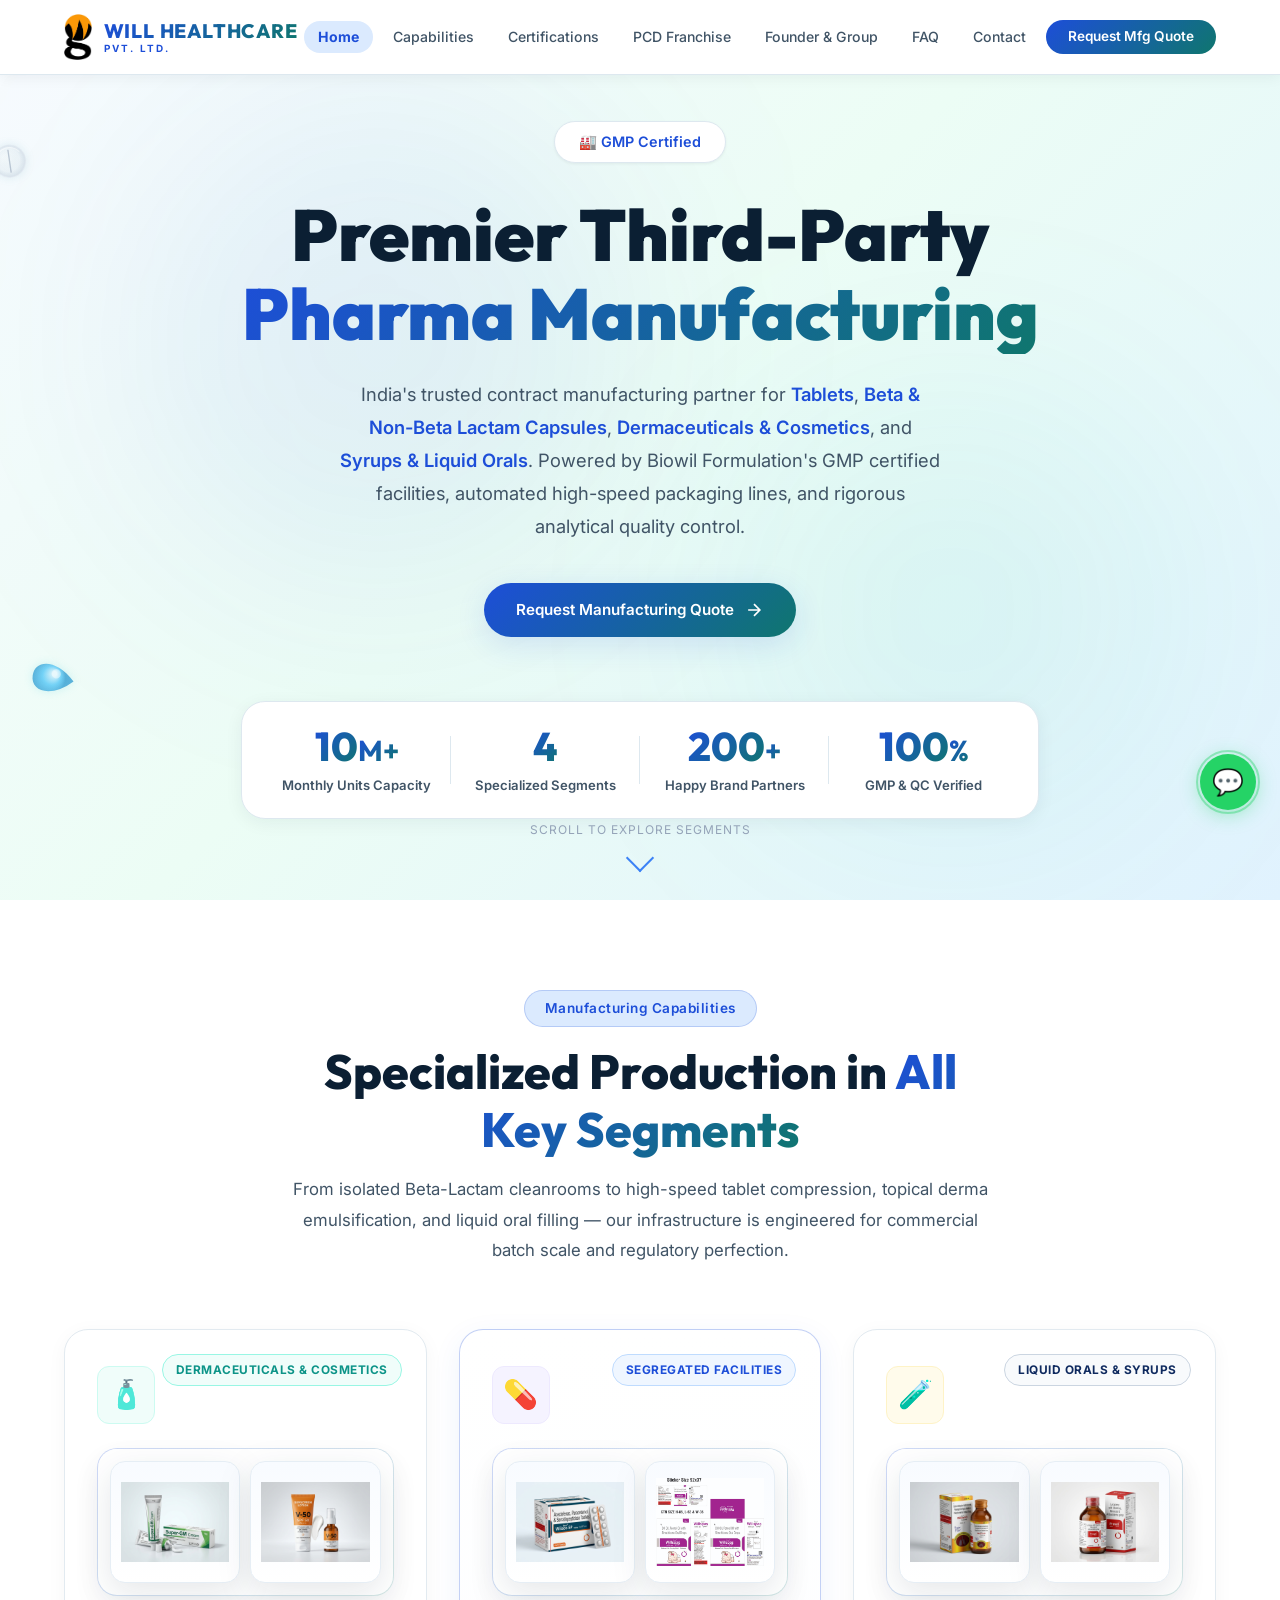
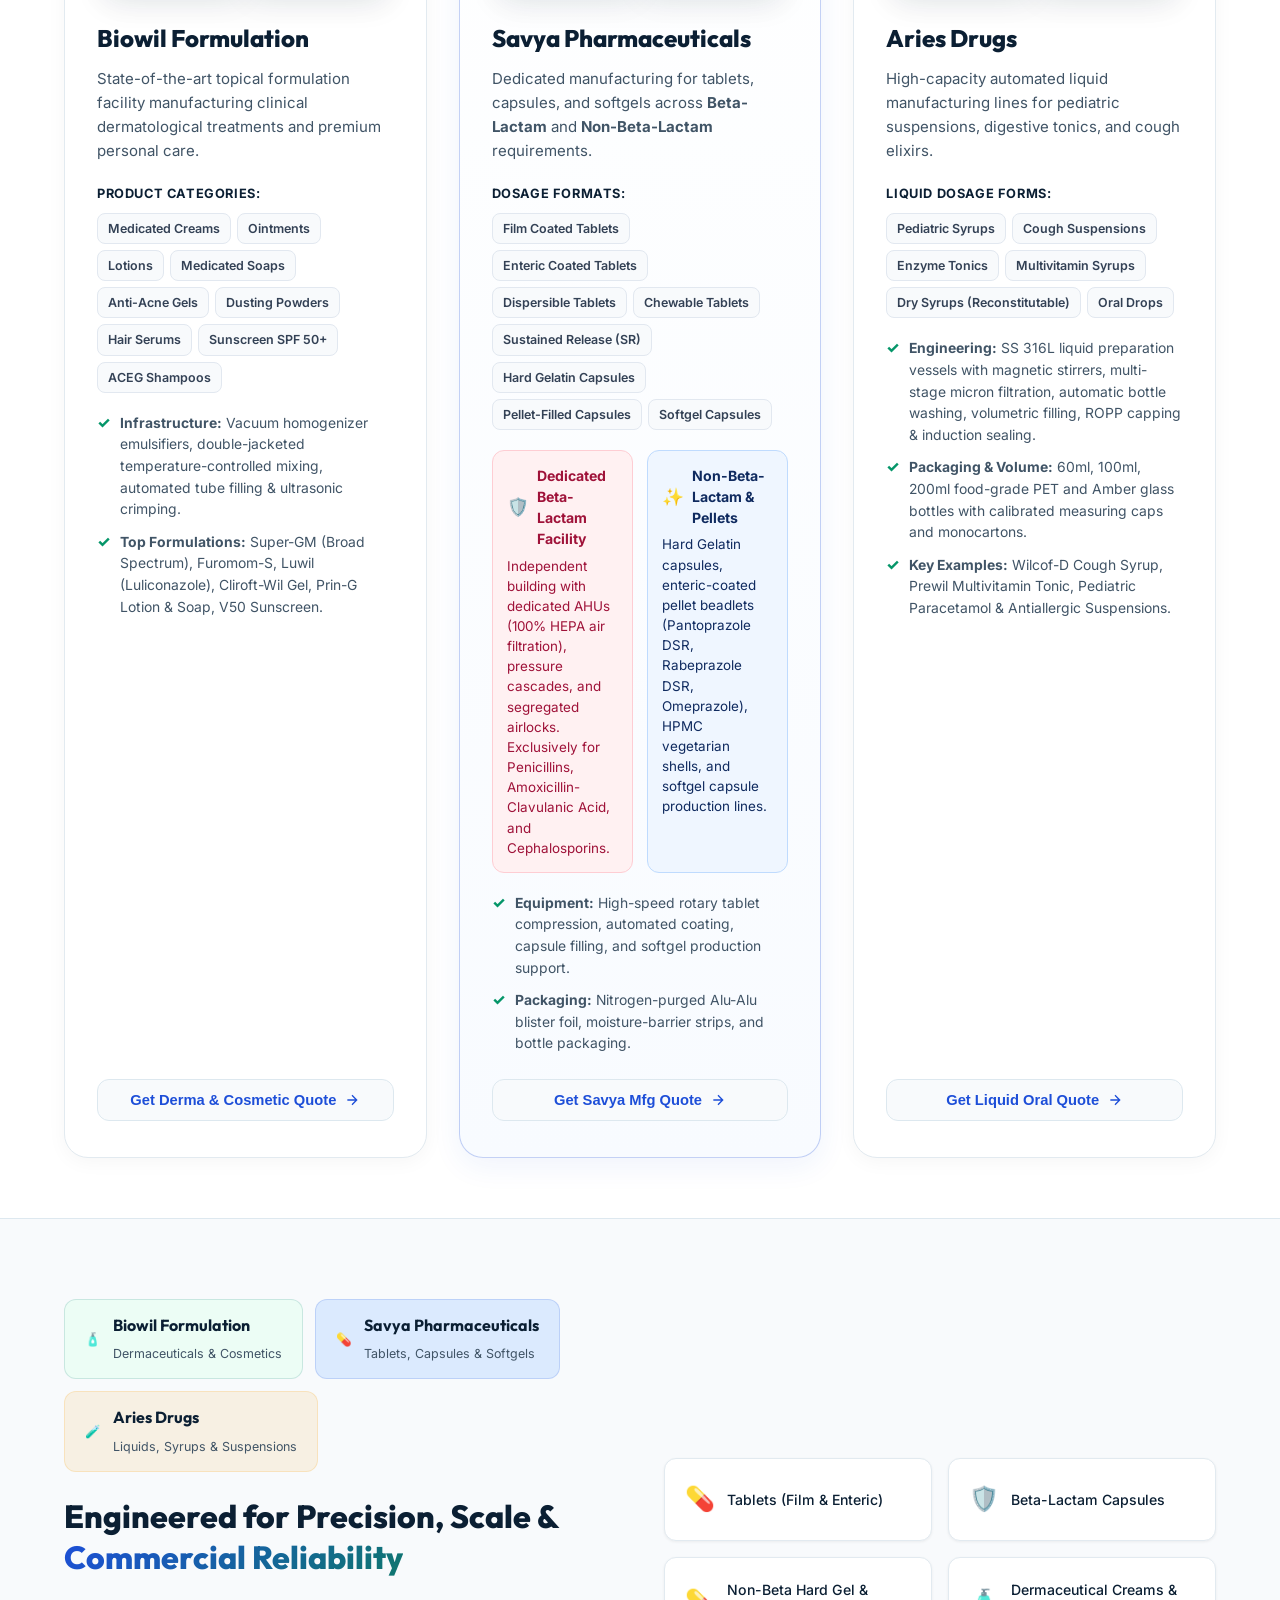
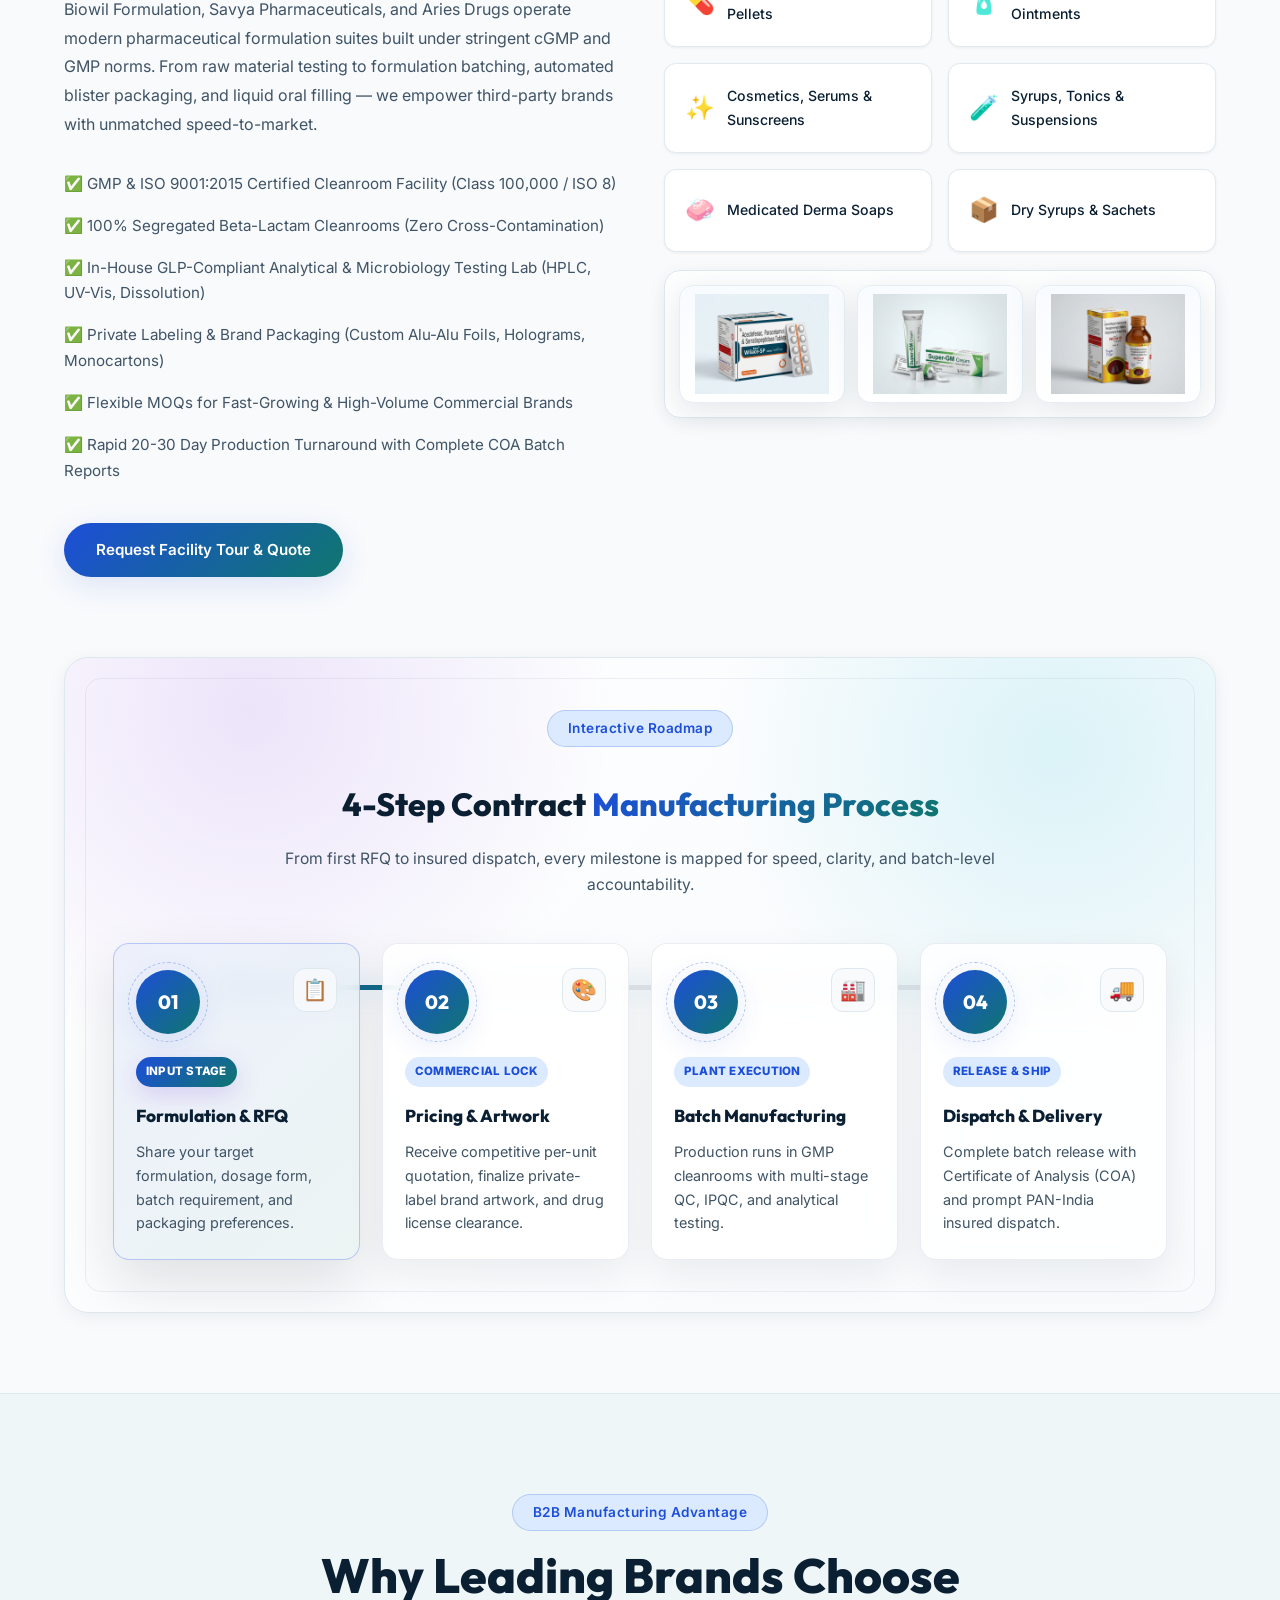
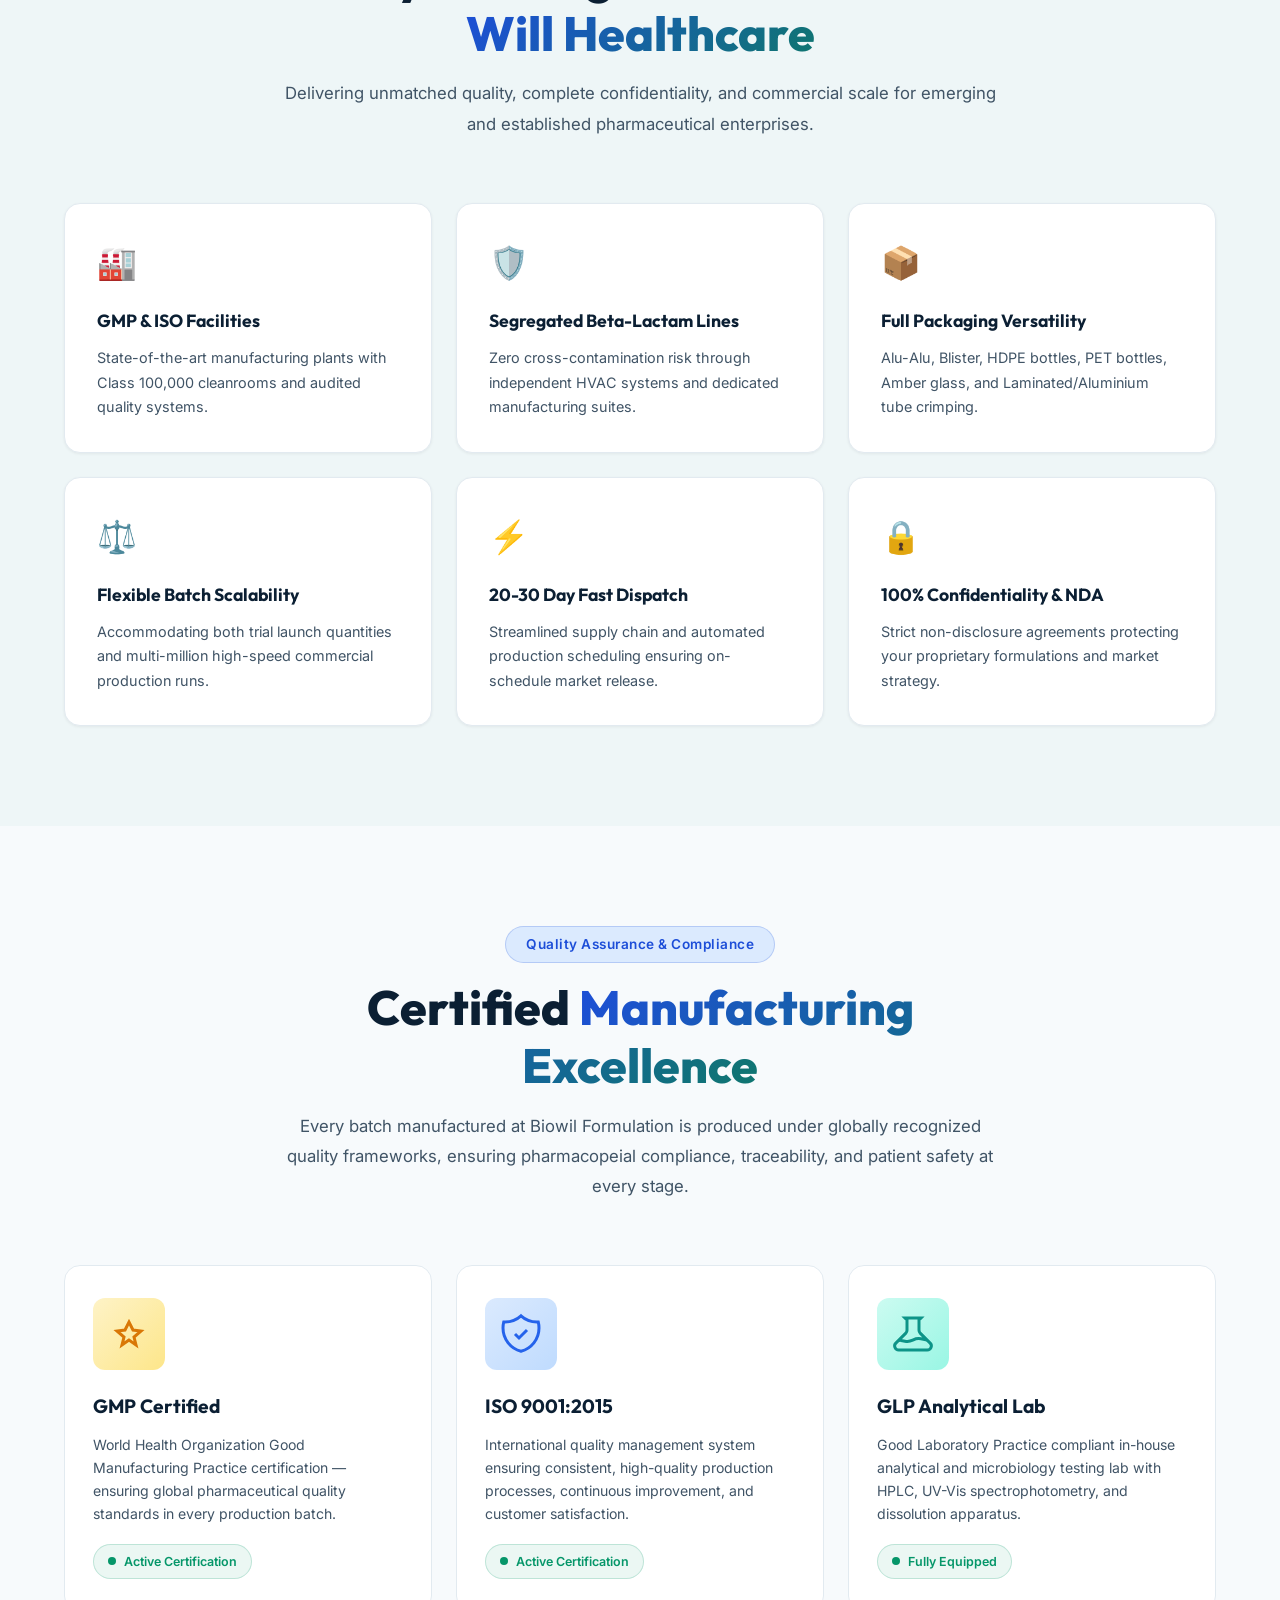
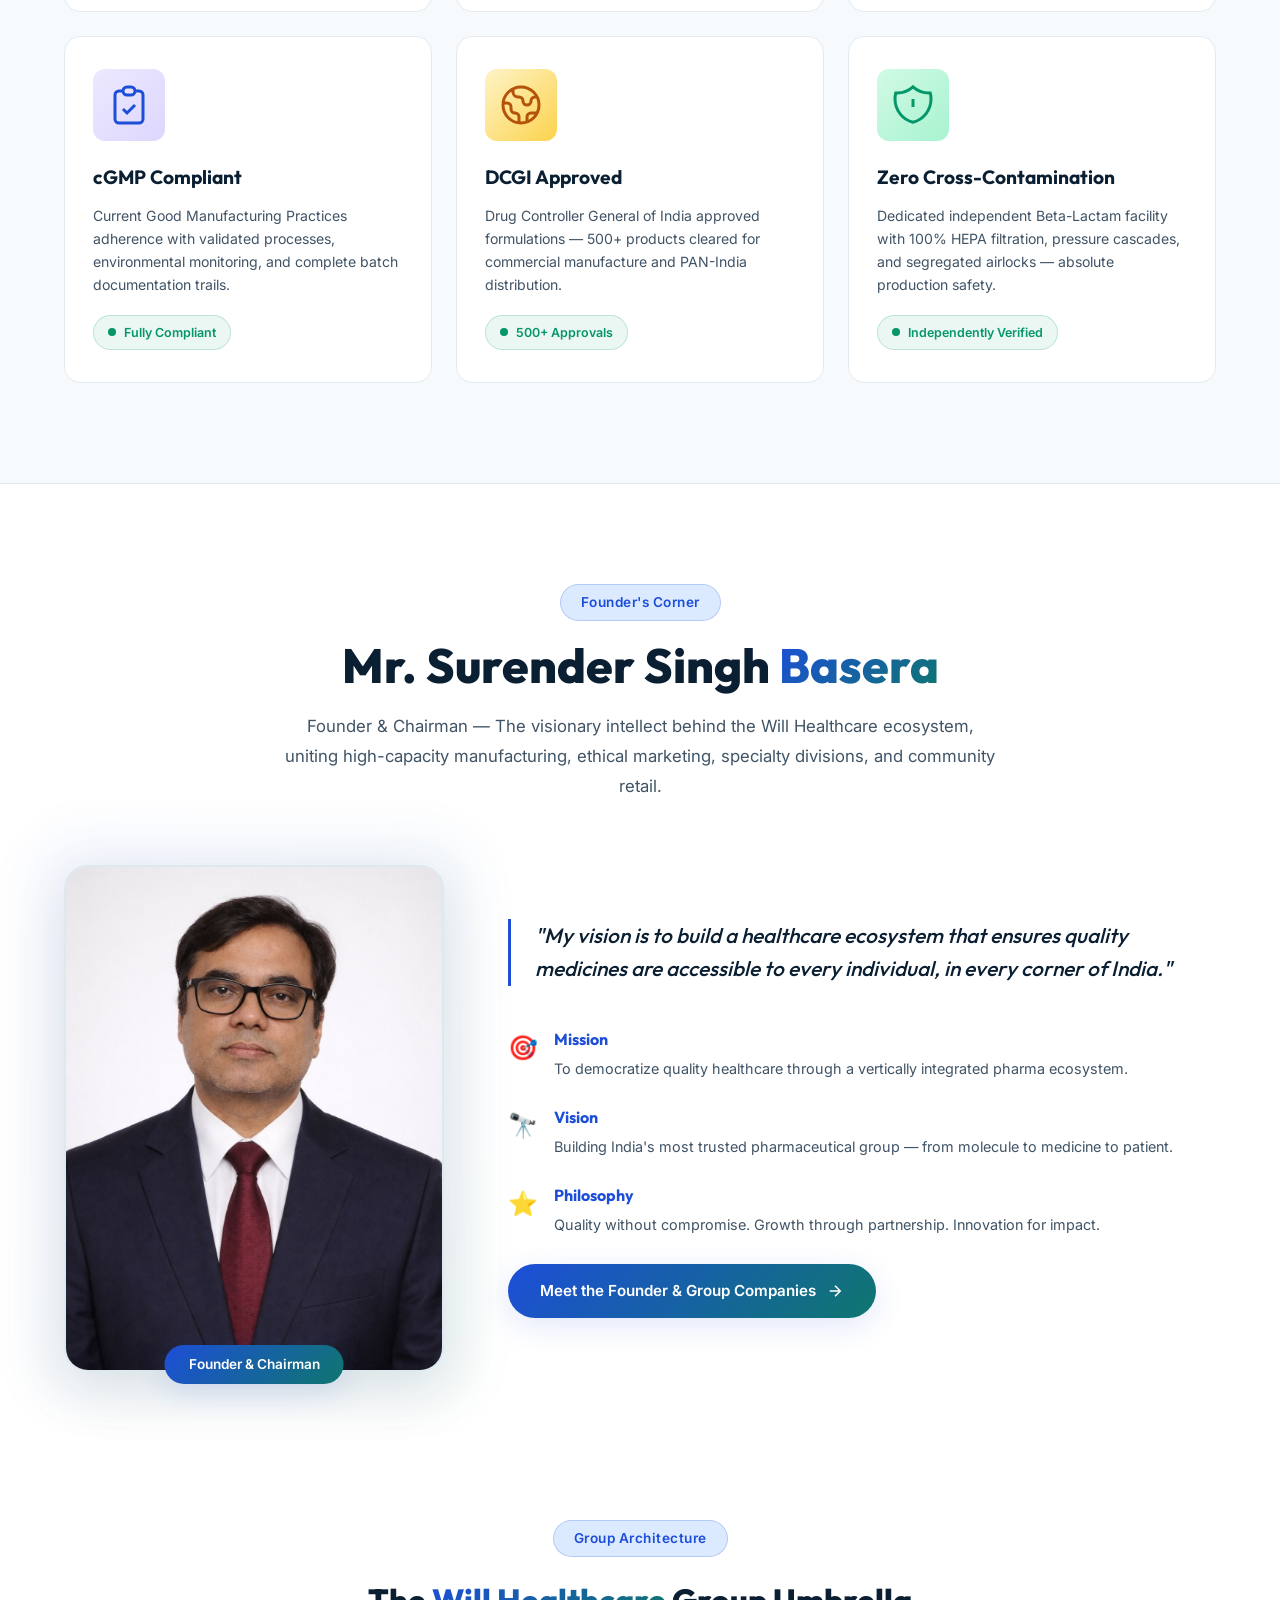
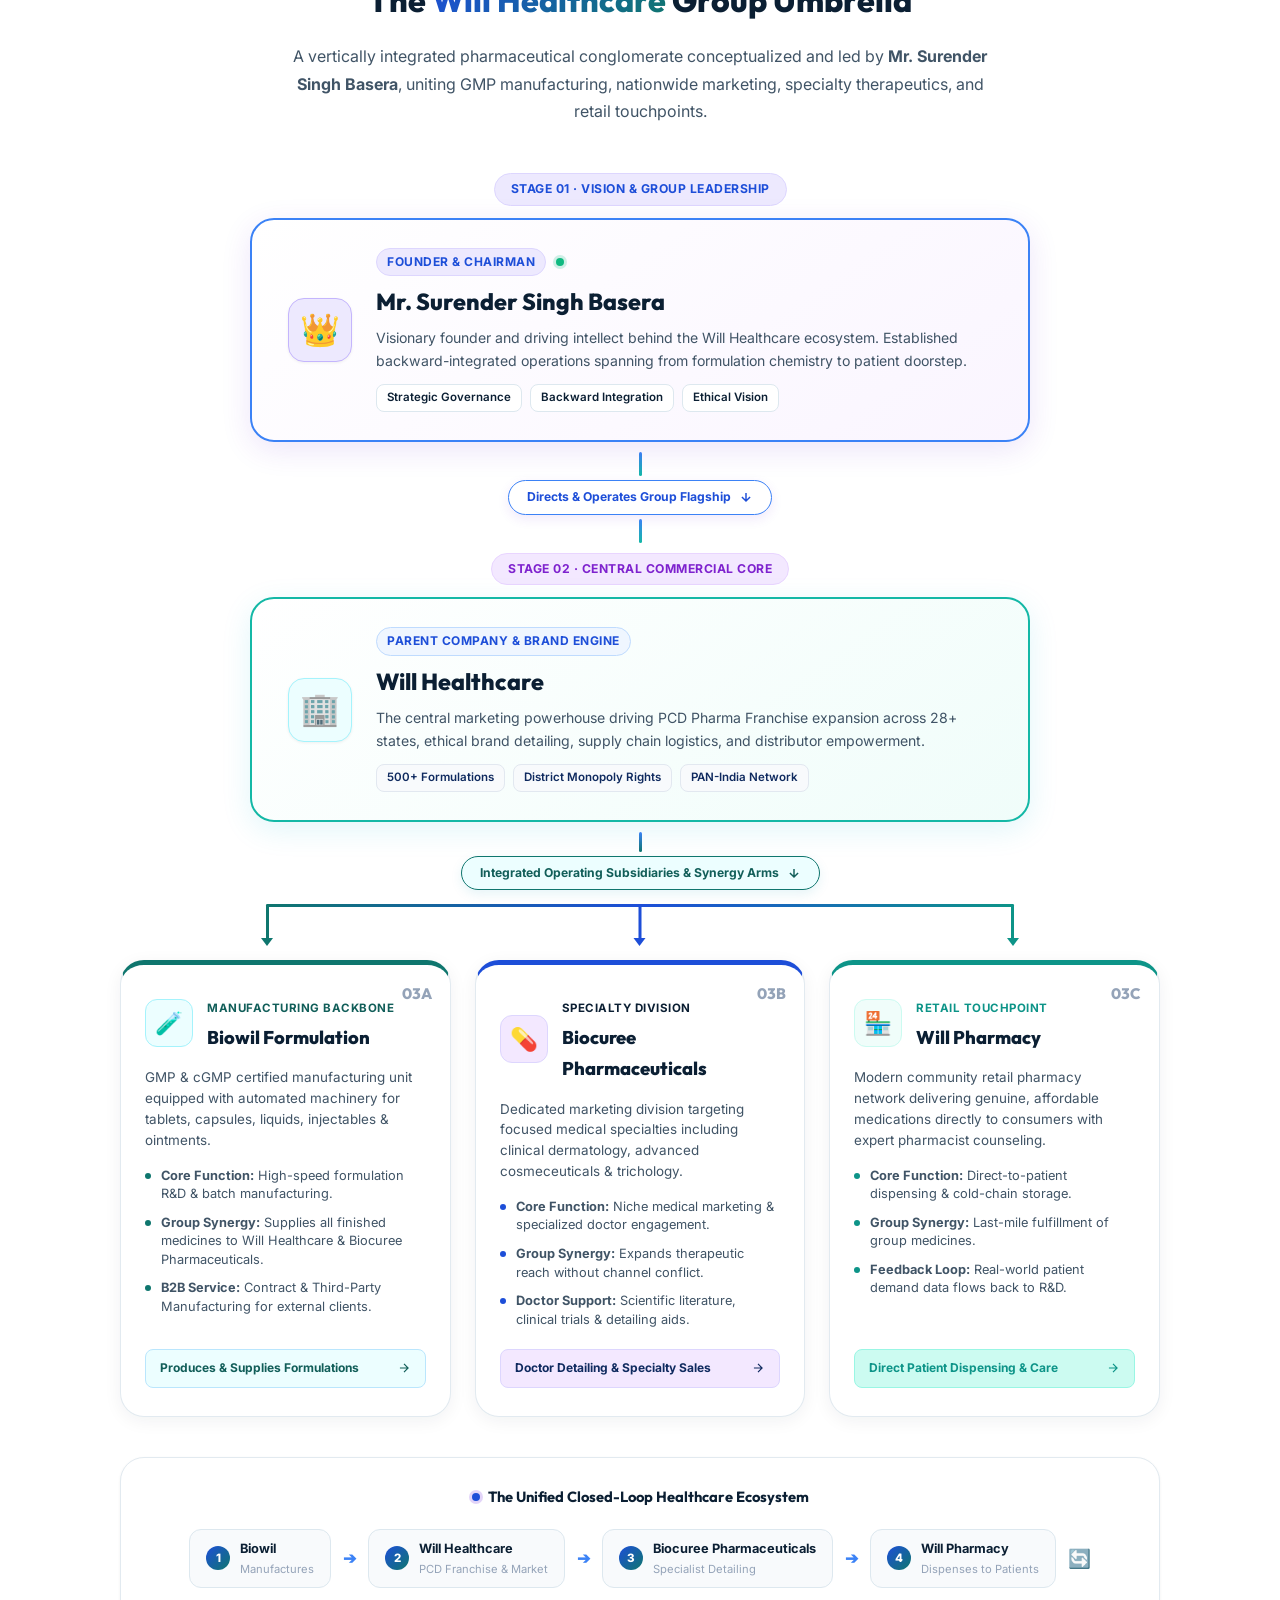
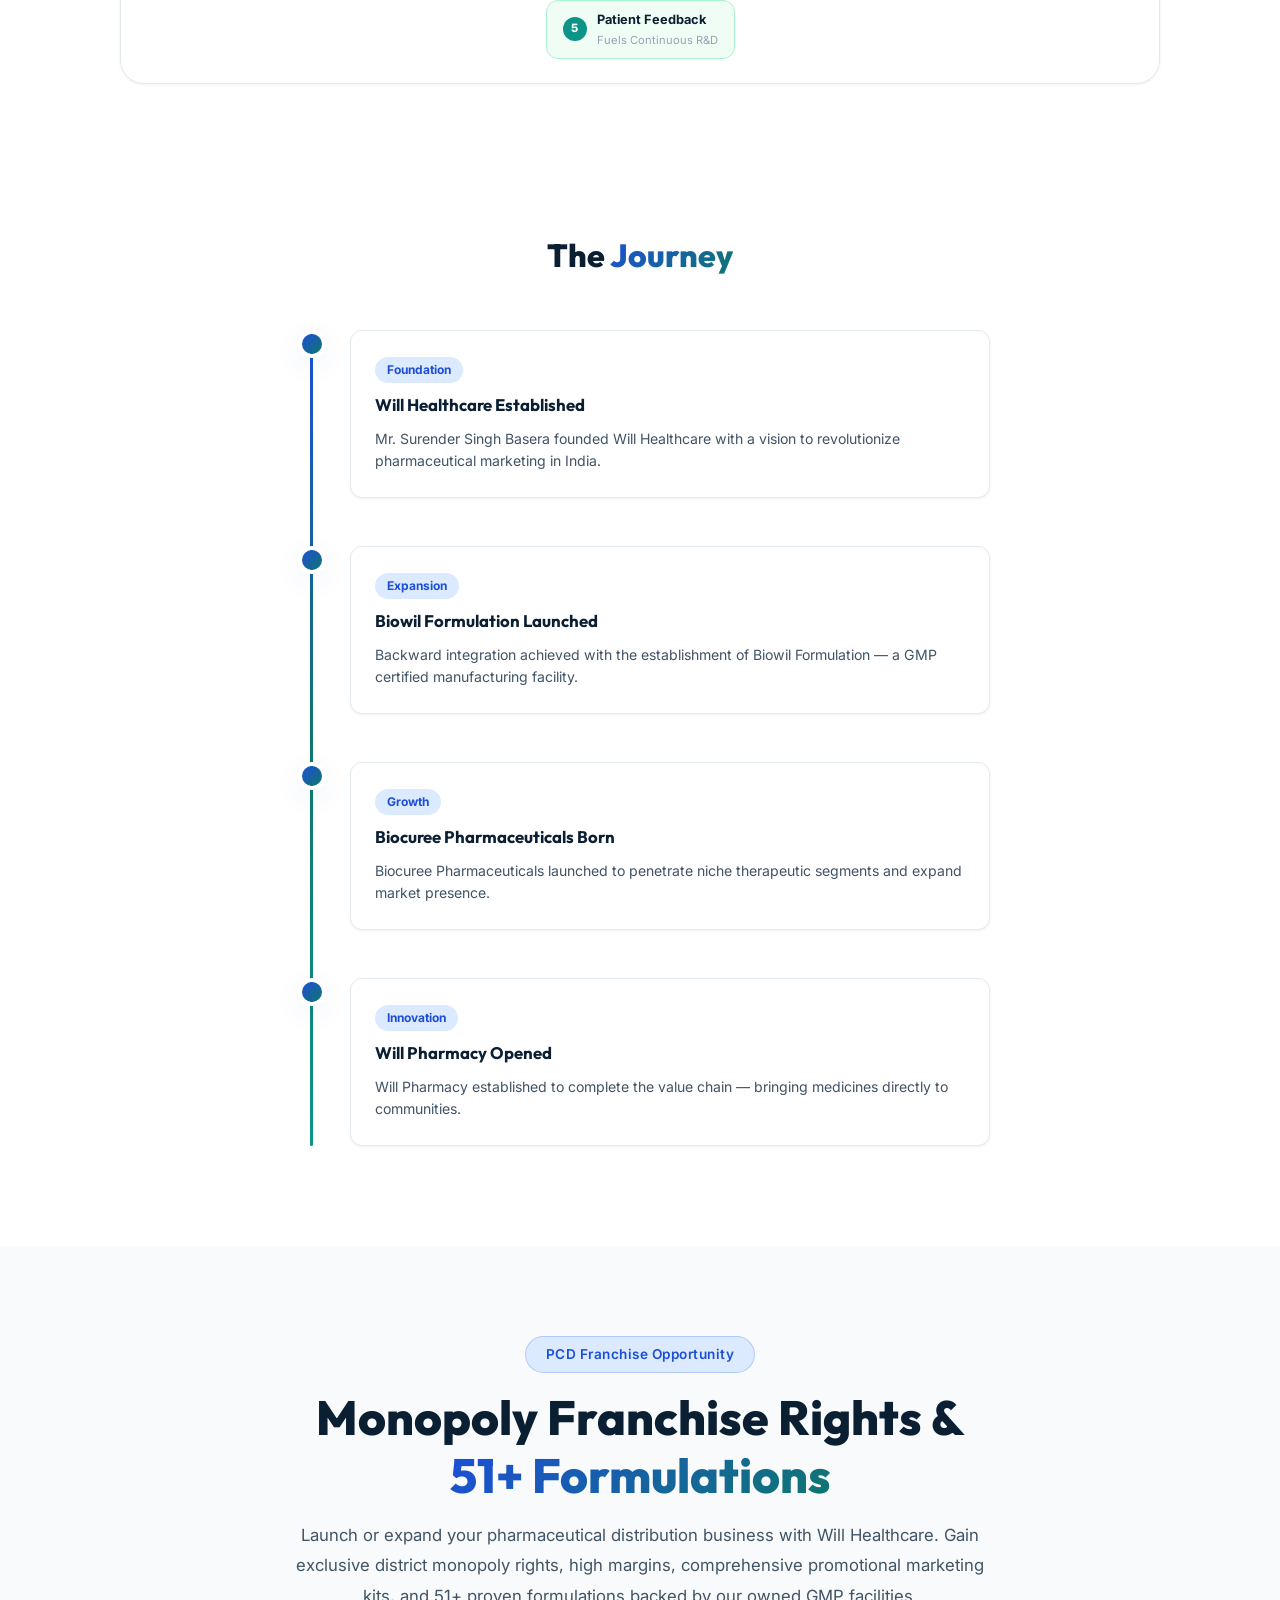
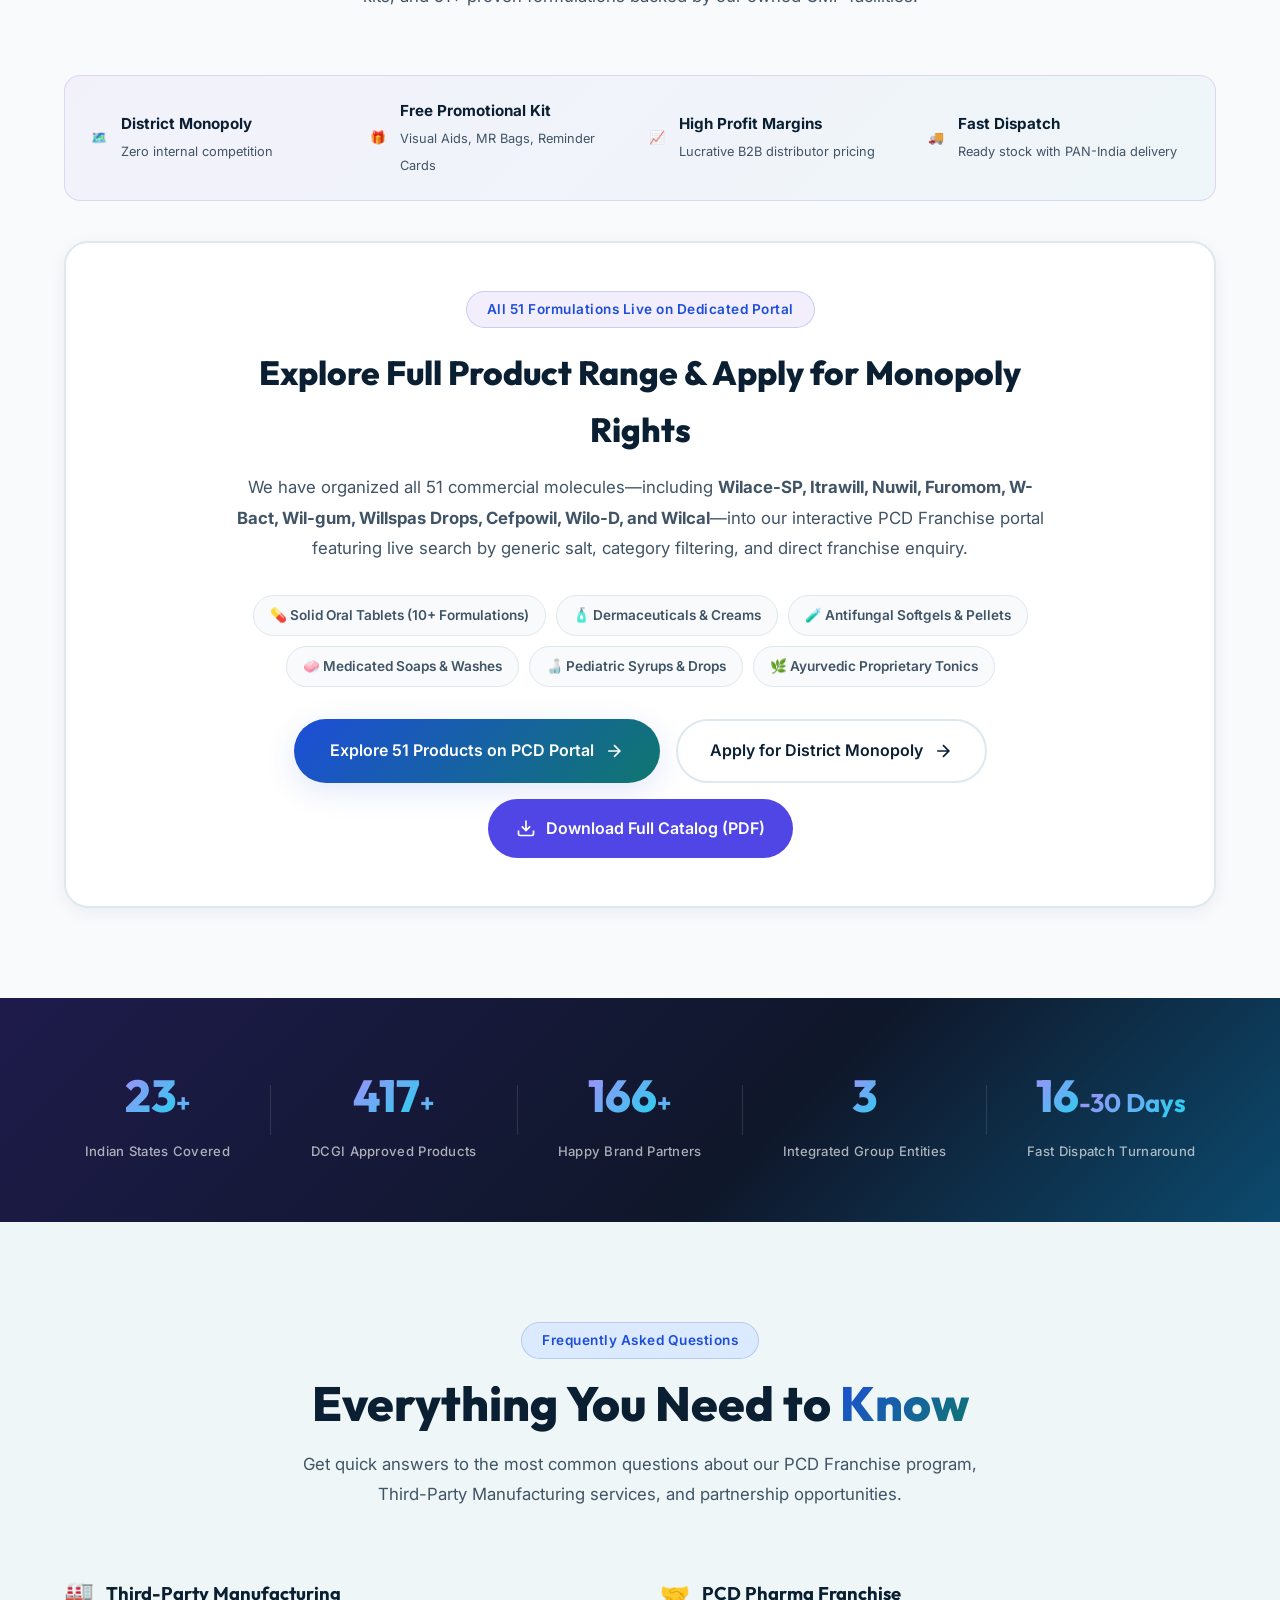
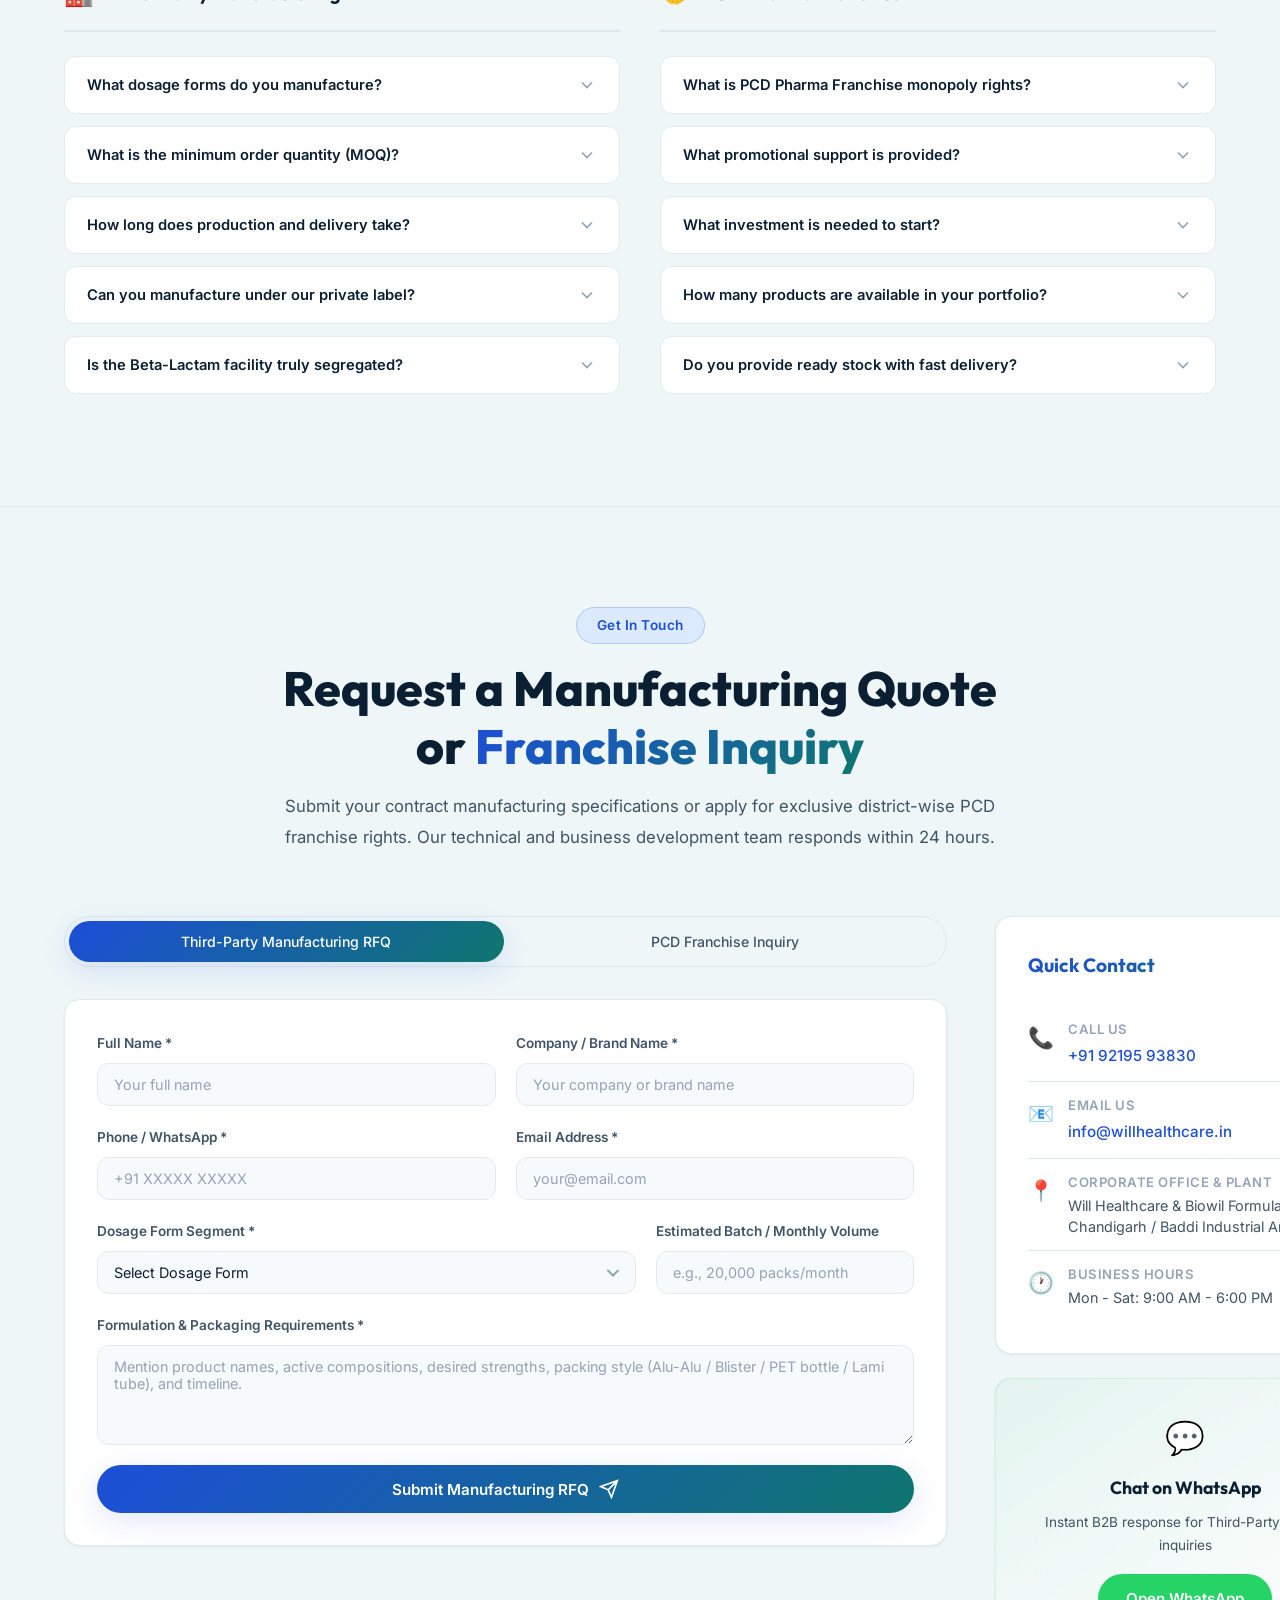
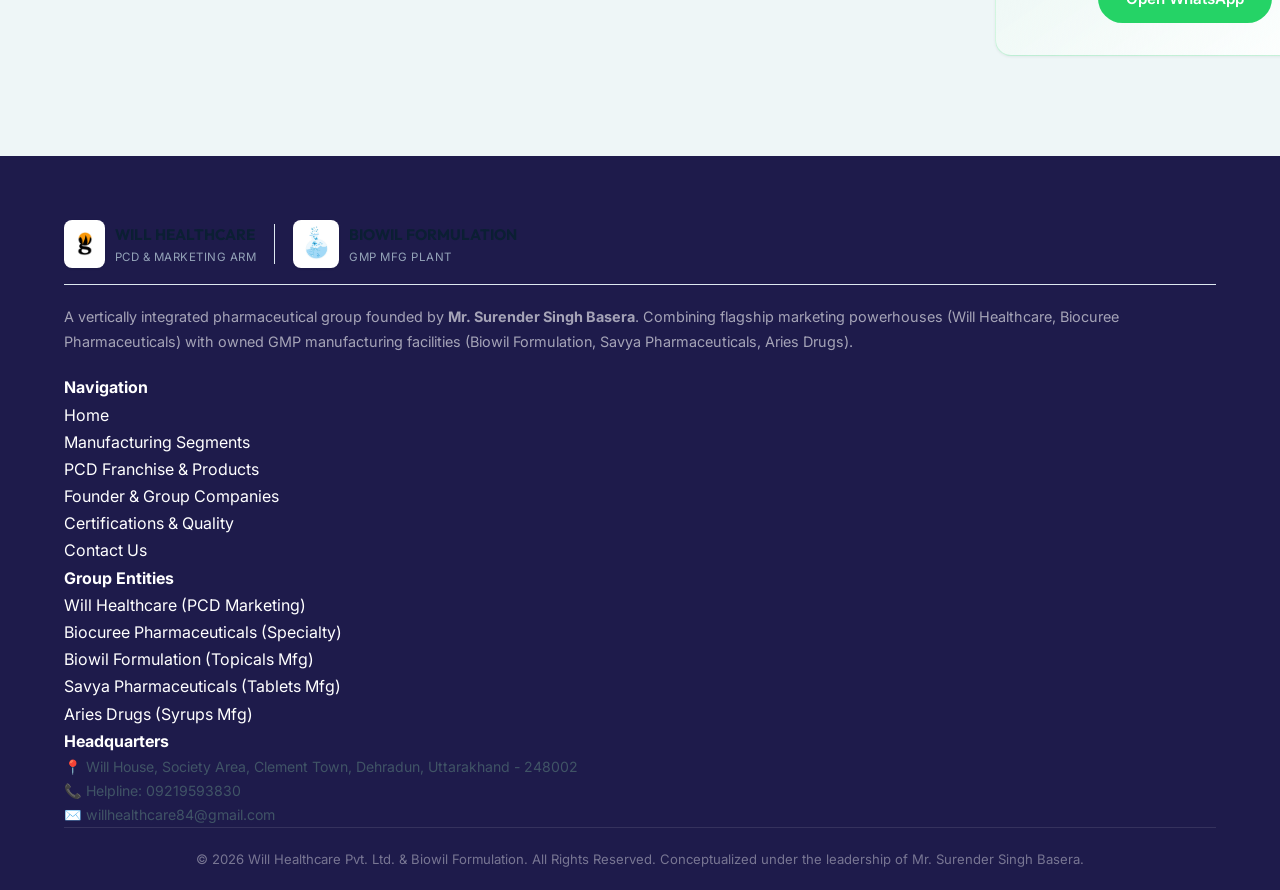
==== commit a3293307: "Fix pharmaceutical company names" ====
--- a/index.html
+++ b/index.html
@@ -143,17 +143,17 @@
                     </button>
                 </div>
 
-                <!-- SEGMENT 2: SAAVYA PHARMACEUTICALS -->
+                <!-- SEGMENT 2: SAVYA PHARMACEUTICALS -->
                 <div class="segment-card segment-card-featured" data-dosage="Tablets, Capsules & Softgels">
                     <div class="segment-card-badge badge-purple">Segregated Facilities</div>
                     <div class="segment-icon-wrap icon-purple">
                         <span class="seg-icon">💊</span>
                     </div>
                     <div class="segment-product-showcase">
-                        <img src="products/mockup_wilace_sp.jpg" alt="Wilace-SP tablet product manufactured by Saavya Pharmaceuticals" loading="lazy">
-                        <img src="products/product_14.jpeg" alt="Capsule product manufactured by Saavya Pharmaceuticals" loading="lazy">
-                    </div>
-                    <h3 class="segment-title">Saavya Pharmaceuticals</h3>
+                        <img src="products/mockup_wilace_sp.jpg" alt="Wilace-SP tablet product manufactured by Savya Pharmaceuticals" loading="lazy">
+                        <img src="products/product_14.jpeg" alt="Capsule product manufactured by Savya Pharmaceuticals" loading="lazy">
+                    </div>
+                    <h3 class="segment-title">Savya Pharmaceuticals</h3>
                     <p class="segment-lead">Dedicated manufacturing for tablets, capsules, and softgels across <strong>Beta-Lactam</strong> and <strong>Non-Beta-Lactam</strong> requirements.</p>
 
                     <div class="segment-formats">
@@ -199,22 +199,22 @@
                     </div>
 
                     <button type="button" class="btn-segment-quote" data-target-dosage="Tablets, Capsules & Softgels (Beta & Non-Beta)">
-                        <span>Get Saavya Mfg Quote</span>
+                        <span>Get Savya Mfg Quote</span>
                         <svg width="16" height="16" viewBox="0 0 24 24" fill="none" stroke="currentColor" stroke-width="2"><path d="M5 12h14M12 5l7 7-7 7"/></svg>
                     </button>
                 </div>
 
-                <!-- SEGMENT 3: ARIES LIFESCIENCES -->
+                <!-- SEGMENT 3: ARIES DRUGS -->
                 <div class="segment-card" data-dosage="Liquid Orals & Syrups">
                     <div class="segment-card-badge badge-amber">Liquid Orals &amp; Syrups</div>
                     <div class="segment-icon-wrap icon-amber">
                         <span class="seg-icon">🧪</span>
                     </div>
                     <div class="segment-product-showcase">
-                        <img src="products/mockup_wilcof_d.jpg" alt="Wilcof-D syrup product manufactured by Aries Lifesciences" loading="lazy">
-                        <img src="products/mockup_prewil_syrup.jpg" alt="Prewil nutritional tonic product manufactured by Aries Lifesciences" loading="lazy">
-                    </div>
-                    <h3 class="segment-title">Aries Lifesciences</h3>
+                        <img src="products/mockup_wilcof_d.jpg" alt="Wilcof-D syrup product manufactured by Aries Drugs" loading="lazy">
+                        <img src="products/mockup_prewil_syrup.jpg" alt="Prewil nutritional tonic product manufactured by Aries Drugs" loading="lazy">
+                    </div>
+                    <h3 class="segment-title">Aries Drugs</h3>
                     <p class="segment-lead">High-capacity automated liquid manufacturing lines for pediatric suspensions, digestive tonics, and cough elixirs.</p>
 
                     <div class="segment-formats">
@@ -269,20 +269,20 @@
                         <div class="mfg-biowil-badge badge-solid-orals">
                             <span class="mfg-biowil-icon">💊</span>
                             <div>
-                                <strong>Saavya Pharmaceuticals</strong>
+                                <strong>Savya Pharmaceuticals</strong>
                                 <span>Tablets, Capsules &amp; Softgels</span>
                             </div>
                         </div>
                         <div class="mfg-biowil-badge badge-liquid-orals">
                             <span class="mfg-biowil-icon">🧪</span>
                             <div>
-                                <strong>Aries Lifesciences</strong>
+                                <strong>Aries Drugs</strong>
                                 <span>Liquids, Syrups &amp; Suspensions</span>
                             </div>
                         </div>
                     </div>
                     <h3>Engineered for Precision, Scale &amp; <span class="gradient-text">Commercial Reliability</span></h3>
-                    <p>Biowil Formulation, Saavya Pharmaceuticals, and Aries Lifesciences operate modern pharmaceutical formulation suites built under stringent cGMP and GMP norms. From raw material testing to formulation batching, automated blister packaging, and liquid oral filling — we empower third-party brands with unmatched speed-to-market.</p>
+                    <p>Biowil Formulation, Savya Pharmaceuticals, and Aries Drugs operate modern pharmaceutical formulation suites built under stringent cGMP and GMP norms. From raw material testing to formulation batching, automated blister packaging, and liquid oral filling — we empower third-party brands with unmatched speed-to-market.</p>
                     <ul class="mfg-checklist">
                         <li>✅ GMP &amp; ISO 9001:2015 Certified Cleanroom Facility (Class 100,000 / ISO 8)</li>
                         <li>✅ 100% Segregated Beta-Lactam Cleanrooms (Zero Cross-Contamination)</li>
@@ -660,7 +660,7 @@
                                 </div>
                                 <div class="pillar-bullet">
                                     <span class="bullet-dot dot-cyan"></span>
-                                    <span><strong>Group Synergy:</strong> Supplies all finished medicines to Will Healthcare & Biocure.</span>
+                                    <span><strong>Group Synergy:</strong> Supplies all finished medicines to Will Healthcare & Biocuree Pharmaceuticals.</span>
                                 </div>
                                 <div class="pillar-bullet">
                                     <span class="bullet-dot dot-cyan"></span>
@@ -680,7 +680,7 @@
                                 <div class="pillar-icon-box icon-violet">💊</div>
                                 <div>
                                     <span class="pillar-tag tag-violet">Specialty Division</span>
-                                    <h4 class="pillar-title">Biocure Healthcare</h4>
+                                    <h4 class="pillar-title">Biocuree Pharmaceuticals</h4>
                                 </div>
                             </div>
                             <p class="pillar-desc">Dedicated marketing division targeting focused medical specialties including clinical dermatology, advanced cosmeceuticals & trichology.</p>
@@ -762,7 +762,7 @@
                             <div class="synergy-step">
                                 <span class="syn-num">3</span>
                                 <div class="syn-text">
-                                    <strong>Biocure</strong>
+                                    <strong>Biocuree Pharmaceuticals</strong>
                                     <span>Specialist Detailing</span>
                                 </div>
                             </div>
@@ -813,8 +813,8 @@
                         <div class="timeline-dot"></div>
                         <div class="timeline-content">
                             <span class="timeline-year">Growth</span>
-                            <h4>Biocure Healthcare Born</h4>
-                            <p>Biocure Healthcare launched to penetrate niche therapeutic segments and expand market presence.</p>
+                            <h4>Biocuree Pharmaceuticals Born</h4>
+                            <p>Biocuree Pharmaceuticals launched to penetrate niche therapeutic segments and expand market presence.</p>
                         </div>
                     </div>
                     <div class="timeline-item">
@@ -1278,7 +1278,7 @@
                     </div>
 
                     <p class="footer-desc">
-                        A vertically integrated pharmaceutical group founded by <strong>Mr. Surender Singh Basera</strong>. Combining flagship marketing powerhouses (Will Healthcare, Biocuree Pharmaceuticals) with owned GMP manufacturing facilities (Biowil Formulation, Saavya Pharmaceuticals, Aries Drugs).
+                        A vertically integrated pharmaceutical group founded by <strong>Mr. Surender Singh Basera</strong>. Combining flagship marketing powerhouses (Will Healthcare, Biocuree Pharmaceuticals) with owned GMP manufacturing facilities (Biowil Formulation, Savya Pharmaceuticals, Aries Drugs).
                     </p>
                 </div>
 
@@ -1300,7 +1300,7 @@
                         <li><a href="founder.html#ecosystem">Will Healthcare (PCD Marketing)</a></li>
                         <li><a href="founder.html#ecosystem">Biocuree Pharmaceuticals (Specialty)</a></li>
                         <li><a href="founder.html#ecosystem">Biowil Formulation (Topicals Mfg)</a></li>
-                        <li><a href="founder.html#ecosystem">Saavya Pharmaceuticals (Tablets Mfg)</a></li>
+                        <li><a href="founder.html#ecosystem">Savya Pharmaceuticals (Tablets Mfg)</a></li>
                         <li><a href="founder.html#ecosystem">Aries Drugs (Syrups Mfg)</a></li>
                     </ul>
                 </div>
--- a/style.css
+++ b/style.css
@@ -83,6 +83,9 @@
 html {
     scroll-behavior: smooth;
     scroll-padding-top: 80px;
+    width: 100%;
+    max-width: 100%;
+    overflow-x: hidden;
 }
 
 body {
@@ -92,6 +95,8 @@
     line-height: 1.7;
     overflow-x: hidden;
     -webkit-font-smoothing: antialiased;
+    width: 100%;
+    max-width: 100%;
 }
 
 a {
@@ -110,6 +115,7 @@
 }
 
 .container {
+    width: 100%;
     max-width: var(--container-width);
     margin: 0 auto;
     padding: 0 24px;
@@ -2966,6 +2972,36 @@
 @media (max-width: 960px) {
     :root { --section-padding: 64px 0; }
 
+    *, *::before, *::after {
+        min-width: 0;
+    }
+
+    html,
+    body {
+        width: 100%;
+        max-width: 100%;
+        overflow-x: hidden;
+    }
+
+    section,
+    header,
+    footer,
+    .navbar,
+    .container,
+    .nav-container,
+    .hero-content,
+    .umbrella-flow-container,
+    .mfg-hero,
+    .companies-grid-enhanced {
+        max-width: 100%;
+    }
+
+    .container,
+    .nav-container {
+        padding-left: 16px;
+        padding-right: 16px;
+    }
+
     .nav-links {
         position: fixed;
         top: 0;
@@ -3020,6 +3056,20 @@
         align-items: flex-start;
         padding: 22px 20px;
         gap: 16px;
+        width: 100%;
+        max-width: 100%;
+    }
+    .flow-stage,
+    .flow-card-content,
+    .flow-pillar-card,
+    .flow-synergy-ribbon,
+    .umbrella-matrix-wrapper {
+        width: 100%;
+        max-width: 100%;
+    }
+    .flow-card-meta,
+    .flow-card-tags {
+        flex-wrap: wrap;
     }
     .flow-card-icon-wrap {
         width: 52px;
@@ -3066,7 +3116,31 @@
     .product-tabs { gap: 6px; }
     .product-tab { padding: 6px 14px; font-size: 0.78rem; }
 
+    .mfg-hero {
+        grid-template-columns: 1fr;
+        gap: 28px;
+        margin-bottom: 48px;
+        align-items: stretch;
+    }
+    .mfg-hero-content,
+    .mfg-hero-visual {
+        width: 100%;
+        max-width: 100%;
+    }
+    .mfg-plant-badges {
+        display: grid;
+        grid-template-columns: 1fr;
+        gap: 10px;
+    }
+    .mfg-biowil-badge {
+        width: 100%;
+        align-items: center;
+    }
     .mfg-dosage-grid { grid-template-columns: 1fr; }
+    .mfg-dosage-card {
+        width: 100%;
+        padding: 16px;
+    }
     .matrix-title { font-size: 1.45rem; }
     .umbrella-table th, .umbrella-table td { padding: 14px 12px; font-size: 0.82rem; }
     .process-roadmap {
@@ -3128,12 +3202,53 @@
 }
 
 @media (max-width: 480px) {
+    .container,
+    .nav-container {
+        padding-left: 14px;
+        padding-right: 14px;
+    }
+
+    .section-header {
+        margin-bottom: 36px;
+    }
+
     .hero-title { font-size: 2rem; }
     .hero-stats { flex-direction: column; gap: 16px; }
     .section-title { font-size: 1.6rem; }
     .flow-node-name { font-size: 0.95rem; }
     .eco-card { padding: 24px 20px; }
     .umbrella-matrix-wrapper { margin-top: 40px; margin-bottom: 40px; }
+    .umbrella-section {
+        margin-top: 56px;
+    }
+    .umbrella-title {
+        font-size: 1.6rem;
+        line-height: 1.22;
+    }
+    .umbrella-desc {
+        font-size: 0.9rem;
+    }
+    .flow-stage-pill {
+        max-width: 100%;
+        white-space: normal;
+        text-align: center;
+        line-height: 1.35;
+    }
+    .flow-card {
+        padding: 20px 16px;
+        border-radius: 20px;
+    }
+    .flow-card-title {
+        font-size: 1.1rem;
+        line-height: 1.25;
+    }
+    .flow-card-text {
+        font-size: 0.84rem;
+    }
+    .flow-pillar-card {
+        padding: 22px 18px;
+        border-radius: 20px;
+    }
     .segment-card { padding: 24px 20px; }
     .segment-title { font-size: 1.35rem; }
     .mfg-process { padding: 34px 16px; }
@@ -4198,15 +4313,15 @@
 
 /* ============ FOUNDER PAGE SPECIFIC ============ */
 .founder-profile-hero {
-    display: grid;
-    grid-template-columns: 400px 1fr;
-    gap: 60px;
-    align-items: center;
+    display: block;
     padding: 60px 0 80px;
 }
 
 .founder-portrait-container {
     position: relative;
+    width: 100%;
+    min-height: 100%;
+    display: flex;
 }
 
 .founder-portrait-glow {
@@ -4222,9 +4337,11 @@
     position: relative;
     z-index: 2;
     width: 100%;
-    aspect-ratio: 3/4;
+    min-height: 620px;
+    height: 100%;
+    aspect-ratio: 4/5;
     object-fit: cover;
-    object-position: center 15%;
+    object-position: center 12%;
     border-radius: 24px;
     border: 3px solid #FFFFFF;
     box-shadow: 0 20px 50px rgba(0,0,0,0.15);
@@ -4247,11 +4364,65 @@
 }
 
 .founder-bio-card {
-    background: var(--bg-white);
+    position: relative;
+    min-height: 720px;
+    display: flex;
+    flex-direction: column;
+    justify-content: center;
+    width: min(1180px, 100%);
+    margin: 0 auto;
+    padding: clamp(44px, 5vw, 70px) clamp(28px, 5vw, 72px) clamp(44px, 5vw, 70px) min(50%, 590px);
+    background:
+        linear-gradient(90deg, rgba(255,255,255,0) 0%, rgba(255,255,255,0.22) 34%, rgba(255,255,255,0.95) 49%, #FFFFFF 100%),
+        var(--bg-white);
     border: 1px solid var(--border-light);
-    border-radius: var(--radius-xl);
-    padding: 44px;
-    box-shadow: var(--shadow-card);
+    border-radius: 34px;
+    box-shadow: 0 26px 80px rgba(11,31,51,0.13);
+    overflow: hidden;
+    isolation: isolate;
+}
+
+.founder-bg-portrait {
+    position: absolute;
+    inset: 0;
+    width: 58%;
+    background:
+        linear-gradient(90deg, rgba(11,31,51,0.06), rgba(11,31,51,0.02)),
+        url("surender singh basera.jpeg") center 12% / cover no-repeat;
+    z-index: 0;
+}
+
+.founder-bio-card::before {
+    content: '';
+    position: absolute;
+    inset: 0;
+    background:
+        radial-gradient(circle at 18% 18%, rgba(29,78,216,0.18), transparent 30%),
+        radial-gradient(circle at 78% 78%, rgba(15,118,110,0.12), transparent 35%);
+    z-index: 1;
+    pointer-events: none;
+}
+
+.founder-bio-card::after {
+    content: 'Founder & Group Chairman';
+    position: absolute;
+    left: clamp(22px, 4vw, 54px);
+    bottom: clamp(22px, 4vw, 48px);
+    z-index: 2;
+    padding: 10px 20px;
+    border-radius: var(--radius-full);
+    background: rgba(255,255,255,0.88);
+    border: 1px solid rgba(255,255,255,0.72);
+    color: var(--purple-dark);
+    font-size: 0.86rem;
+    font-weight: 800;
+    box-shadow: 0 16px 36px rgba(11,31,51,0.16);
+    pointer-events: none;
+}
+
+.founder-bio-card > :not(.founder-bg-portrait) {
+    position: relative;
+    z-index: 3;
 }
 
 .founder-bio-tag {
@@ -4281,6 +4452,49 @@
     margin-bottom: 24px;
 }
 
+.founder-profile-snapshot {
+    display: grid;
+    grid-template-columns: repeat(3, 1fr);
+    gap: 12px;
+    margin-bottom: 24px;
+}
+
+.snapshot-card {
+    padding: 14px 12px;
+    border-radius: var(--radius-md);
+    background: linear-gradient(180deg, #F8FBFF, #FFFFFF);
+    border: 1px solid var(--border-light);
+    box-shadow: var(--shadow-sm);
+}
+
+.snapshot-card span,
+.credential-label {
+    display: block;
+    font-size: 0.7rem;
+    font-weight: 800;
+    letter-spacing: 0.05em;
+    text-transform: uppercase;
+    color: var(--cyan-dark);
+    margin-bottom: 4px;
+}
+
+.snapshot-card strong {
+    display: block;
+    font-family: var(--font-heading);
+    font-size: 1.2rem;
+    color: var(--text-primary);
+    line-height: 1.2;
+}
+
+.snapshot-card small,
+.credential-item small {
+    display: block;
+    color: var(--text-secondary);
+    font-size: 0.76rem;
+    line-height: 1.45;
+    margin-top: 3px;
+}
+
 .founder-bio-quote {
     font-family: var(--font-heading);
     font-size: 1.18rem;
@@ -4297,6 +4511,57 @@
     line-height: 1.85;
     color: var(--text-secondary);
     margin-bottom: 18px;
+}
+
+.founder-credential-panel {
+    display: grid;
+    grid-template-columns: repeat(2, minmax(0, 1fr));
+    gap: 12px;
+    padding: 16px;
+    margin: 22px 0 18px;
+    border-radius: var(--radius-lg);
+    background: rgba(236,253,245,0.65);
+    border: 1px solid rgba(15,118,110,0.16);
+}
+
+.credential-item {
+    padding: 12px;
+    border-radius: var(--radius-md);
+    background: rgba(255,255,255,0.82);
+    border: 1px solid rgba(221,232,239,0.9);
+}
+
+.credential-item strong {
+    display: block;
+    font-size: 0.92rem;
+    color: var(--text-primary);
+    line-height: 1.35;
+}
+
+.founder-web-links {
+    display: flex;
+    flex-wrap: wrap;
+    gap: 10px;
+    margin: 4px 0 24px;
+}
+
+.founder-web-links a {
+    display: inline-flex;
+    align-items: center;
+    padding: 7px 12px;
+    border-radius: var(--radius-full);
+    background: #FFFFFF;
+    border: 1px solid var(--border-light);
+    color: var(--purple);
+    font-size: 0.82rem;
+    font-weight: 700;
+    box-shadow: var(--shadow-sm);
+}
+
+.founder-web-links a:hover {
+    border-color: var(--border-hover);
+    color: var(--cyan-dark);
+    transform: translateY(-1px);
 }
 
 /* Strategic Architecture: Marketing Special vs Owned Mfg Backbone */
@@ -4992,14 +5257,29 @@
 /* Responsive adjustments */
 @media (max-width: 992px) {
     .founder-profile-hero {
-        grid-template-columns: 1fr;
-        gap: 40px;
-        text-align: center;
-    }
-    
-    .founder-portrait-container {
-        max-width: 340px;
-        margin: 0 auto;
+        padding: 36px 0 58px;
+    }
+
+    .founder-bio-card {
+        min-height: auto;
+        padding: 340px 34px 42px;
+        text-align: left;
+        background:
+            linear-gradient(180deg, rgba(255,255,255,0) 0%, rgba(255,255,255,0.12) 38%, rgba(255,255,255,0.98) 62%, #FFFFFF 100%),
+            var(--bg-white);
+    }
+
+    .founder-bg-portrait {
+        width: 100%;
+        height: 320px;
+        inset: 0 0 auto;
+        background-position: center 12%;
+    }
+
+    .founder-bio-card::after {
+        top: 254px;
+        bottom: auto;
+        left: 34px;
     }
 
     .pcd-form-grid {
@@ -5013,6 +5293,134 @@
 }
 
 @media (max-width: 640px) {
+    .founder-section {
+        padding: 22px 0 70px !important;
+    }
+
+    .page-hero {
+        padding: 110px 0 58px;
+        overflow: hidden;
+    }
+
+    .founder-page .page-hero {
+        padding: 132px 0 42px;
+    }
+
+    .founder-page .page-breadcrumb {
+        margin-bottom: 14px;
+        font-size: 0.76rem;
+    }
+
+    .founder-page .page-hero-title {
+        font-size: clamp(2rem, 9vw, 2.45rem);
+        line-height: 1.12;
+        margin-bottom: 14px;
+    }
+
+    .founder-page .page-hero-subtitle {
+        font-size: 1rem;
+        line-height: 1.72;
+        margin-bottom: 0;
+    }
+
+    .page-hero-content,
+    .founder-profile-hero,
+    .founder-story-content,
+    .companies-grid-enhanced,
+    .company-card-enhanced,
+    .strategic-callout-banner,
+    .pcd-form-grid,
+    .pcd-form-card {
+        width: 100%;
+        max-width: 100%;
+    }
+
+    .founder-profile-hero {
+        padding: 0 0 34px;
+    }
+
+    .founder-bio-card {
+        padding: 208px 18px 28px;
+        border-radius: 24px;
+        box-shadow: 0 18px 48px rgba(11, 31, 51, 0.12);
+        background:
+            linear-gradient(180deg, rgba(239,246,255,0.2) 0%, rgba(255,255,255,0.98) 52%, #FFFFFF 100%),
+            var(--bg-white);
+    }
+
+    .founder-bg-portrait {
+        height: 184px;
+        background:
+            linear-gradient(180deg, rgba(219,234,254,0.15), rgba(255,255,255,0.08)),
+            url("surender singh basera.jpeg") center top / auto 186px no-repeat;
+        border-bottom: 1px solid rgba(221, 232, 239, 0.9);
+    }
+
+    .founder-bio-card::after {
+        display: none;
+    }
+
+    .founder-bio-tag {
+        padding: 6px 12px;
+        font-size: 0.68rem;
+        letter-spacing: 0.04em;
+        margin-bottom: 12px;
+    }
+
+    .founder-bio-title {
+        font-size: clamp(1.72rem, 7vw, 2.05rem);
+        line-height: 1.12;
+        margin-bottom: 10px;
+    }
+
+    .founder-bio-role {
+        font-size: 0.96rem;
+        line-height: 1.55;
+        margin-bottom: 18px;
+    }
+
+    .founder-bio-quote {
+        font-size: 1rem;
+        line-height: 1.65;
+        padding-left: 14px;
+        margin-bottom: 18px;
+    }
+
+    .founder-bio-text {
+        font-size: 0.94rem;
+        line-height: 1.75;
+    }
+
+    .snapshot-card,
+    .credential-item {
+        padding: 12px;
+    }
+
+    .founder-profile-snapshot,
+    .founder-credential-panel {
+        grid-template-columns: 1fr;
+    }
+
+    .founder-web-links {
+        flex-direction: column;
+    }
+
+    .founder-web-links a {
+        justify-content: center;
+    }
+
+    .company-card-enhanced {
+        padding: 22px 18px;
+        border-radius: 20px;
+    }
+
+    .company-card-header,
+    .company-card-footer {
+        flex-direction: column;
+        align-items: flex-start;
+        gap: 14px;
+    }
+
     .pcd-form-row {
         grid-template-columns: 1fr;
     }
@@ -5028,4 +5436,91 @@
     }
 }
 
-
+@media (max-width: 420px) {
+    .founder-bio-card {
+        padding: 190px 16px 26px;
+        border-radius: 22px;
+    }
+
+    .founder-bg-portrait {
+        height: 168px;
+        background-size: auto 170px;
+    }
+
+    .founder-bio-title {
+        font-size: 1.62rem;
+    }
+
+    .founder-bio-role {
+        font-size: 0.92rem;
+    }
+
+    .founder-profile-snapshot,
+    .founder-credential-panel {
+        gap: 10px;
+    }
+}
+
+/* Final mobile overflow guard: keep every page inside the device viewport */
+@media (max-width: 768px) {
+    html,
+    body {
+        width: 100%;
+        max-width: 100%;
+        overflow-x: hidden;
+    }
+
+    .container,
+    .nav-container,
+    section,
+    .page-hero,
+    .hero,
+    .founder,
+    .umbrella-section,
+    .mfg-infra-section,
+    .mfg-segments-section,
+    .companies-ecosystem-section,
+    .contact {
+        width: 100%;
+        max-width: 100%;
+        overflow-x: hidden;
+    }
+
+    .mfg-hero,
+    .founder-profile,
+    .founder-profile-hero,
+    .contact-wrapper,
+    .form-row,
+    .pcd-form-grid,
+    .companies-grid-enhanced,
+    .footer-grid {
+        display: grid;
+        grid-template-columns: 1fr !important;
+        width: 100%;
+        max-width: 100%;
+    }
+
+    .mfg-hero-content,
+    .mfg-hero-visual,
+    .umbrella-flow-container,
+    .flow-stage,
+    .flow-card,
+    .flow-pillar-card,
+    .flow-synergy-ribbon,
+    .founder-info,
+    .founder-image-wrapper,
+    .founder-portrait-container,
+    .company-card-enhanced,
+    .contact-form,
+    .contact-sidebar {
+        width: 100%;
+        max-width: 100%;
+    }
+
+    .page-hero-glow,
+    .hero-glow {
+        max-width: 85vw;
+    }
+}
+
+
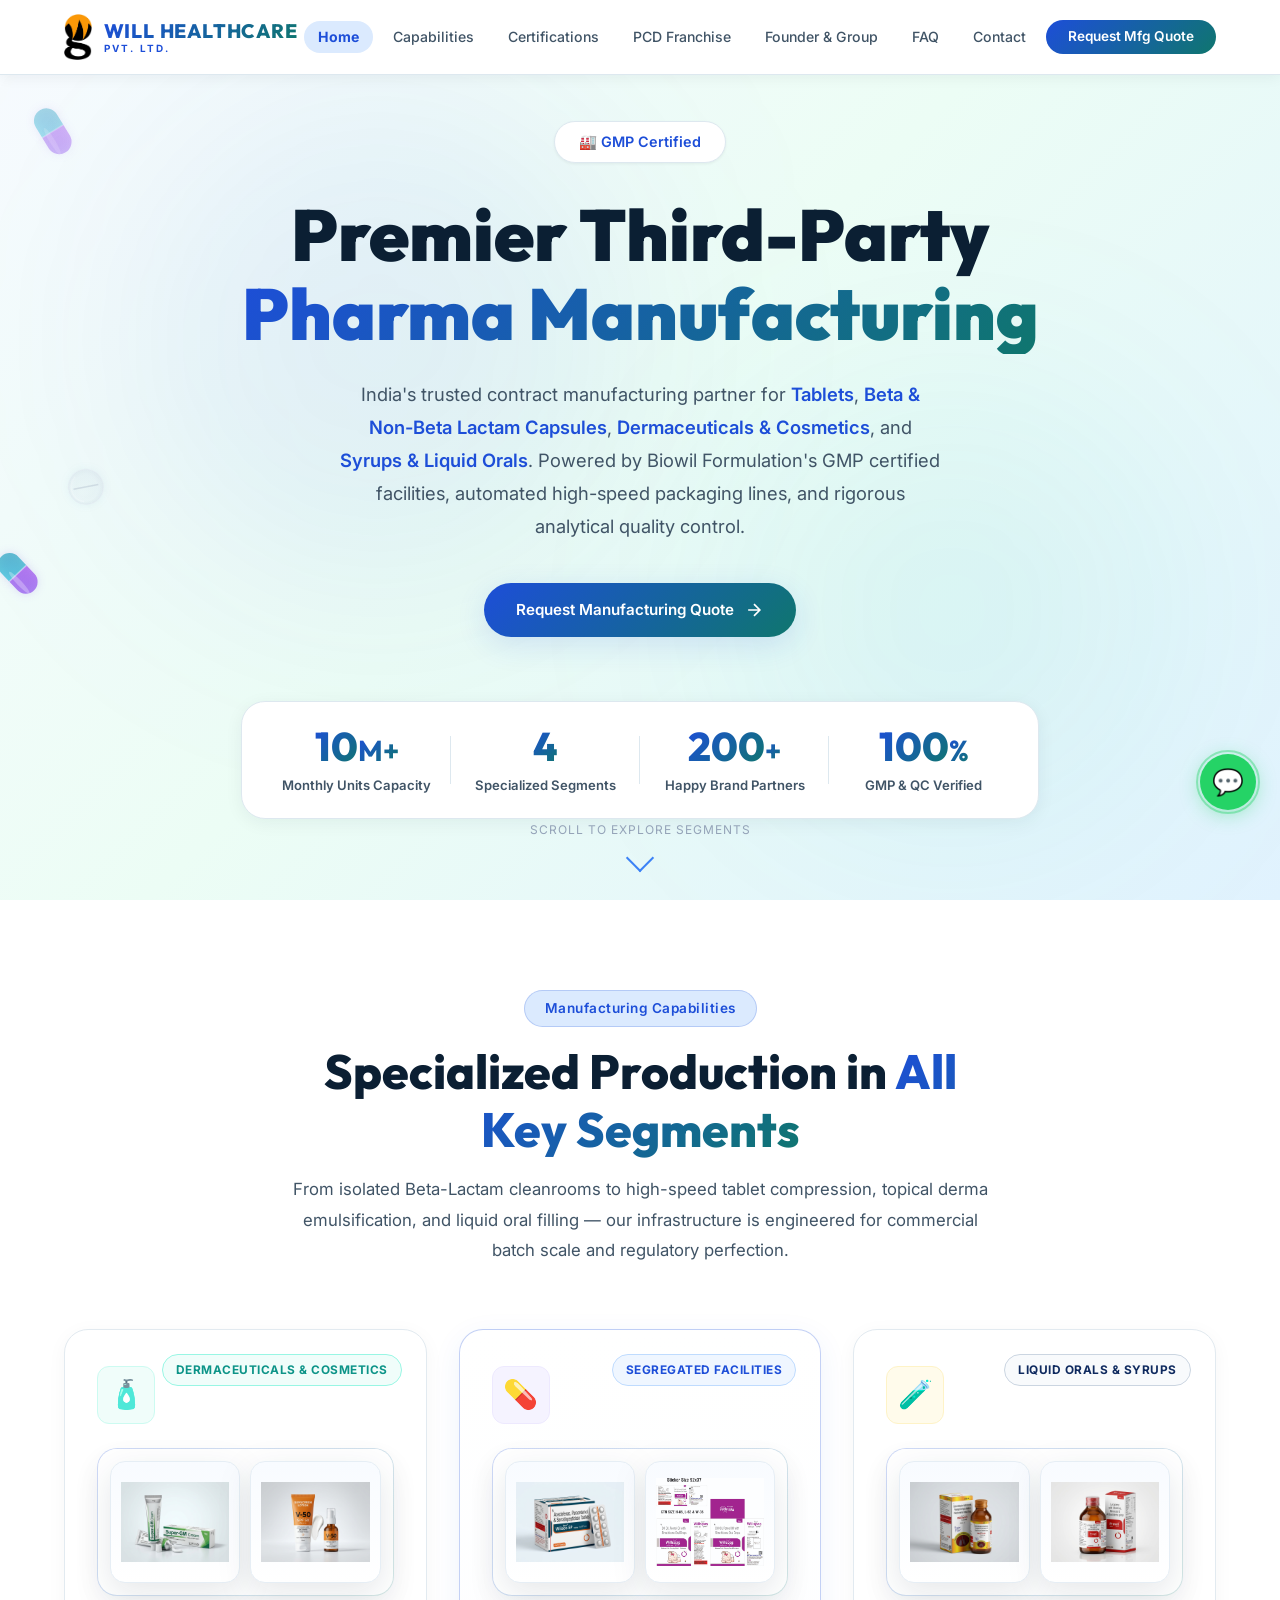
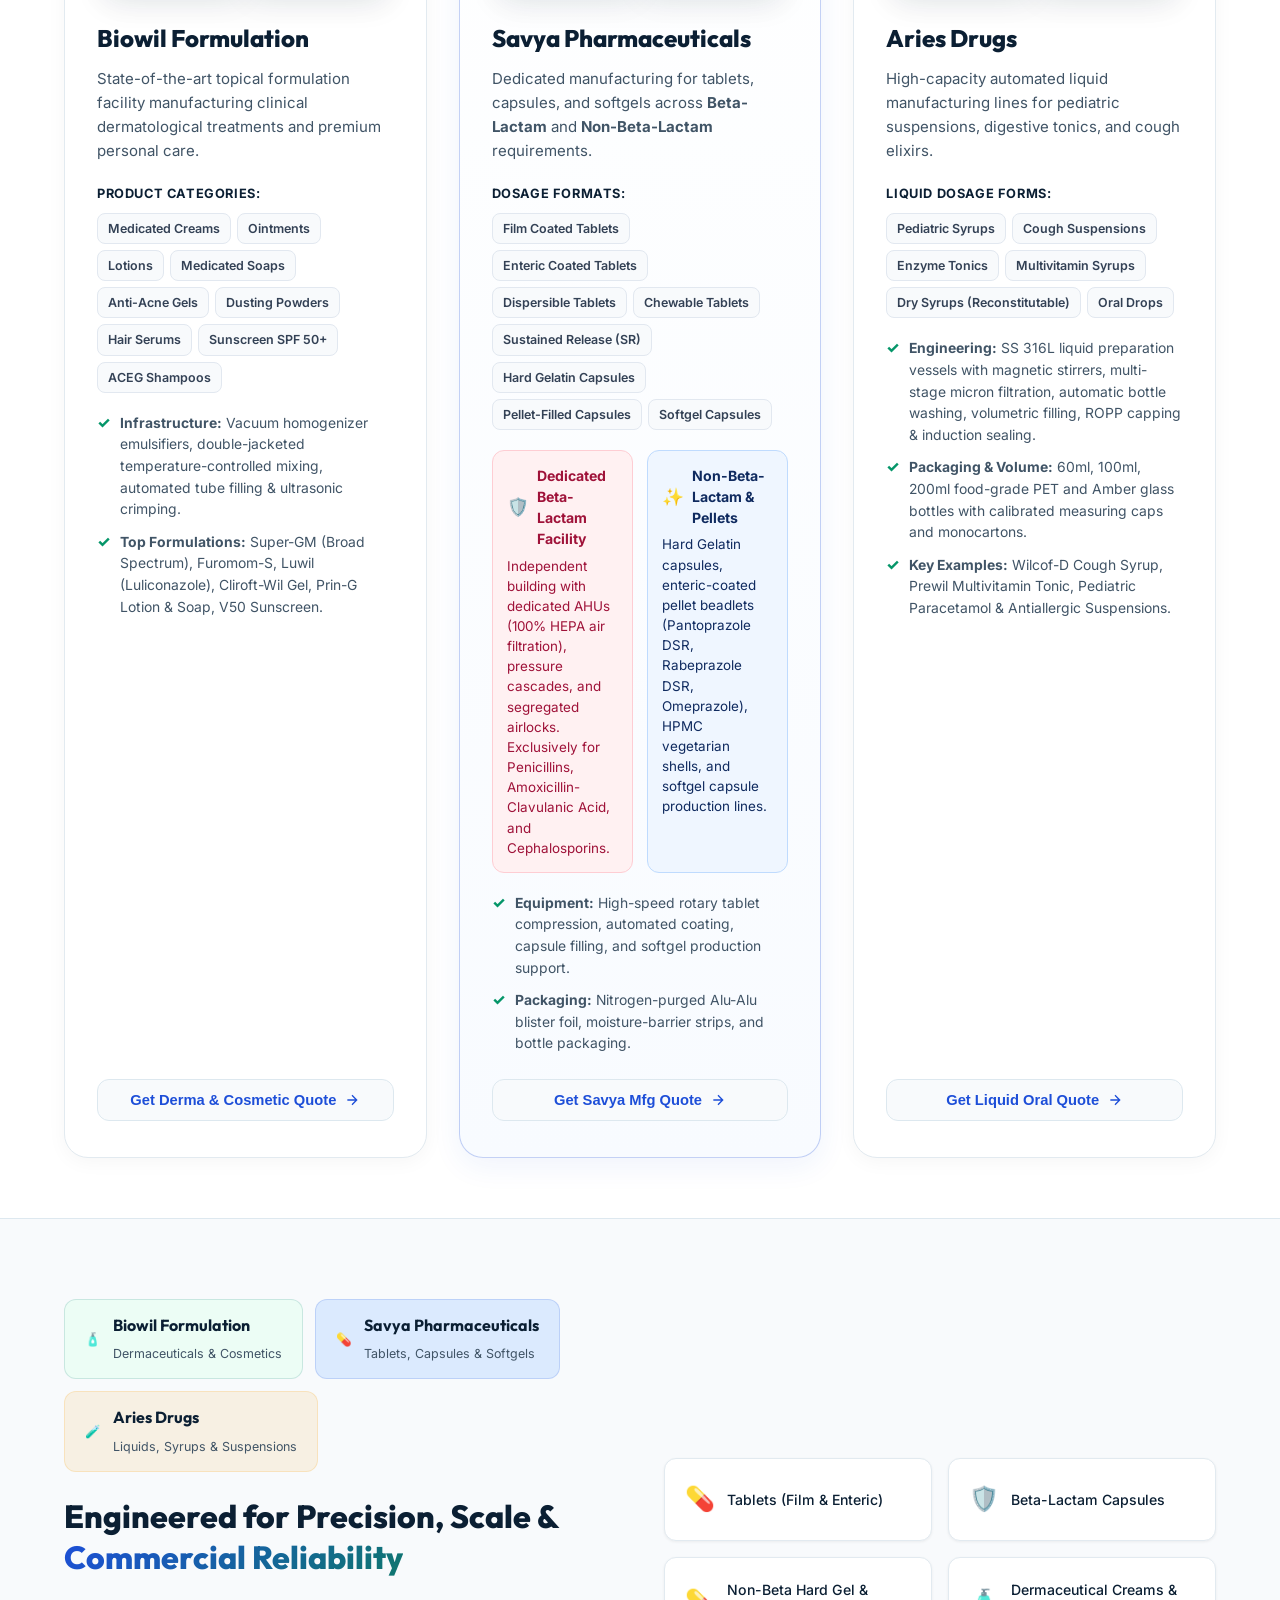
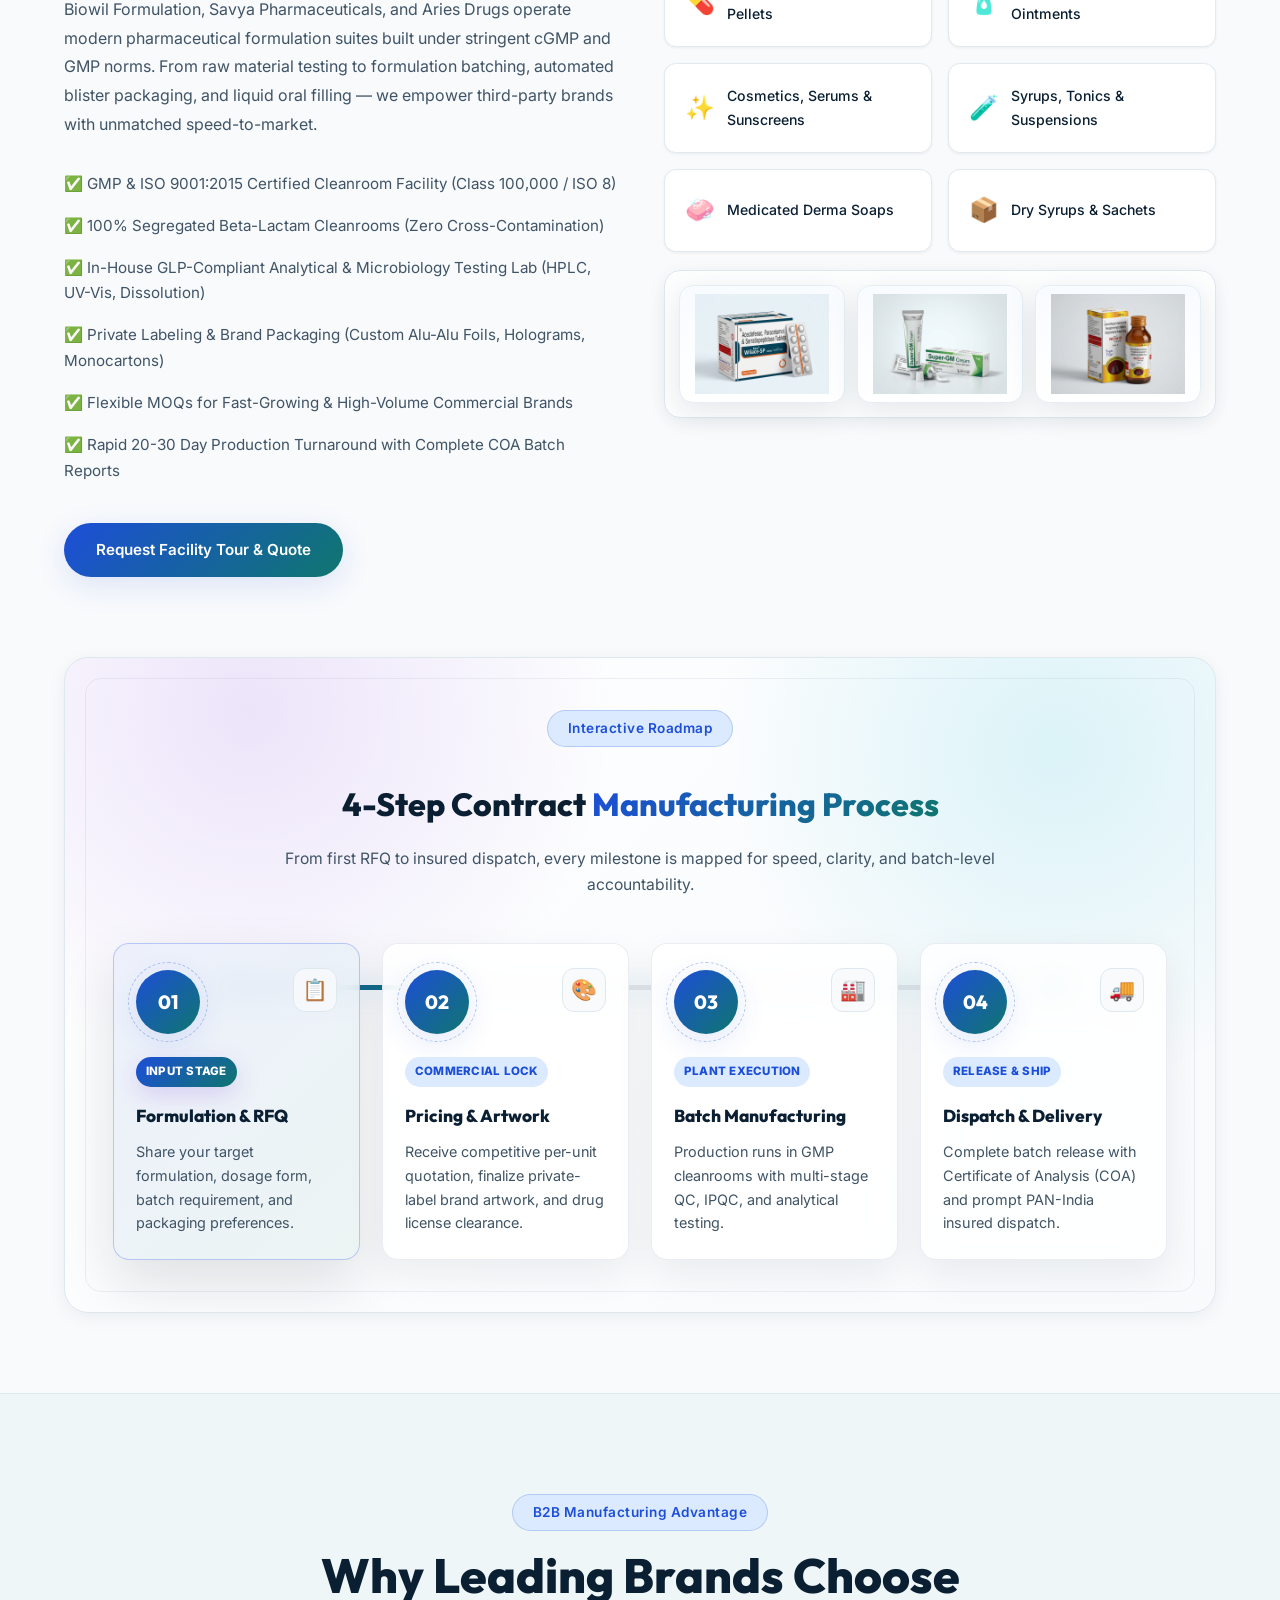
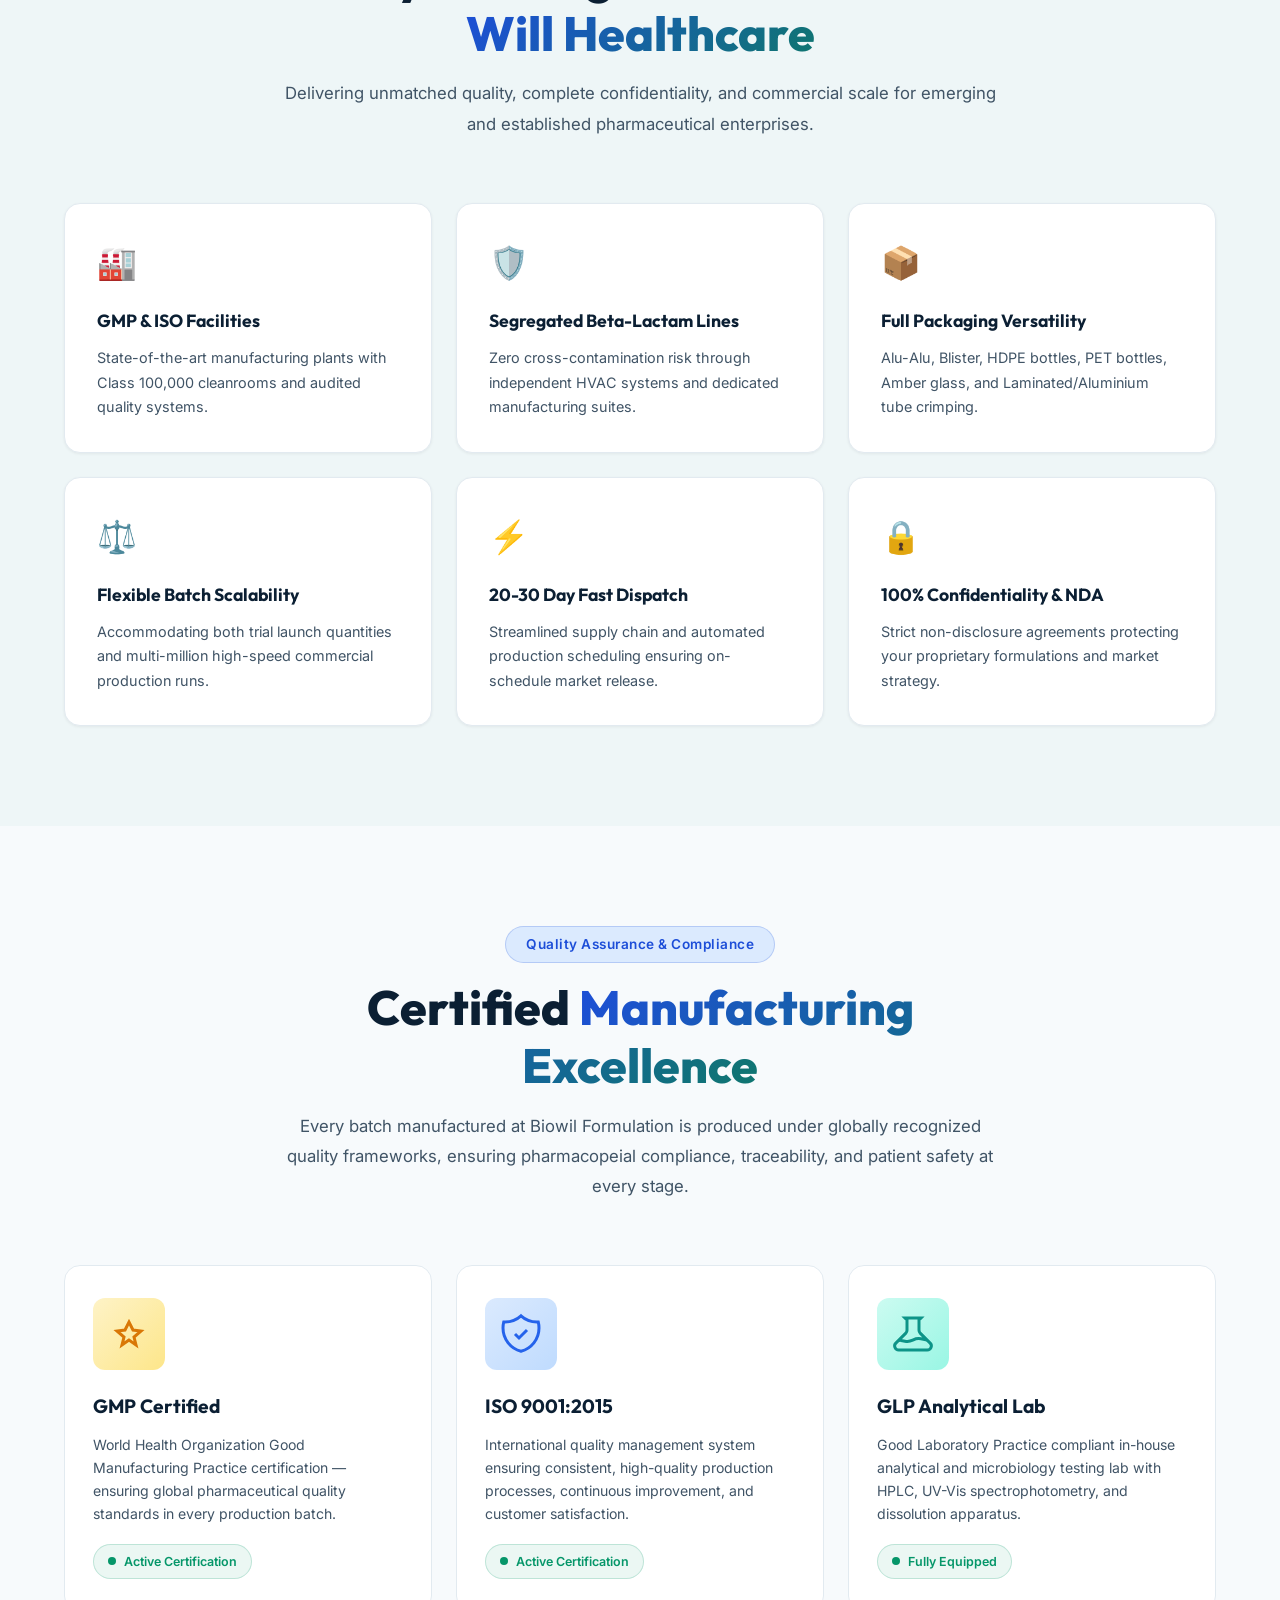
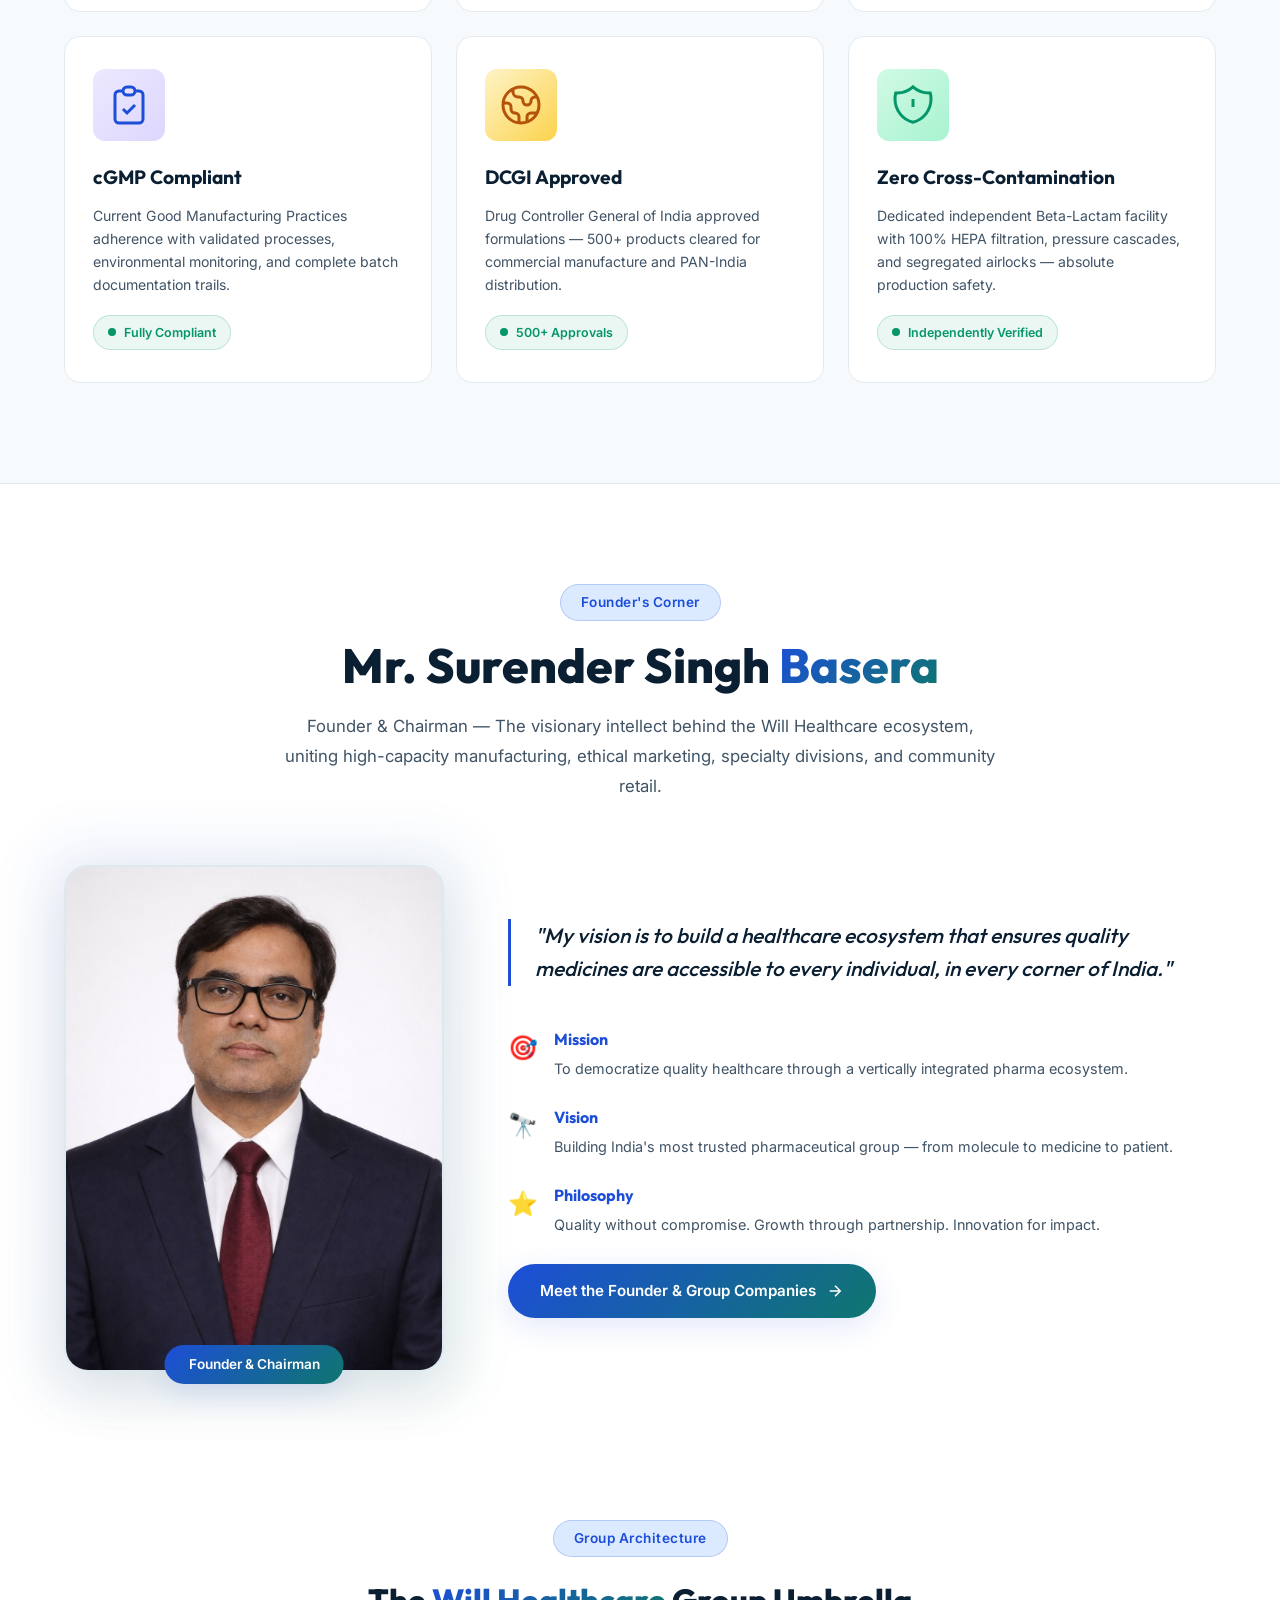
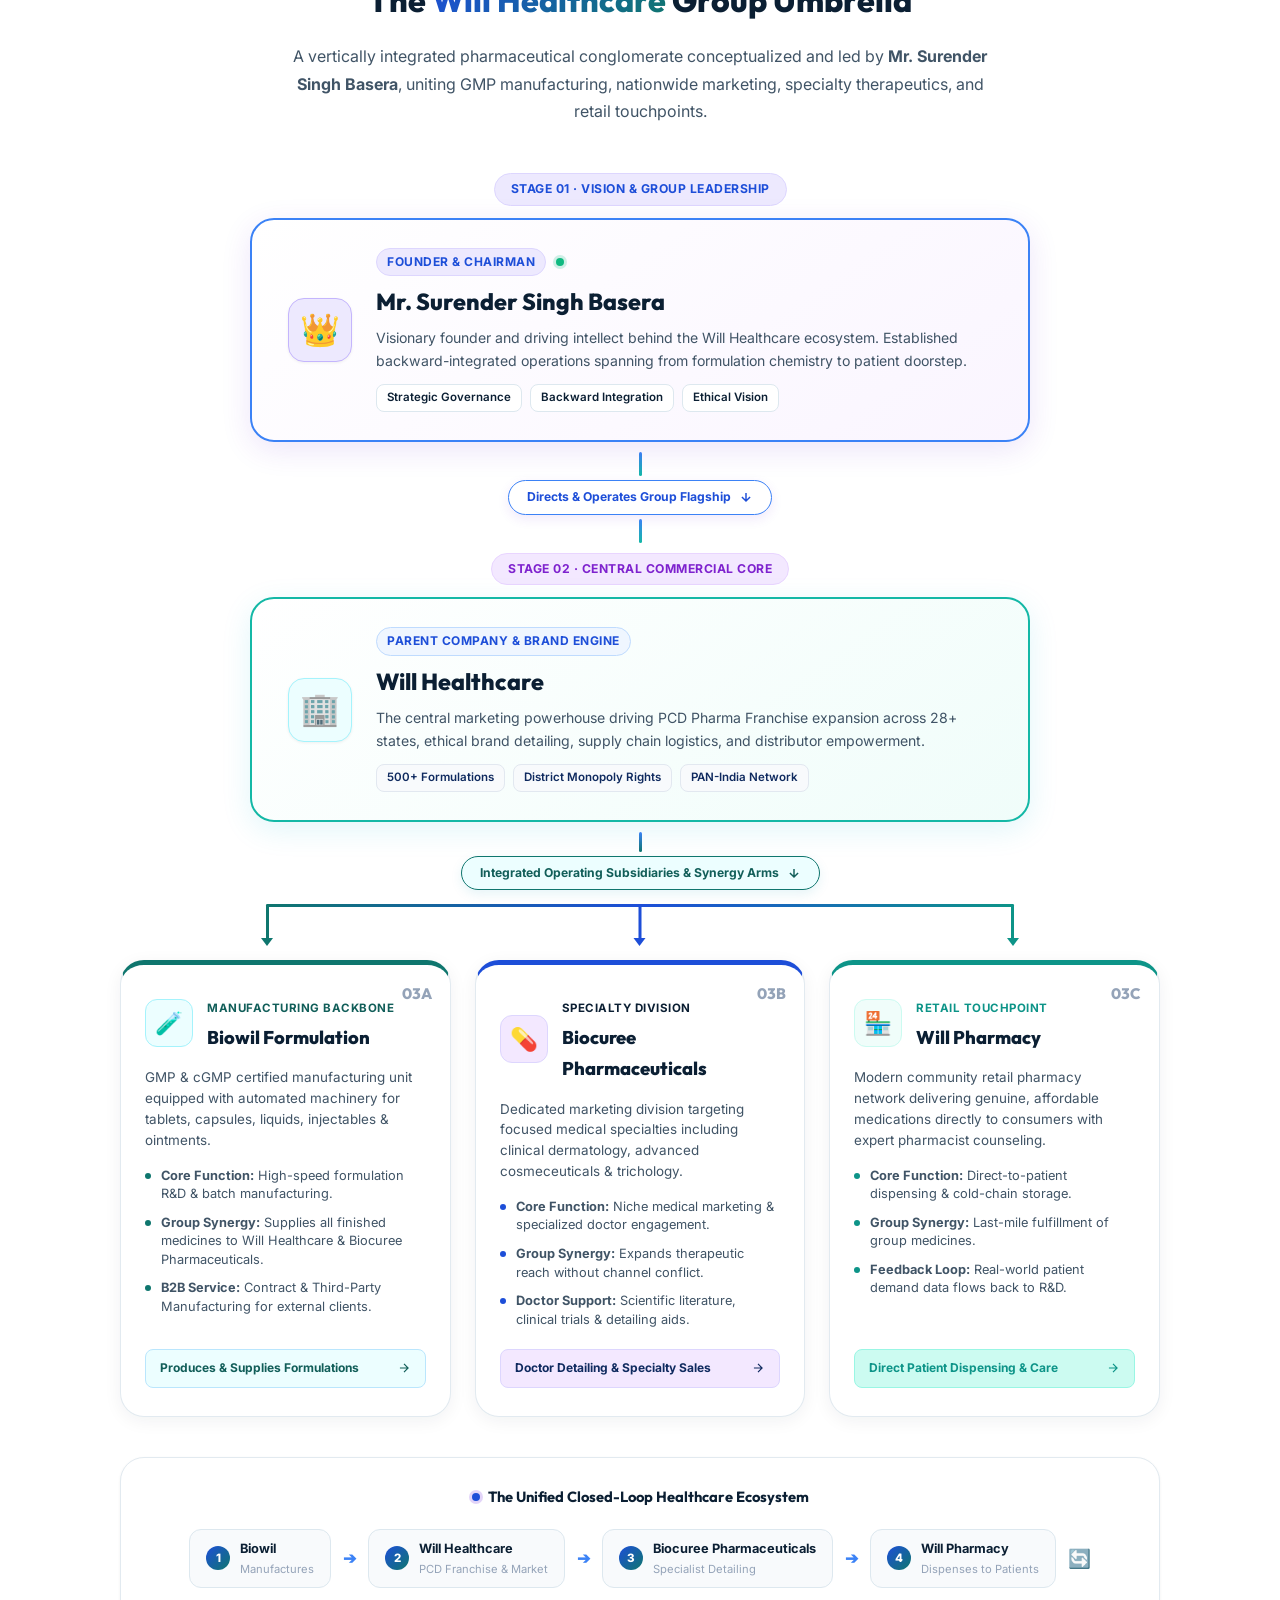
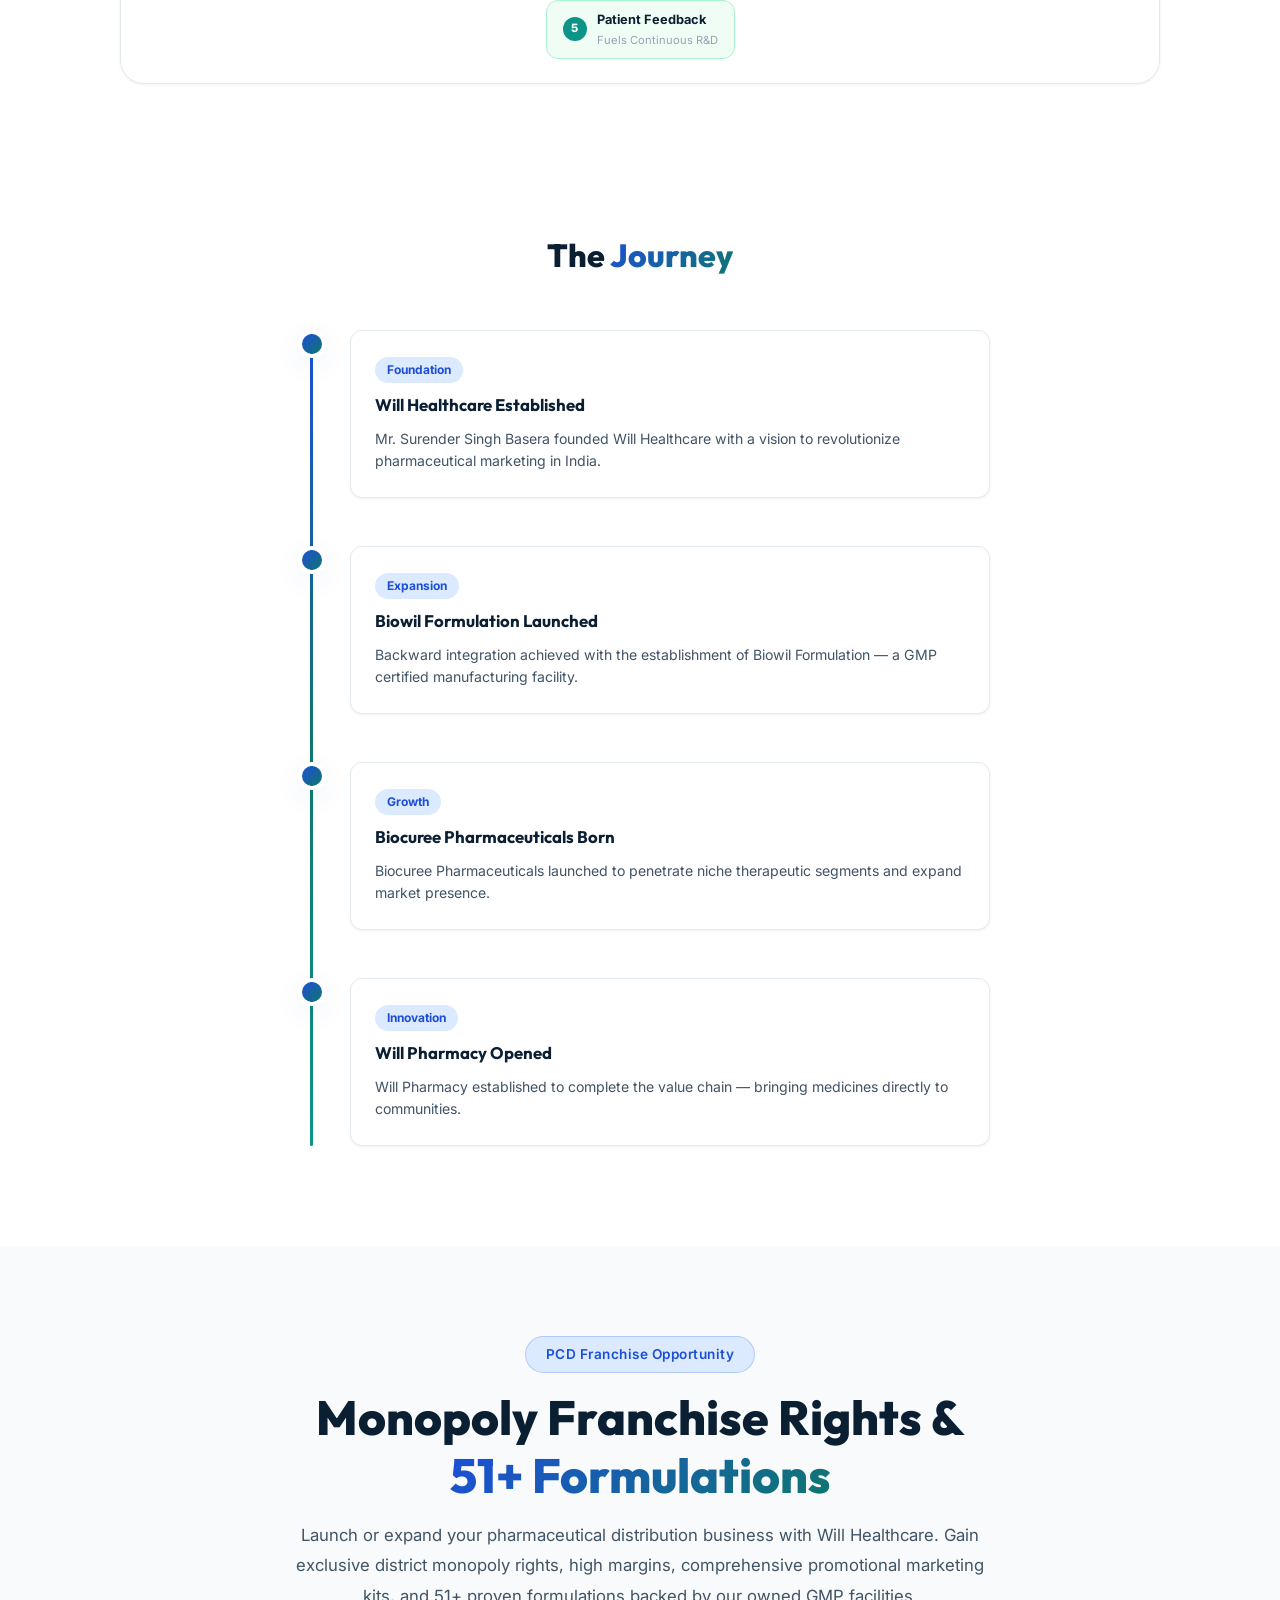
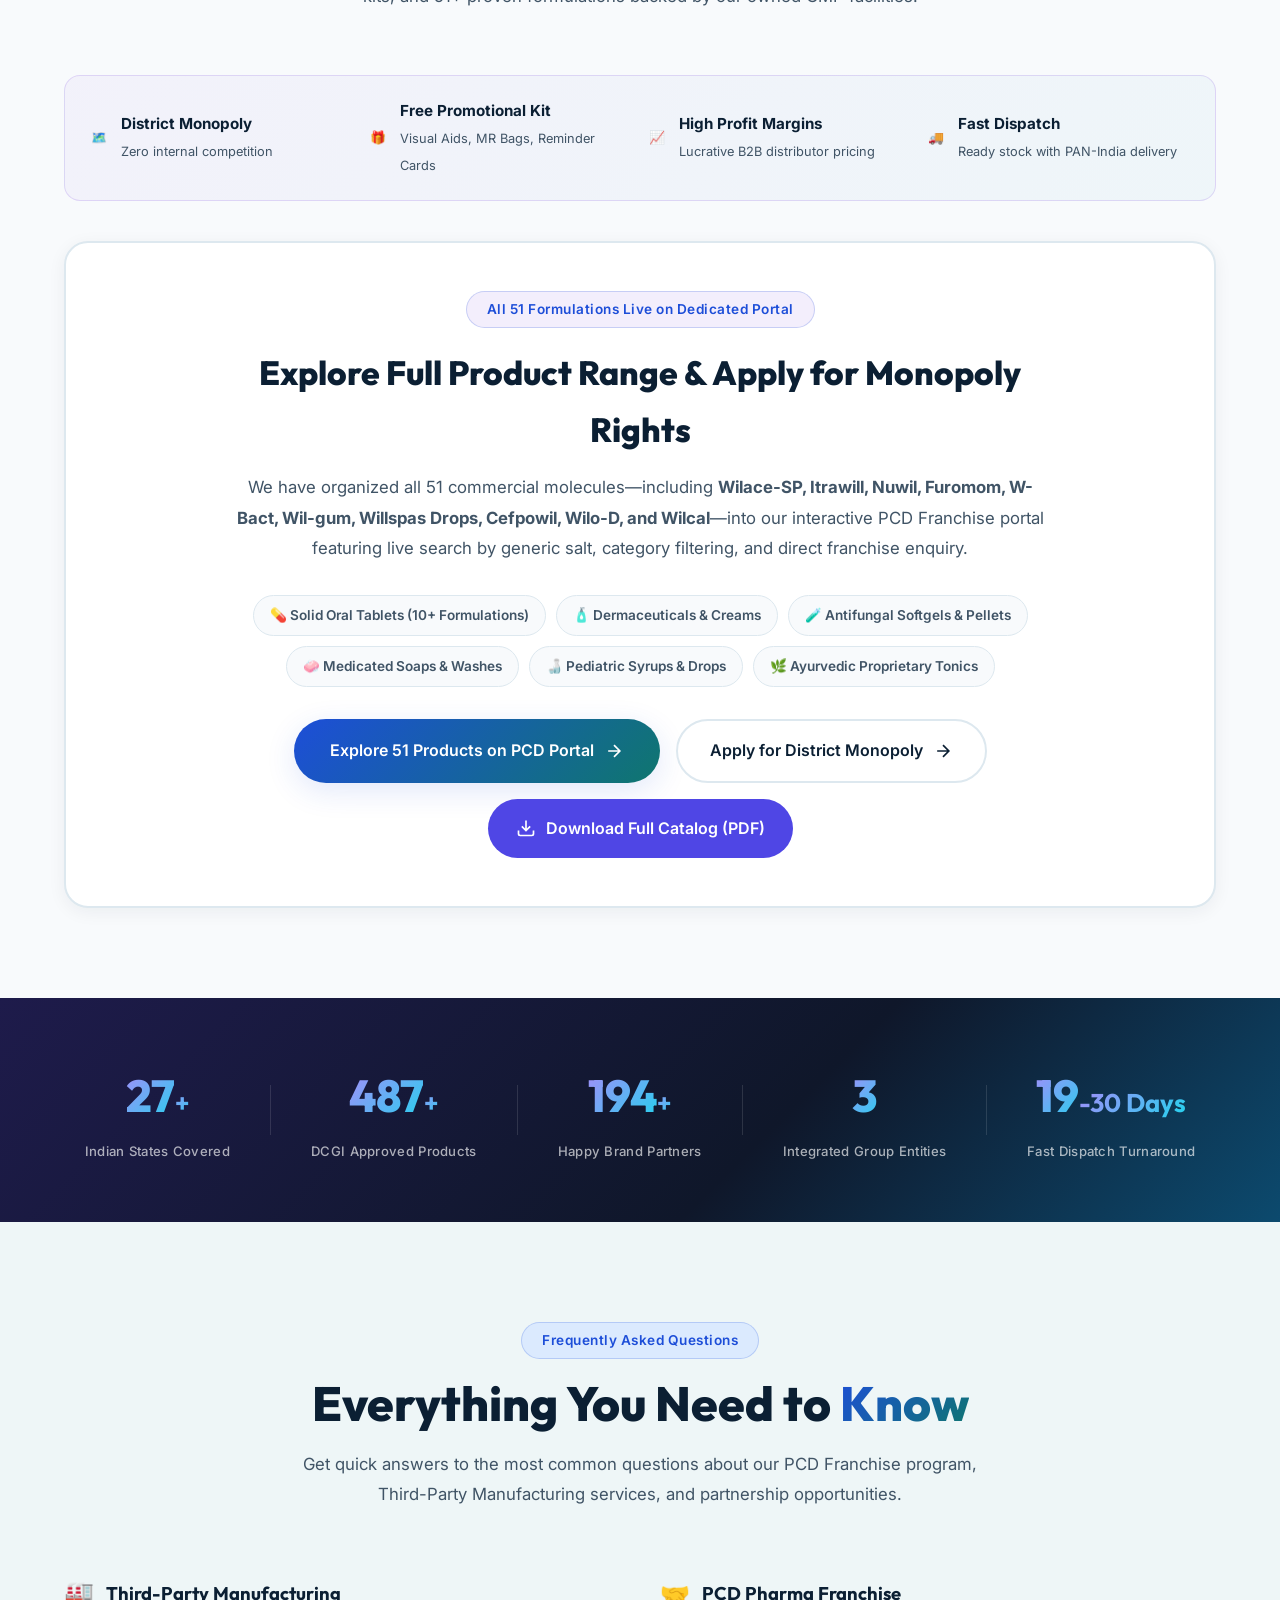
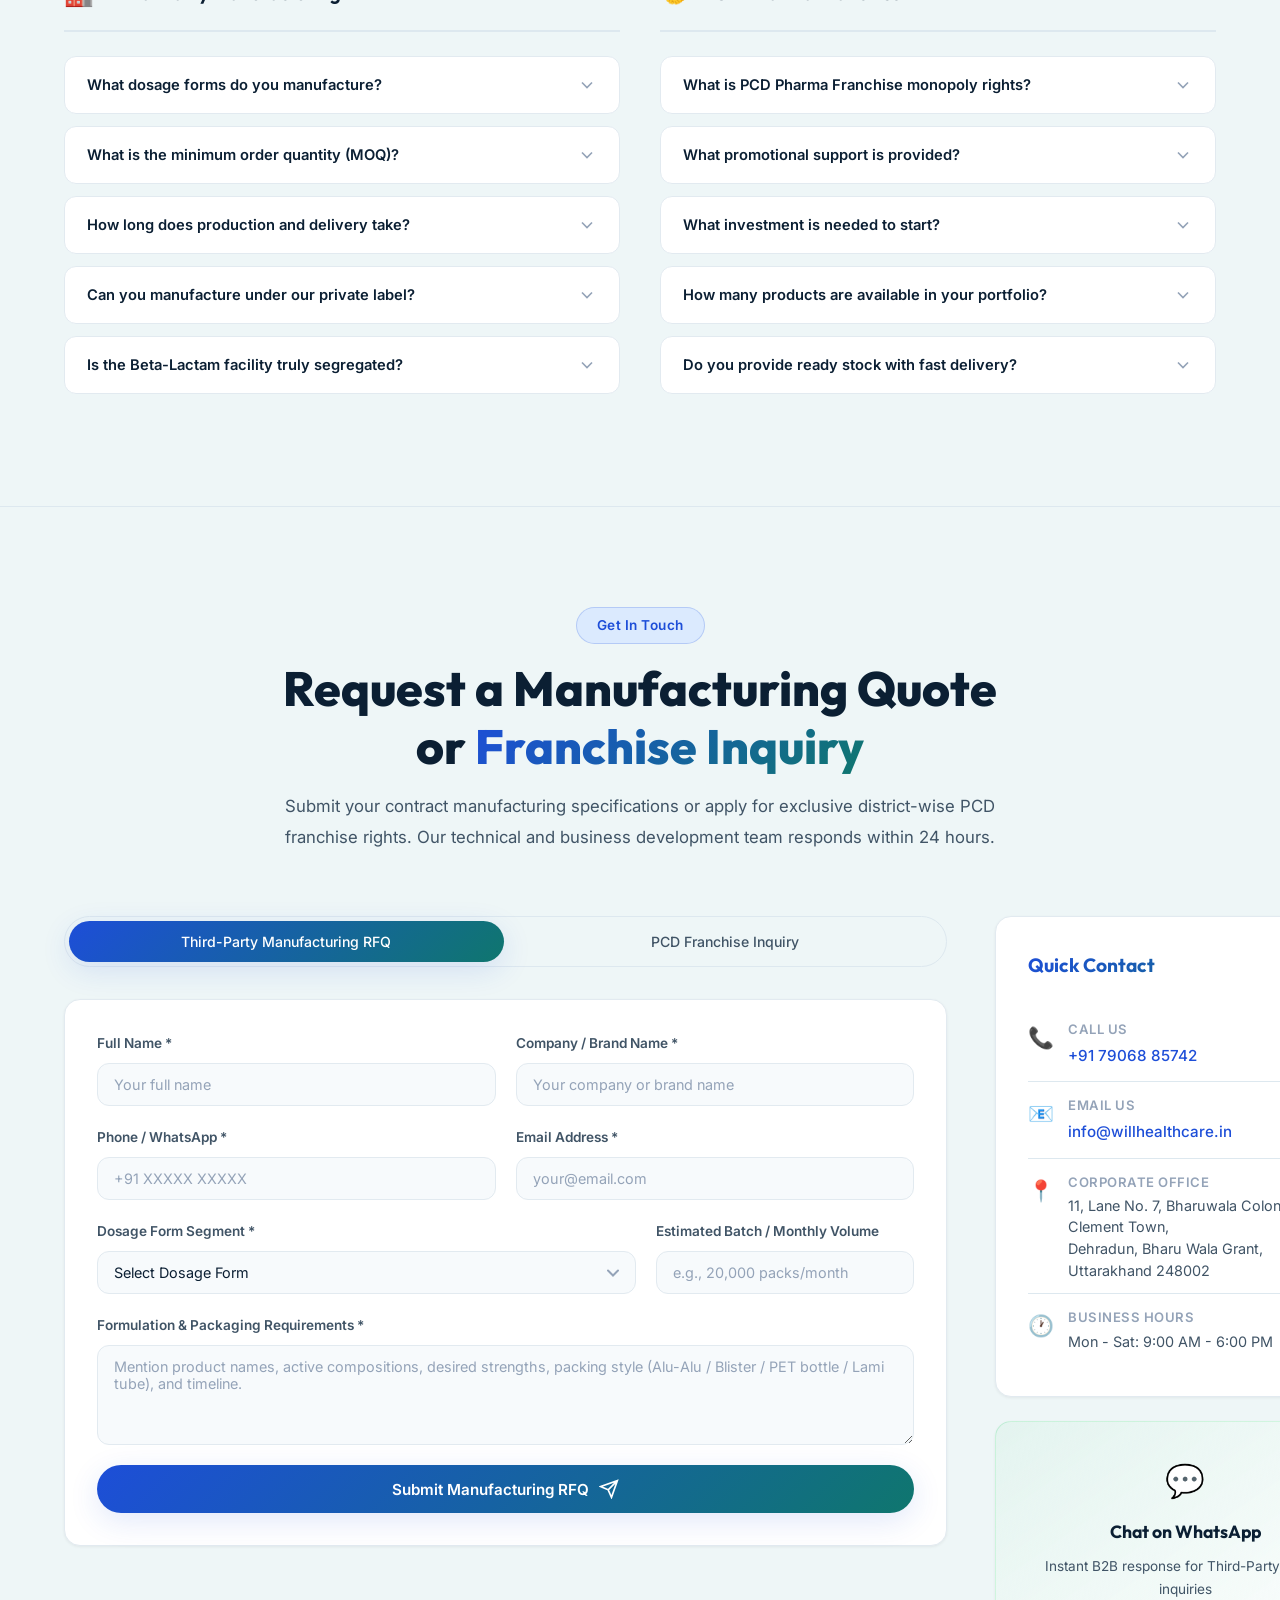
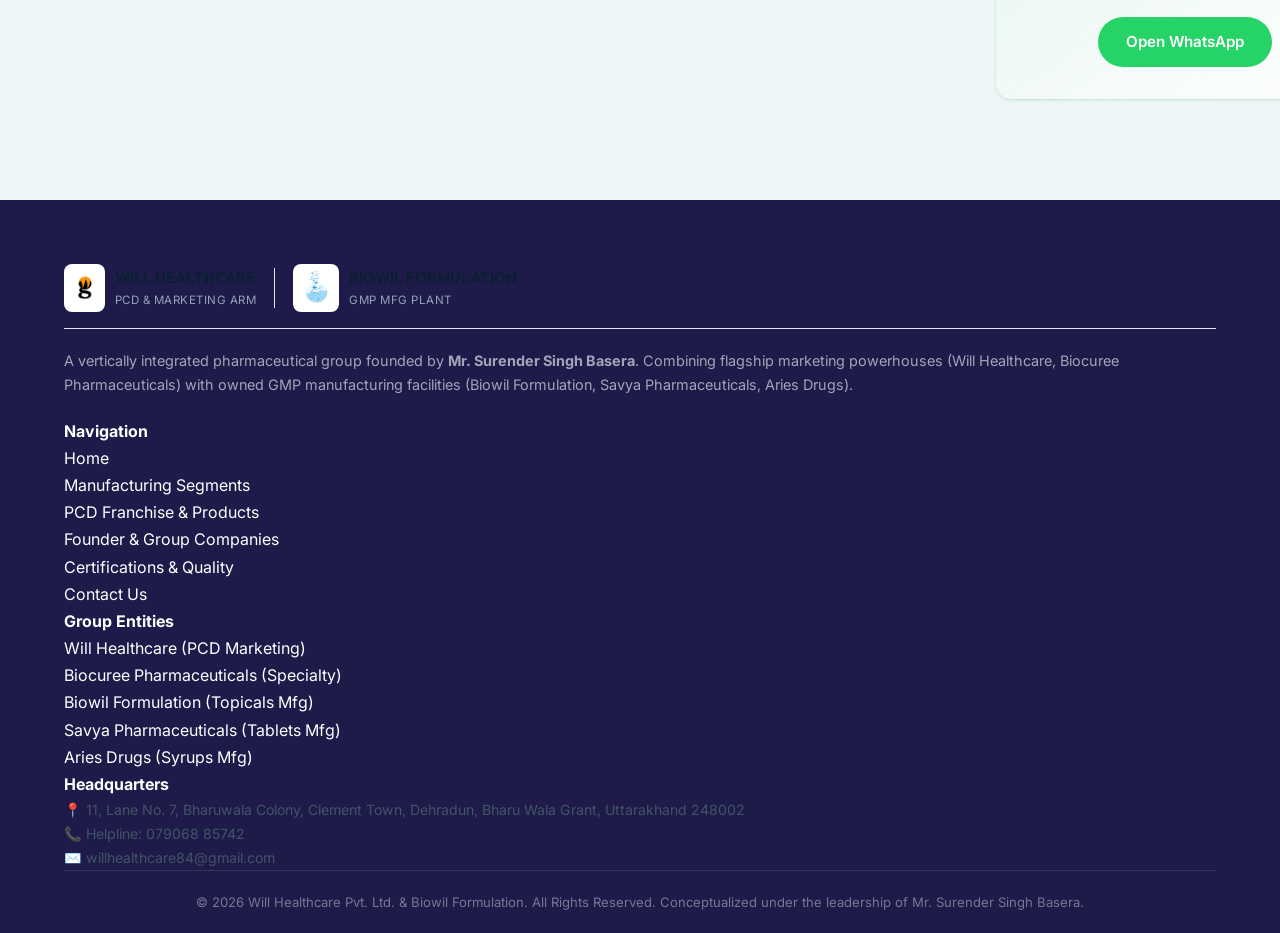
==== commit f26ab9af: "Update site-wide contact details" ====
--- a/index.html
+++ b/index.html
@@ -1214,7 +1214,7 @@
                             <span class="contact-info-icon">📞</span>
                             <div>
                                 <strong>Call Us</strong>
-                                <a href="tel:+919219593830">+91 92195 93830</a>
+                                <a href="tel:+917906885742">+91 79068 85742</a>
                             </div>
                         </div>
                         <div class="contact-info-item">
@@ -1227,8 +1227,8 @@
                         <div class="contact-info-item">
                             <span class="contact-info-icon">📍</span>
                             <div>
-                                <strong>Corporate Office &amp; Plant</strong>
-                                <p>Will Healthcare &amp; Biowil Formulation<br>Chandigarh / Baddi Industrial Area, India</p>
+                                <strong>Corporate Office</strong>
+                                <p>11, Lane No. 7, Bharuwala Colony, Clement Town,<br>Dehradun, Bharu Wala Grant, Uttarakhand 248002</p>
                             </div>
                         </div>
                         <div class="contact-info-item">
@@ -1244,7 +1244,7 @@
                         <span class="whatsapp-icon">💬</span>
                         <h4>Chat on WhatsApp</h4>
                         <p>Instant B2B response for Third-Party &amp; PCD inquiries</p>
-                        <a href="https://wa.me/919219593830" target="_blank" class="btn btn-whatsapp">
+                        <a href="https://wa.me/917906885742" target="_blank" class="btn btn-whatsapp">
                             Open WhatsApp
                         </a>
                     </div>
@@ -1308,8 +1308,8 @@
                 <div class="footer-col">
                     <h4 class="footer-col-title">Headquarters</h4>
                     <ul class="footer-links">
-                        <li style="color: var(--text-secondary); font-size: 0.88rem;">📍 Will House, Society Area, Clement Town, Dehradun, Uttarakhand - 248002</li>
-                        <li style="color: var(--text-secondary); font-size: 0.88rem;">📞 Helpline: 09219593830</li>
+                        <li style="color: var(--text-secondary); font-size: 0.88rem;">📍 11, Lane No. 7, Bharuwala Colony, Clement Town, Dehradun, Bharu Wala Grant, Uttarakhand 248002</li>
+                        <li style="color: var(--text-secondary); font-size: 0.88rem;">📞 Helpline: 079068 85742</li>
                         <li style="color: var(--text-secondary); font-size: 0.88rem;">✉️ willhealthcare84@gmail.com</li>
                     </ul>
                 </div>
@@ -1322,18 +1322,18 @@
     </footer>
 
     <!-- ============ WHATSAPP FLOAT ============ -->
-    <a href="https://wa.me/919219593830" class="whatsapp-float" target="_blank" aria-label="Chat on WhatsApp">
+    <a href="https://wa.me/917906885742" class="whatsapp-float" target="_blank" aria-label="Chat on WhatsApp">
         <span class="whatsapp-float-icon">💬</span>
         <span class="whatsapp-float-pulse"></span>
     </a>
 
     <!-- ============ MOBILE STICKY CTA ============ -->
     <div class="mobile-sticky-cta" aria-label="Quick contact actions">
-        <a href="tel:+919219593830" class="sticky-action sticky-call" aria-label="Call Will Healthcare">
+        <a href="tel:+917906885742" class="sticky-action sticky-call" aria-label="Call Will Healthcare">
             <span class="sticky-action-icon">📞</span>
             <span>Call</span>
         </a>
-        <a href="https://wa.me/919219593830" class="sticky-action sticky-whatsapp" target="_blank" rel="noopener" aria-label="Chat with Will Healthcare on WhatsApp">
+        <a href="https://wa.me/917906885742" class="sticky-action sticky-whatsapp" target="_blank" rel="noopener" aria-label="Chat with Will Healthcare on WhatsApp">
             <span class="sticky-action-icon">💬</span>
             <span>WhatsApp</span>
         </a>
@@ -1399,7 +1399,7 @@
                         <svg width="18" height="18" viewBox="0 0 24 24" fill="none" stroke="currentColor" stroke-width="2"><path d="M21 15v4a2 2 0 0 1-2 2H5a2 2 0 0 1-2-2v-4M7 10l5 5 5-5M12 15V3"/></svg>
                         Download PDF Again
                     </a>
-                    <a href="https://wa.me/919219593830?text=Hello%20Will%20Healthcare,%20I%20have%20downloaded%20your%20product%20catalog%20and%20would%20like%20to%20discuss%20franchise%20opportunities." target="_blank" class="btn btn-whatsapp">
+                    <a href="https://wa.me/917906885742?text=Hello%20Will%20Healthcare,%20I%20have%20downloaded%20your%20product%20catalog%20and%20would%20like%20to%20discuss%20franchise%20opportunities." target="_blank" class="btn btn-whatsapp">
                         💬 Connect with Franchise Team on WhatsApp
                     </a>
                 </div>
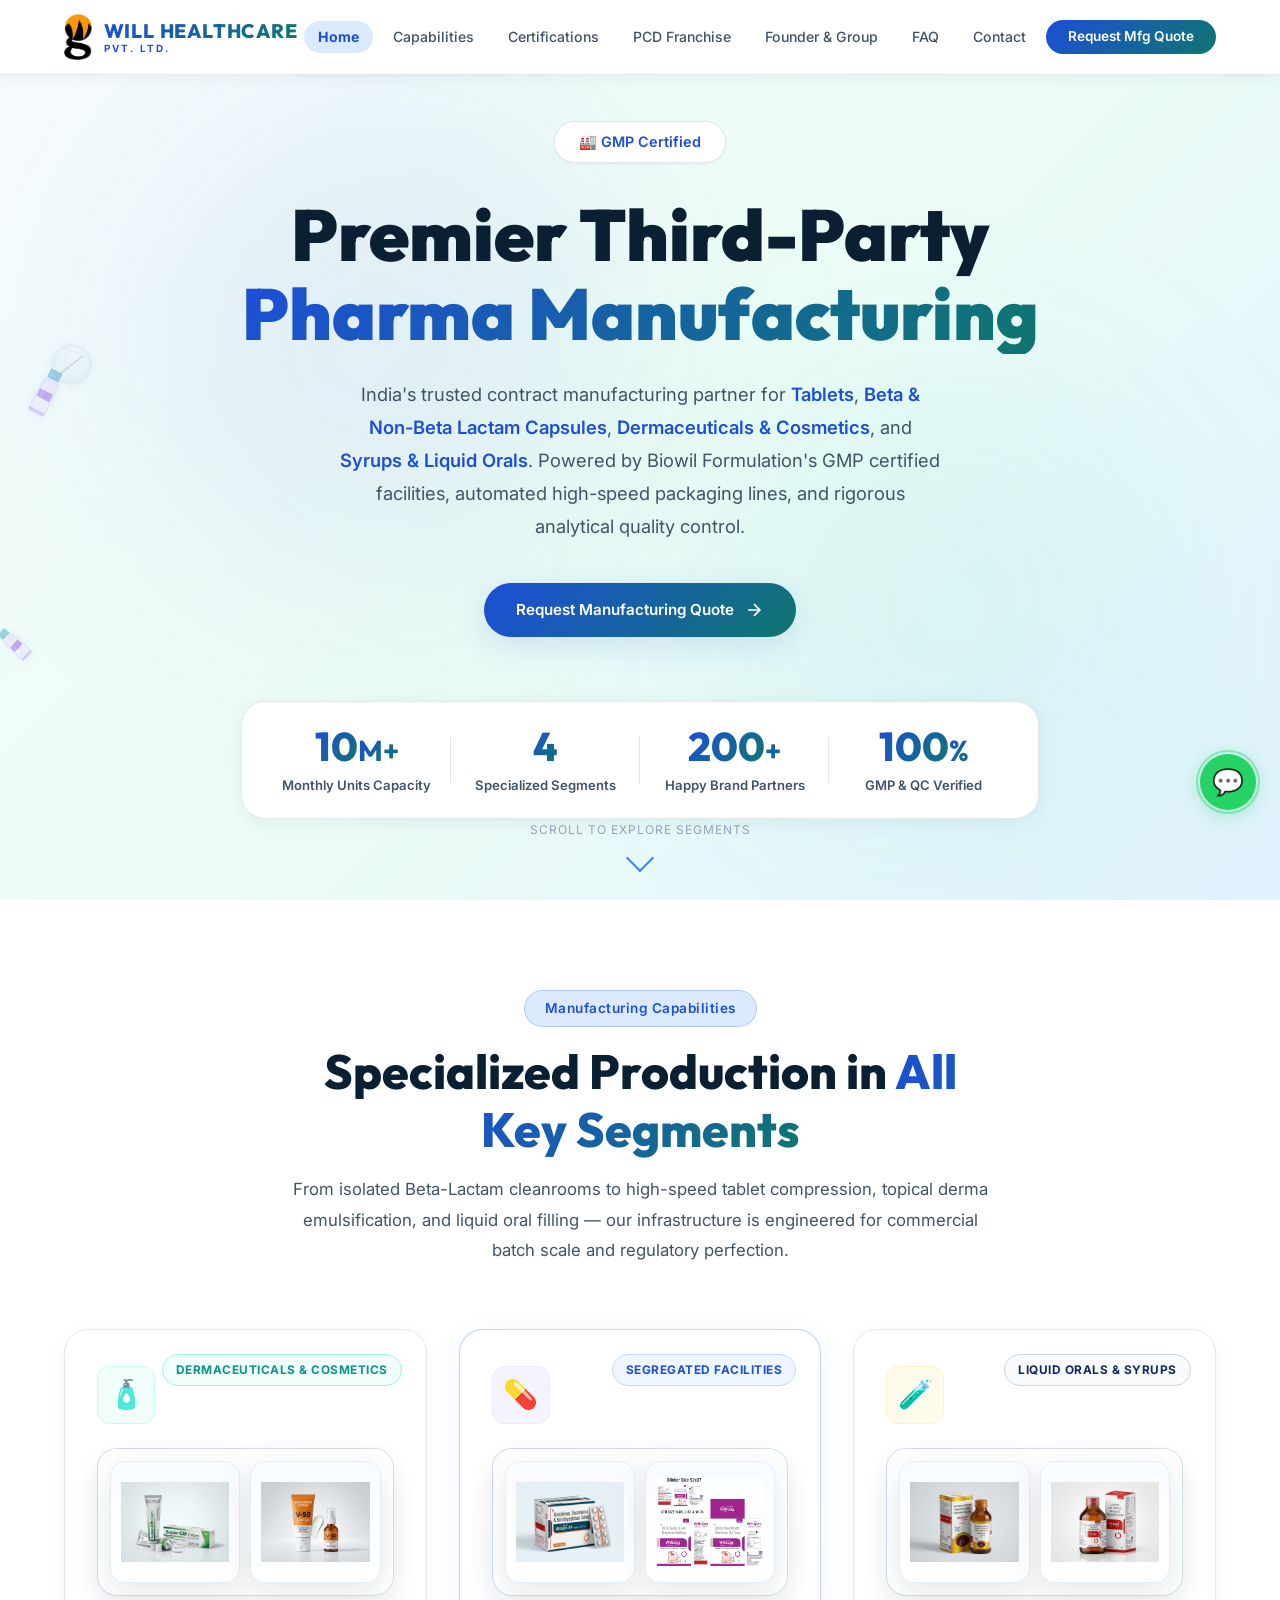
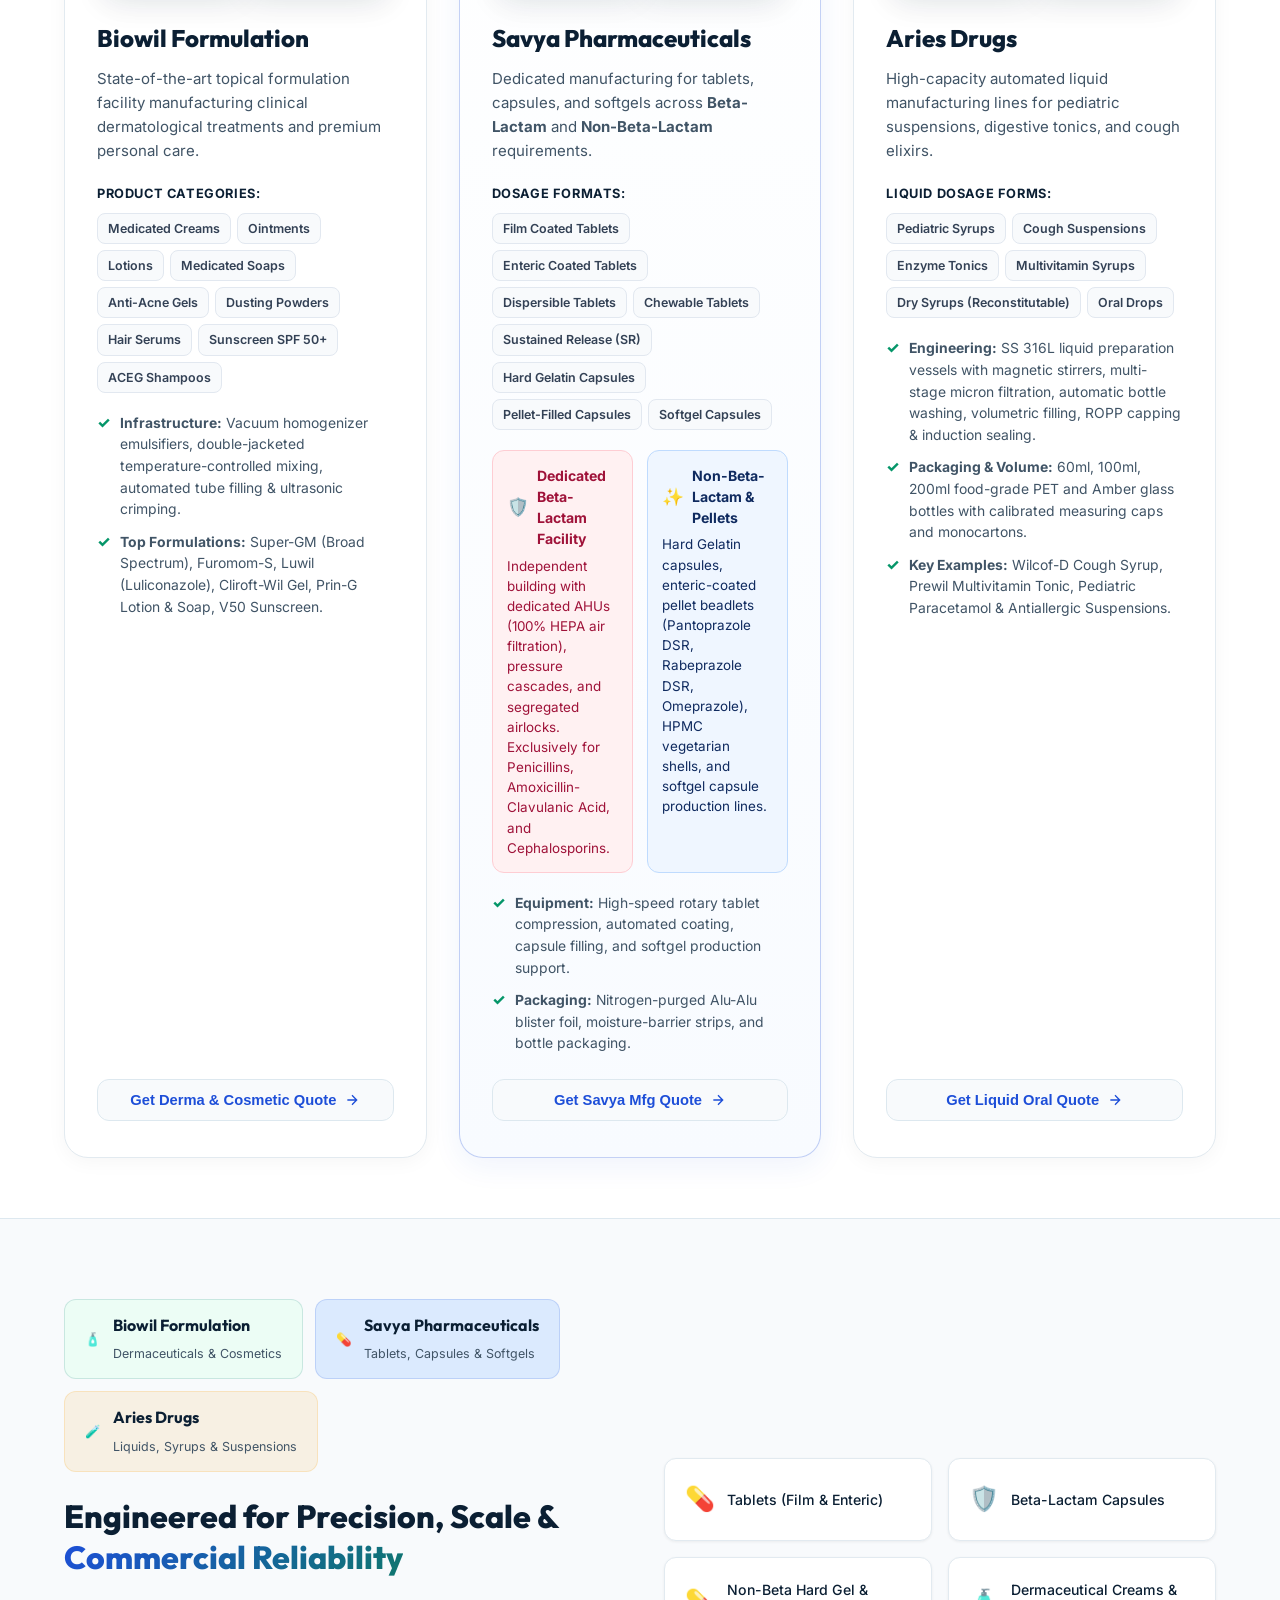
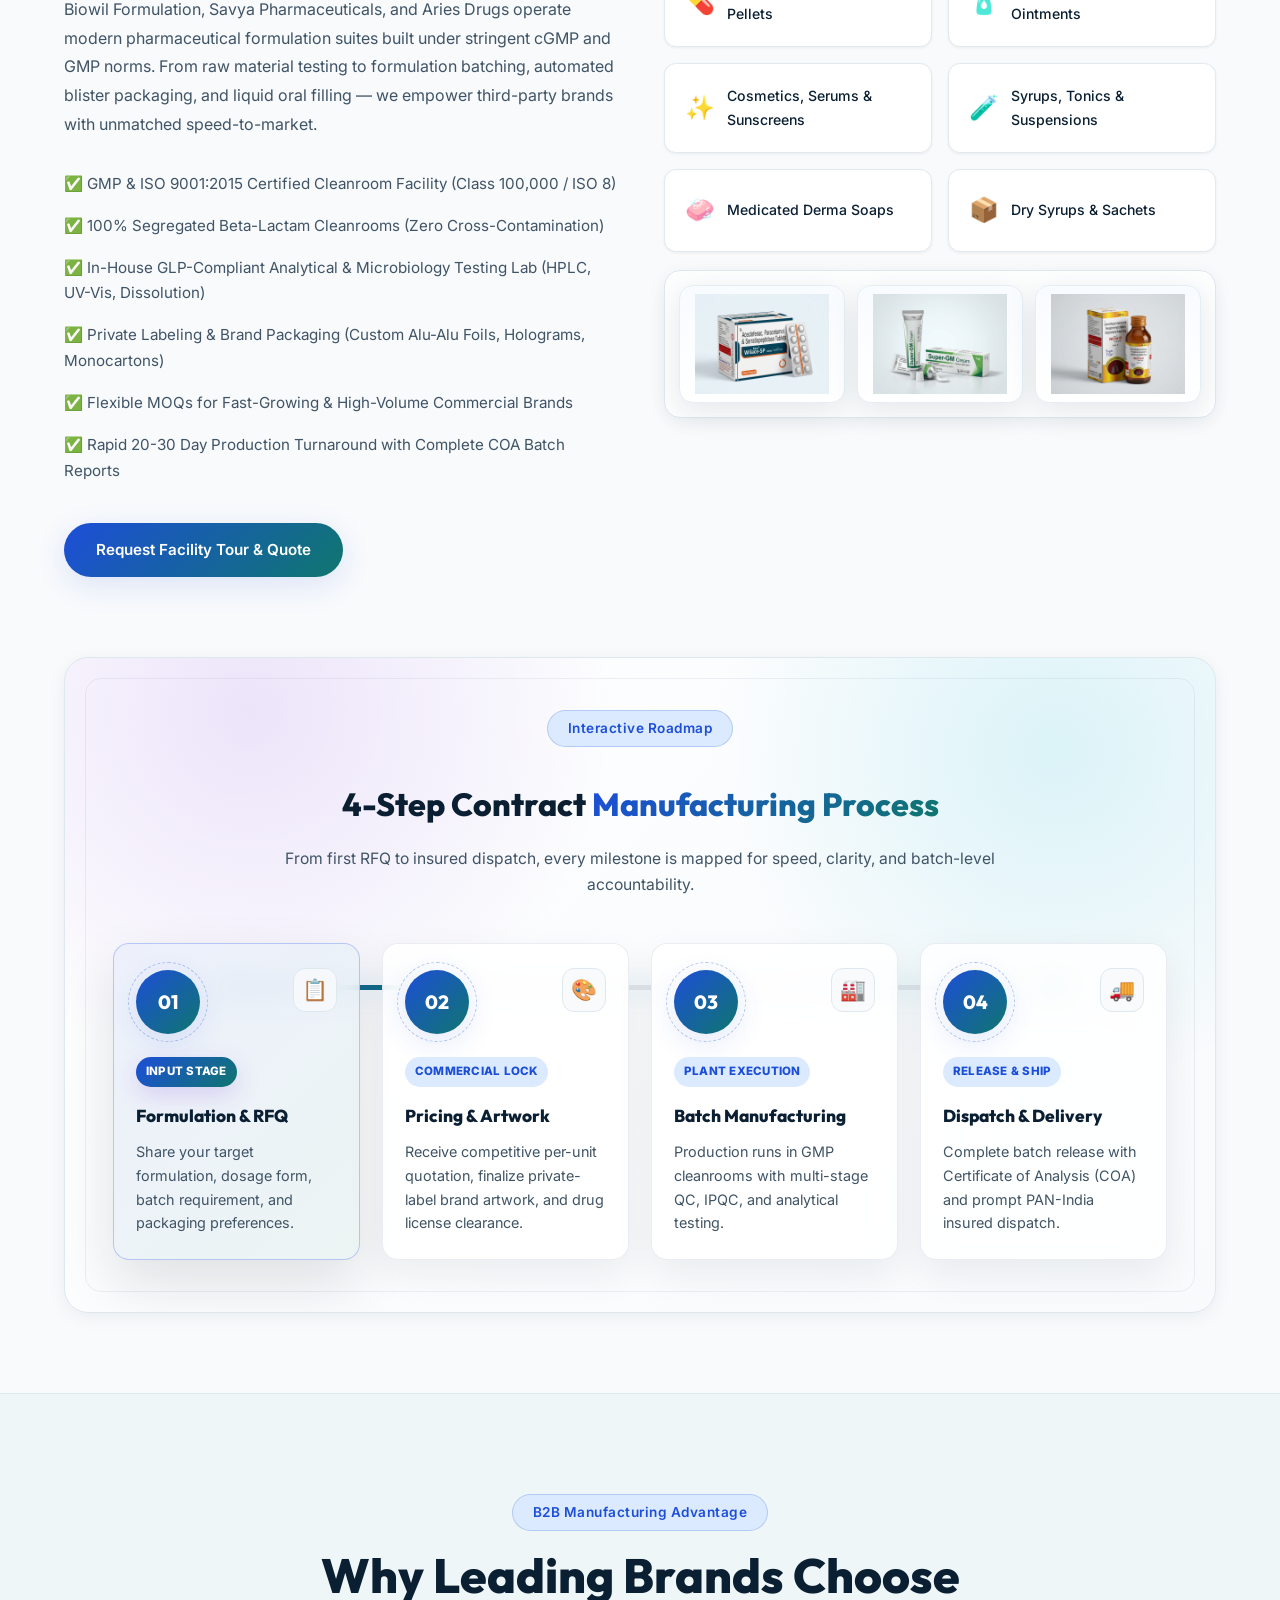
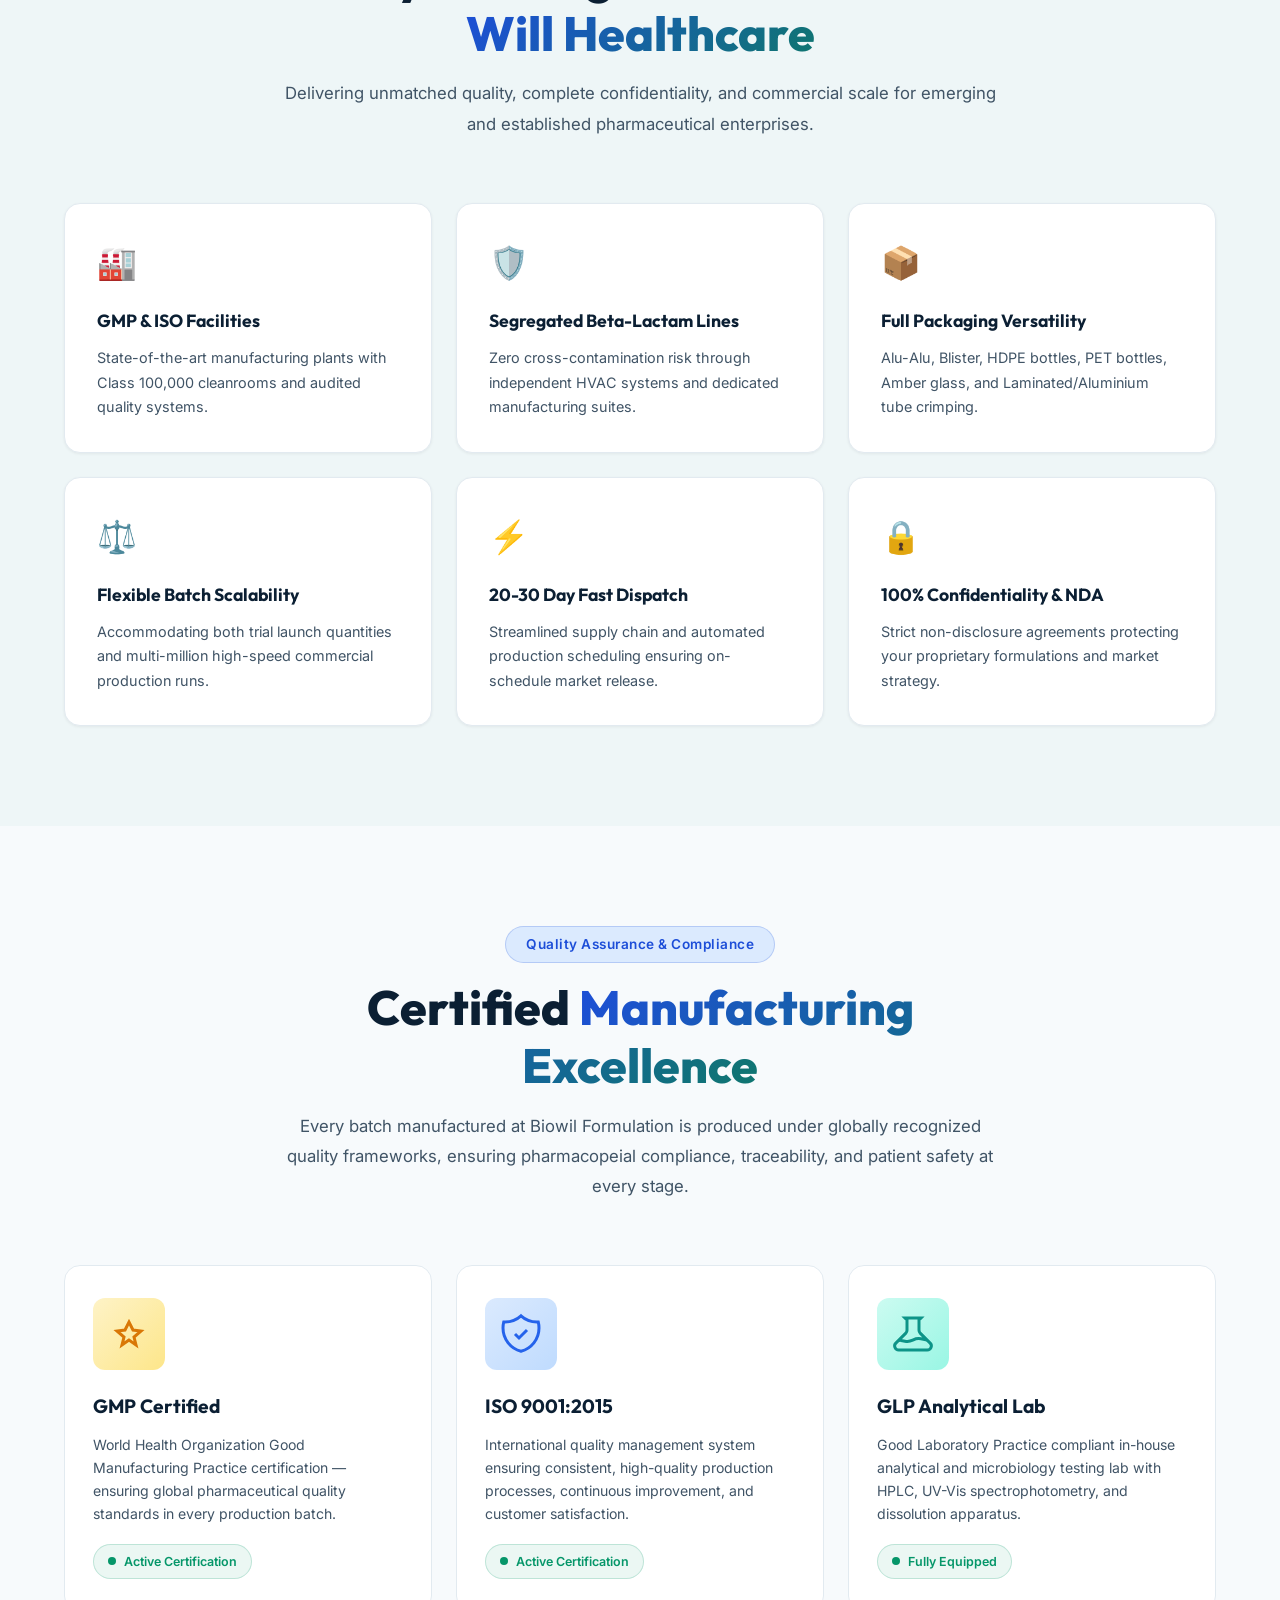
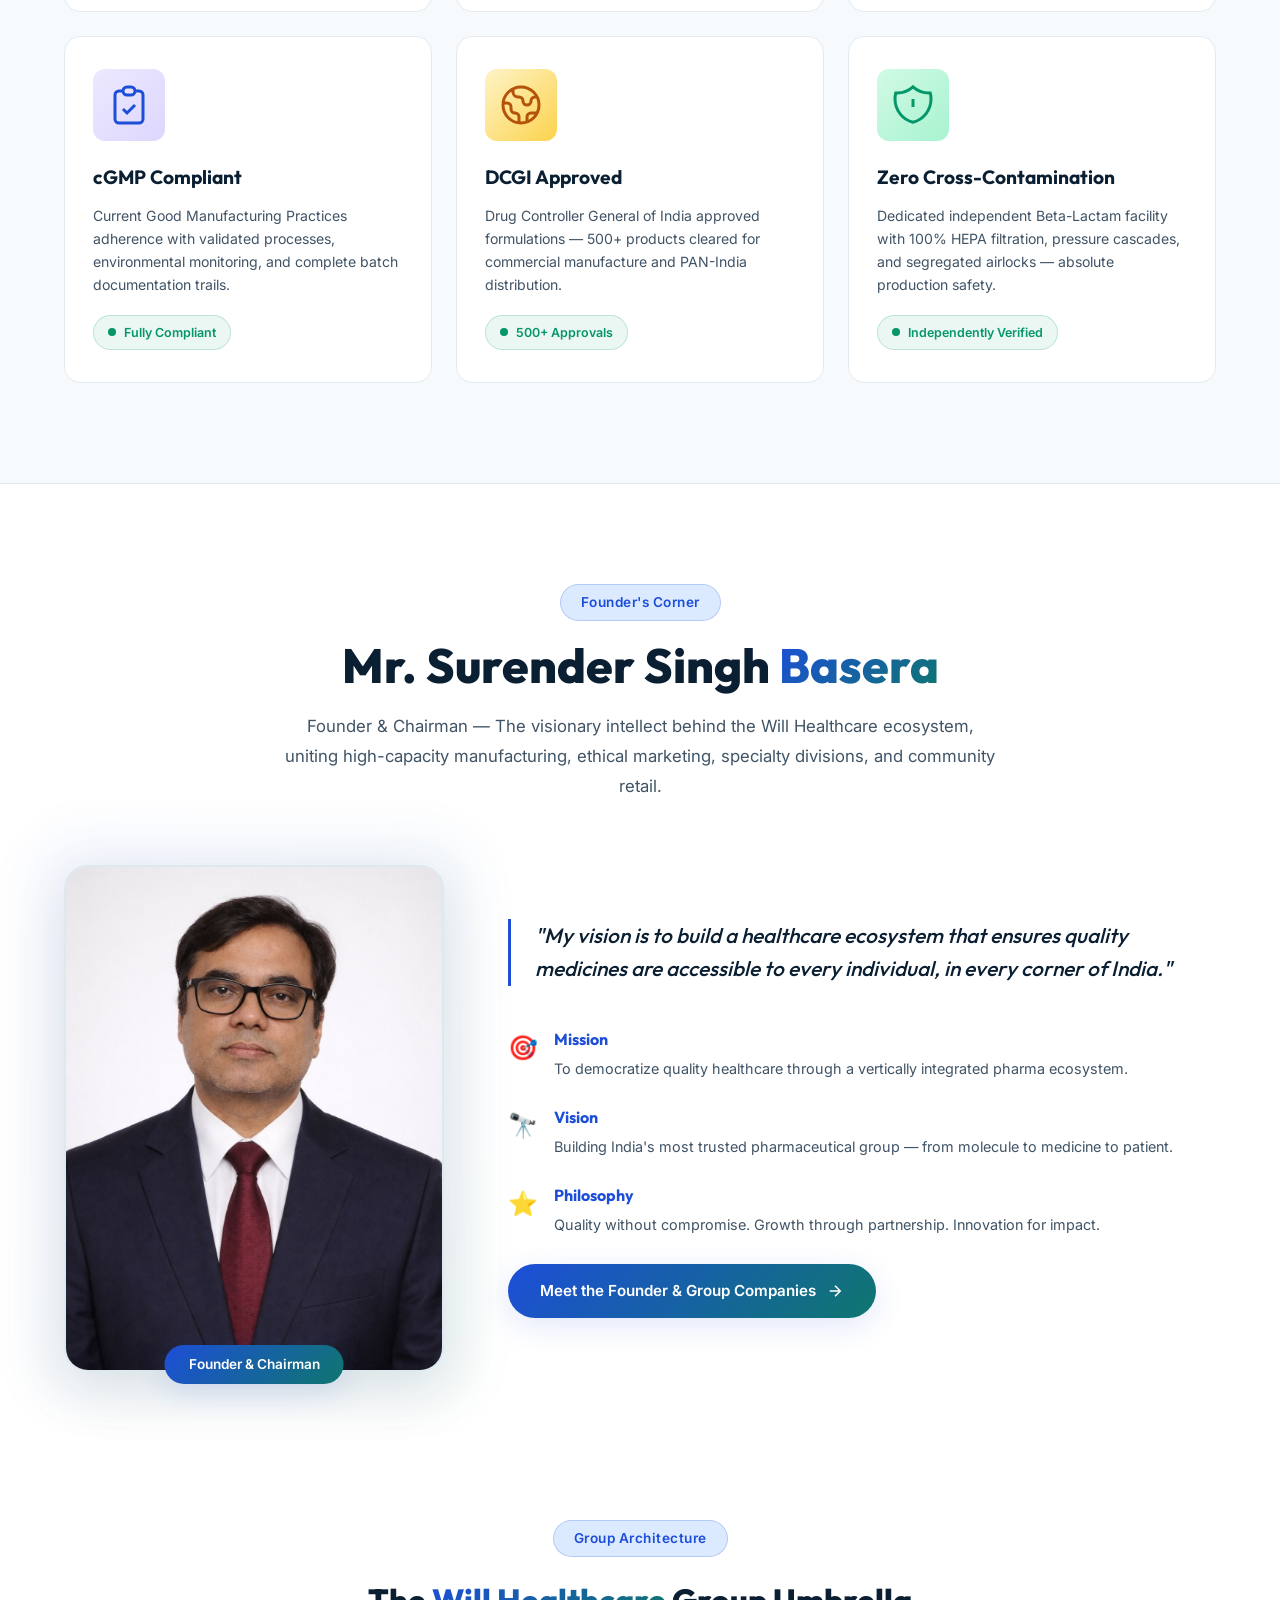
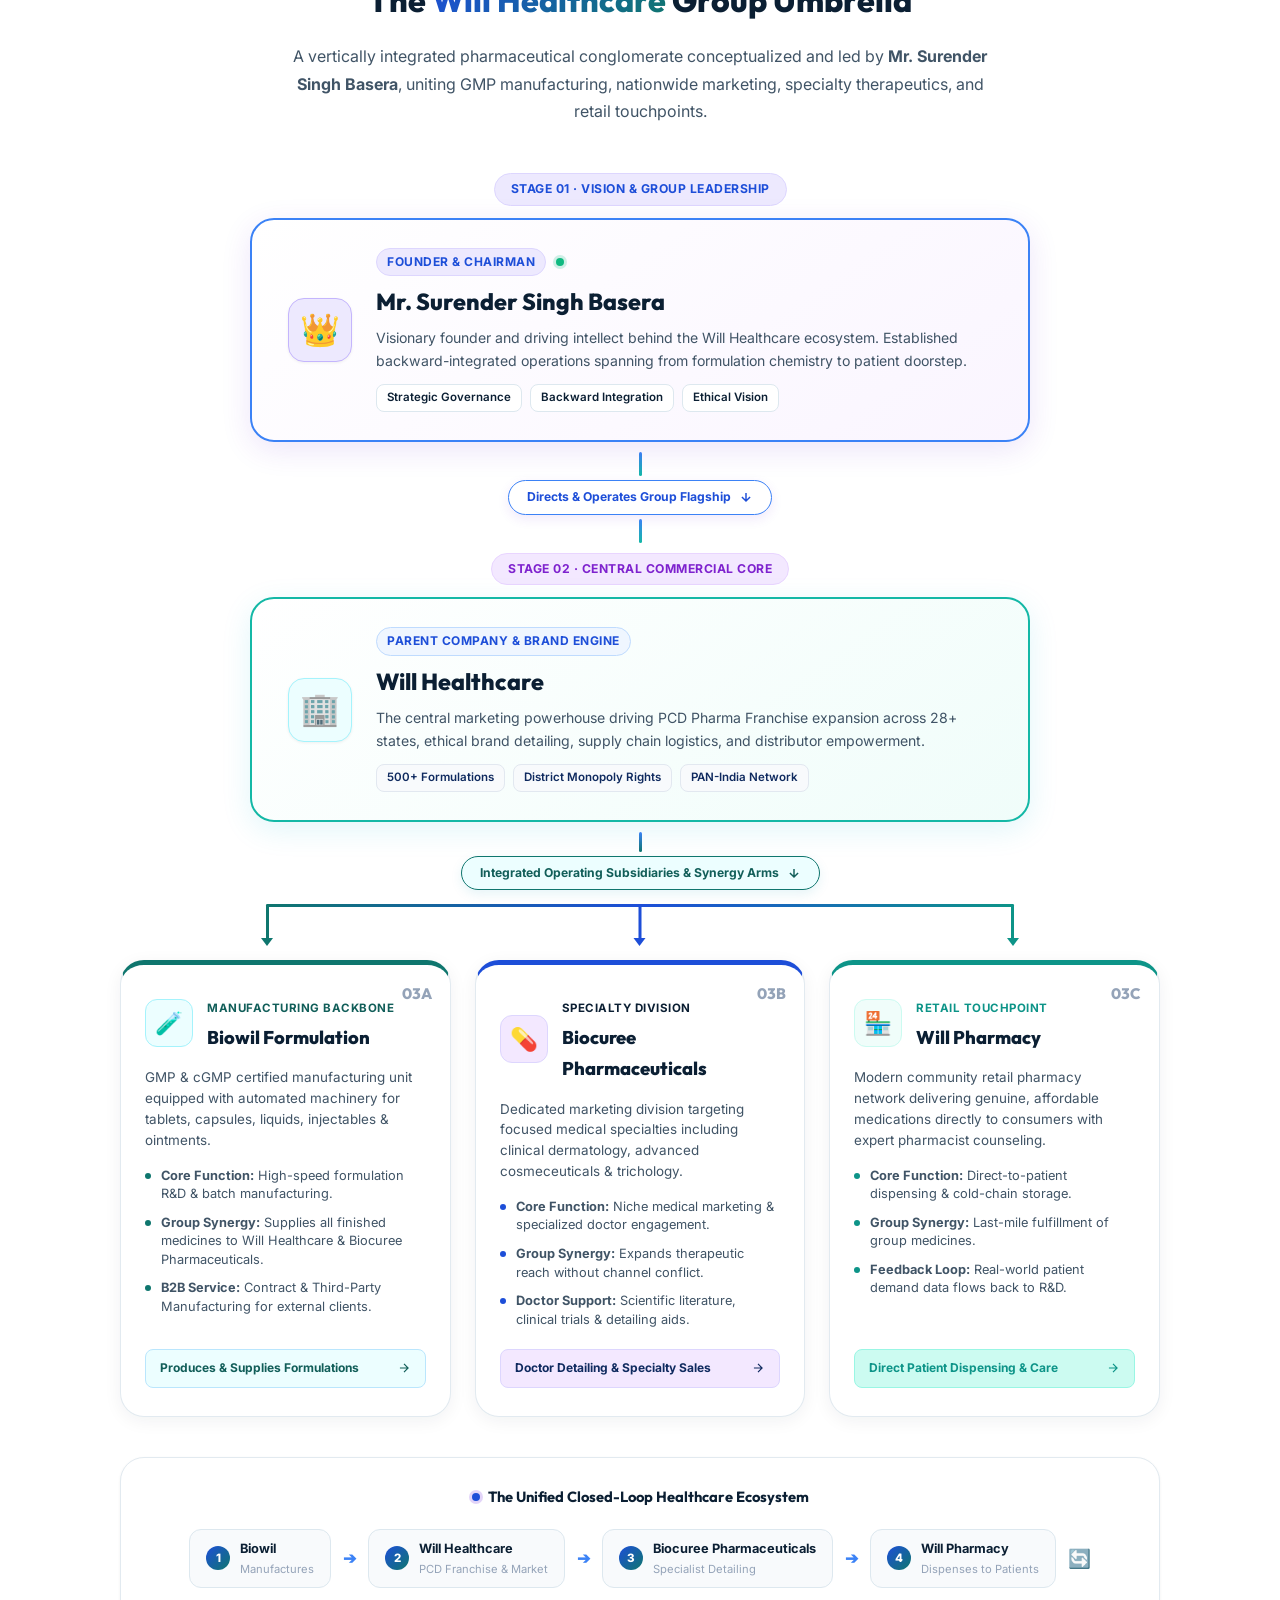
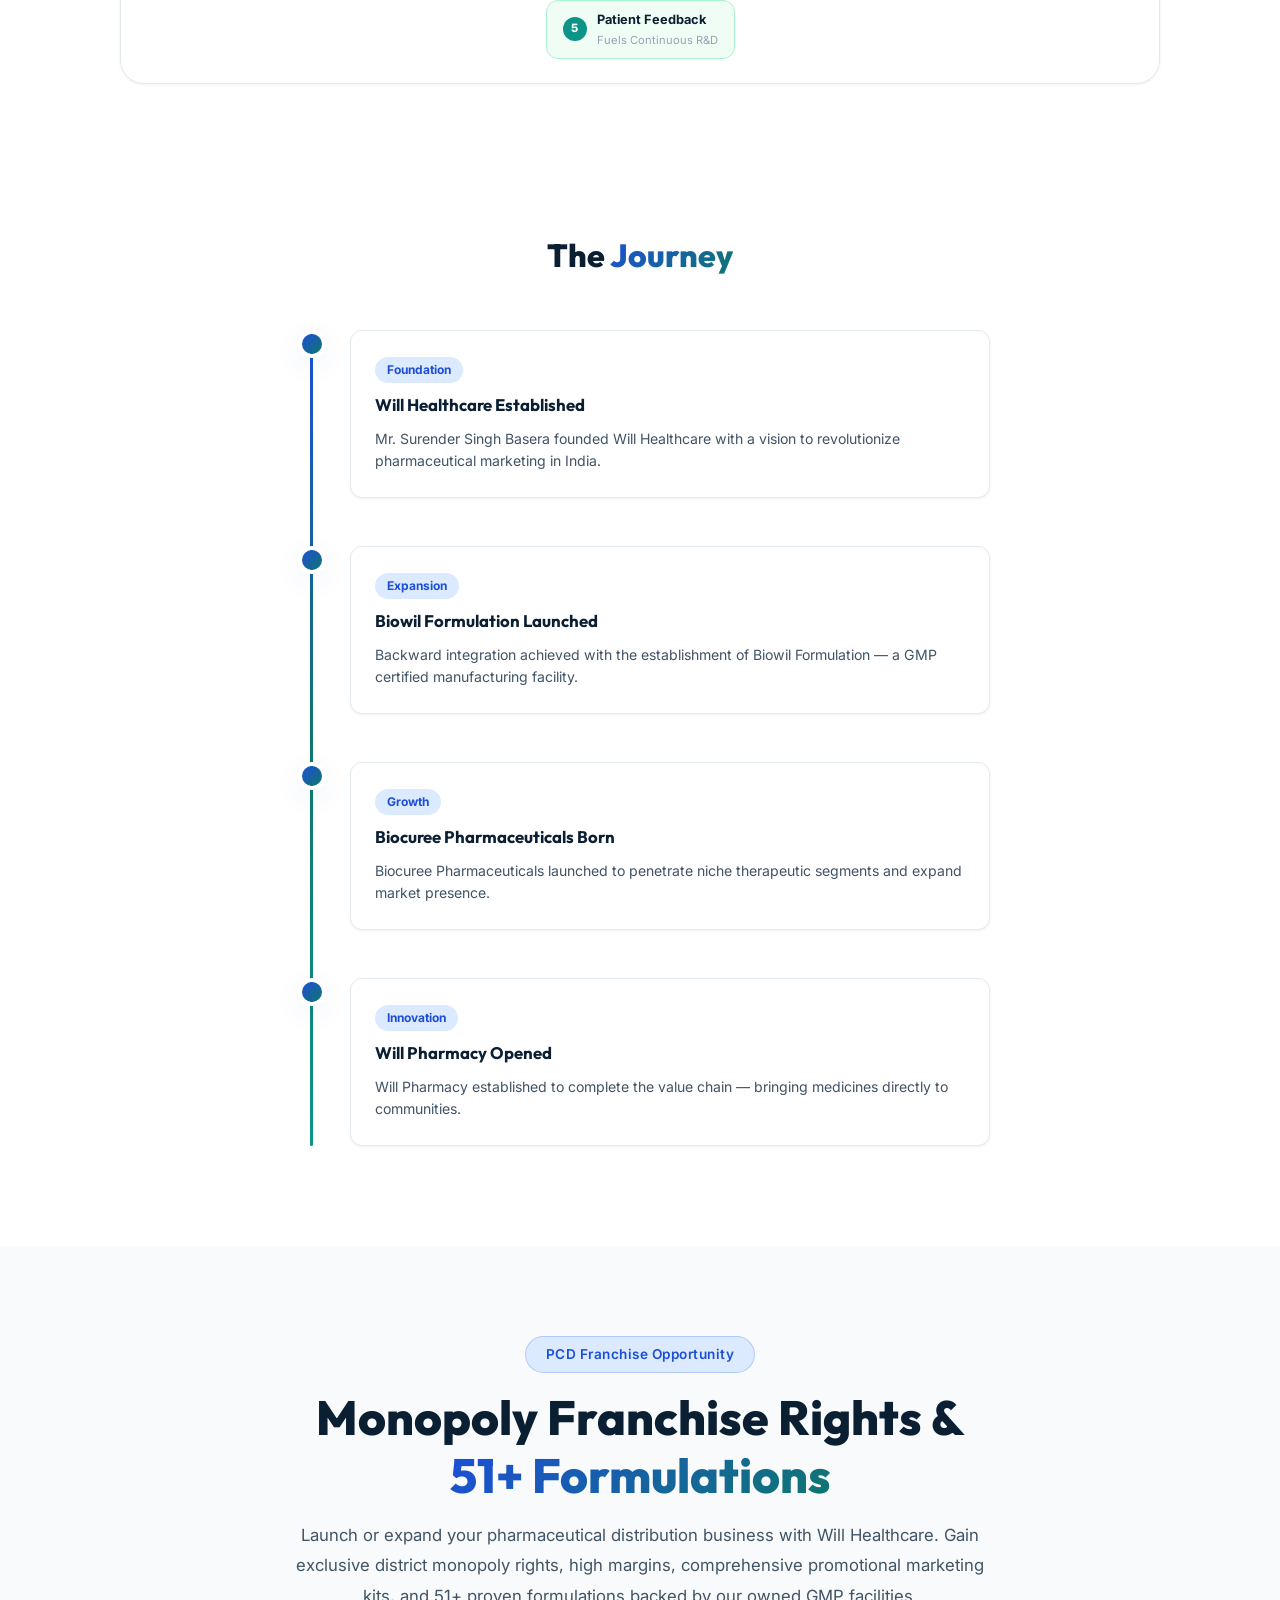
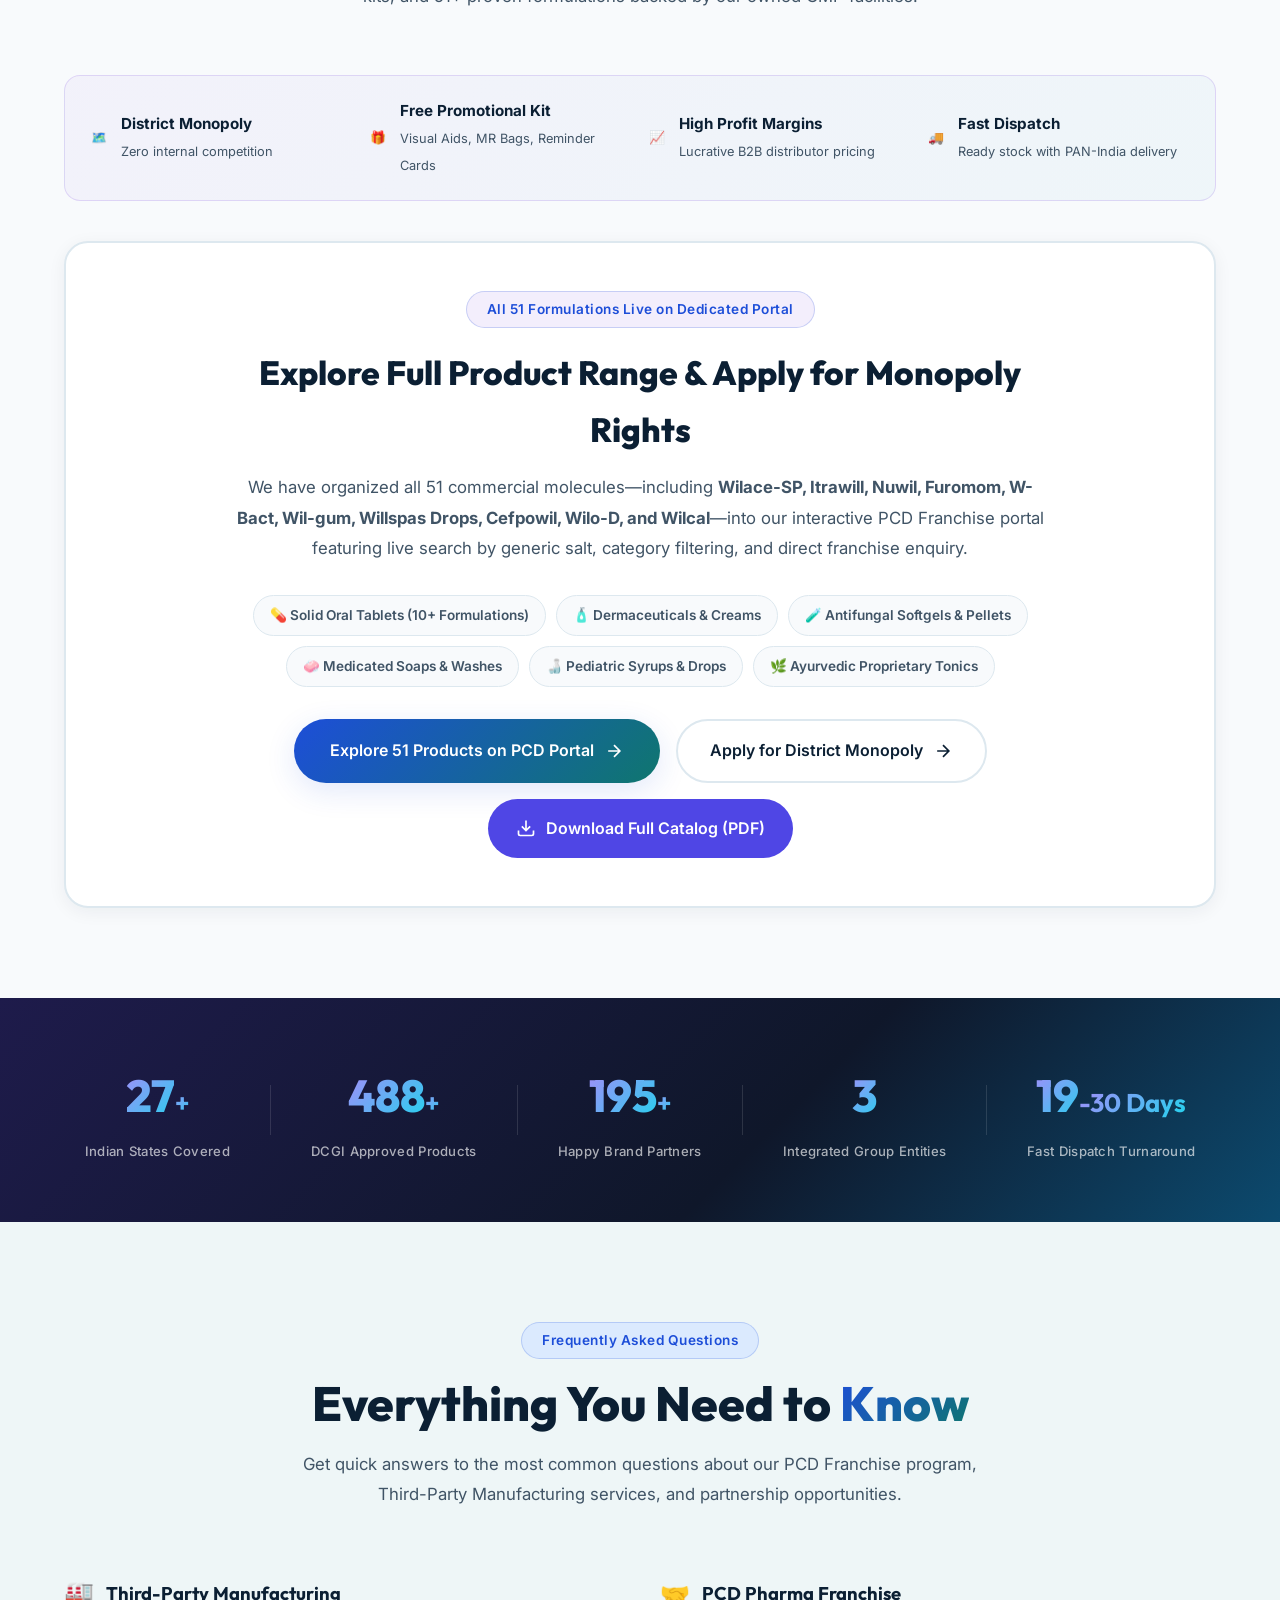
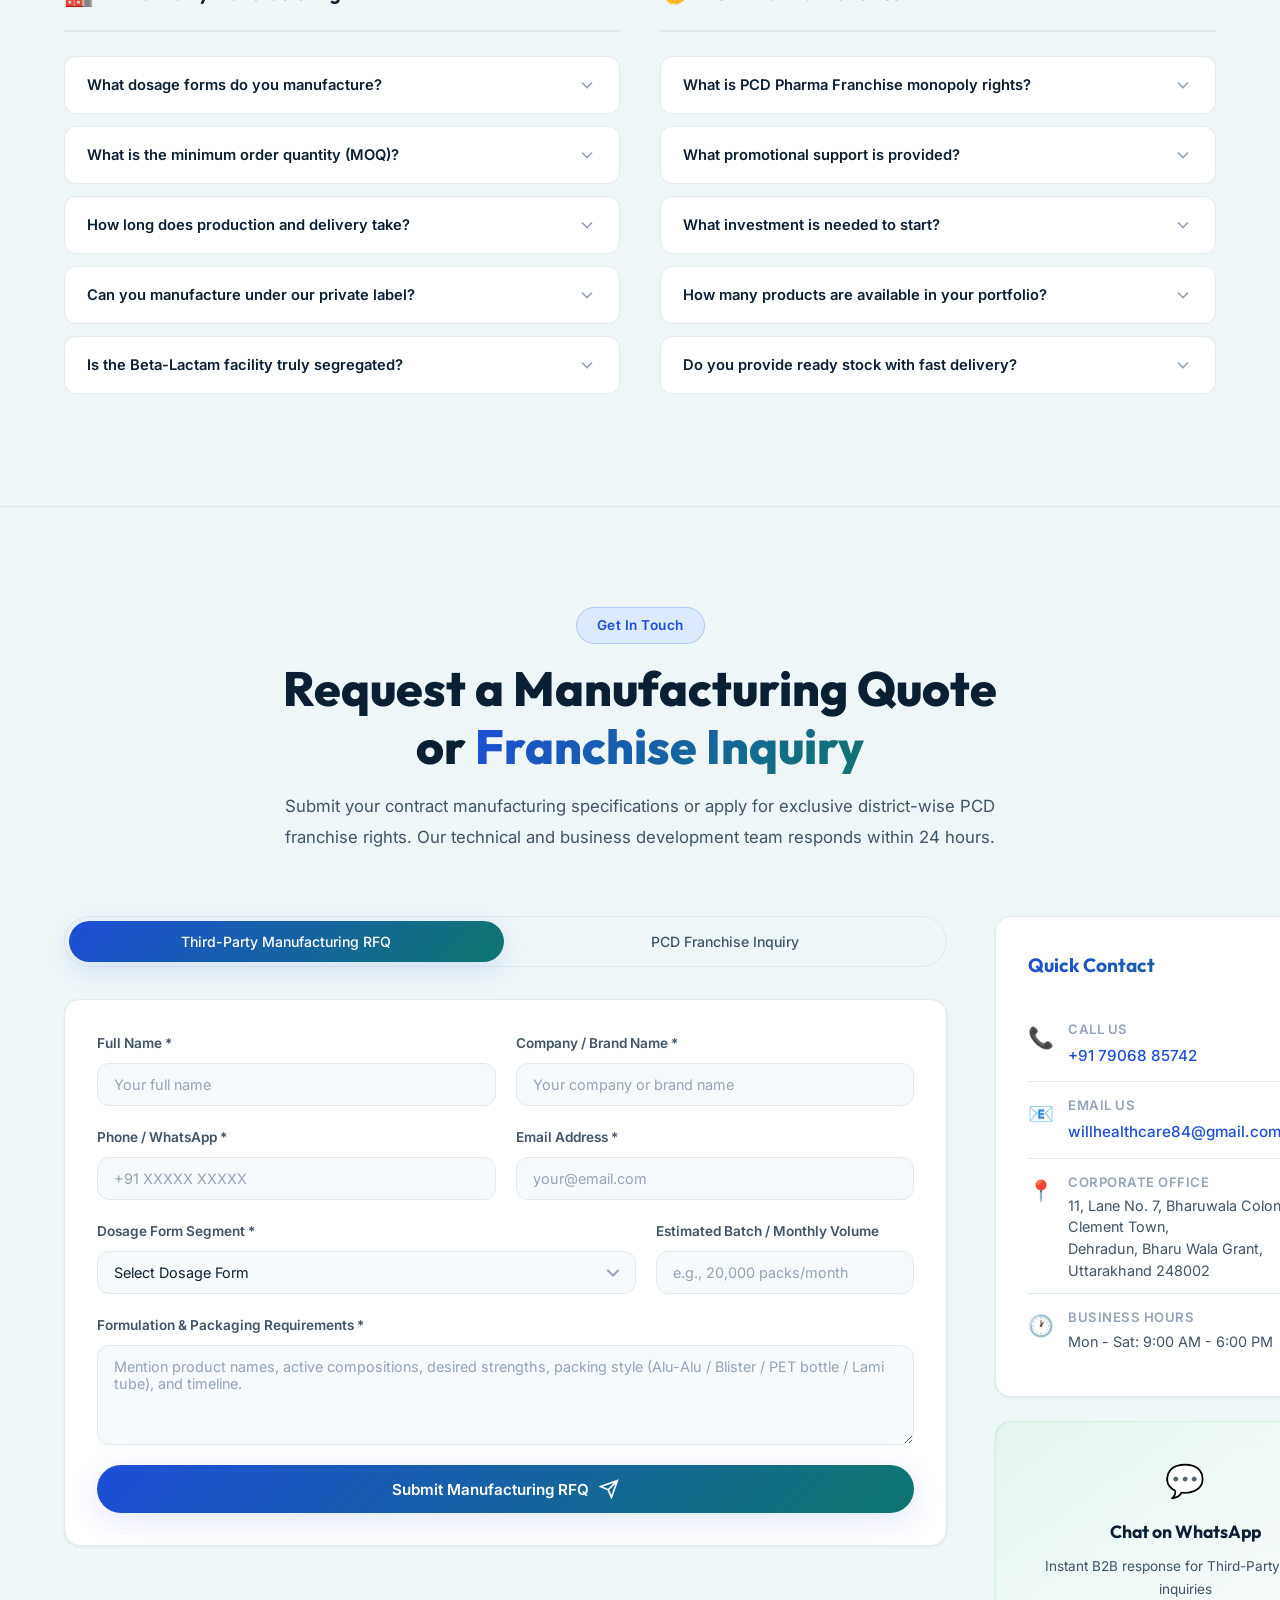
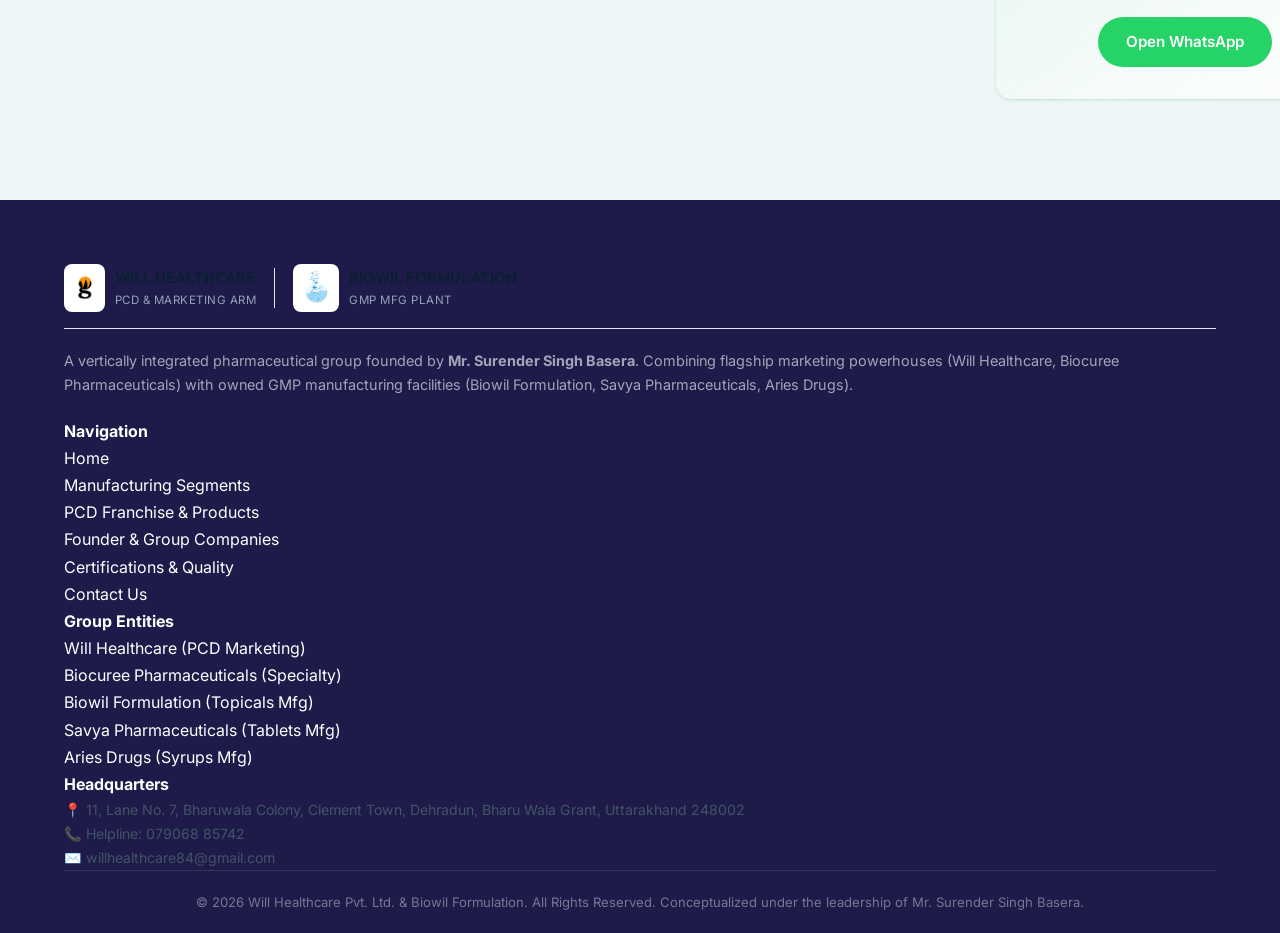
==== commit 3757ec35: "Update site-wide contact email" ====
--- a/index.html
+++ b/index.html
@@ -1221,7 +1221,7 @@
                             <span class="contact-info-icon">📧</span>
                             <div>
                                 <strong>Email Us</strong>
-                                <a href="mailto:info@willhealthcare.in">info@willhealthcare.in</a>
+                                <a href="mailto:willhealthcare84@gmail.com">willhealthcare84@gmail.com</a>
                             </div>
                         </div>
                         <div class="contact-info-item">
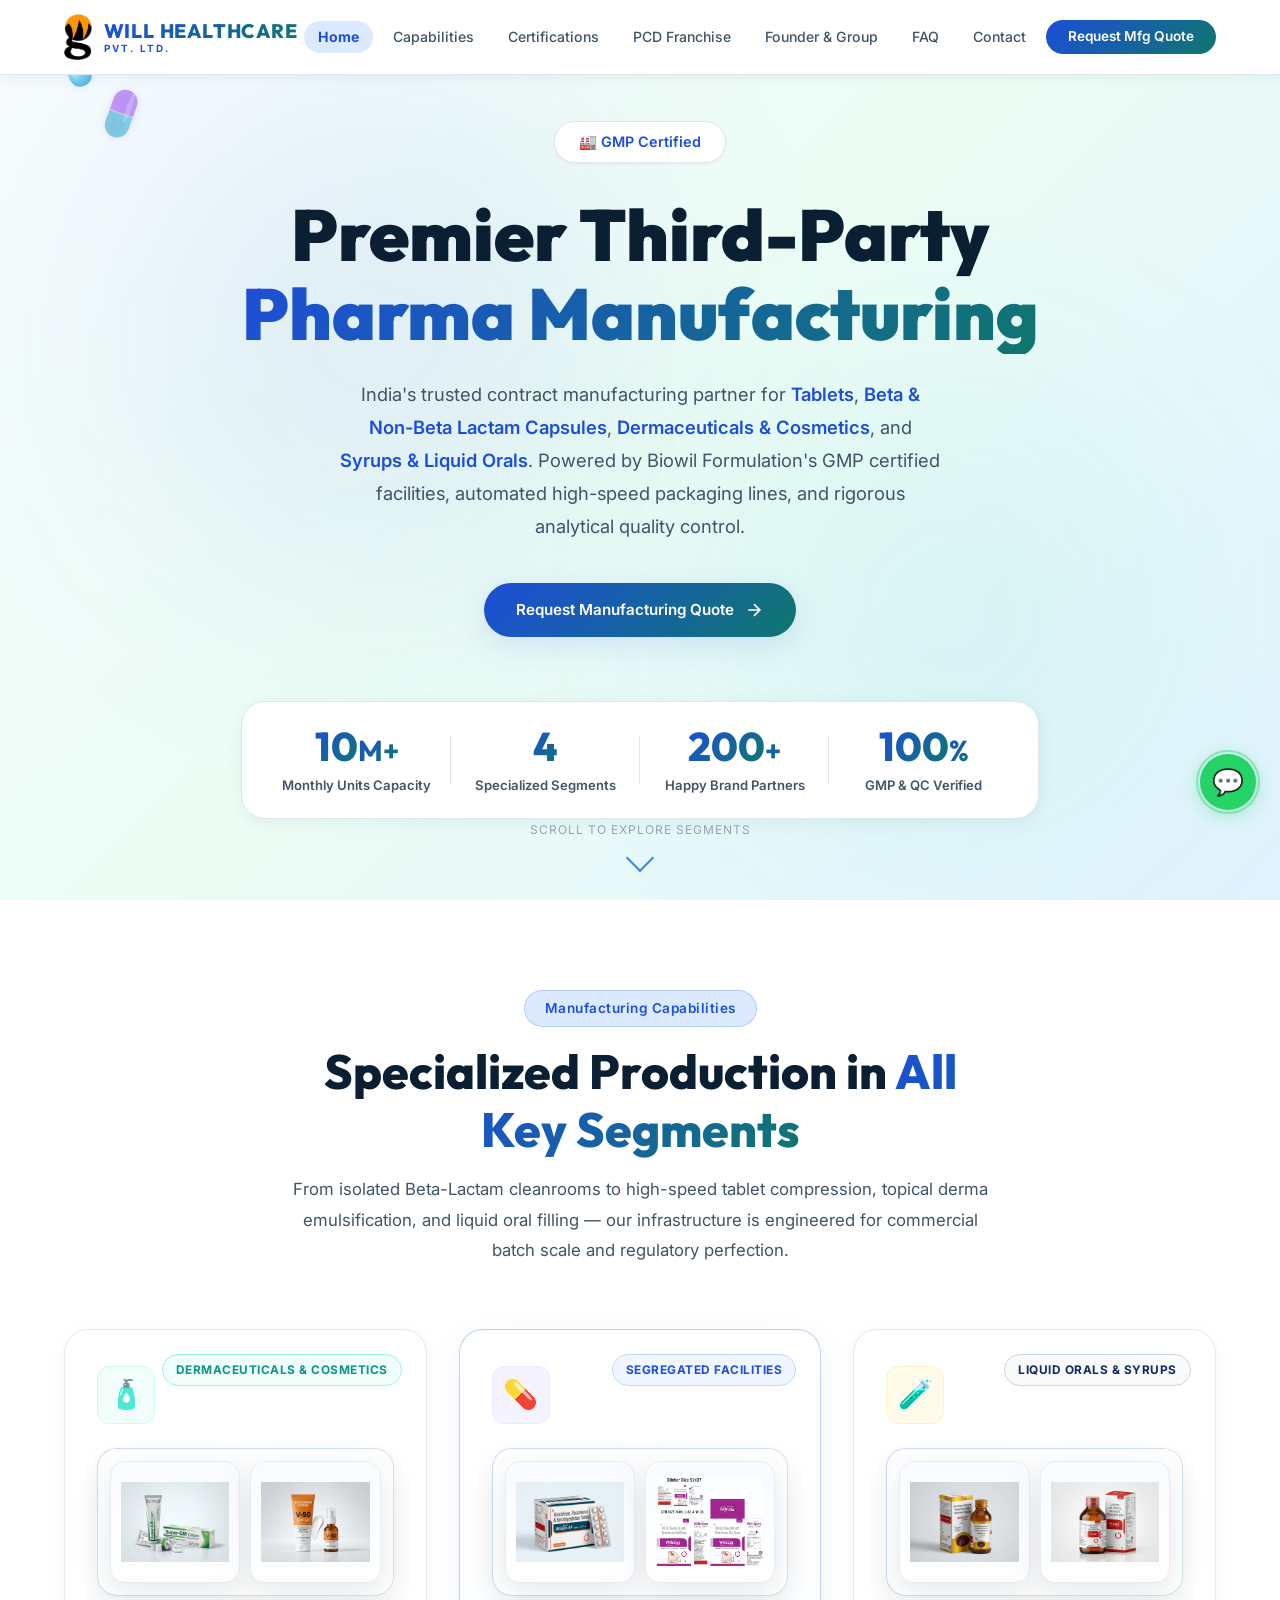
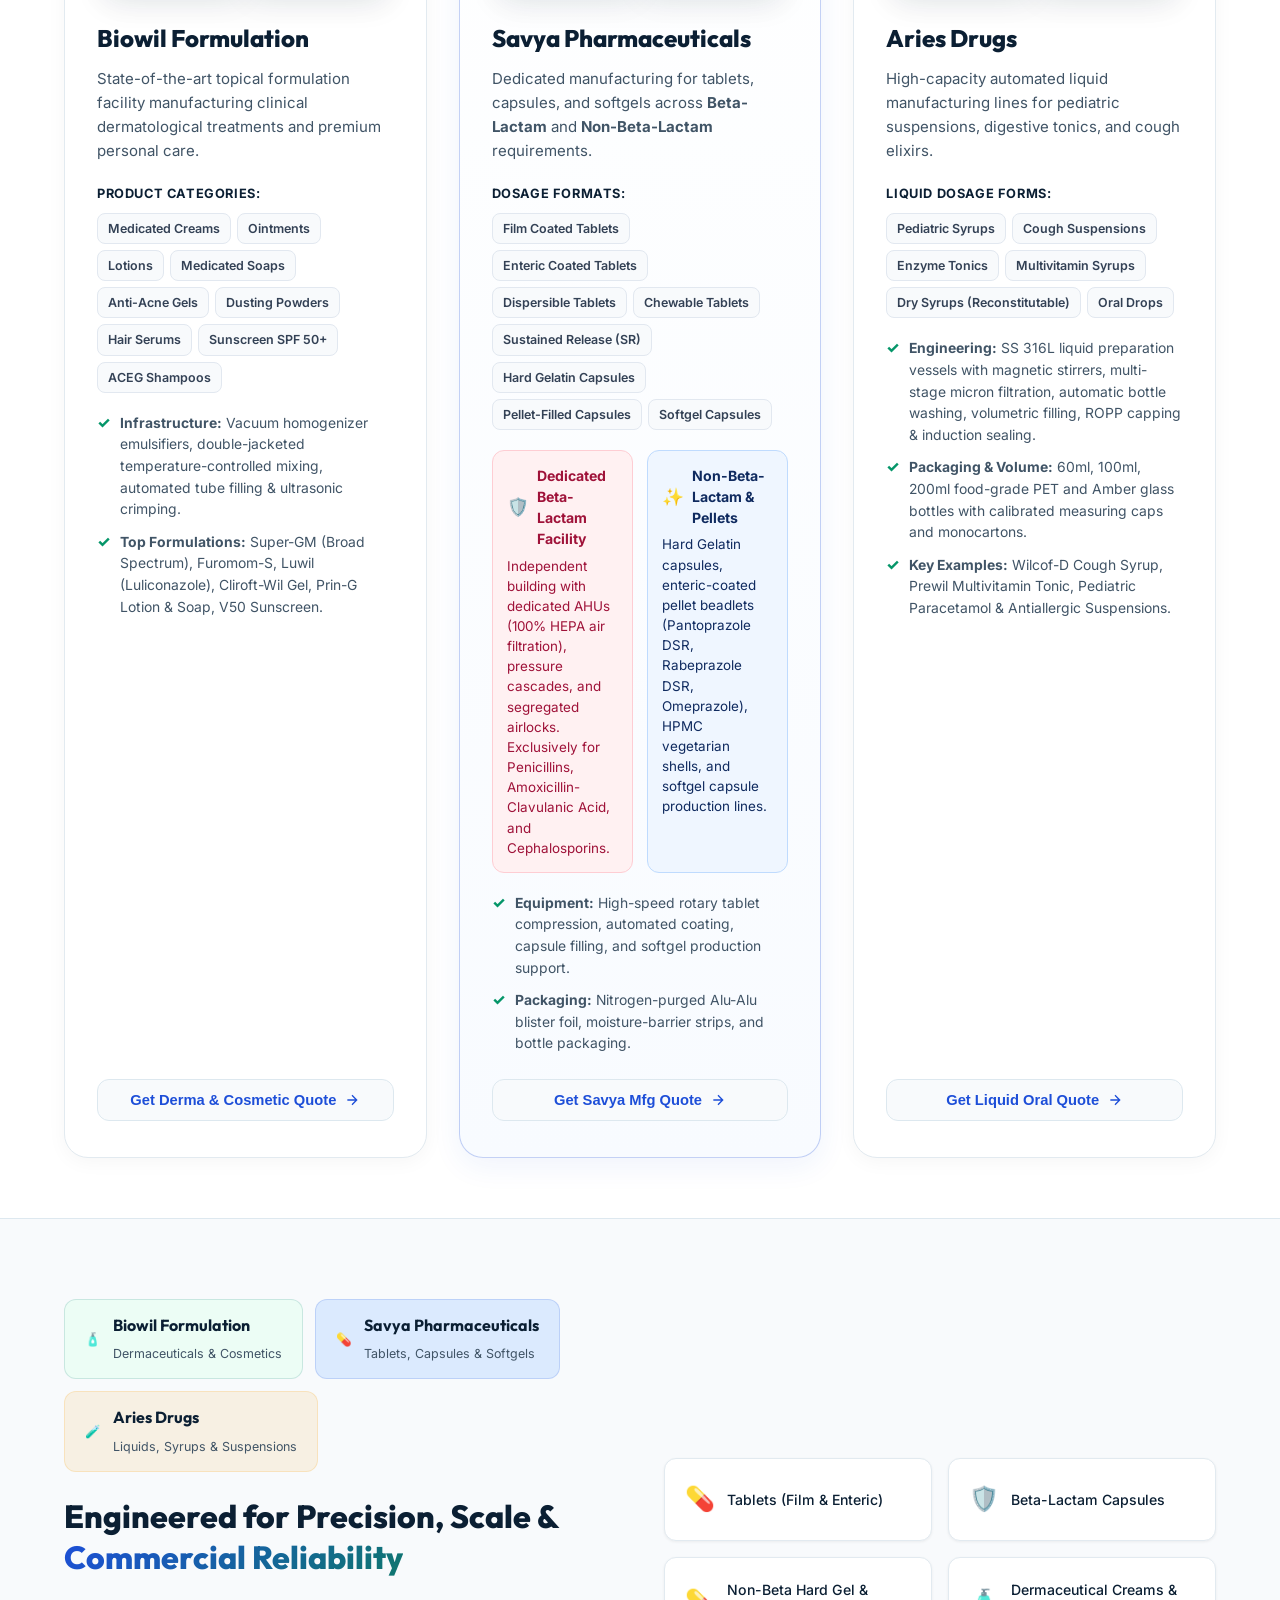
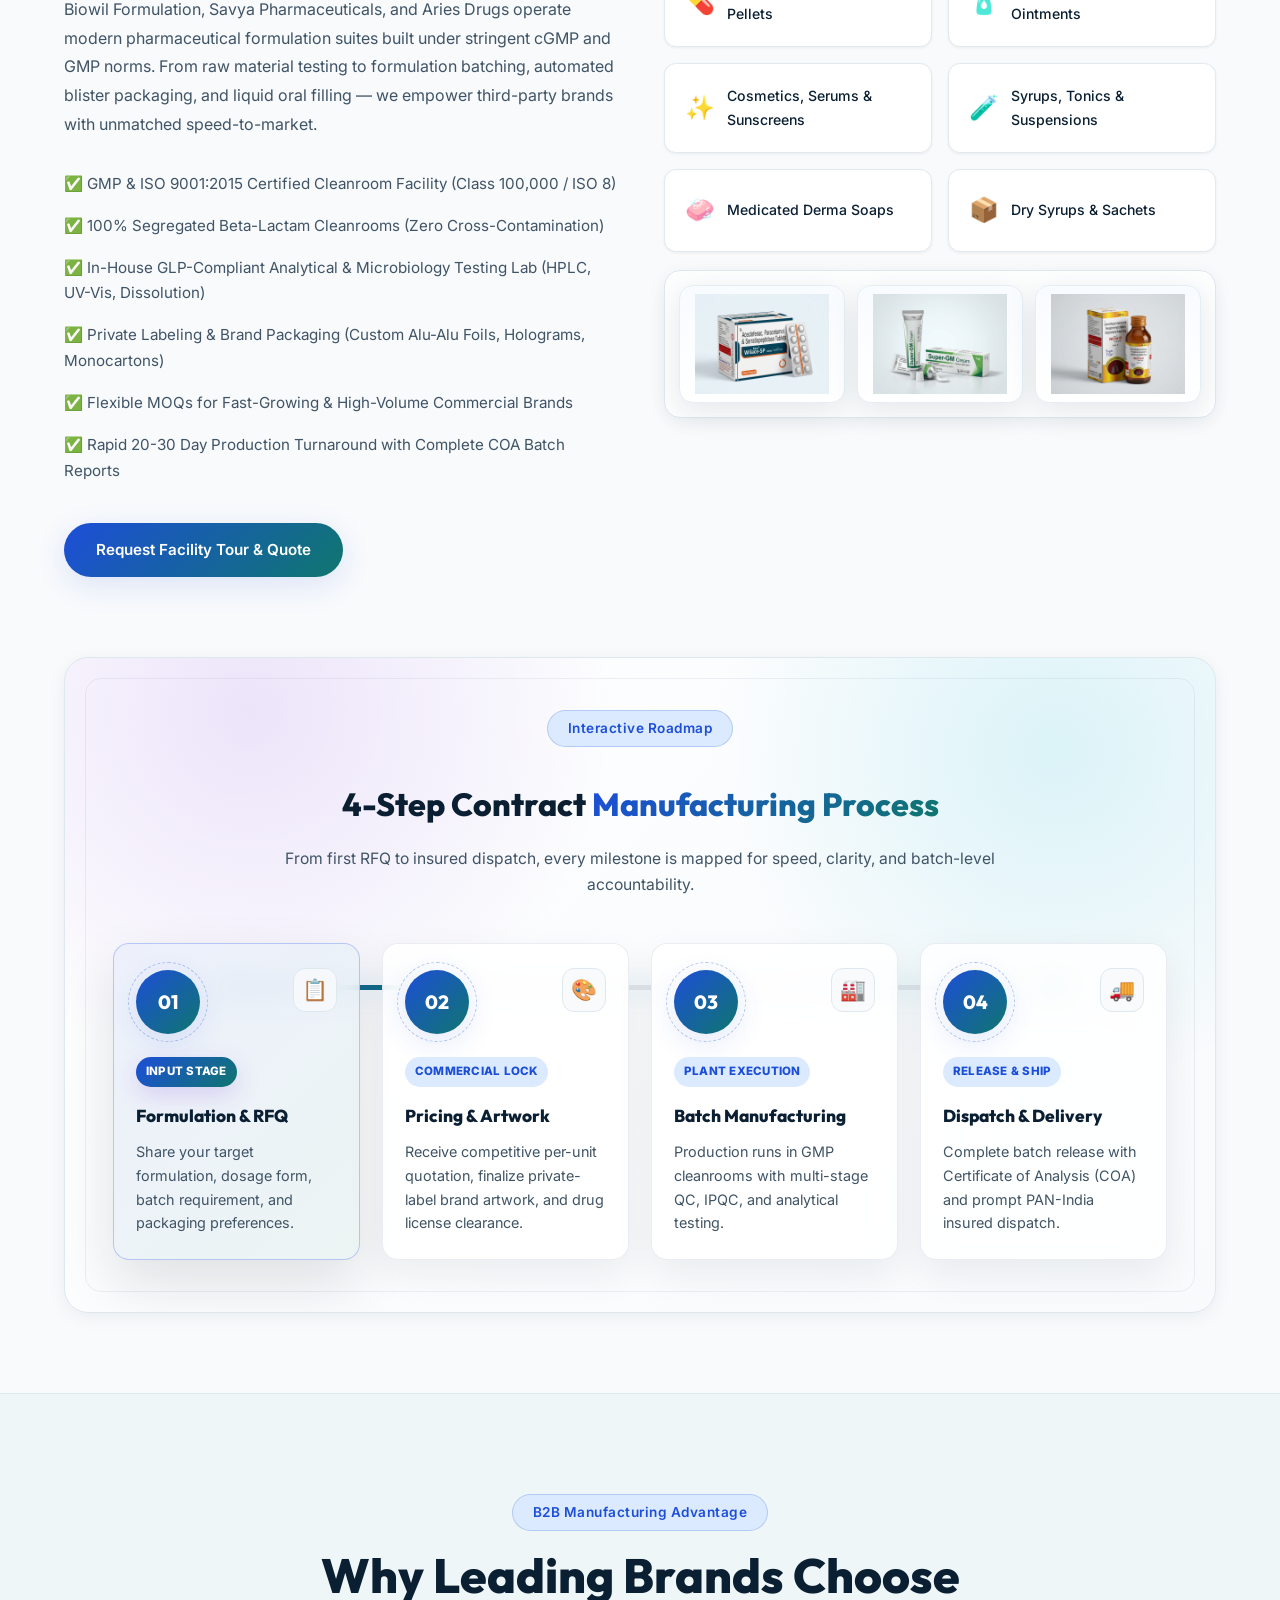
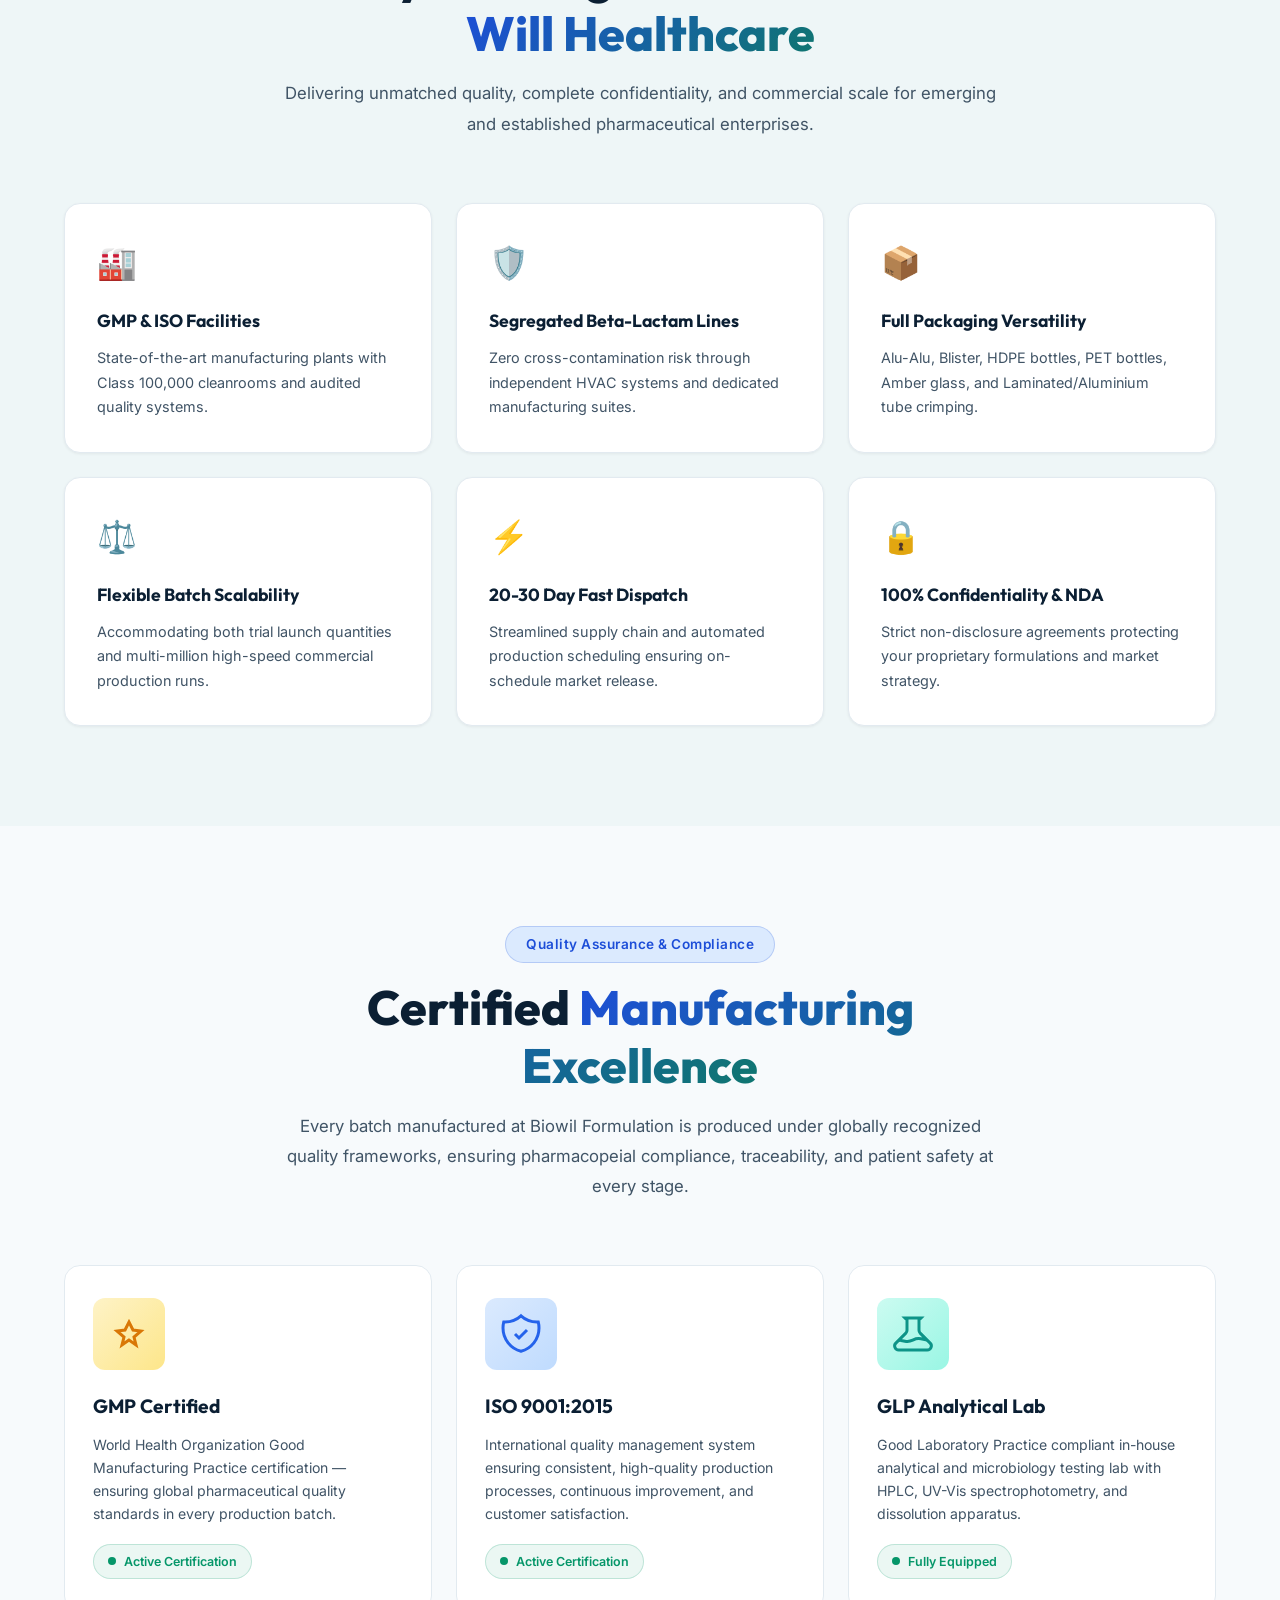
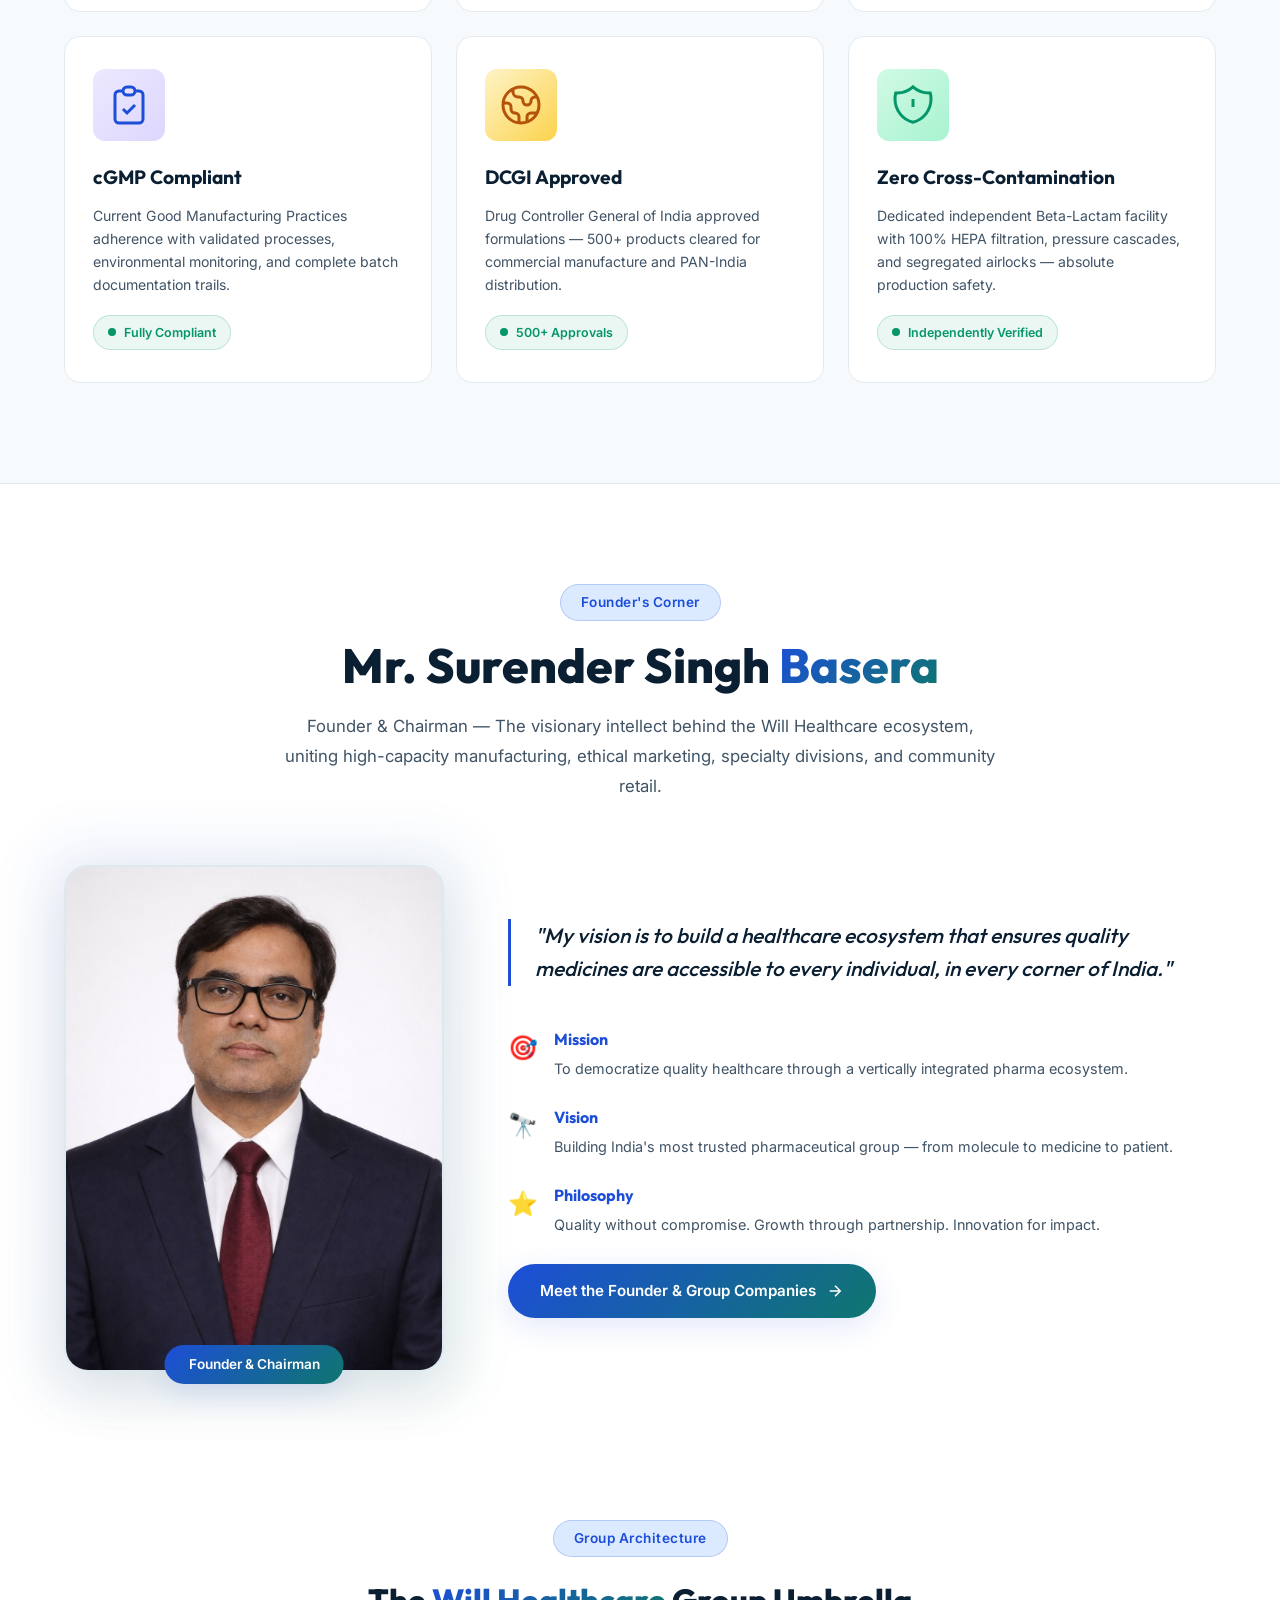
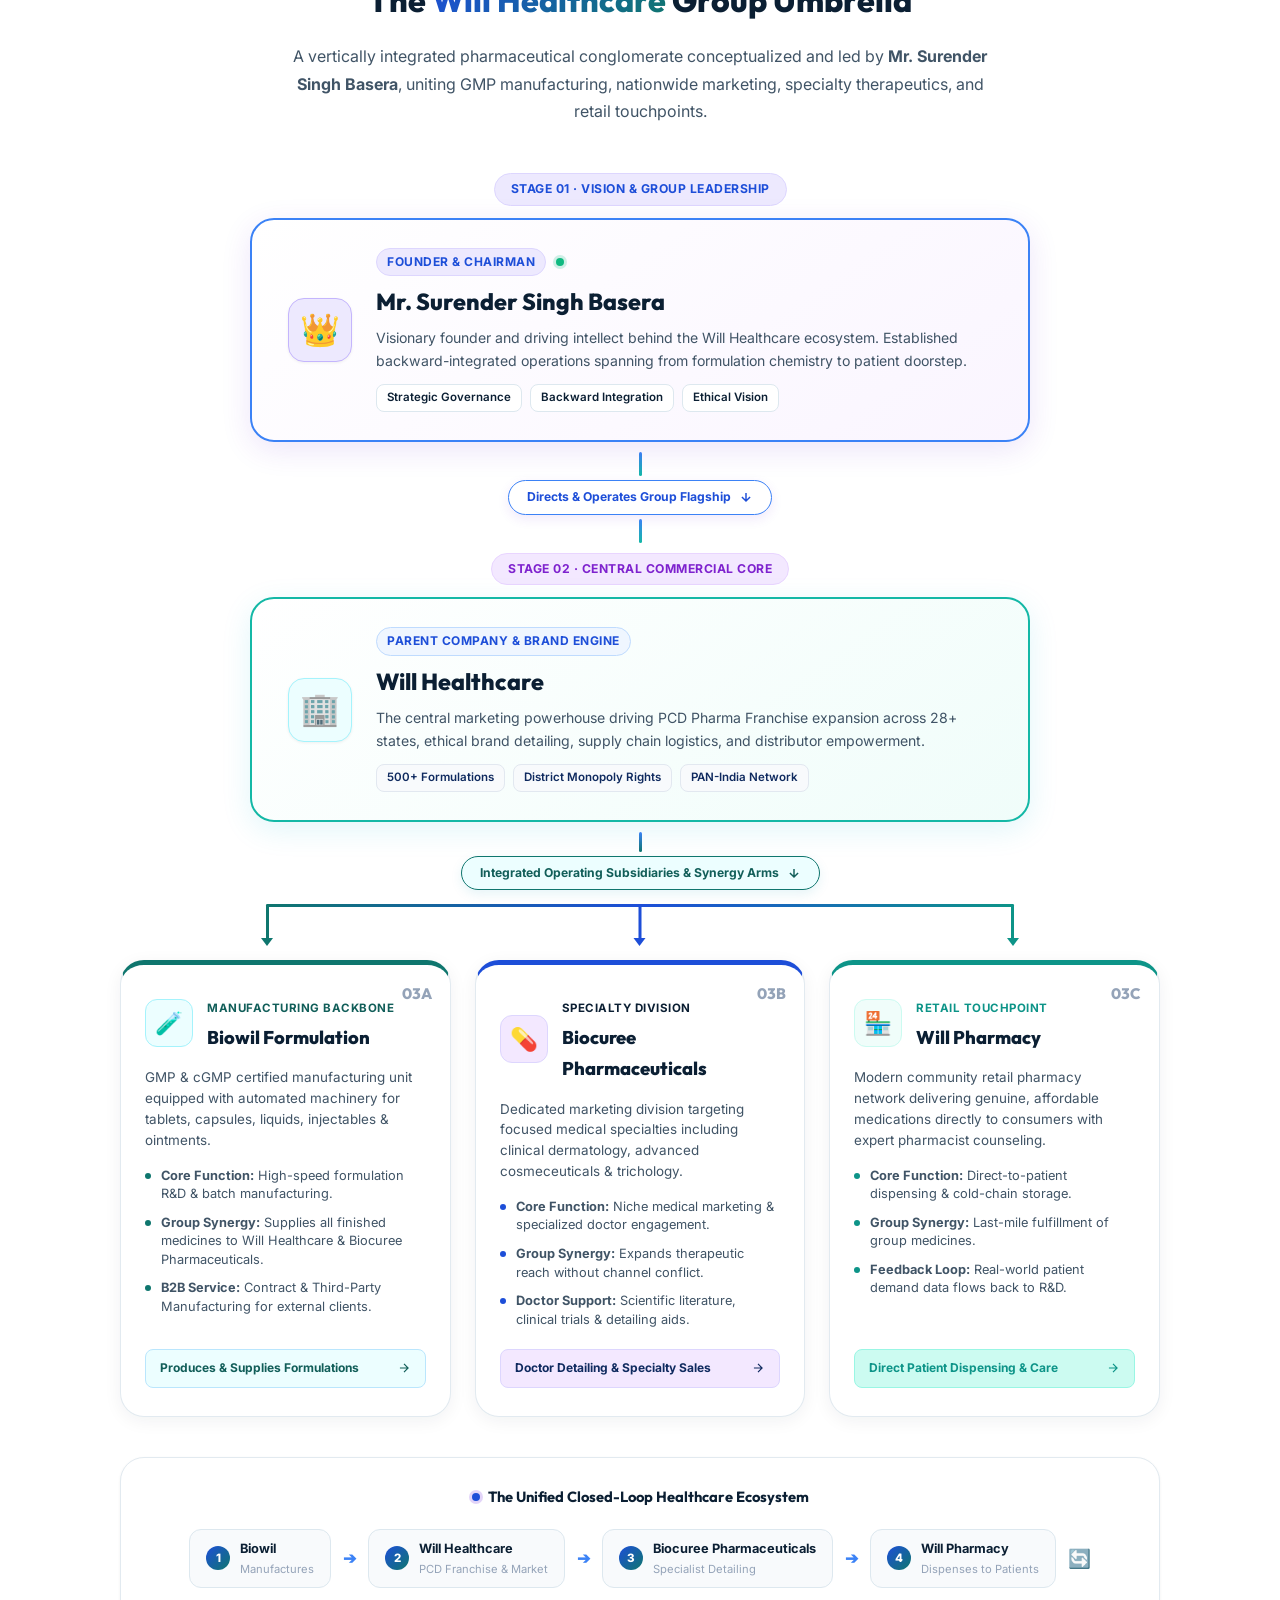
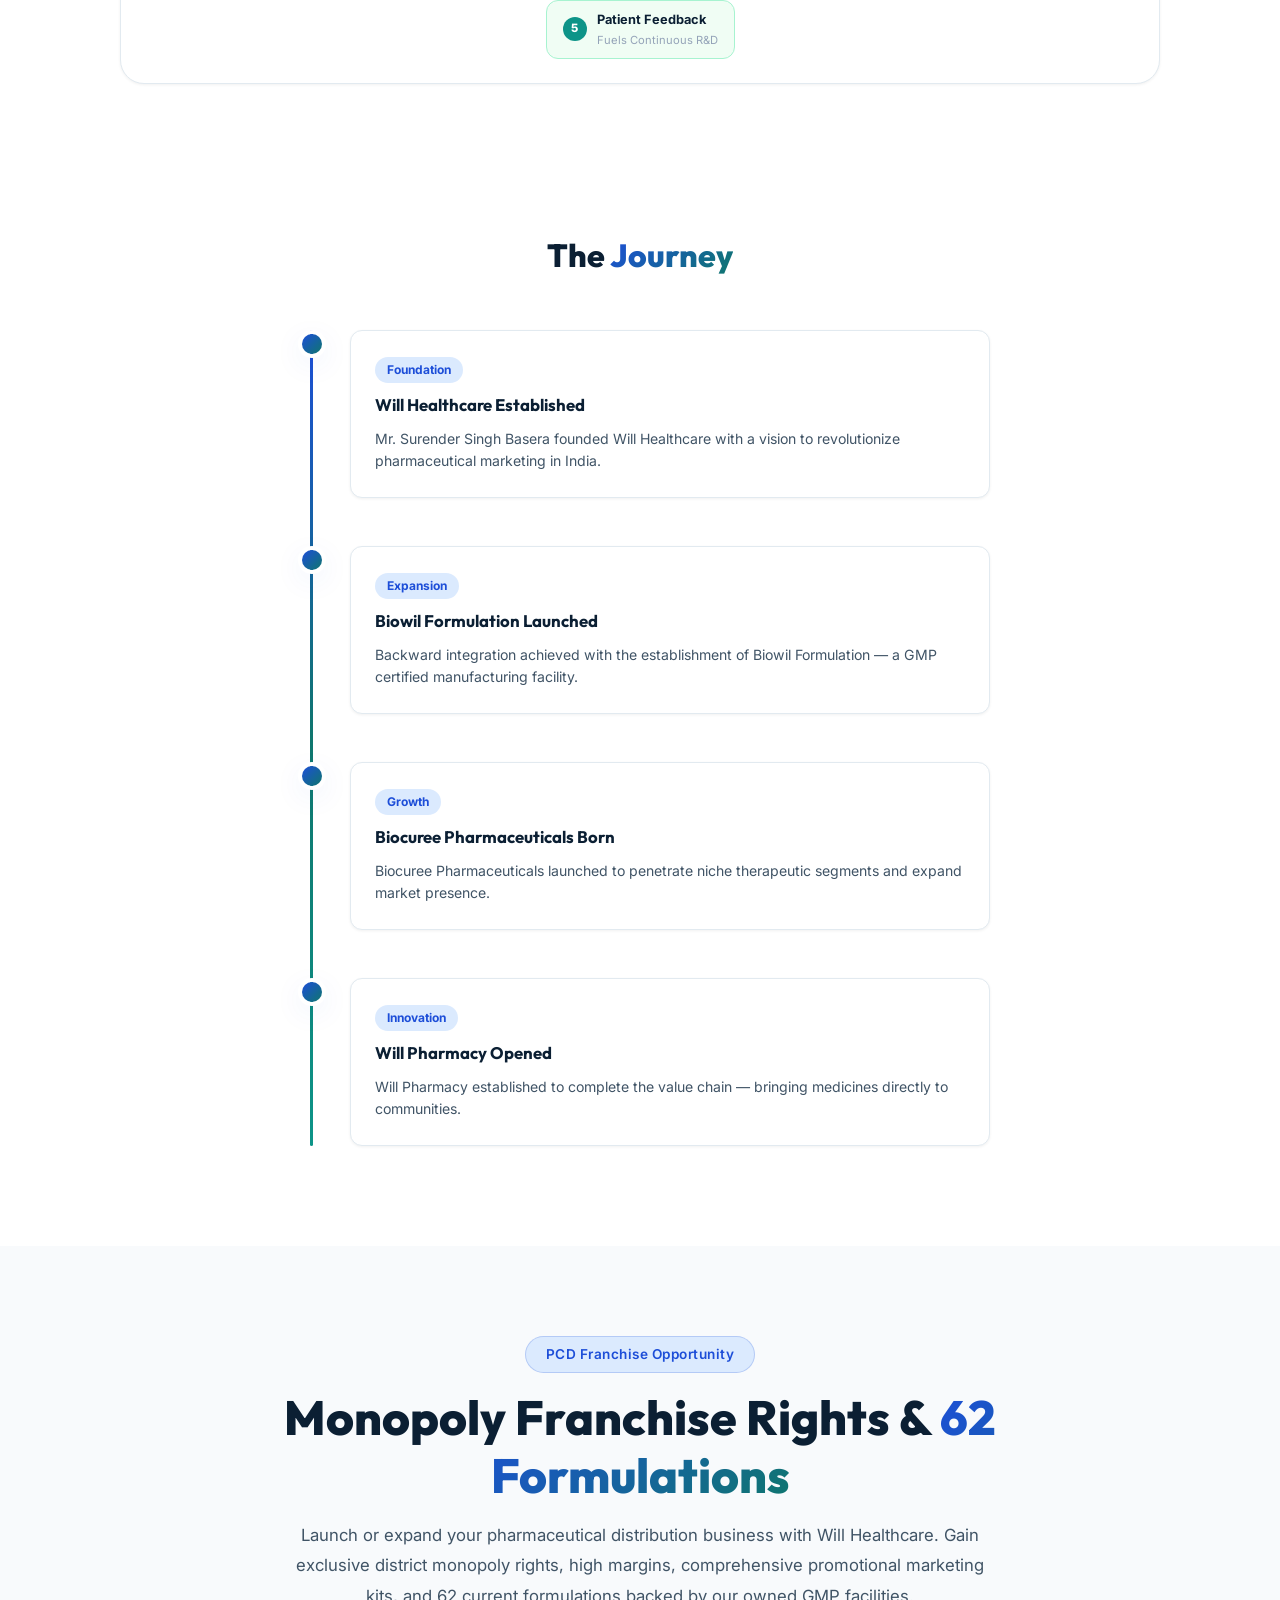
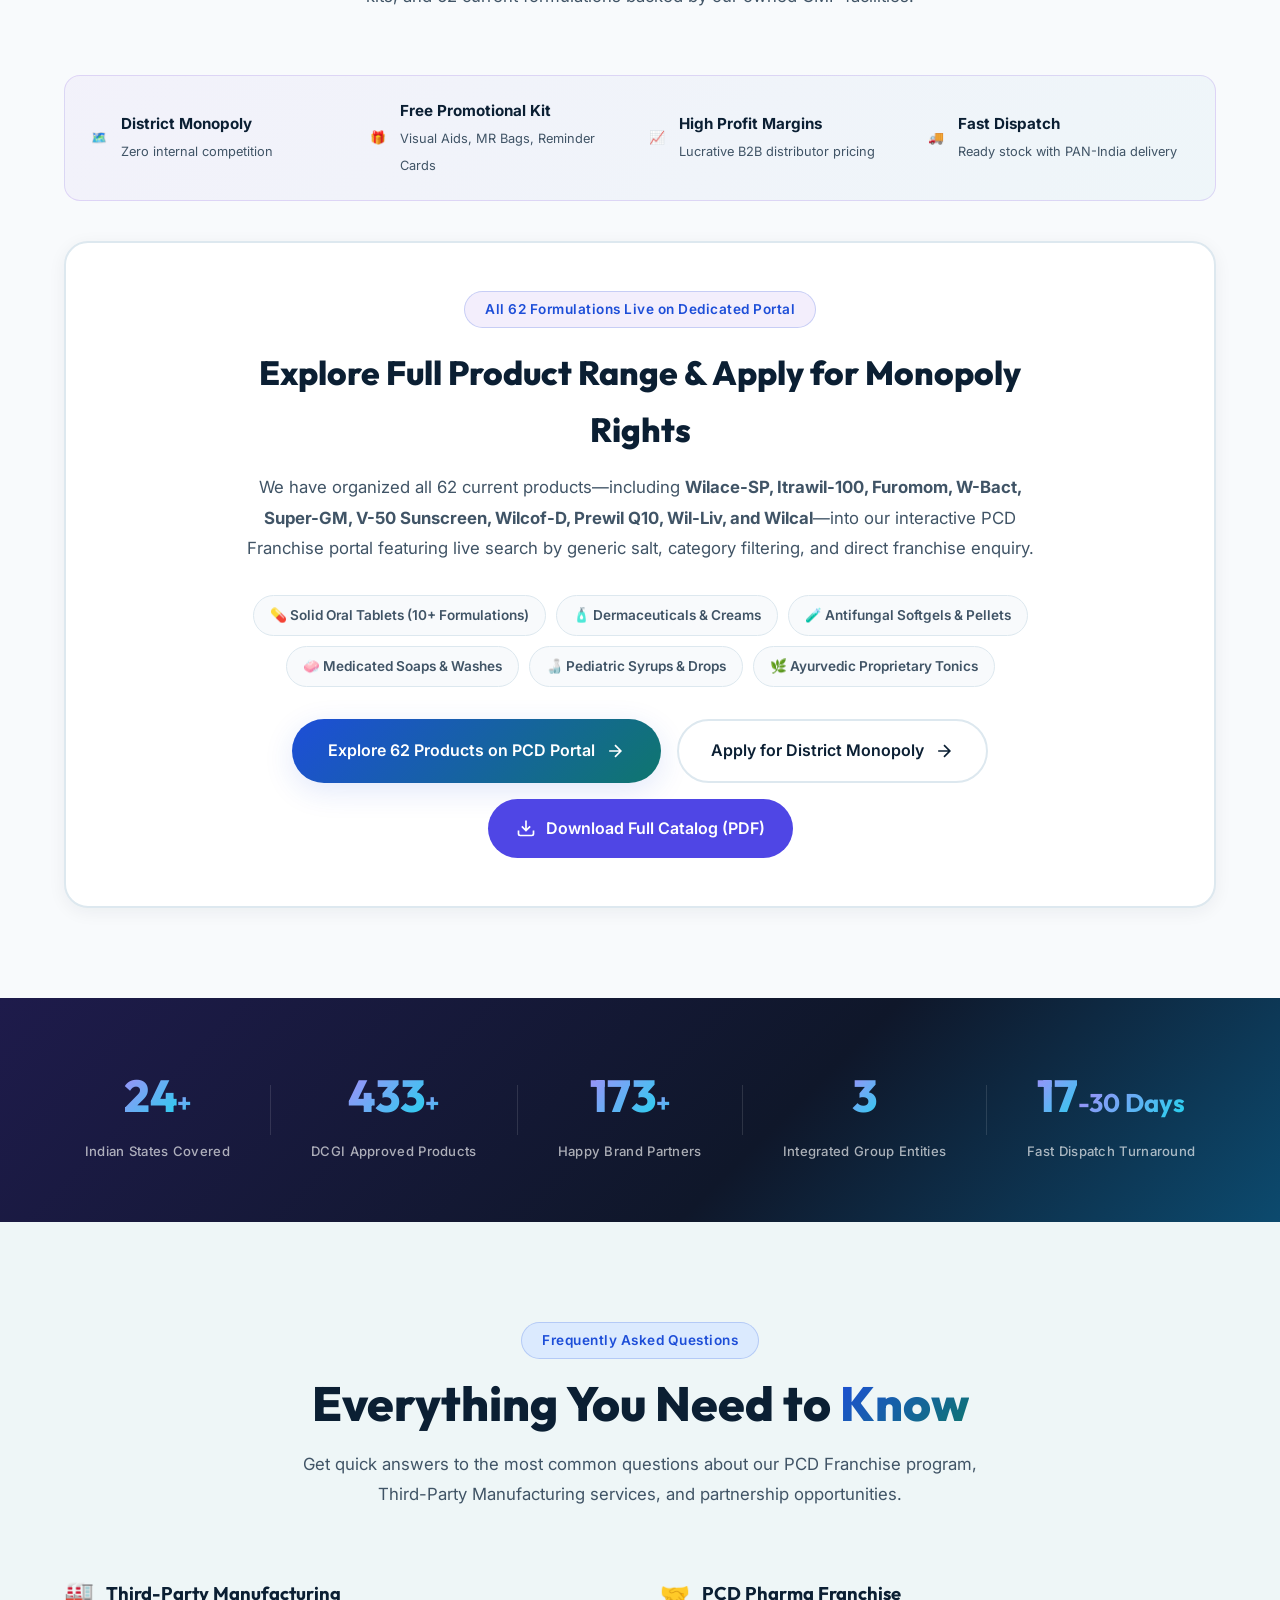
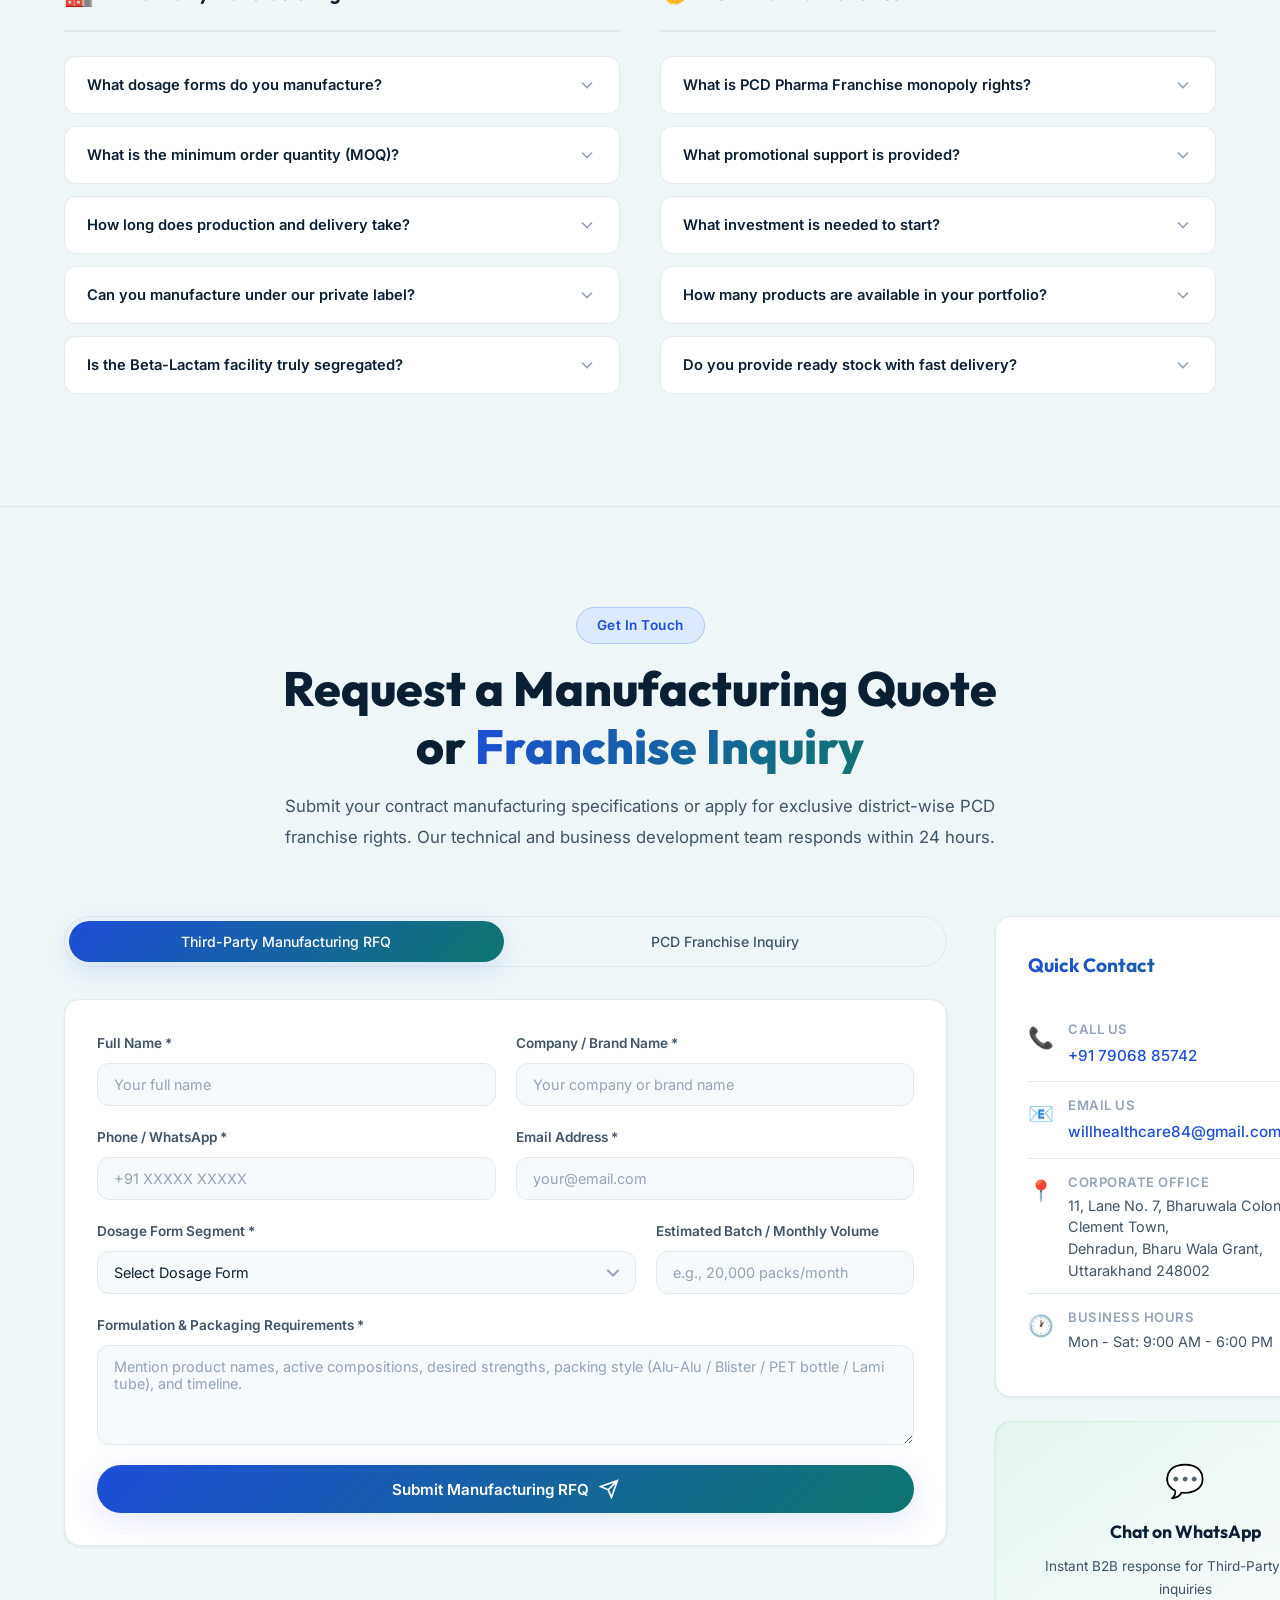
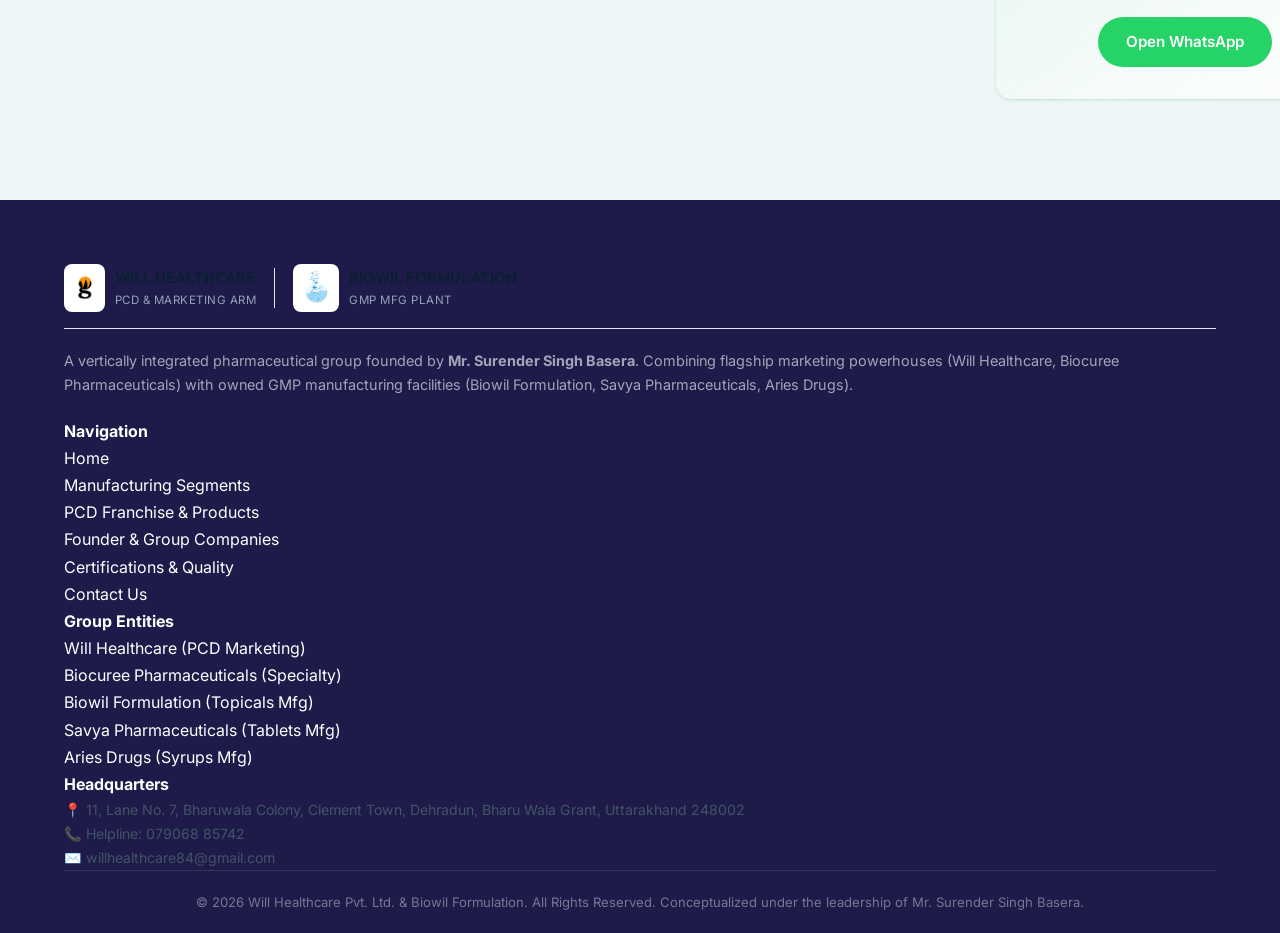
==== commit 701c08f0: "Replace PCD catalog with updated 62-product range" ====
--- a/index.html
+++ b/index.html
@@ -835,8 +835,8 @@
         <div class="container">
             <div class="section-header">
                 <span class="section-tag">PCD Franchise Opportunity</span>
-                <h2 class="section-title">Monopoly Franchise Rights &amp; <span class="gradient-text">51+ Formulations</span></h2>
-                <p class="section-desc">Launch or expand your pharmaceutical distribution business with Will Healthcare. Gain exclusive district monopoly rights, high margins, comprehensive promotional marketing kits, and 51+ proven formulations backed by our owned GMP facilities.</p>
+                <h2 class="section-title">Monopoly Franchise Rights &amp; <span class="gradient-text">62 Formulations</span></h2>
+                <p class="section-desc">Launch or expand your pharmaceutical distribution business with Will Healthcare. Gain exclusive district monopoly rights, high margins, comprehensive promotional marketing kits, and 62 current formulations backed by our owned GMP facilities.</p>
             </div>
 
             <!-- PCD Franchise Benefits Ribbon -->
@@ -874,12 +874,12 @@
             <!-- Dedicated Products Page Gateway Card -->
             <div style="background: var(--bg-white); border: 2px solid var(--border-light); border-radius: var(--radius-xl); padding: 48px; margin-top: 40px; box-shadow: var(--shadow-card); text-align: center;">
                 <div style="max-width: 820px; margin: 0 auto;">
-                    <span class="section-tag" style="background: rgba(109, 40, 217, 0.08); color: var(--purple);">All 51 Formulations Live on Dedicated Portal</span>
+                    <span class="section-tag" style="background: rgba(109, 40, 217, 0.08); color: var(--purple);">All 62 Formulations Live on Dedicated Portal</span>
                     <h3 style="font-family: var(--font-heading); font-size: 2.1rem; font-weight: 800; margin-bottom: 14px; color: var(--text-primary);">
                         Explore Full Product Range &amp; Apply for Monopoly Rights
                     </h3>
                     <p style="color: var(--text-secondary); font-size: 1.05rem; line-height: 1.8; margin-bottom: 32px;">
-                        We have organized all 51 commercial molecules—including <strong>Wilace-SP, Itrawill, Nuwil, Furomom, W-Bact, Wil-gum, Willspas Drops, Cefpowil, Wilo-D, and Wilcal</strong>—into our interactive PCD Franchise portal featuring live search by generic salt, category filtering, and direct franchise enquiry.
+                        We have organized all 62 current products—including <strong>Wilace-SP, Itrawil-100, Furomom, W-Bact, Super-GM, V-50 Sunscreen, Wilcof-D, Prewil Q10, Wil-Liv, and Wilcal</strong>—into our interactive PCD Franchise portal featuring live search by generic salt, category filtering, and direct franchise enquiry.
                     </p>
 
                     <!-- Preview of categories badges -->
@@ -894,14 +894,14 @@
 
                     <div style="display: flex; gap: 16px; justify-content: center; flex-wrap: wrap;">
                         <a href="pcd-franchise.html" class="btn btn-primary" style="padding: 16px 36px; font-size: 1rem;">
-                            <span>Explore 51 Products on PCD Portal</span>
+                            <span>Explore 62 Products on PCD Portal</span>
                             <svg width="20" height="20" viewBox="0 0 24 24" fill="none" stroke="currentColor" stroke-width="2"><path d="M5 12h14M12 5l7 7-7 7"/></svg>
                         </a>
                         <a href="pcd-franchise.html#pcdFormSection" class="btn btn-secondary" style="padding: 16px 32px; font-size: 1rem;">
                             <span>Apply for District Monopoly</span>
                             <svg width="20" height="20" viewBox="0 0 24 24" fill="none" stroke="currentColor" stroke-width="2"><path d="M5 12h14M12 5l7 7-7 7"/></svg>
                         </a>
-                        <a href="Will_Healthcare_Product_Catalog.pdf" download class="btn btn-whatsapp" style="background: #4F46E5; padding: 16px 28px; font-size: 1rem;">
+                        <a href="output/pdf/Will_Healthcare_Product_Catalog.pdf" download class="btn btn-whatsapp" style="background: #4F46E5; padding: 16px 28px; font-size: 1rem;">
                             <svg width="20" height="20" viewBox="0 0 24 24" fill="none" stroke="currentColor" stroke-width="2"><path d="M21 15v4a2 2 0 0 1-2 2H5a2 2 0 0 1-2-2v-4M7 10l5 5 5-5M12 15V3"/></svg>
                             <span>Download Full Catalog (PDF)</span>
                         </a>
@@ -1045,7 +1045,7 @@
                             <svg class="faq-chevron" width="20" height="20" viewBox="0 0 24 24" fill="none" stroke="currentColor" stroke-width="2"><path d="M6 9l6 6 6-6"/></svg>
                         </button>
                         <div class="faq-answer">
-                            <p>Our portfolio includes <strong>500+ DCGI-approved formulations</strong> spanning general medicine, antibiotics, dermatology, cosmetology, trichology, pediatrics, orthopedics, gastroenterology, cardiac care, and nutraceuticals. New molecules are added regularly based on market demand.</p>
+                            <p>Our current Will Healthcare PCD portfolio includes <strong>62 products</strong> across dermatology and skin care, tablets, capsules and softgels, oral liquids, nutrition, personal care, and Ayush. The downloadable catalog contains the latest composition and packing details.</p>
                         </div>
                     </div>
                     <div class="faq-item">
@@ -1395,7 +1395,7 @@
                 <h4>Thank You, <span id="successLeadName">Partner</span>!</h4>
                 <p class="success-msg">Your download for <strong>Will_Healthcare_Product_Catalog.pdf</strong> has started automatically.</p>
                 <div class="success-actions">
-                    <a href="Will_Healthcare_Product_Catalog.pdf" download="Will_Healthcare_Product_Catalog.pdf" class="btn btn-primary" id="manualDownloadLink">
+                    <a href="output/pdf/Will_Healthcare_Product_Catalog.pdf" download="Will_Healthcare_Product_Catalog.pdf" class="btn btn-primary" id="manualDownloadLink">
                         <svg width="18" height="18" viewBox="0 0 24 24" fill="none" stroke="currentColor" stroke-width="2"><path d="M21 15v4a2 2 0 0 1-2 2H5a2 2 0 0 1-2-2v-4M7 10l5 5 5-5M12 15V3"/></svg>
                         Download PDF Again
                     </a>
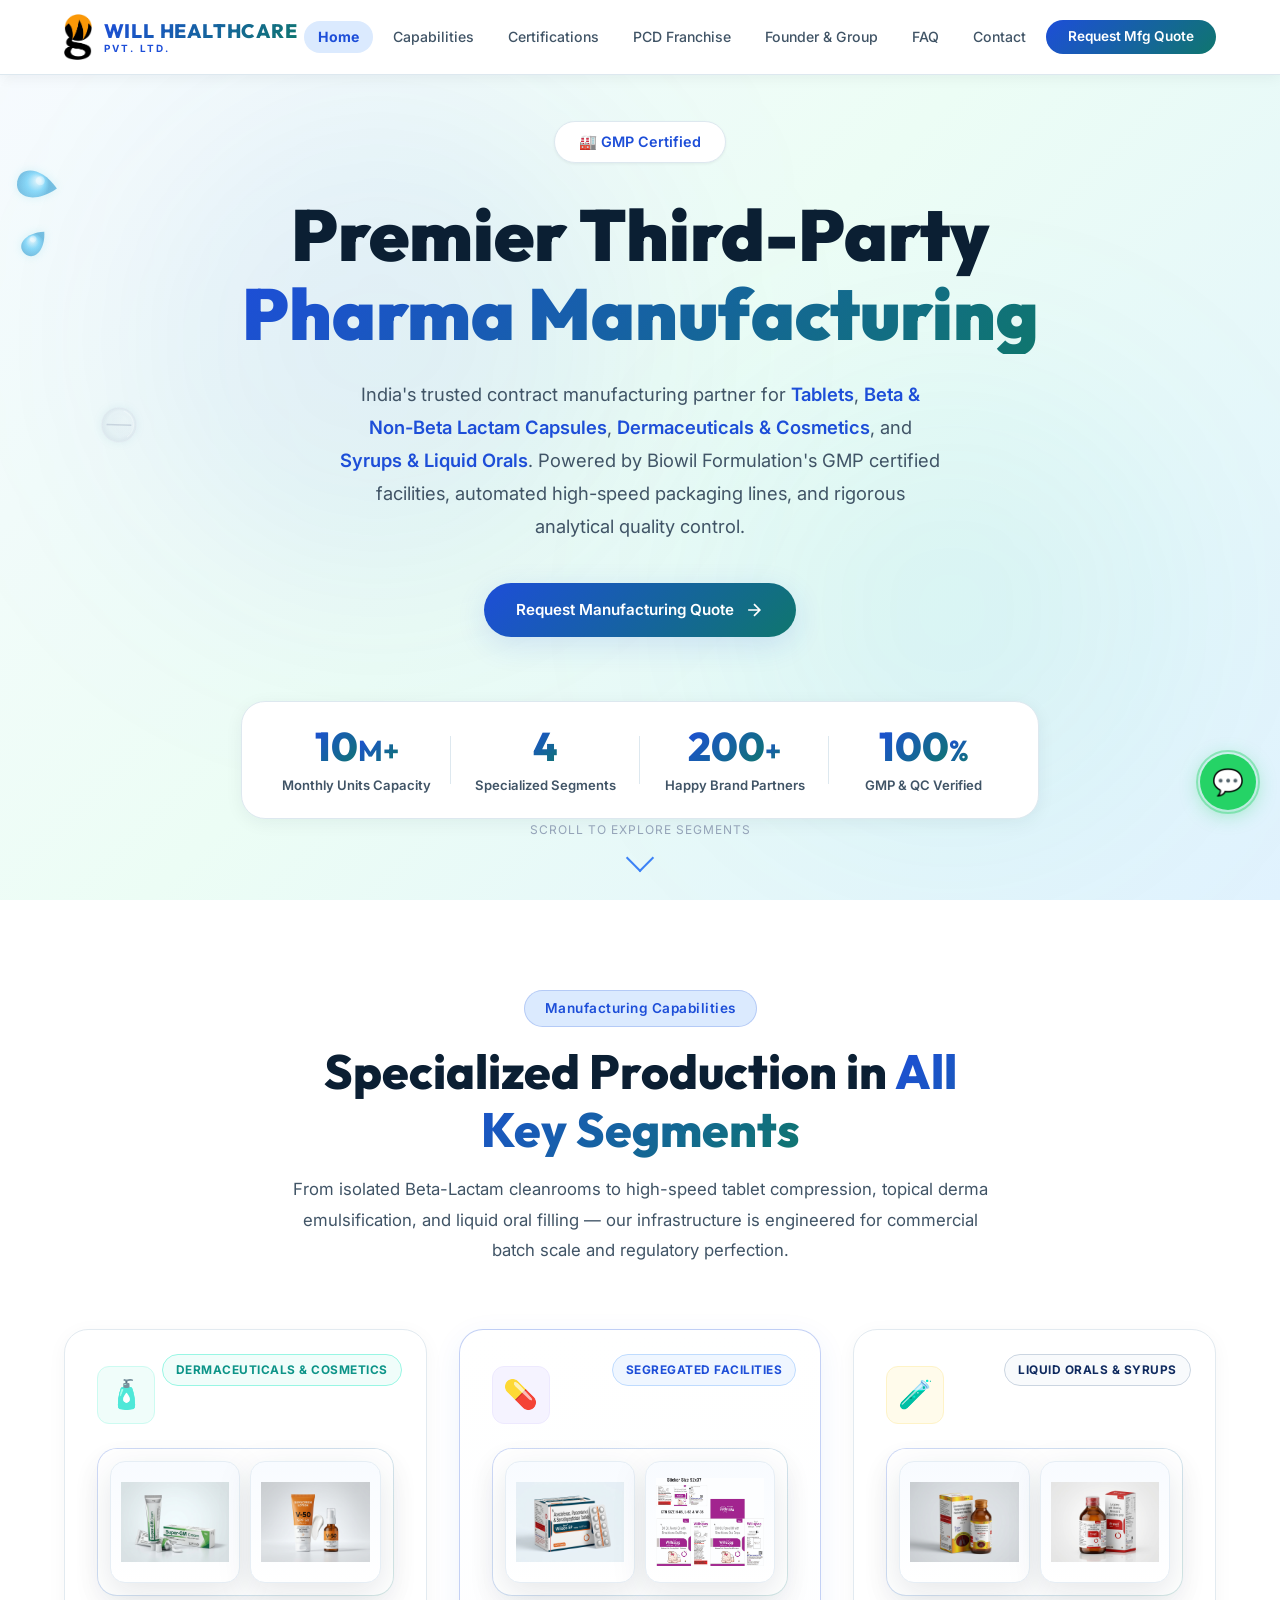
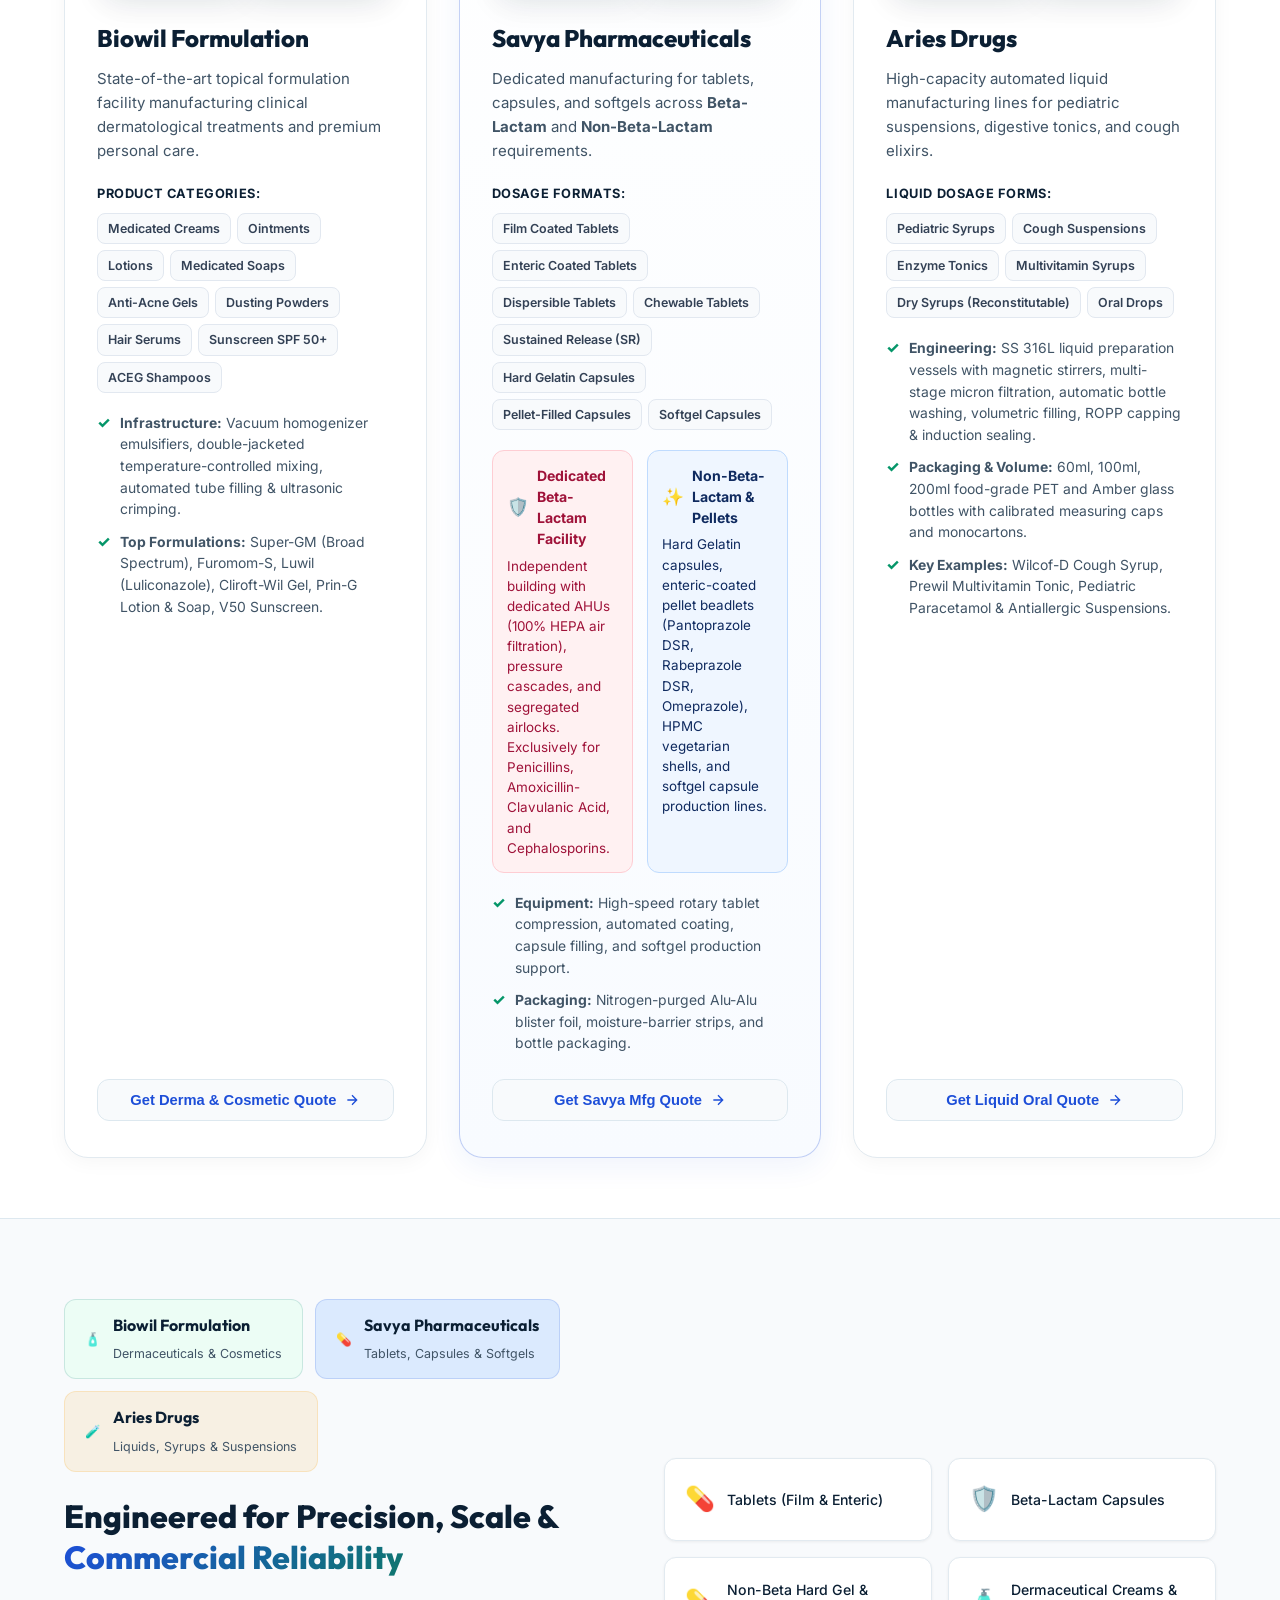
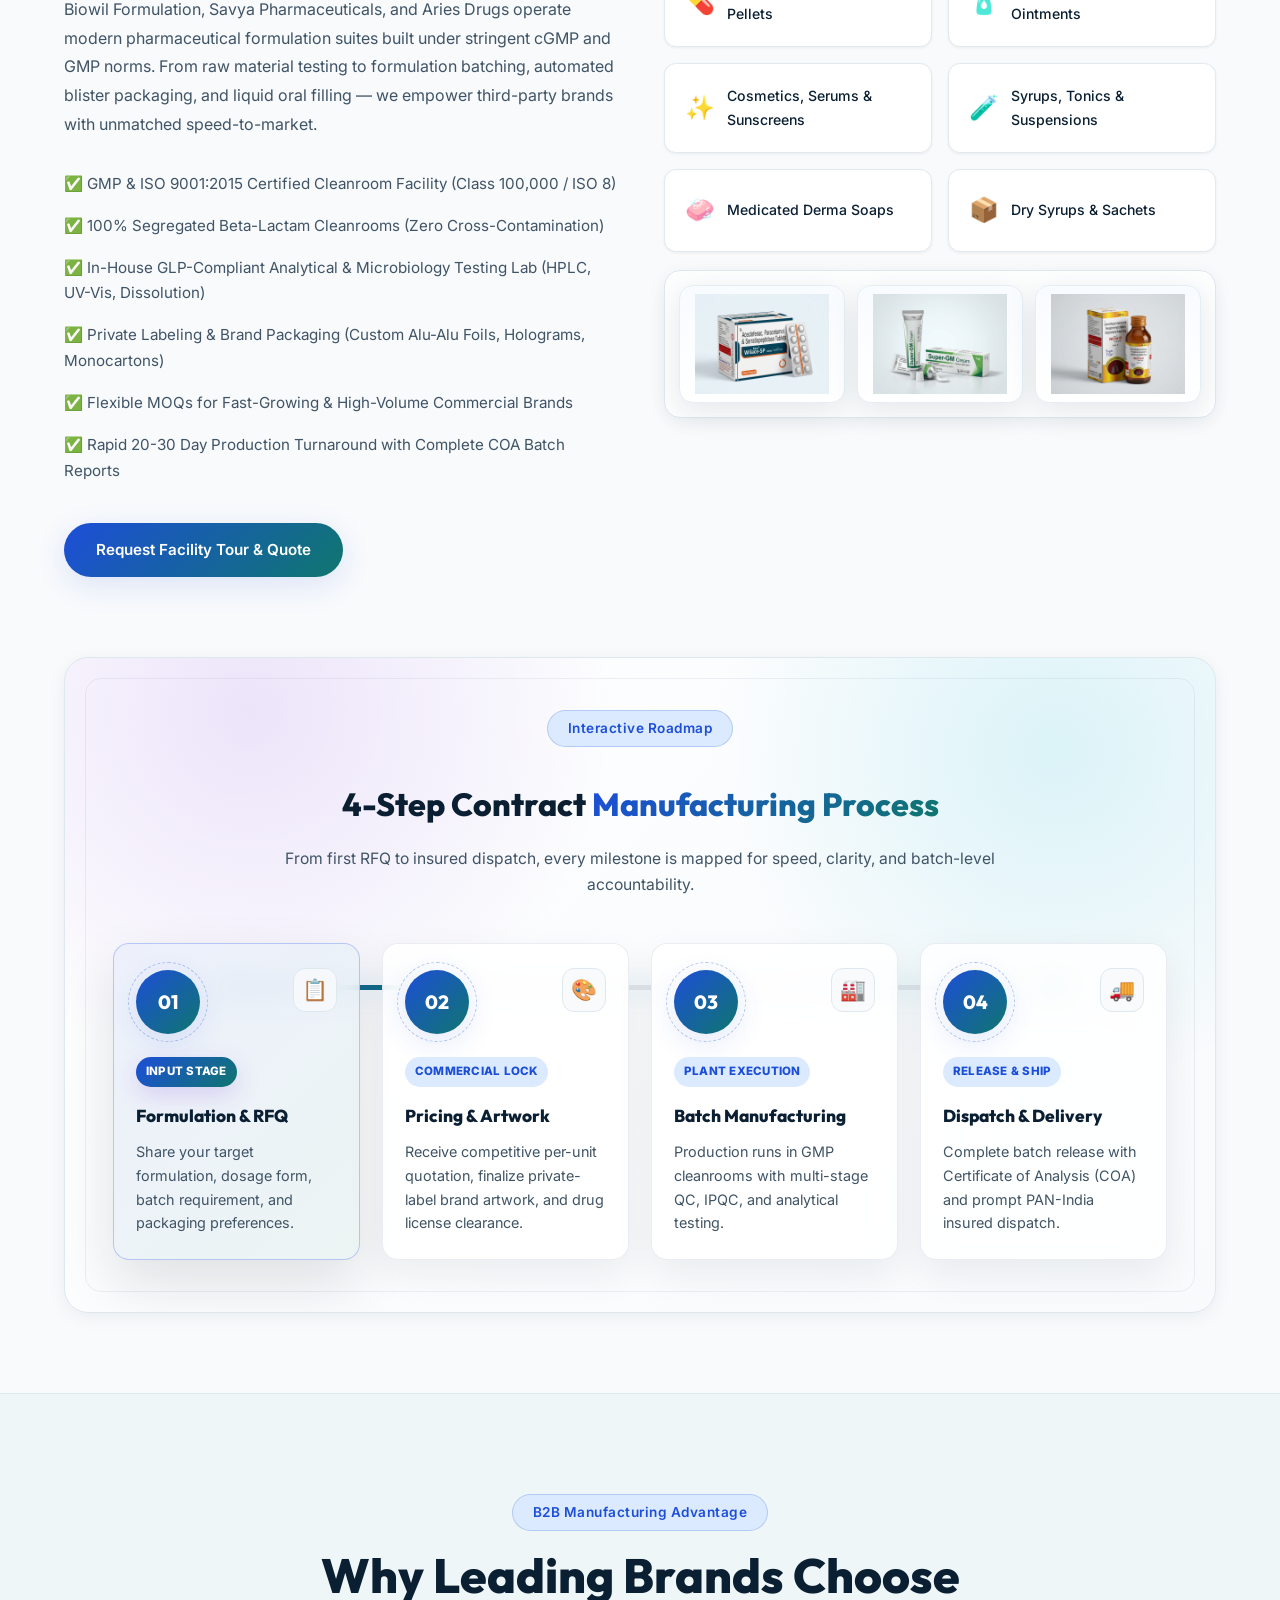
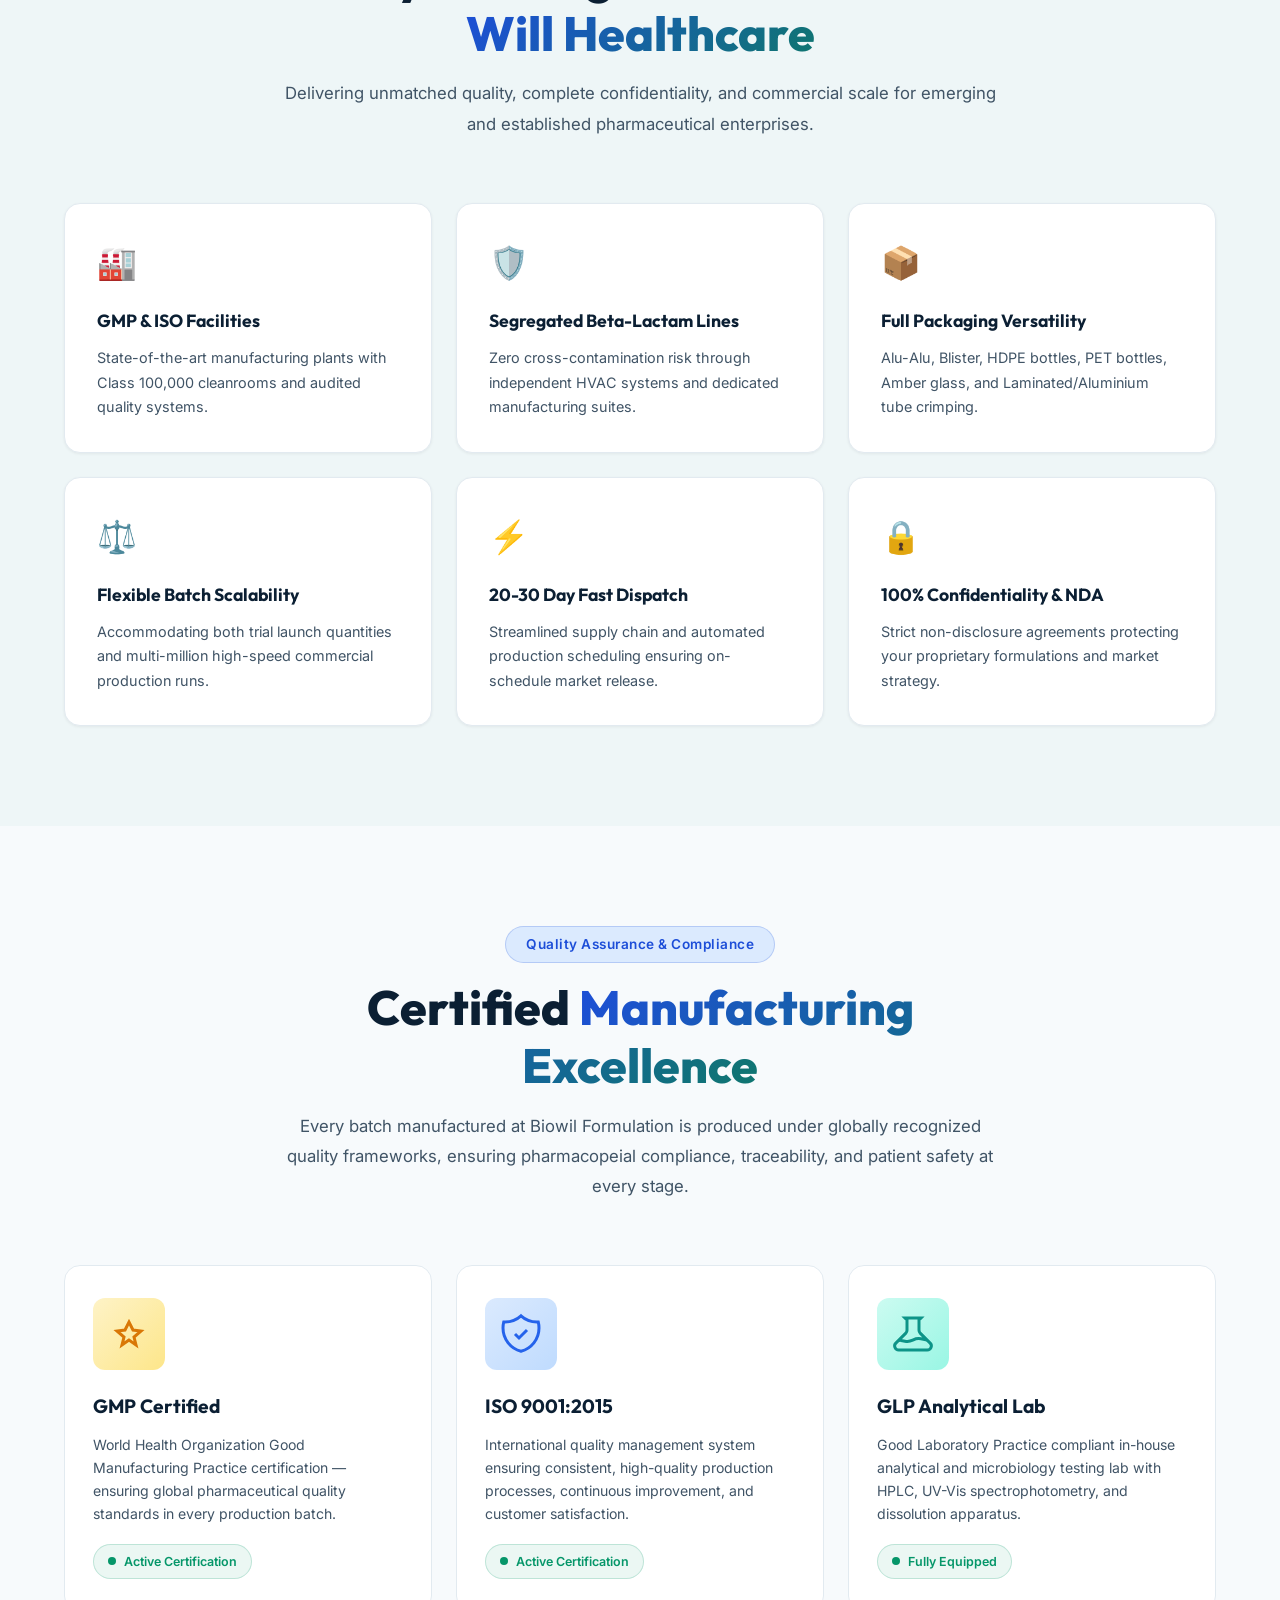
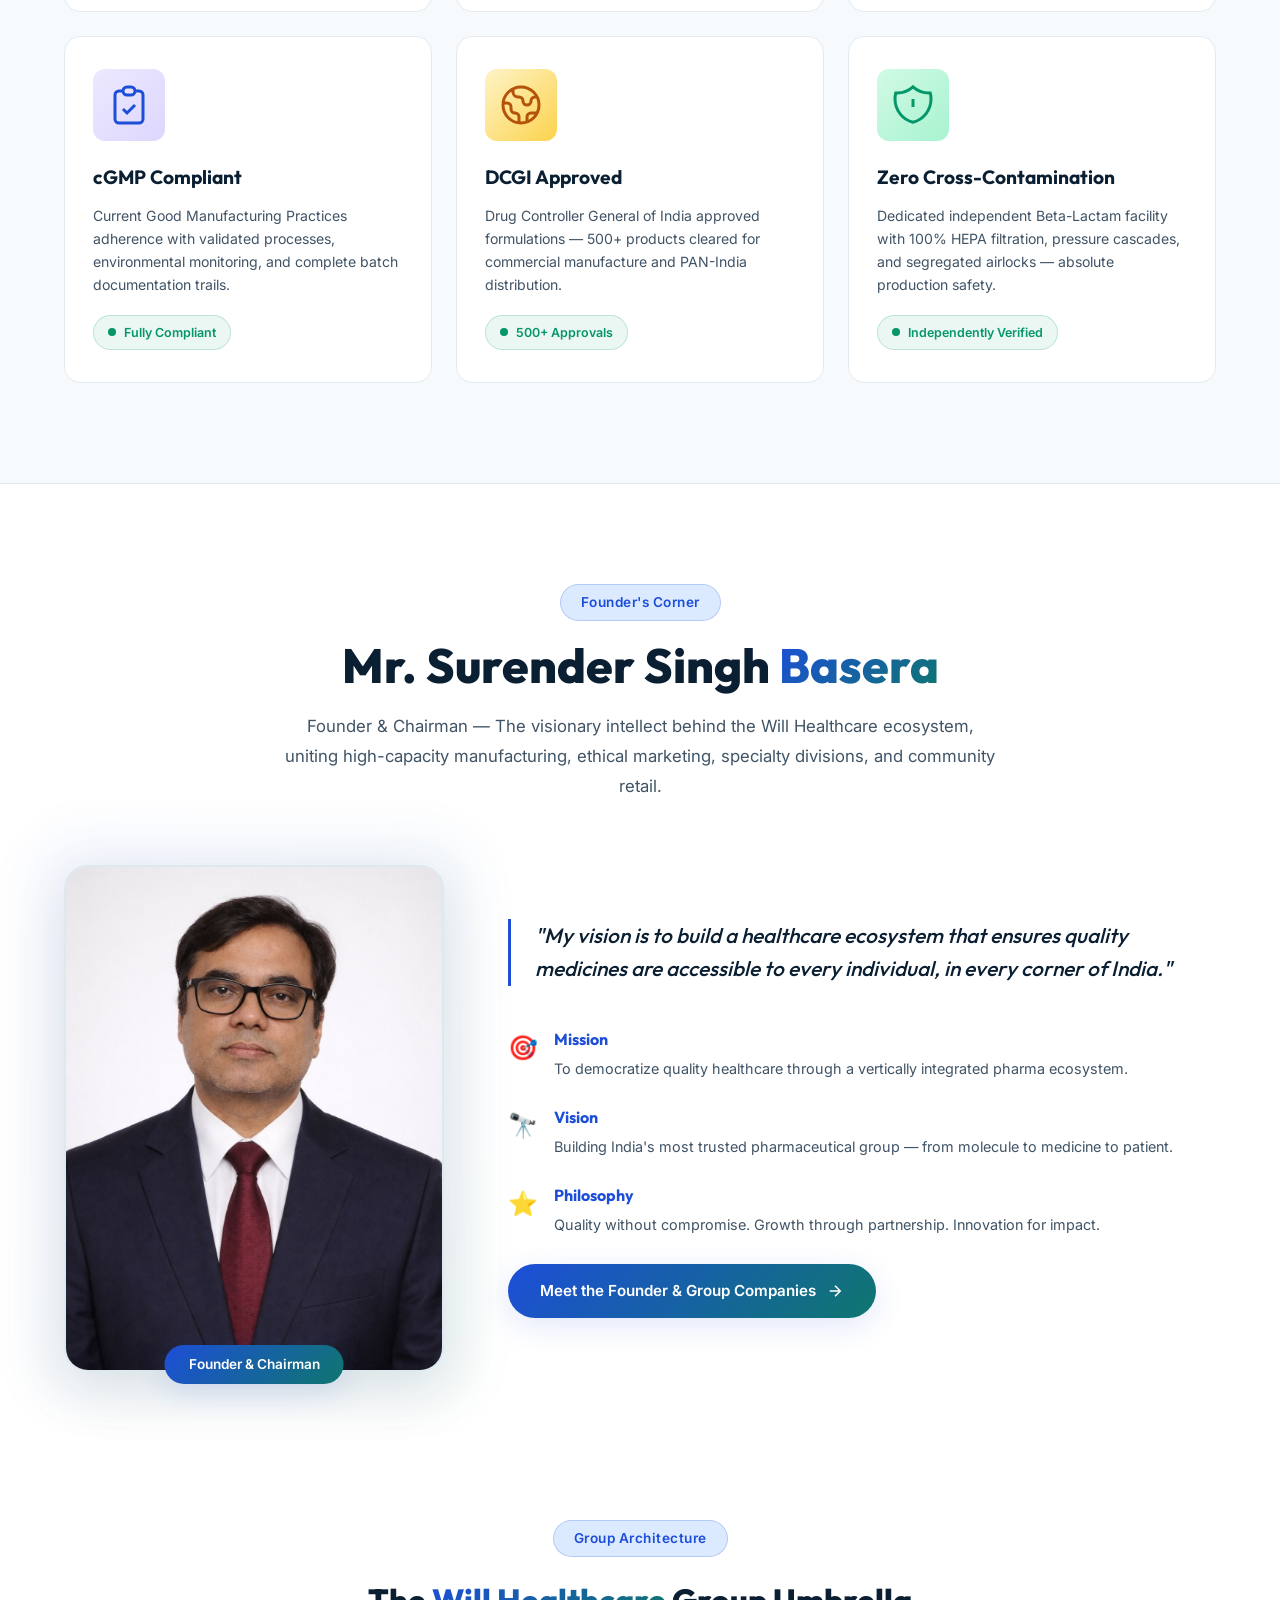
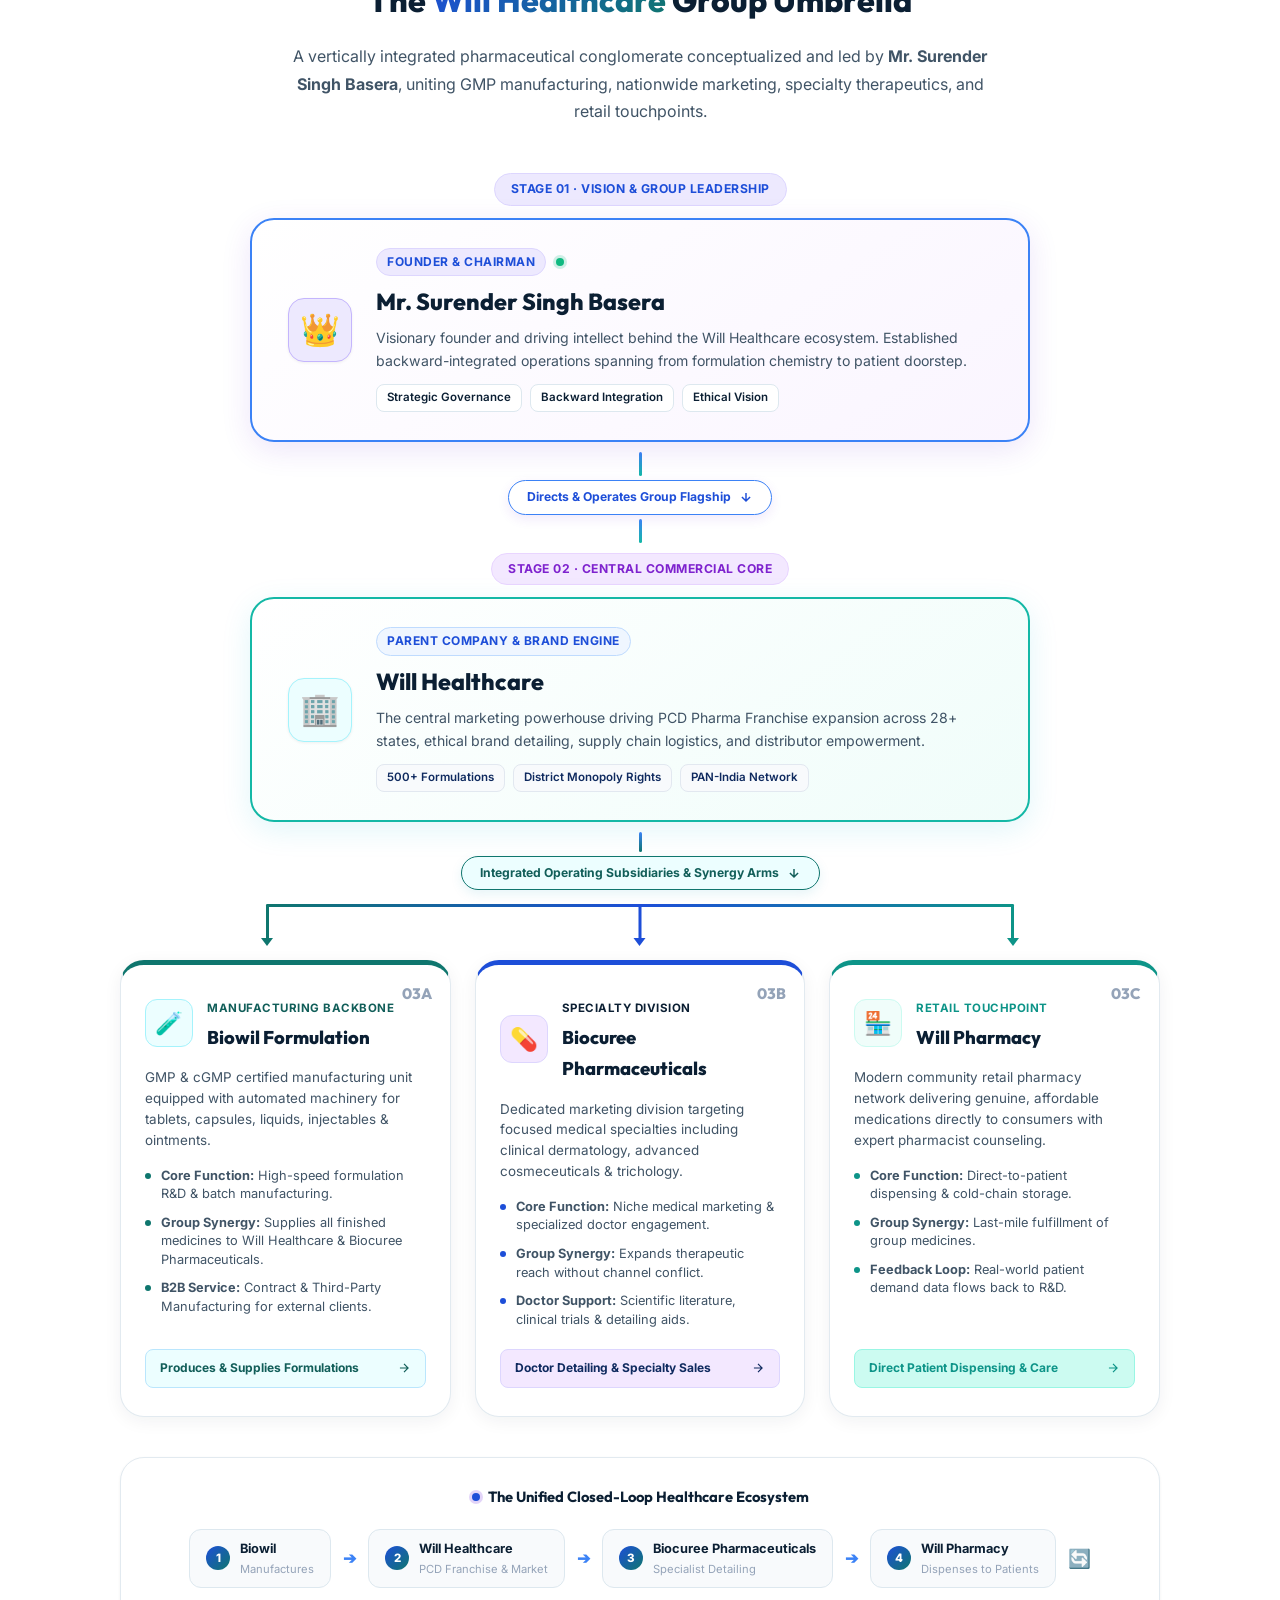
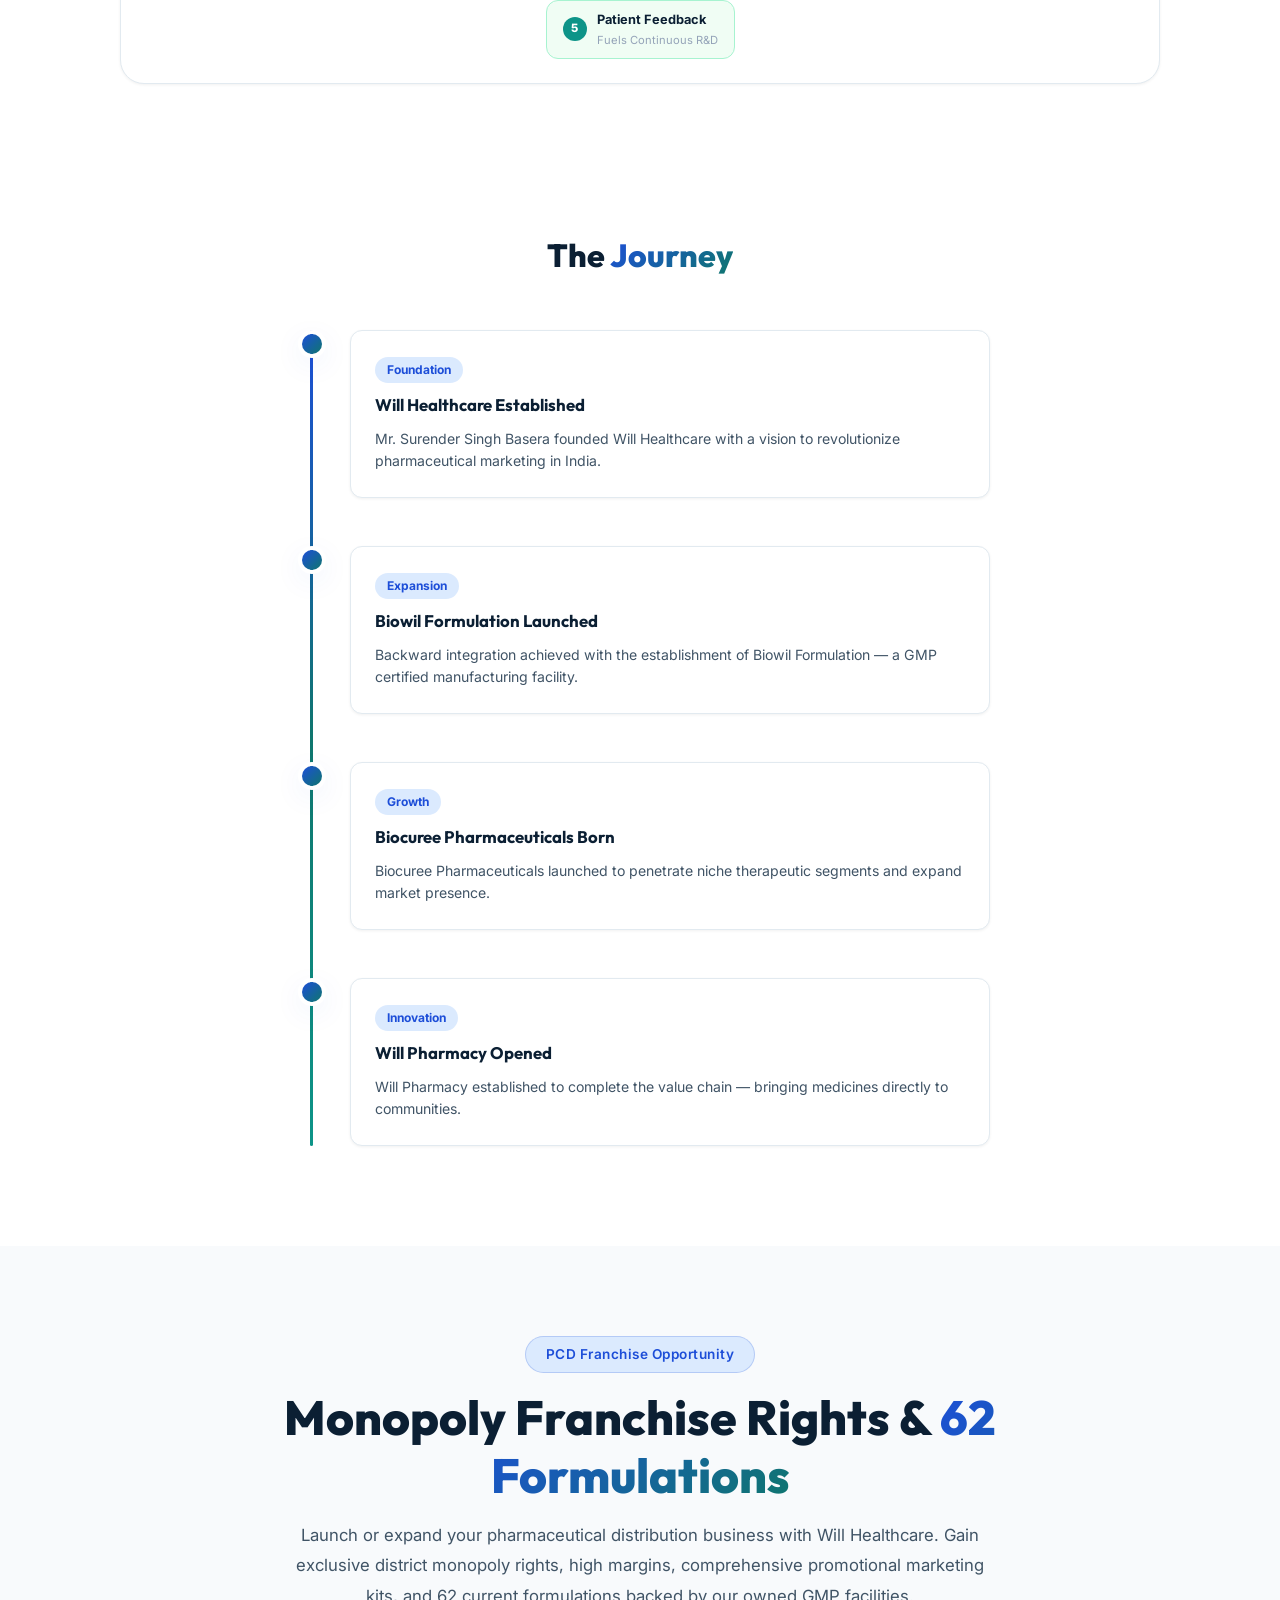
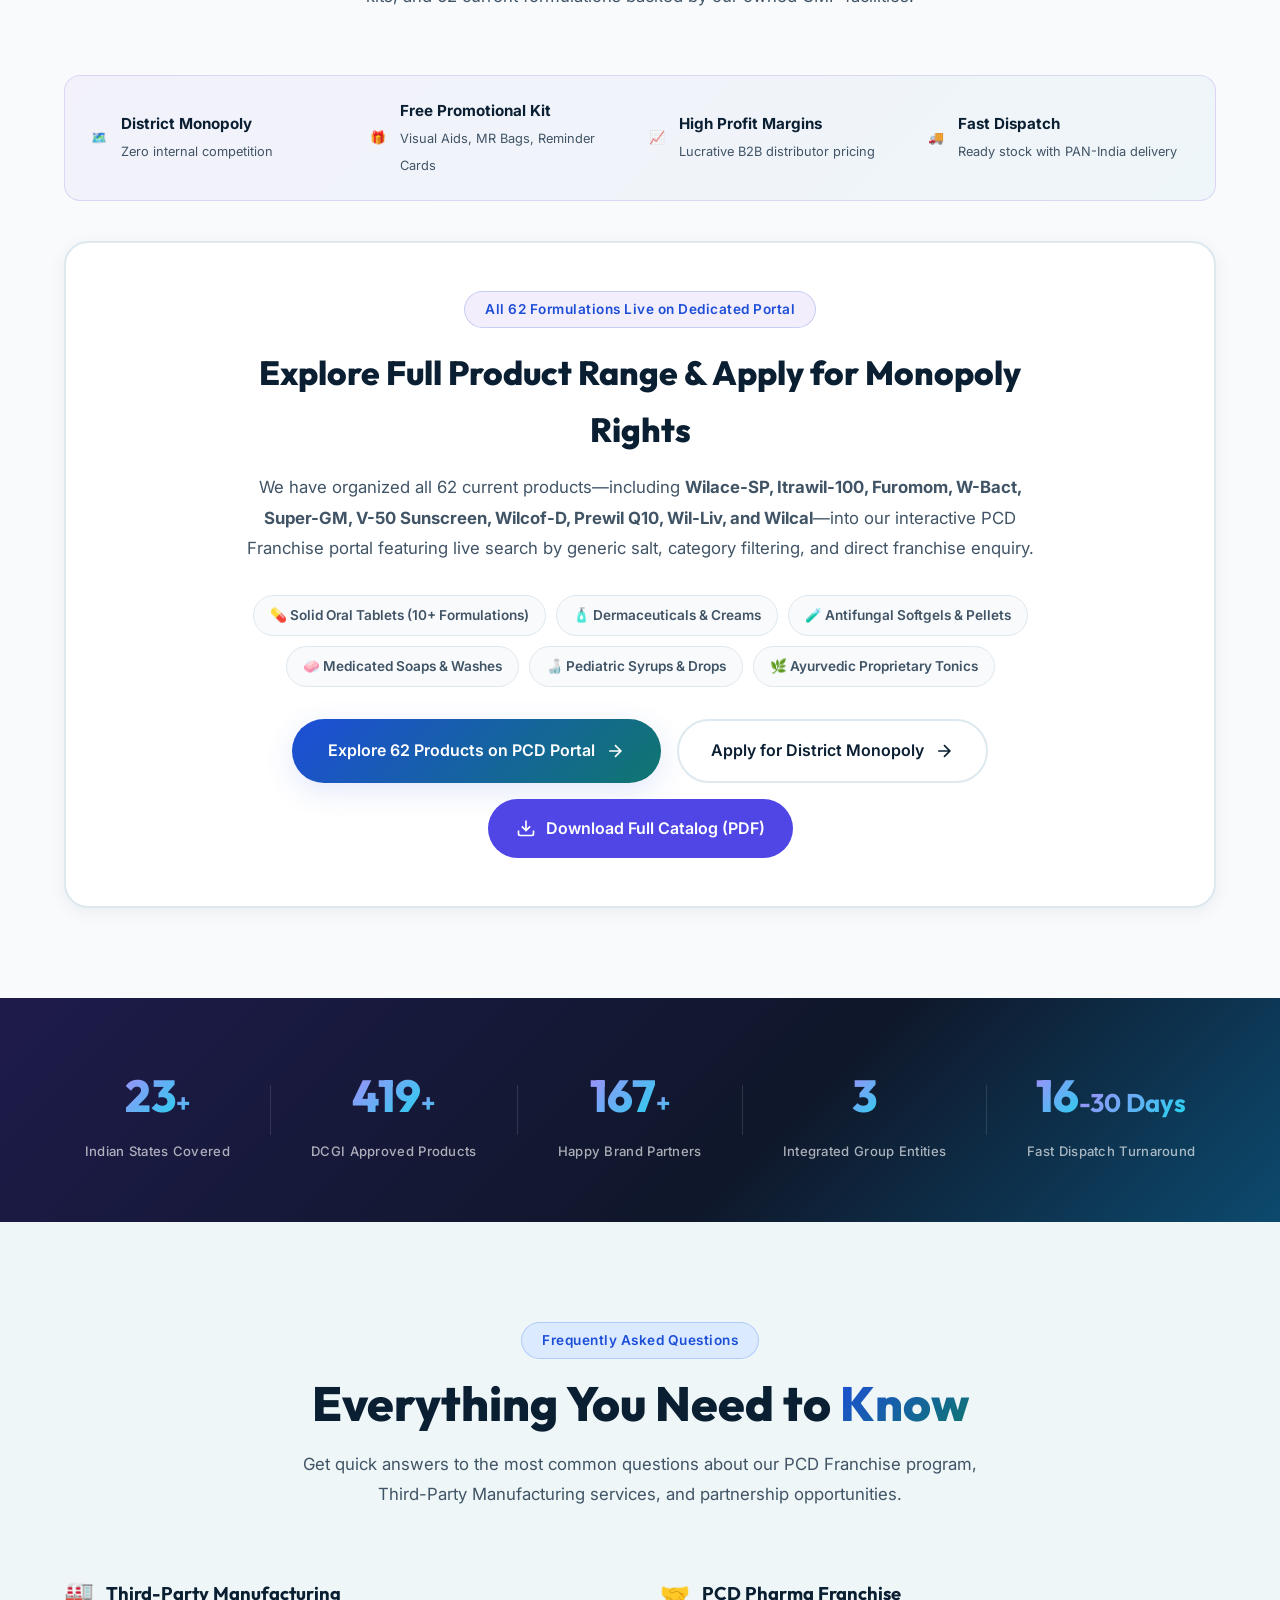
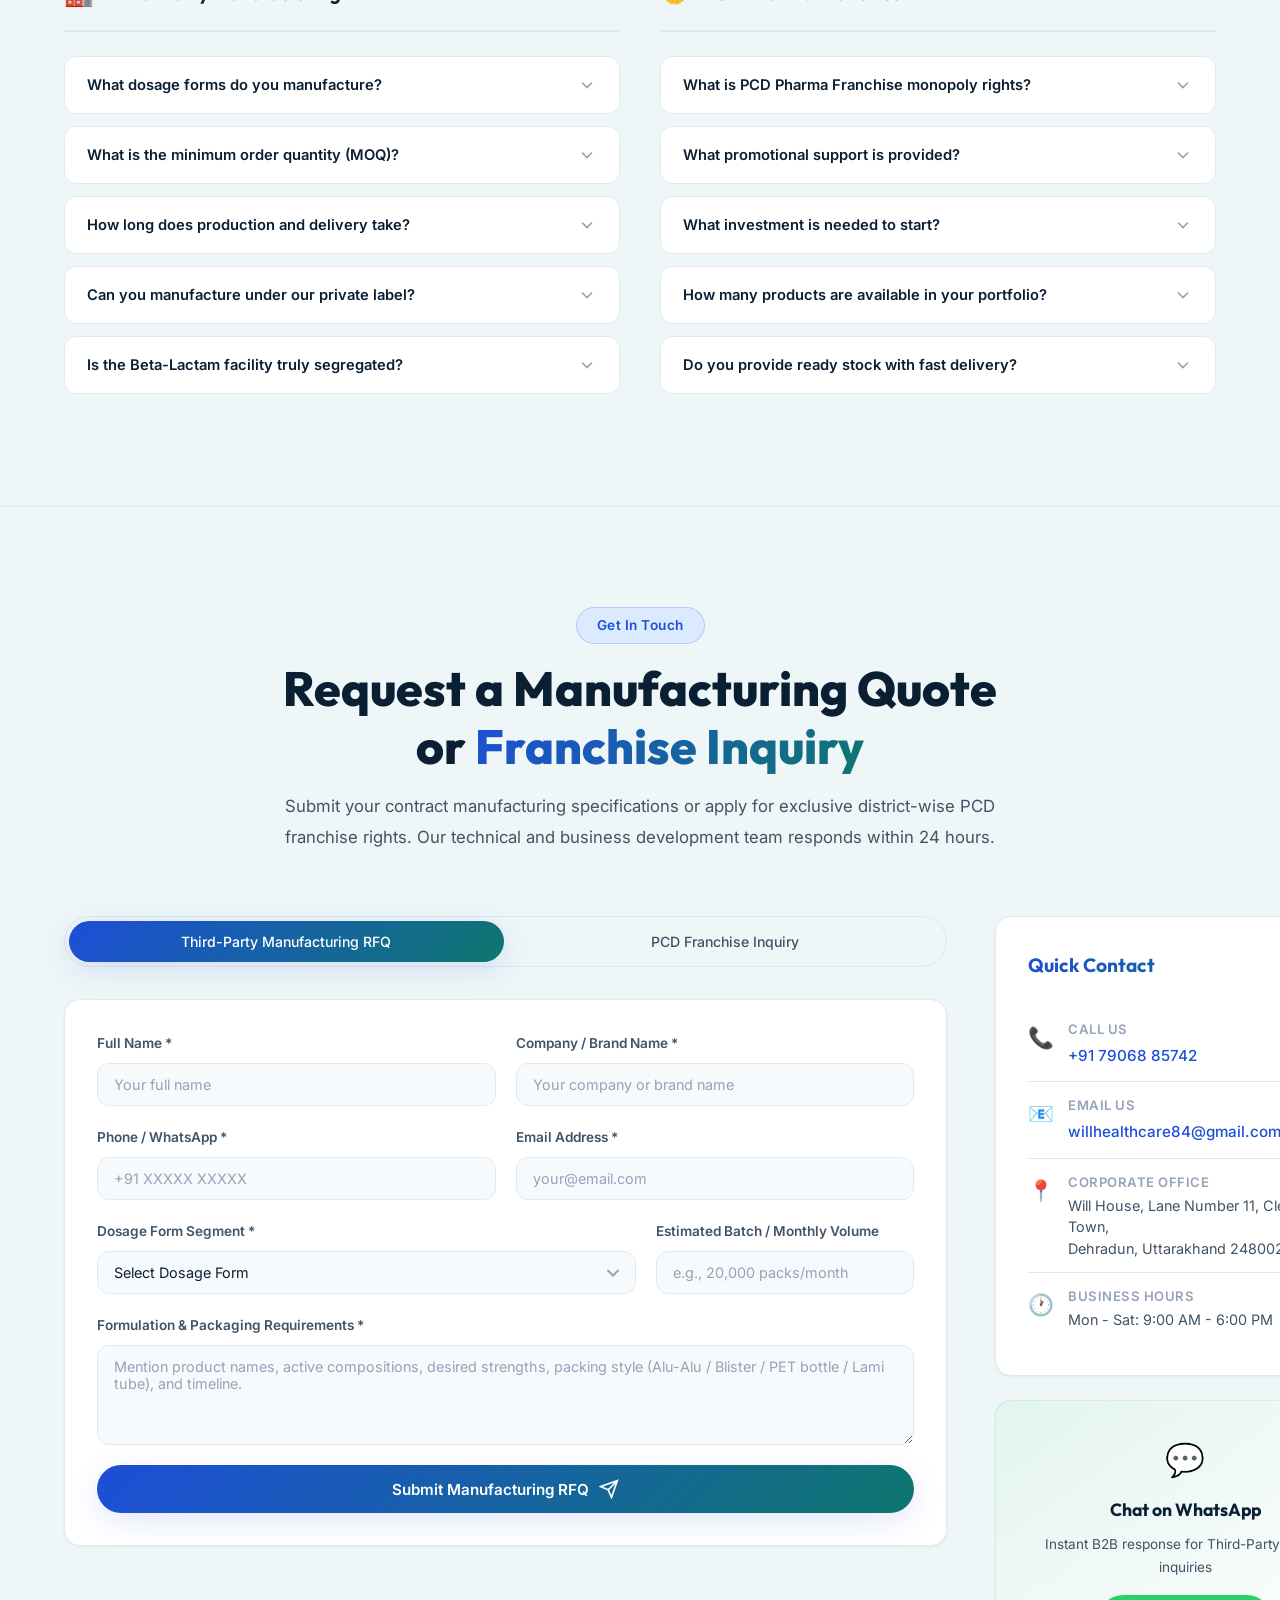
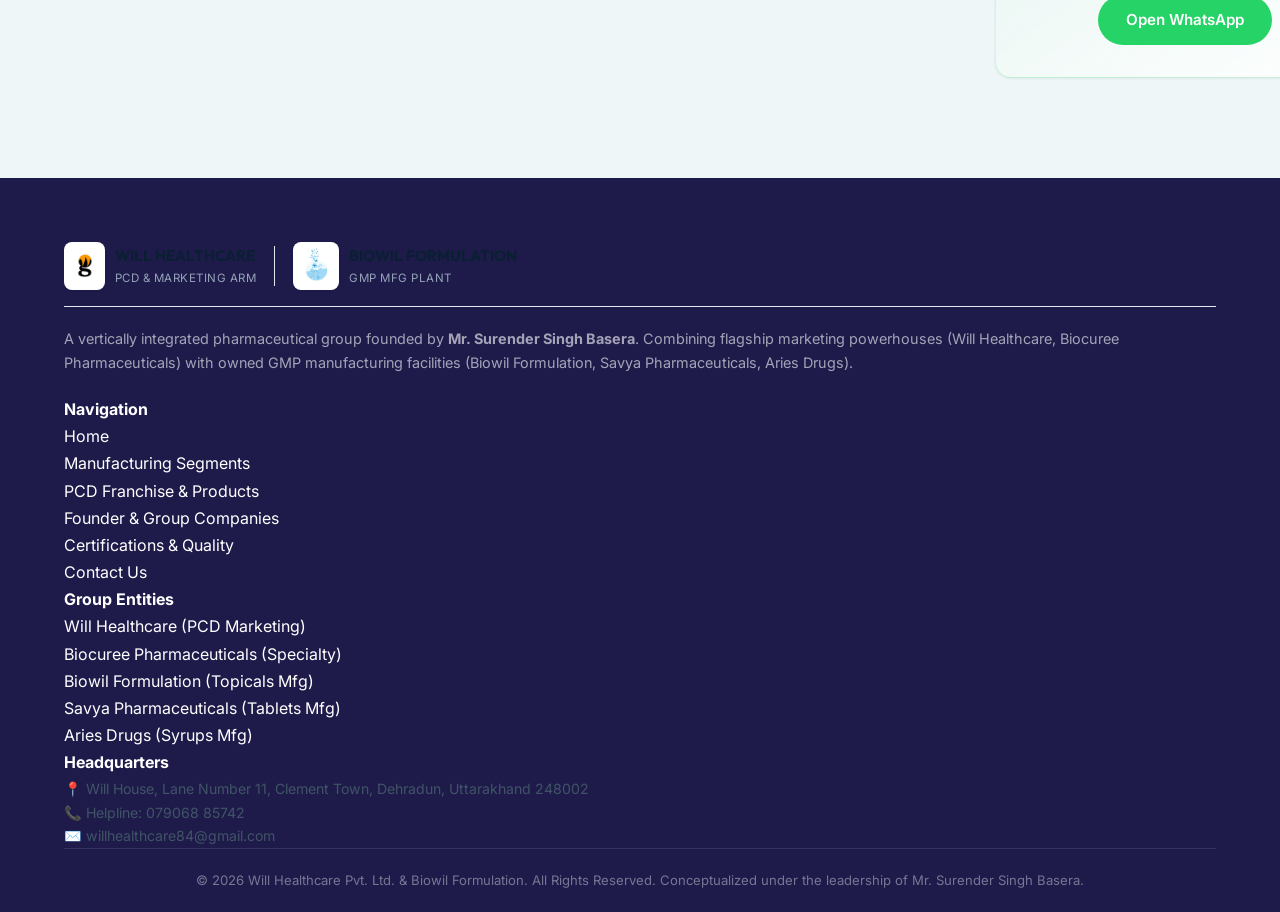
==== commit 4fdca0b0: "Update site-wide office address" ====
--- a/index.html
+++ b/index.html
@@ -1228,7 +1228,7 @@
                             <span class="contact-info-icon">📍</span>
                             <div>
                                 <strong>Corporate Office</strong>
-                                <p>11, Lane No. 7, Bharuwala Colony, Clement Town,<br>Dehradun, Bharu Wala Grant, Uttarakhand 248002</p>
+                                <p>Will House, Lane Number 11, Clement Town,<br>Dehradun, Uttarakhand 248002</p>
                             </div>
                         </div>
                         <div class="contact-info-item">
@@ -1308,7 +1308,7 @@
                 <div class="footer-col">
                     <h4 class="footer-col-title">Headquarters</h4>
                     <ul class="footer-links">
-                        <li style="color: var(--text-secondary); font-size: 0.88rem;">📍 11, Lane No. 7, Bharuwala Colony, Clement Town, Dehradun, Bharu Wala Grant, Uttarakhand 248002</li>
+                        <li style="color: var(--text-secondary); font-size: 0.88rem;">📍 Will House, Lane Number 11, Clement Town, Dehradun, Uttarakhand 248002</li>
                         <li style="color: var(--text-secondary); font-size: 0.88rem;">📞 Helpline: 079068 85742</li>
                         <li style="color: var(--text-secondary); font-size: 0.88rem;">✉️ willhealthcare84@gmail.com</li>
                     </ul>
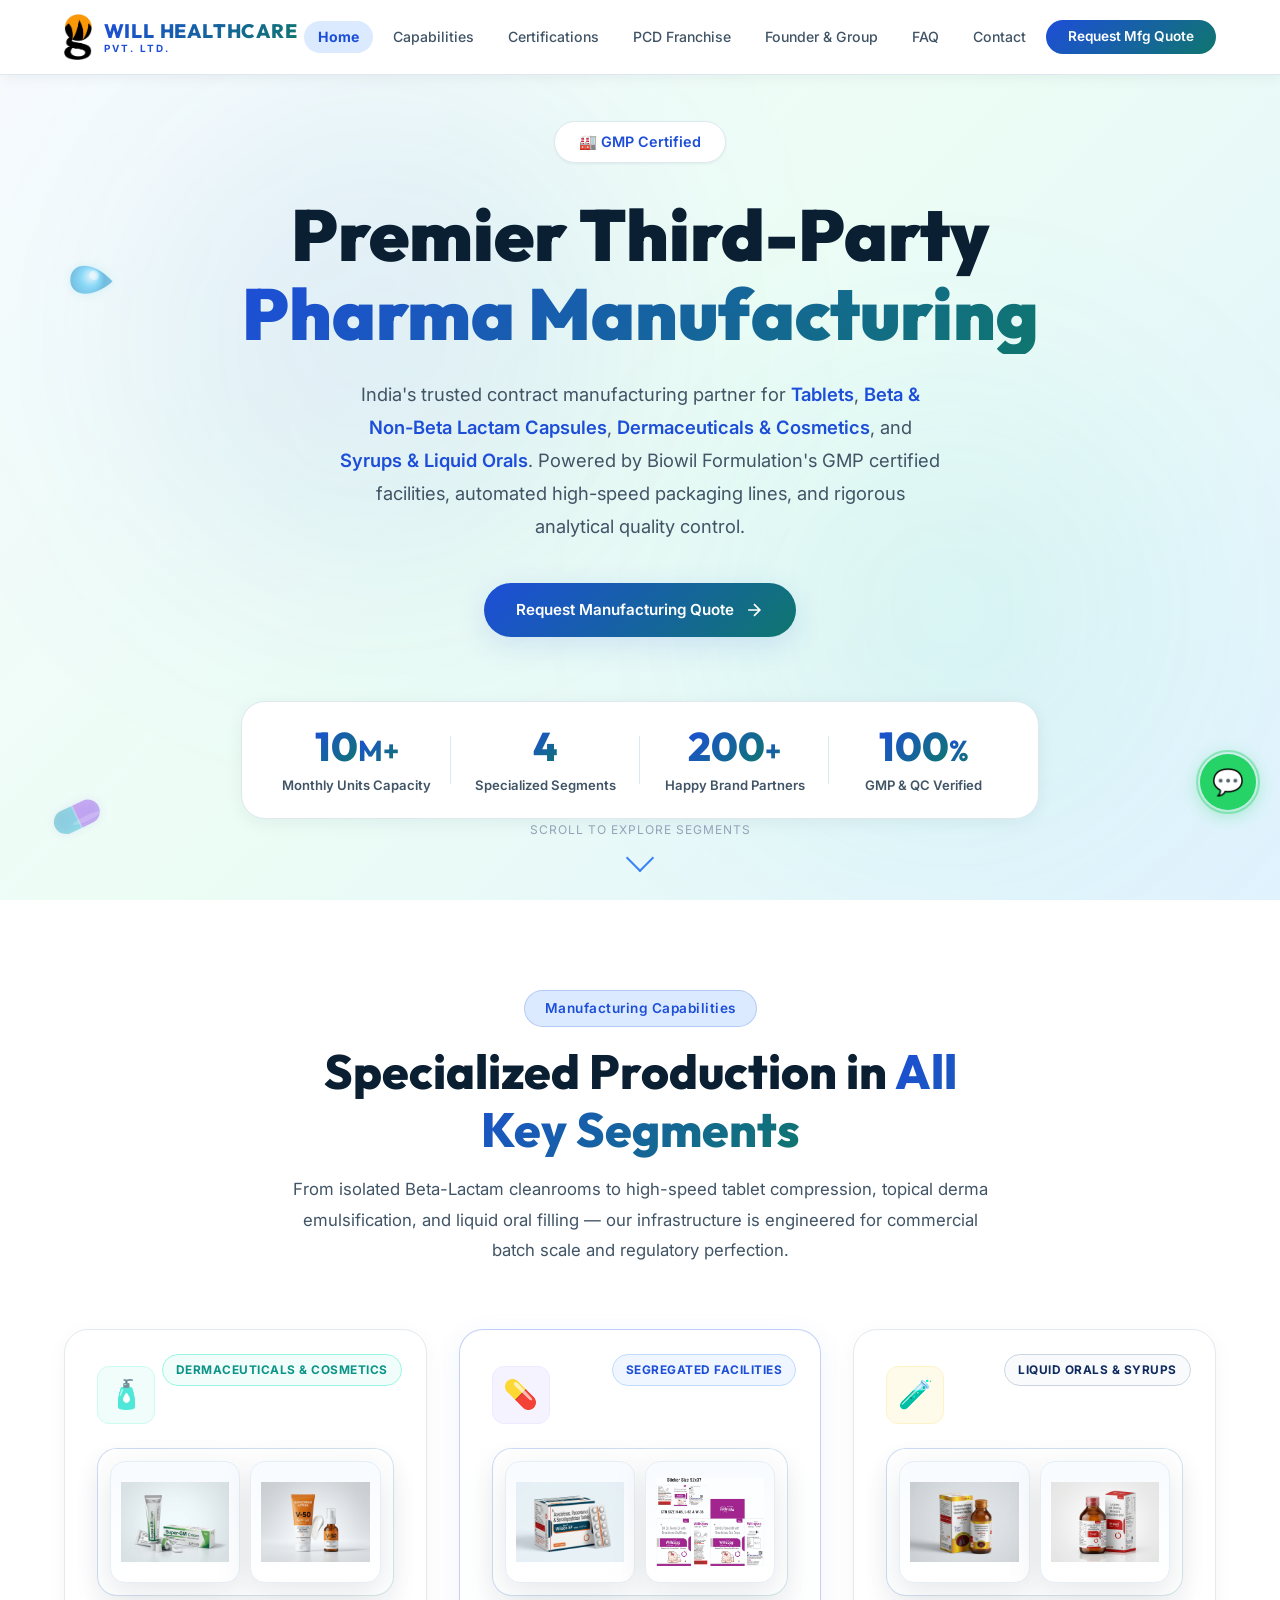
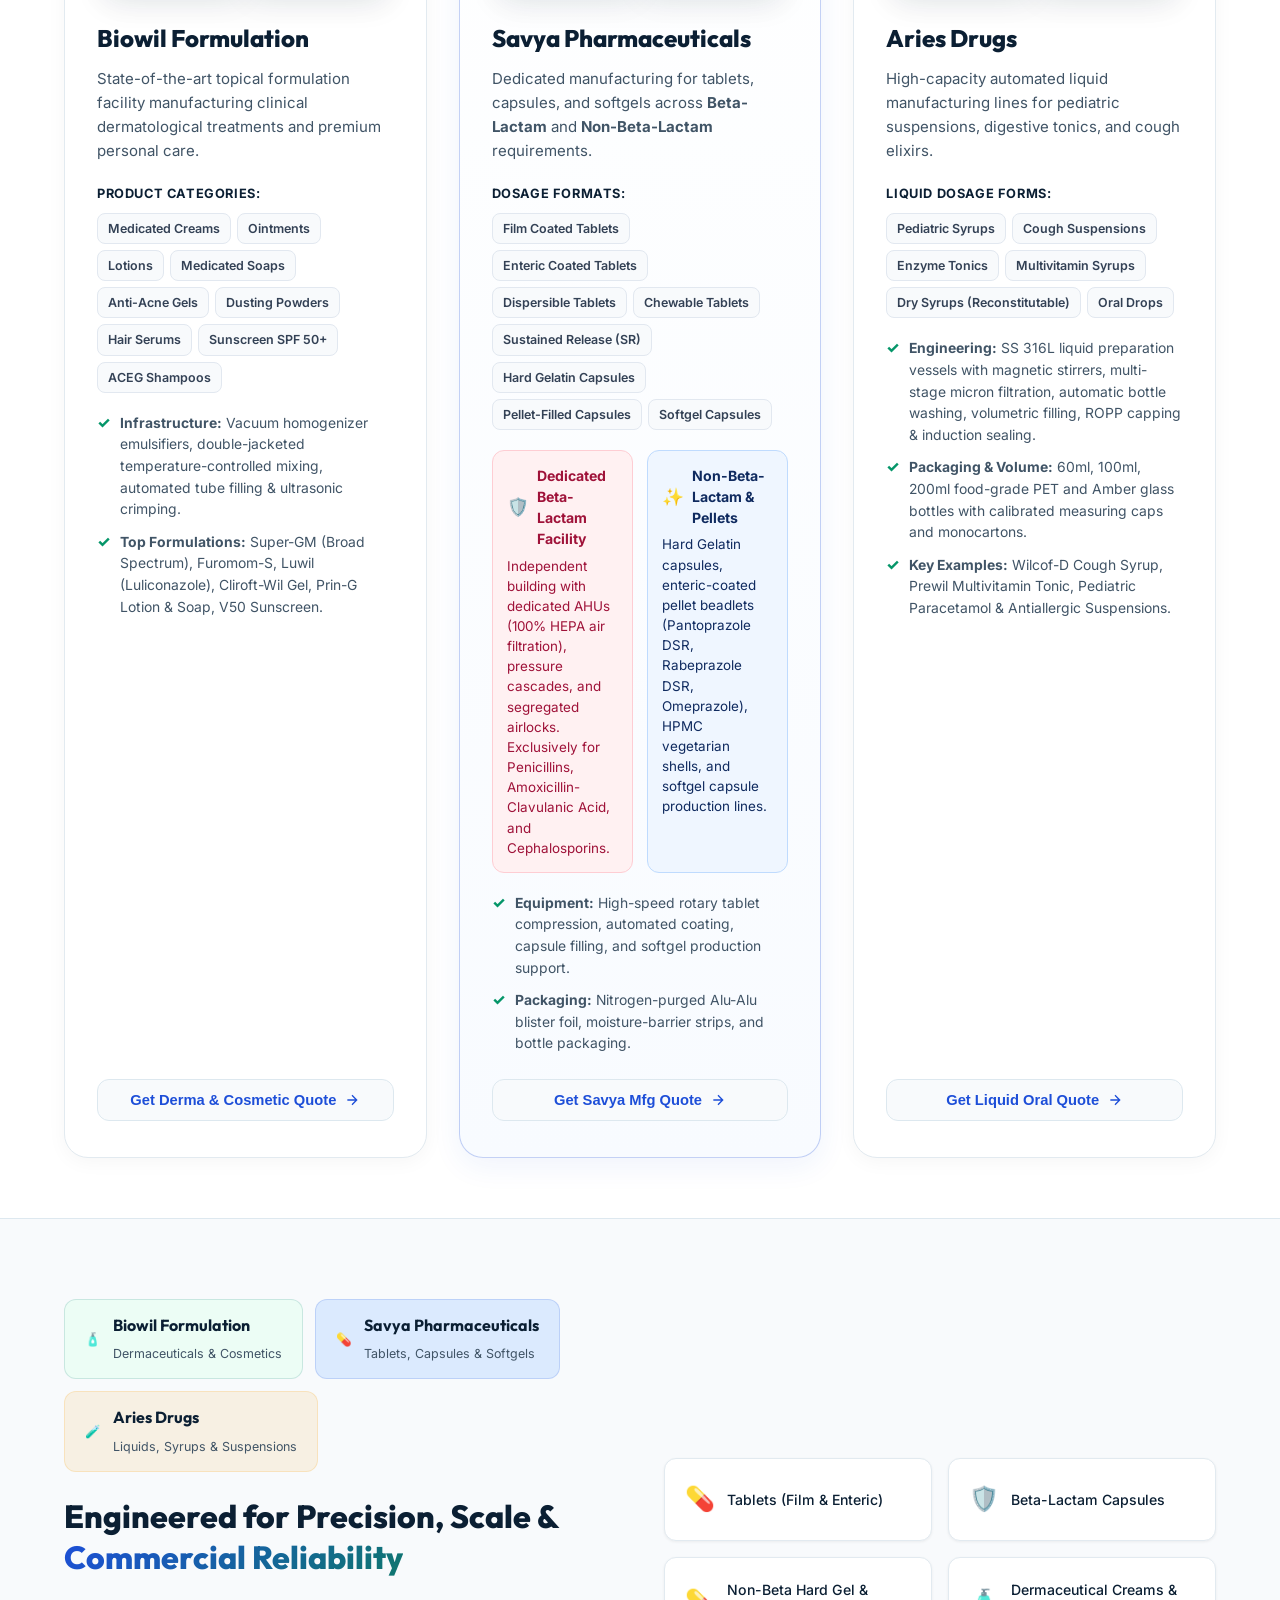
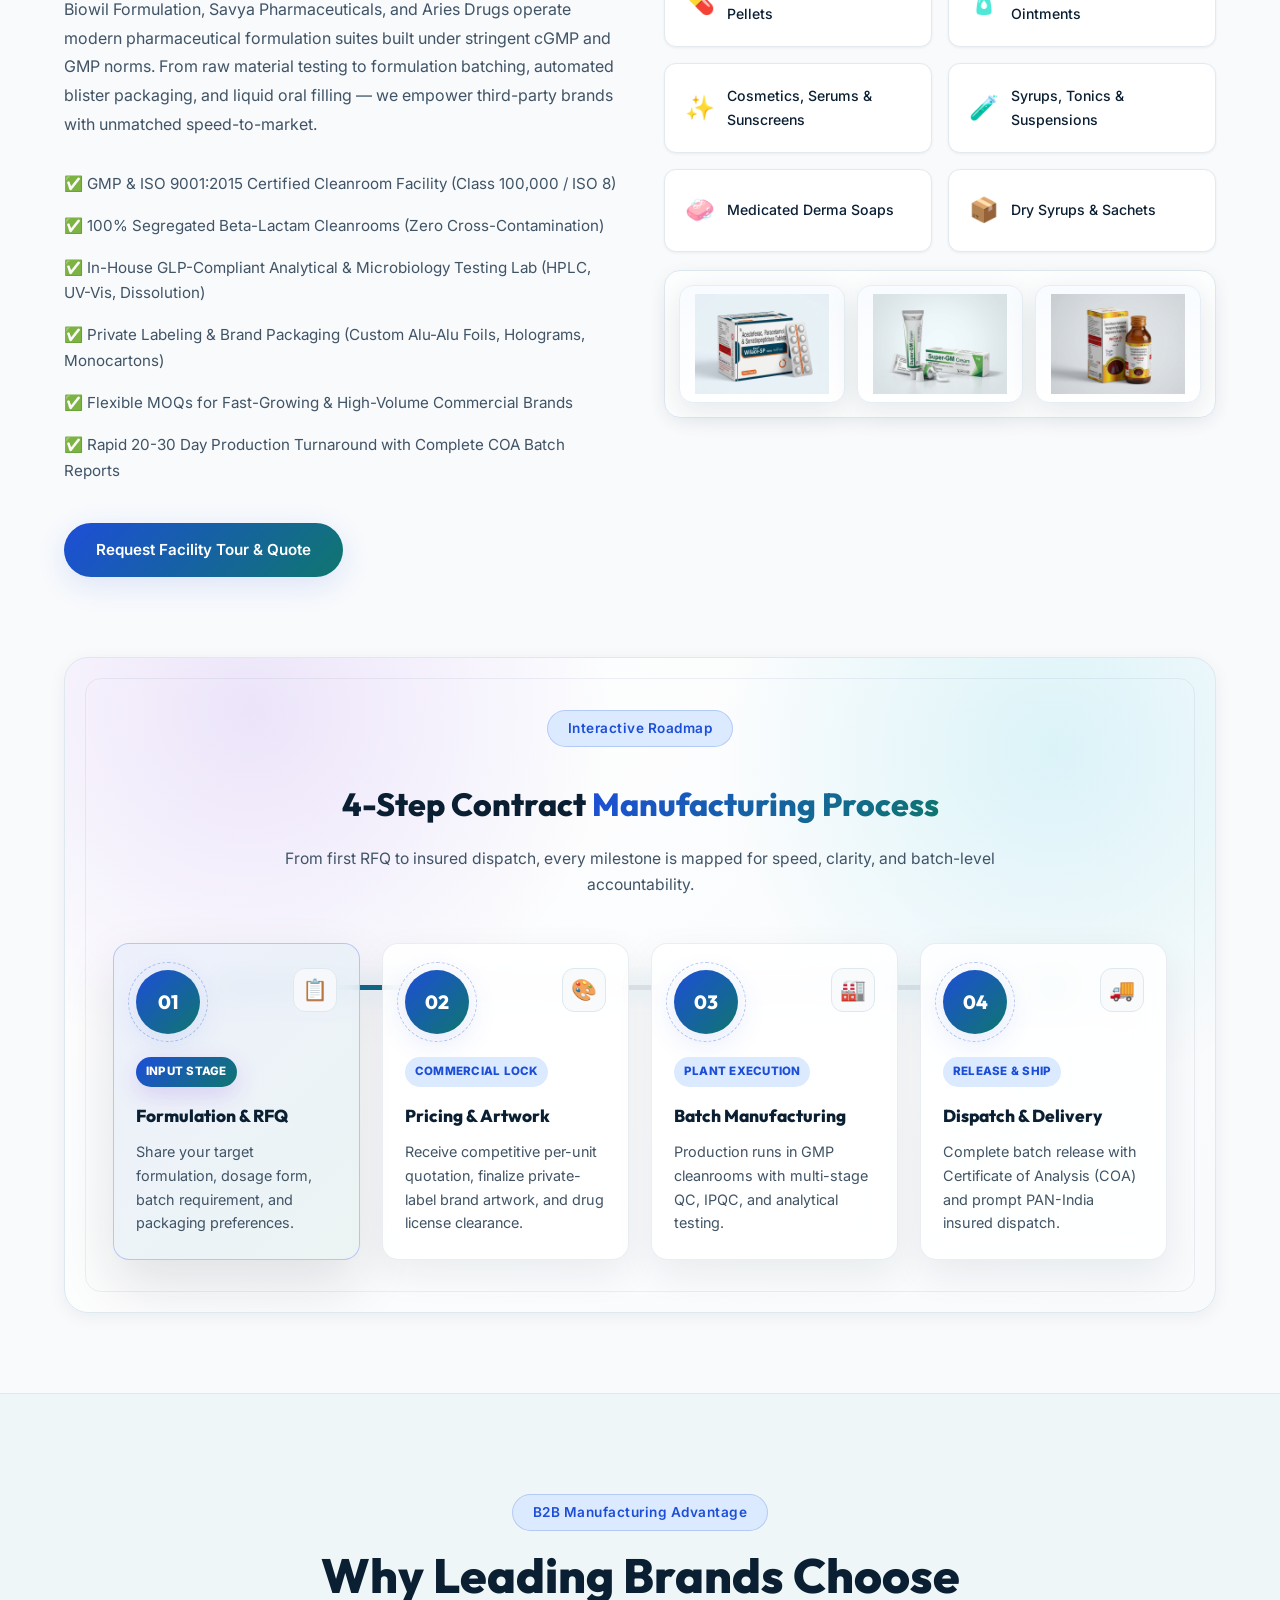
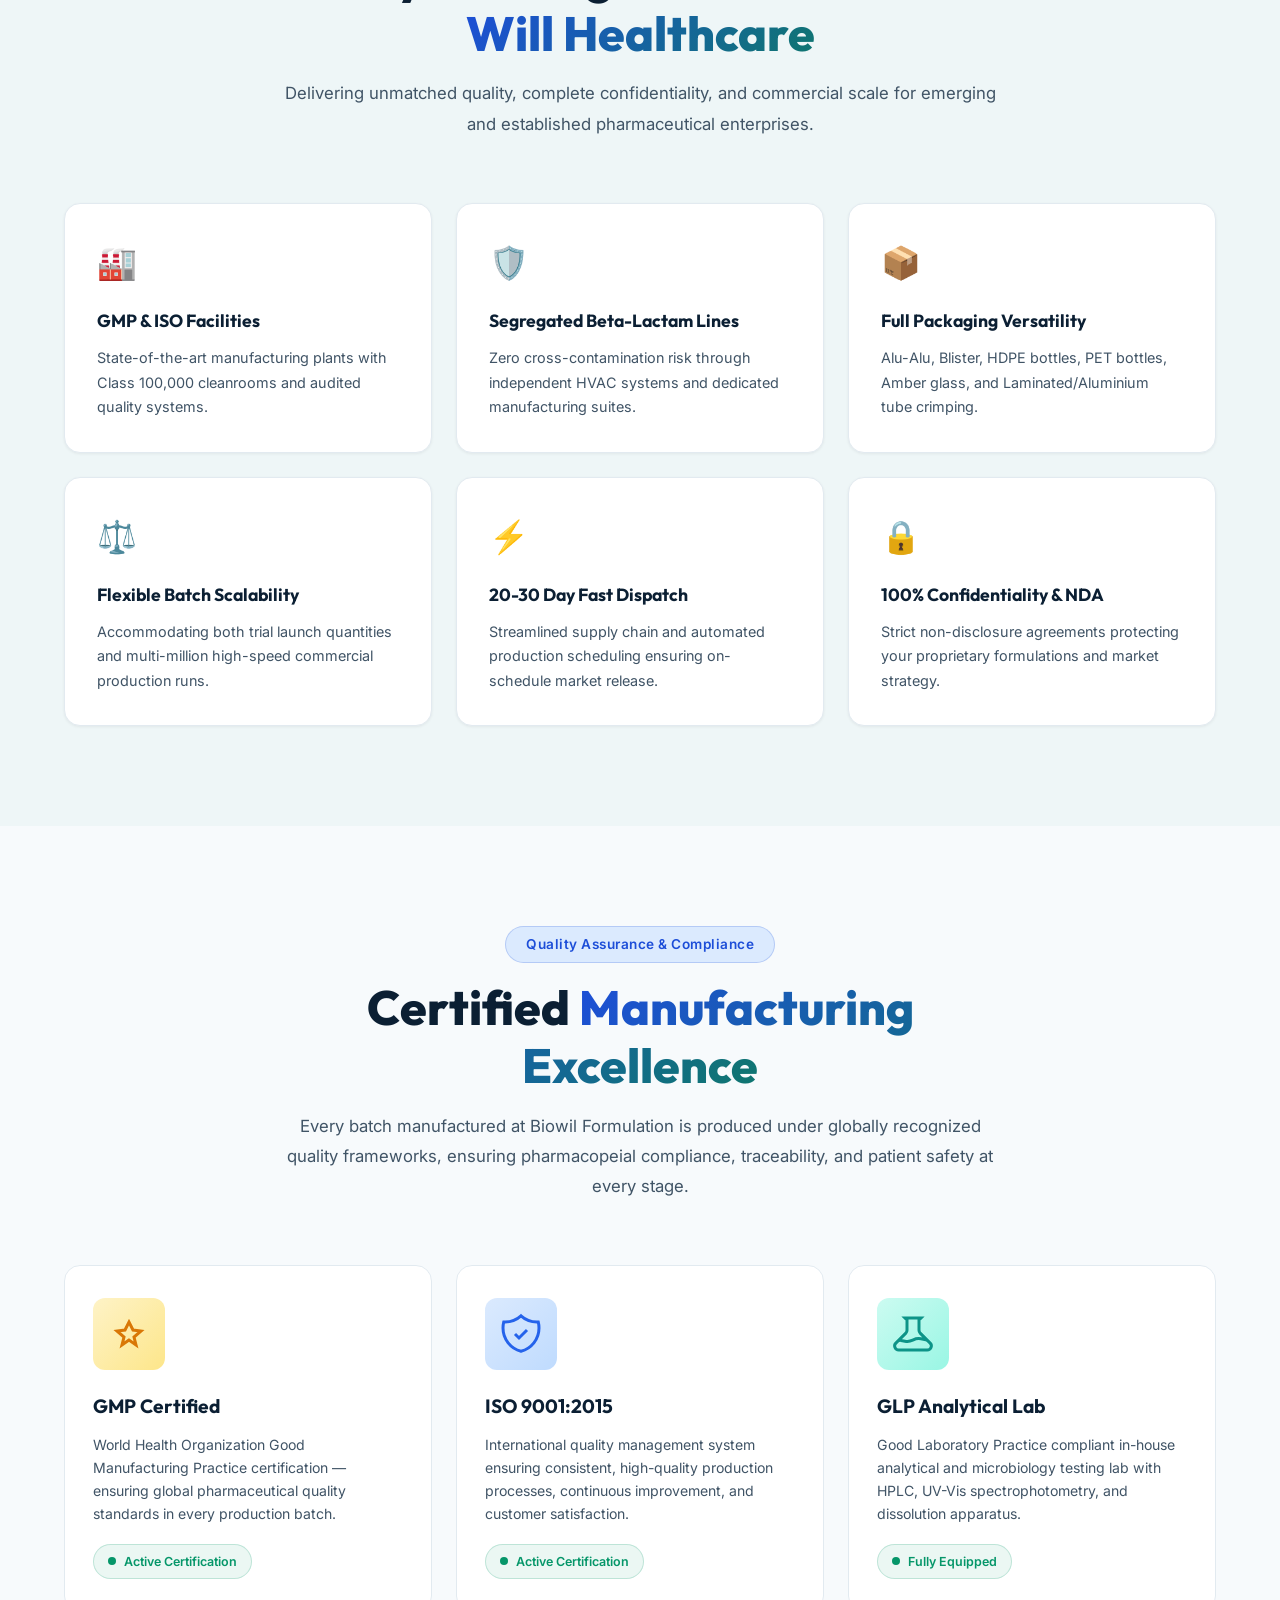
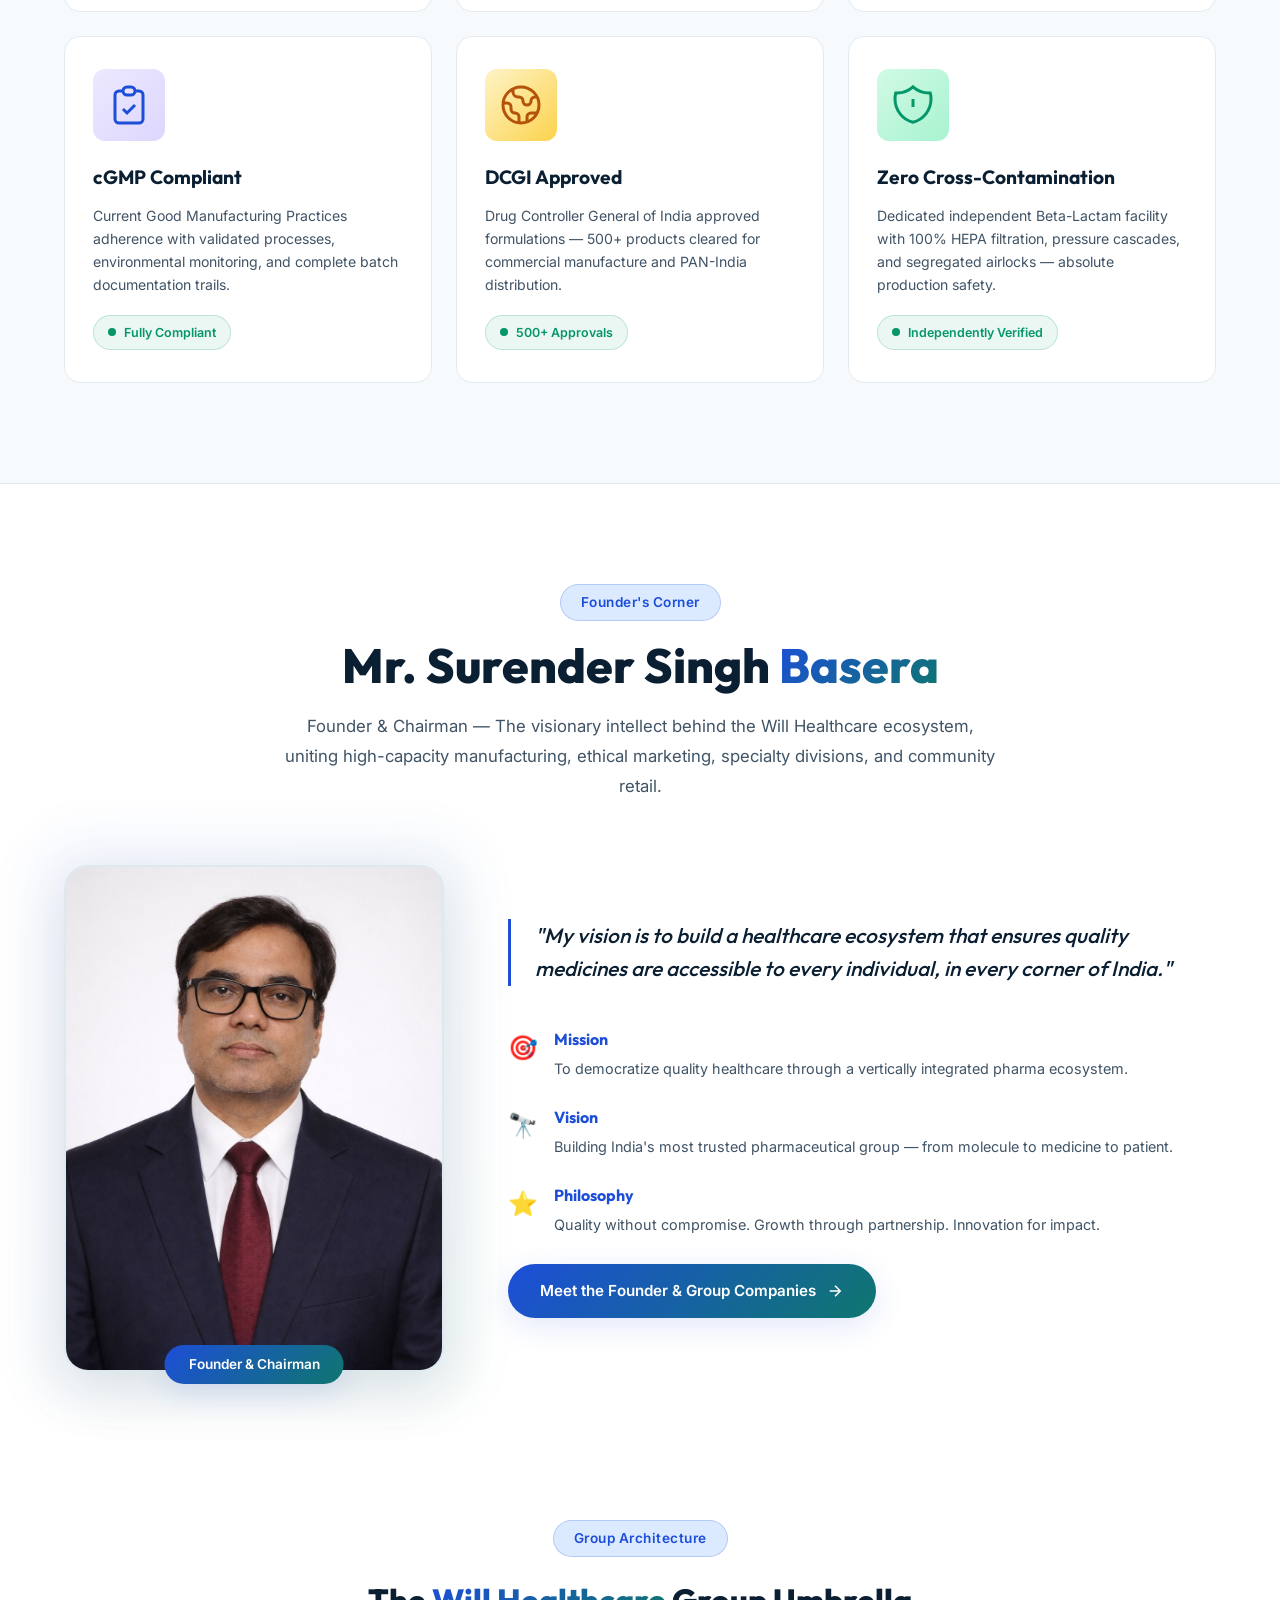
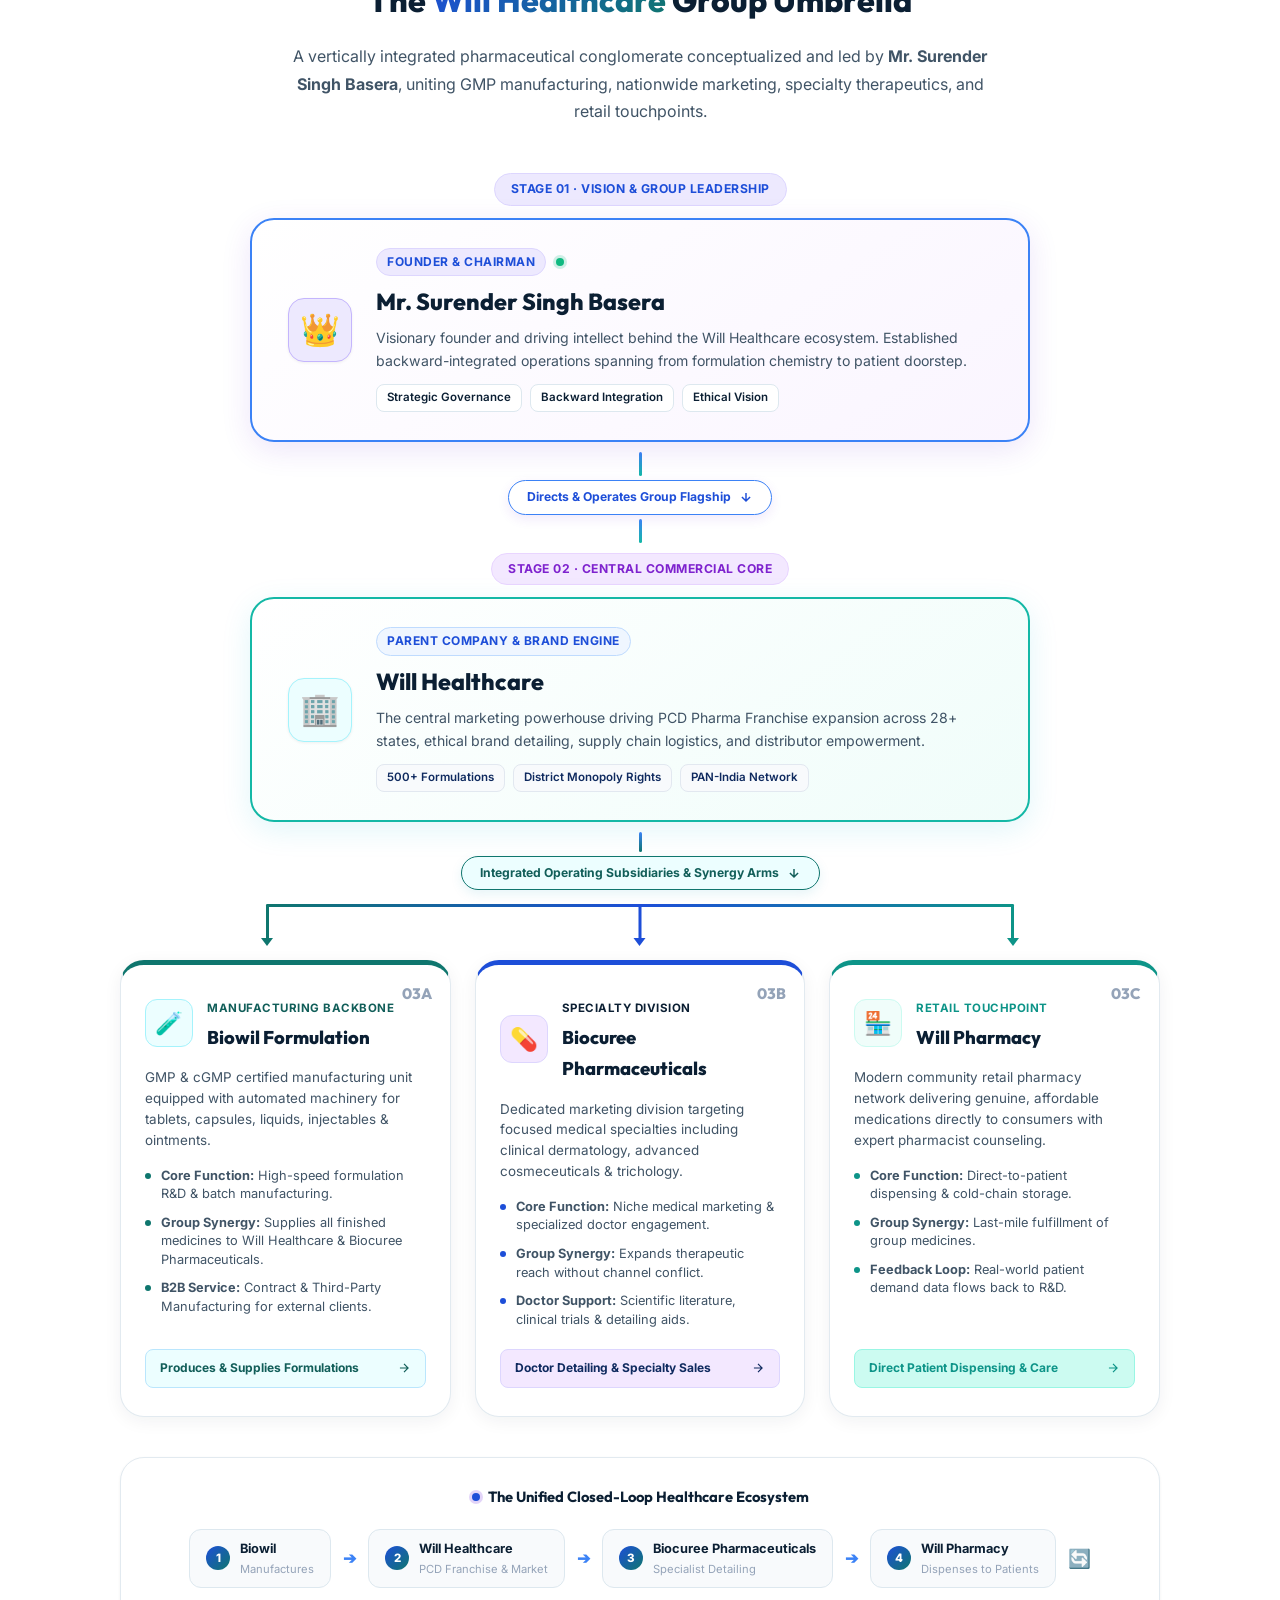
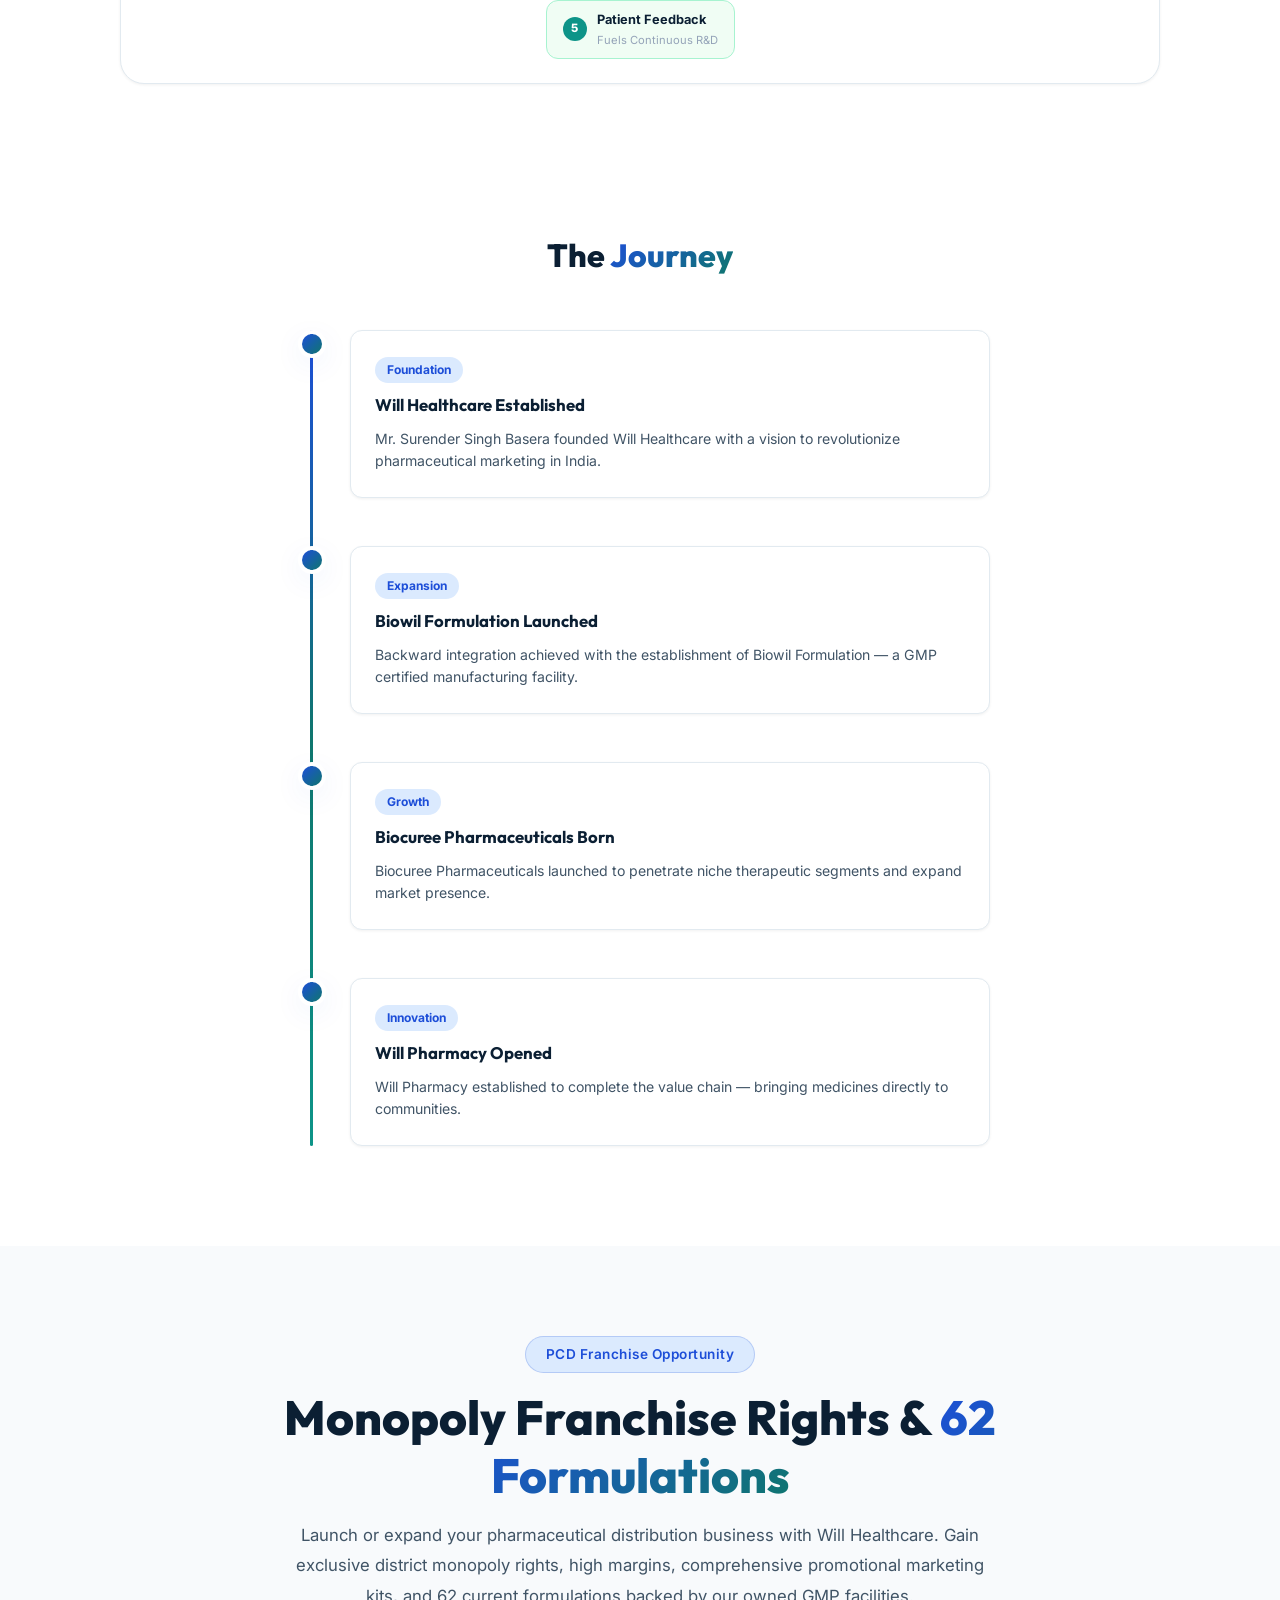
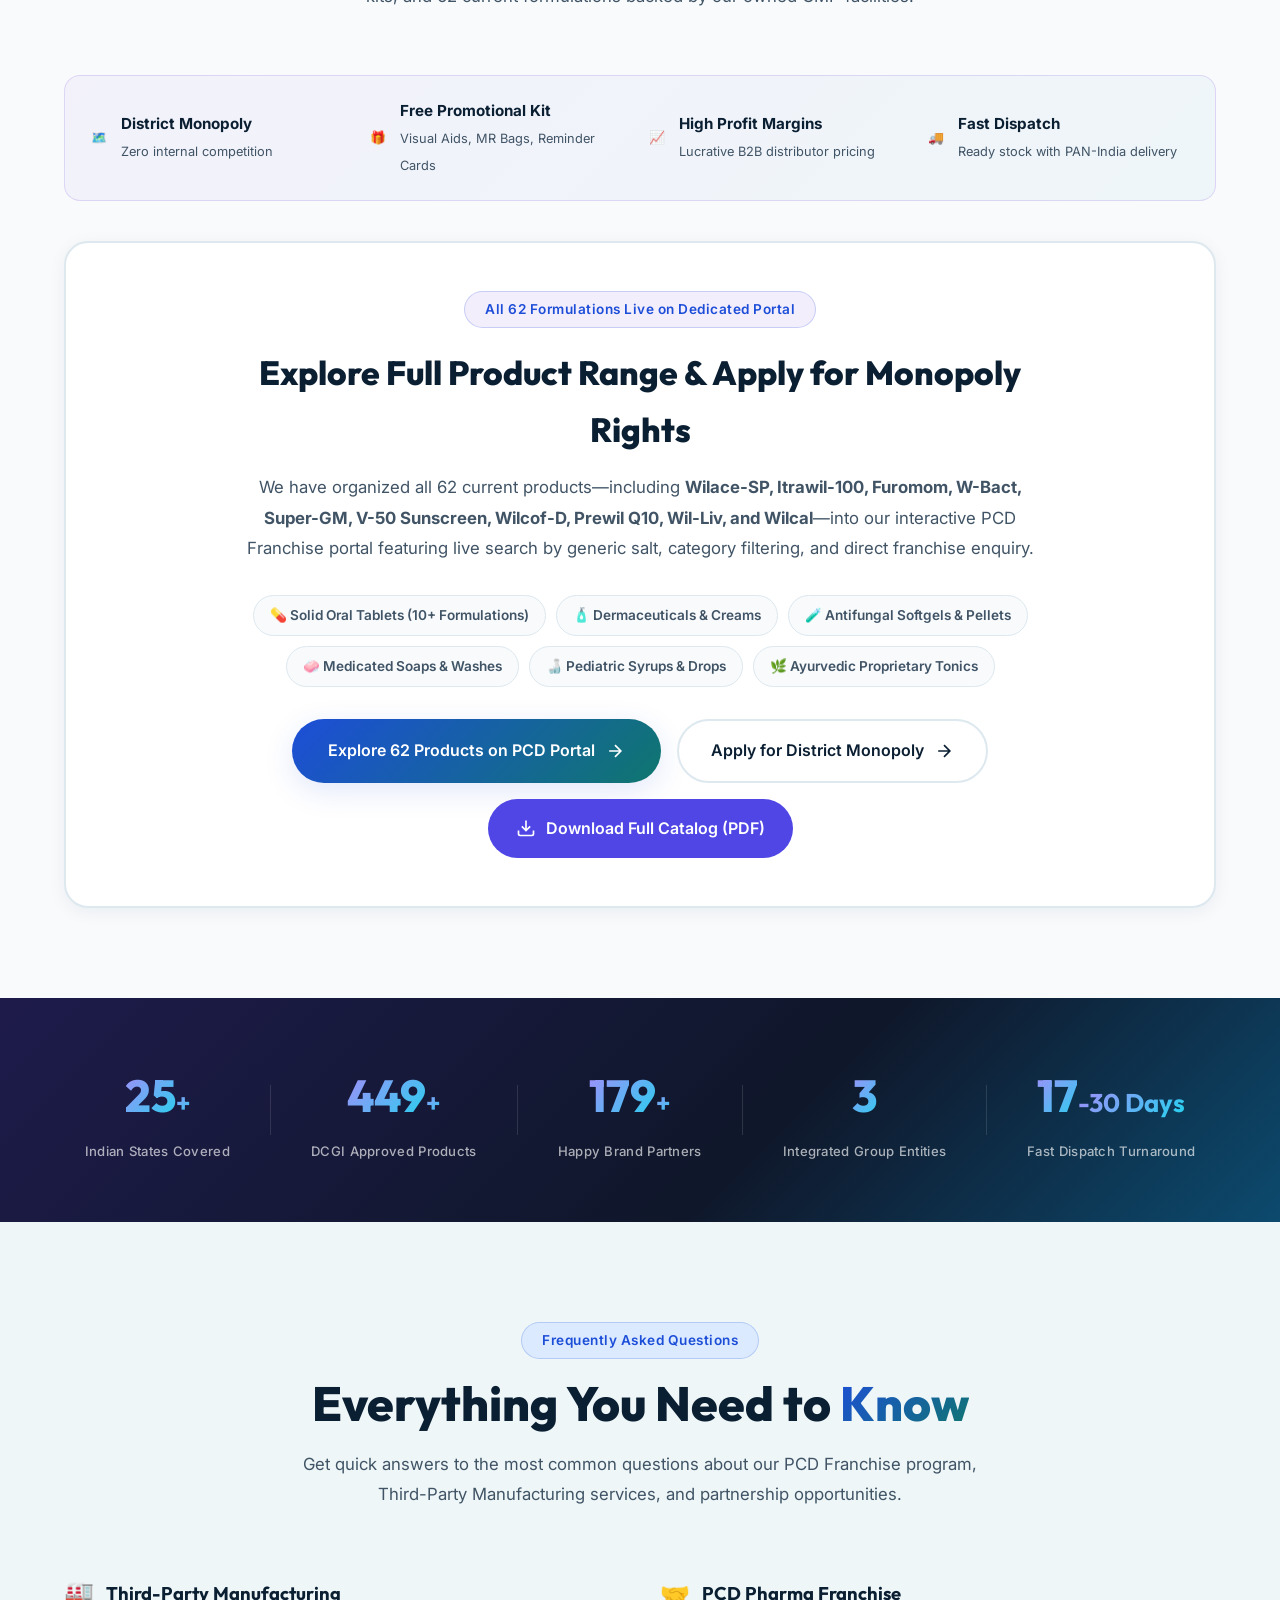
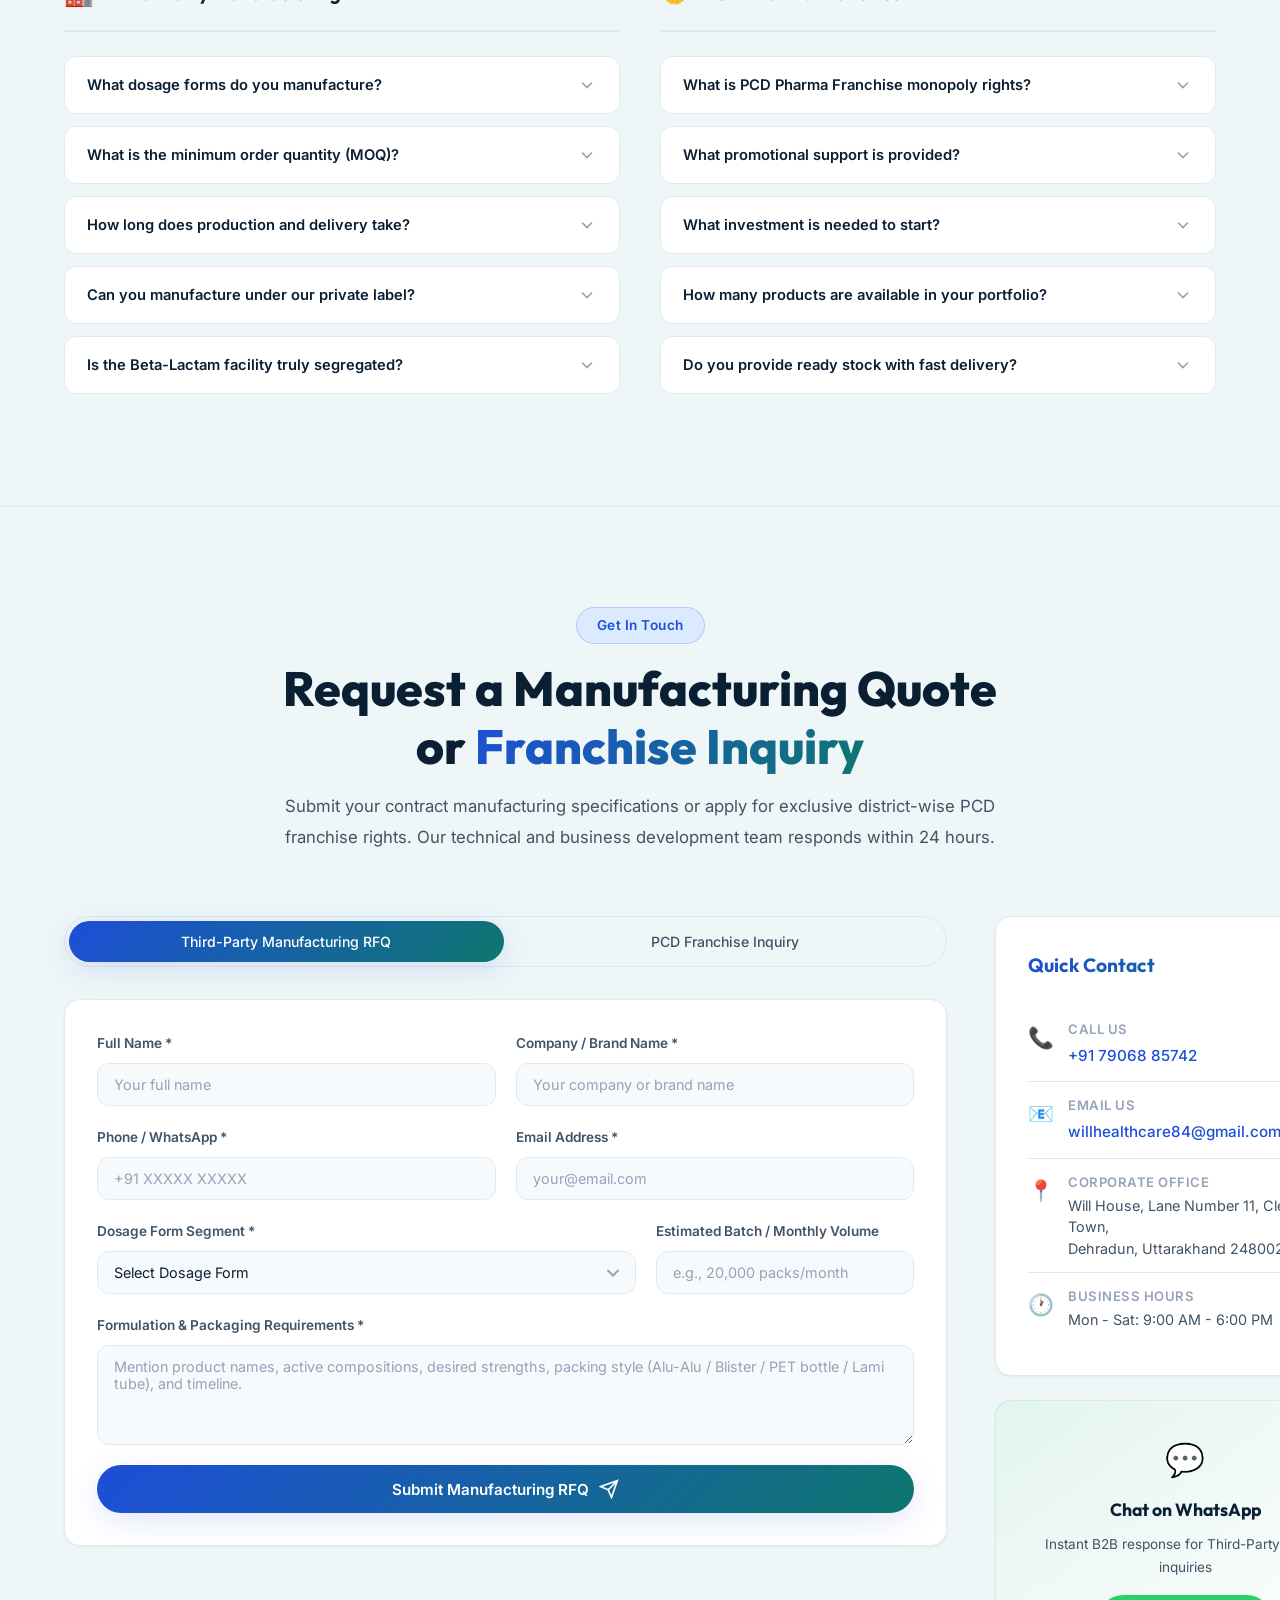
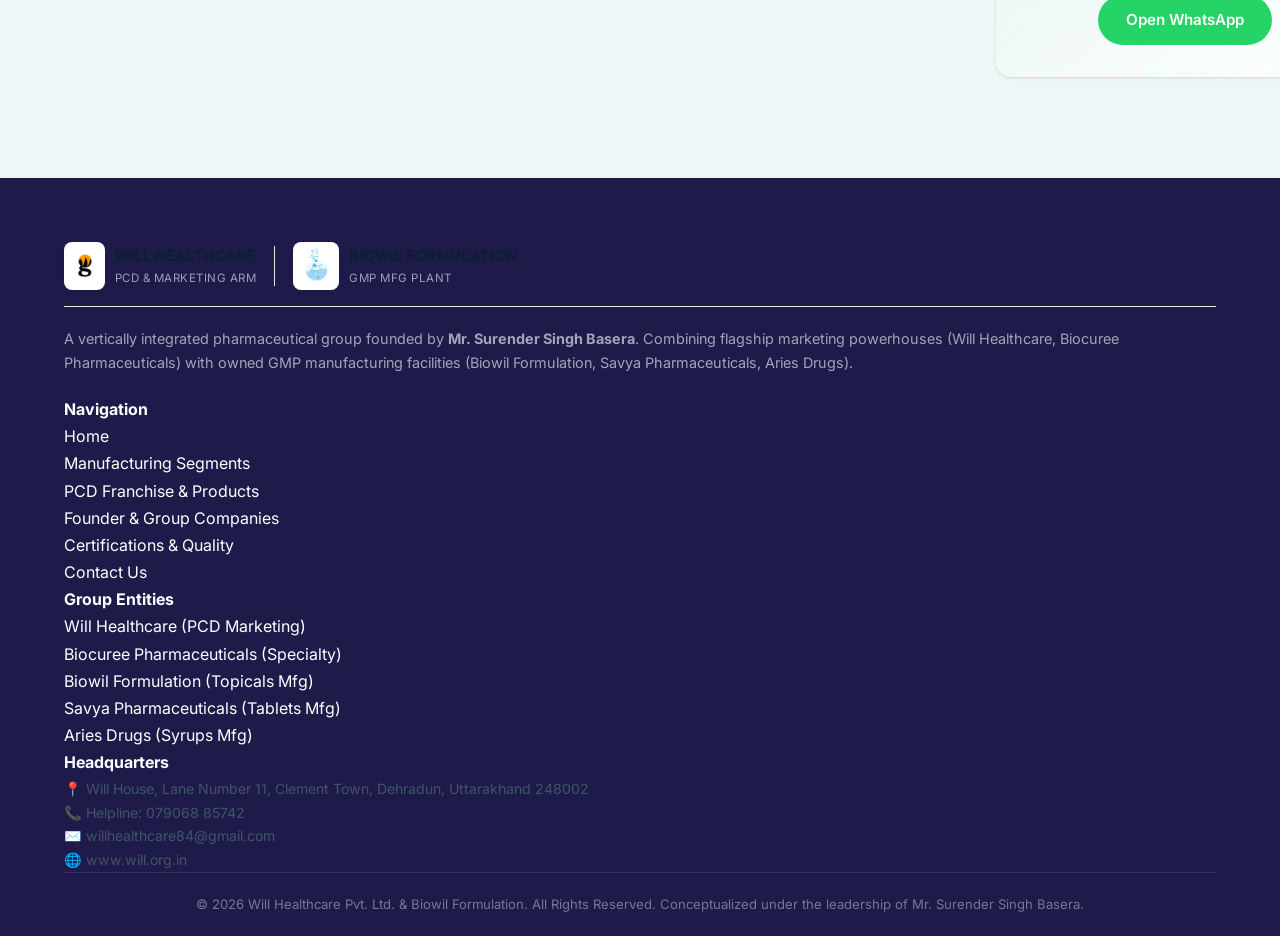
==== commit 45406835: "Update official website domain" ====
--- a/index.html
+++ b/index.html
@@ -1311,6 +1311,7 @@
                         <li style="color: var(--text-secondary); font-size: 0.88rem;">📍 Will House, Lane Number 11, Clement Town, Dehradun, Uttarakhand 248002</li>
                         <li style="color: var(--text-secondary); font-size: 0.88rem;">📞 Helpline: 079068 85742</li>
                         <li style="color: var(--text-secondary); font-size: 0.88rem;">✉️ willhealthcare84@gmail.com</li>
+                        <li style="color: var(--text-secondary); font-size: 0.88rem;">🌐 <a href="https://www.will.org.in" target="_blank" rel="noopener">www.will.org.in</a></li>
                     </ul>
                 </div>
             </div>
--- a/style.css
+++ b/style.css
@@ -5436,6 +5436,38 @@
     }
 }
 
+.pcd-card-img-placeholder {
+    width: 100%;
+    height: 100%;
+    display: flex;
+    flex-direction: column;
+    align-items: center;
+    justify-content: center;
+    gap: 8px;
+    padding: 24px;
+    text-align: center;
+    background: linear-gradient(145deg, #F8FAFC, #EEF2FF);
+    color: var(--text-primary);
+}
+
+.pcd-card-placeholder-logo {
+    width: 72px;
+    height: 48px;
+    object-fit: contain;
+    opacity: 0.72;
+}
+
+.pcd-card-img-placeholder strong {
+    font-family: var(--font-heading);
+    font-size: 1rem;
+    line-height: 1.3;
+}
+
+.pcd-card-img-placeholder span {
+    color: var(--text-secondary);
+    font-size: 0.78rem;
+}
+
 @media (max-width: 420px) {
     .founder-bio-card {
         padding: 190px 16px 26px;
